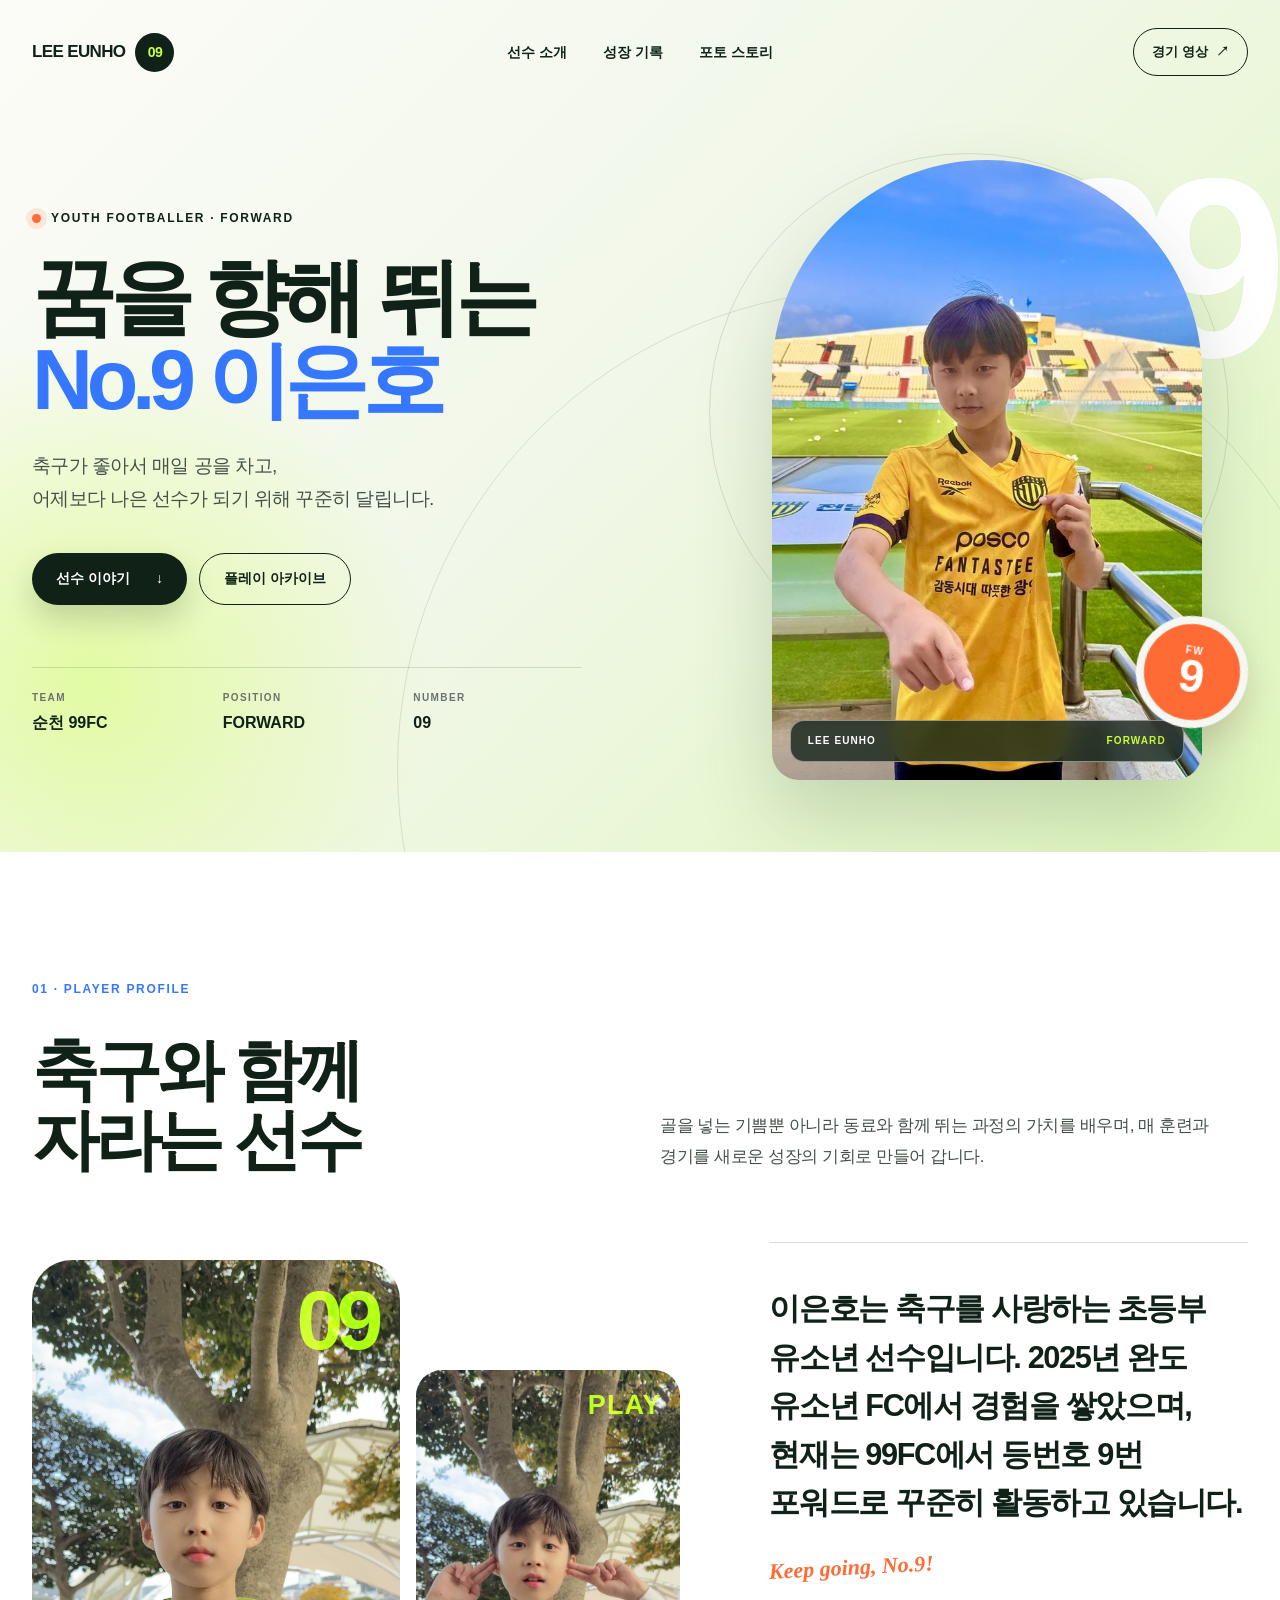
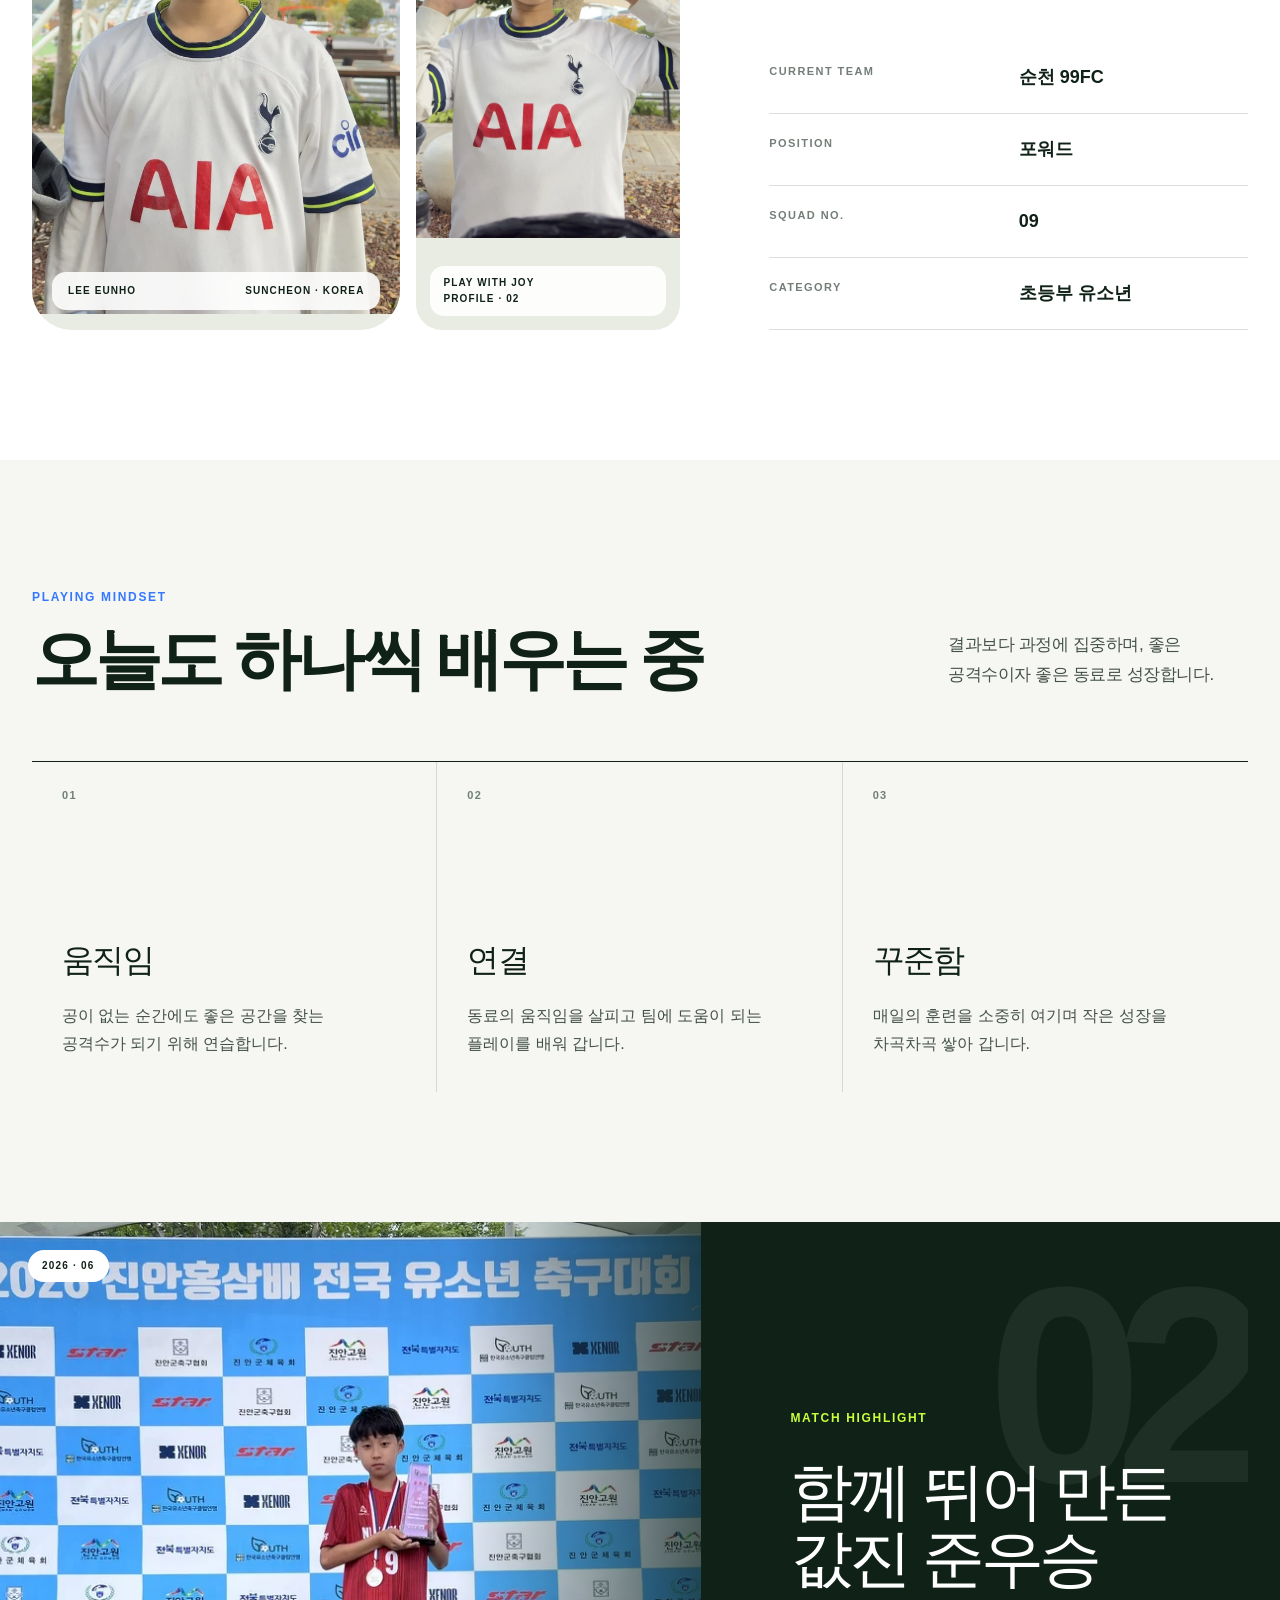
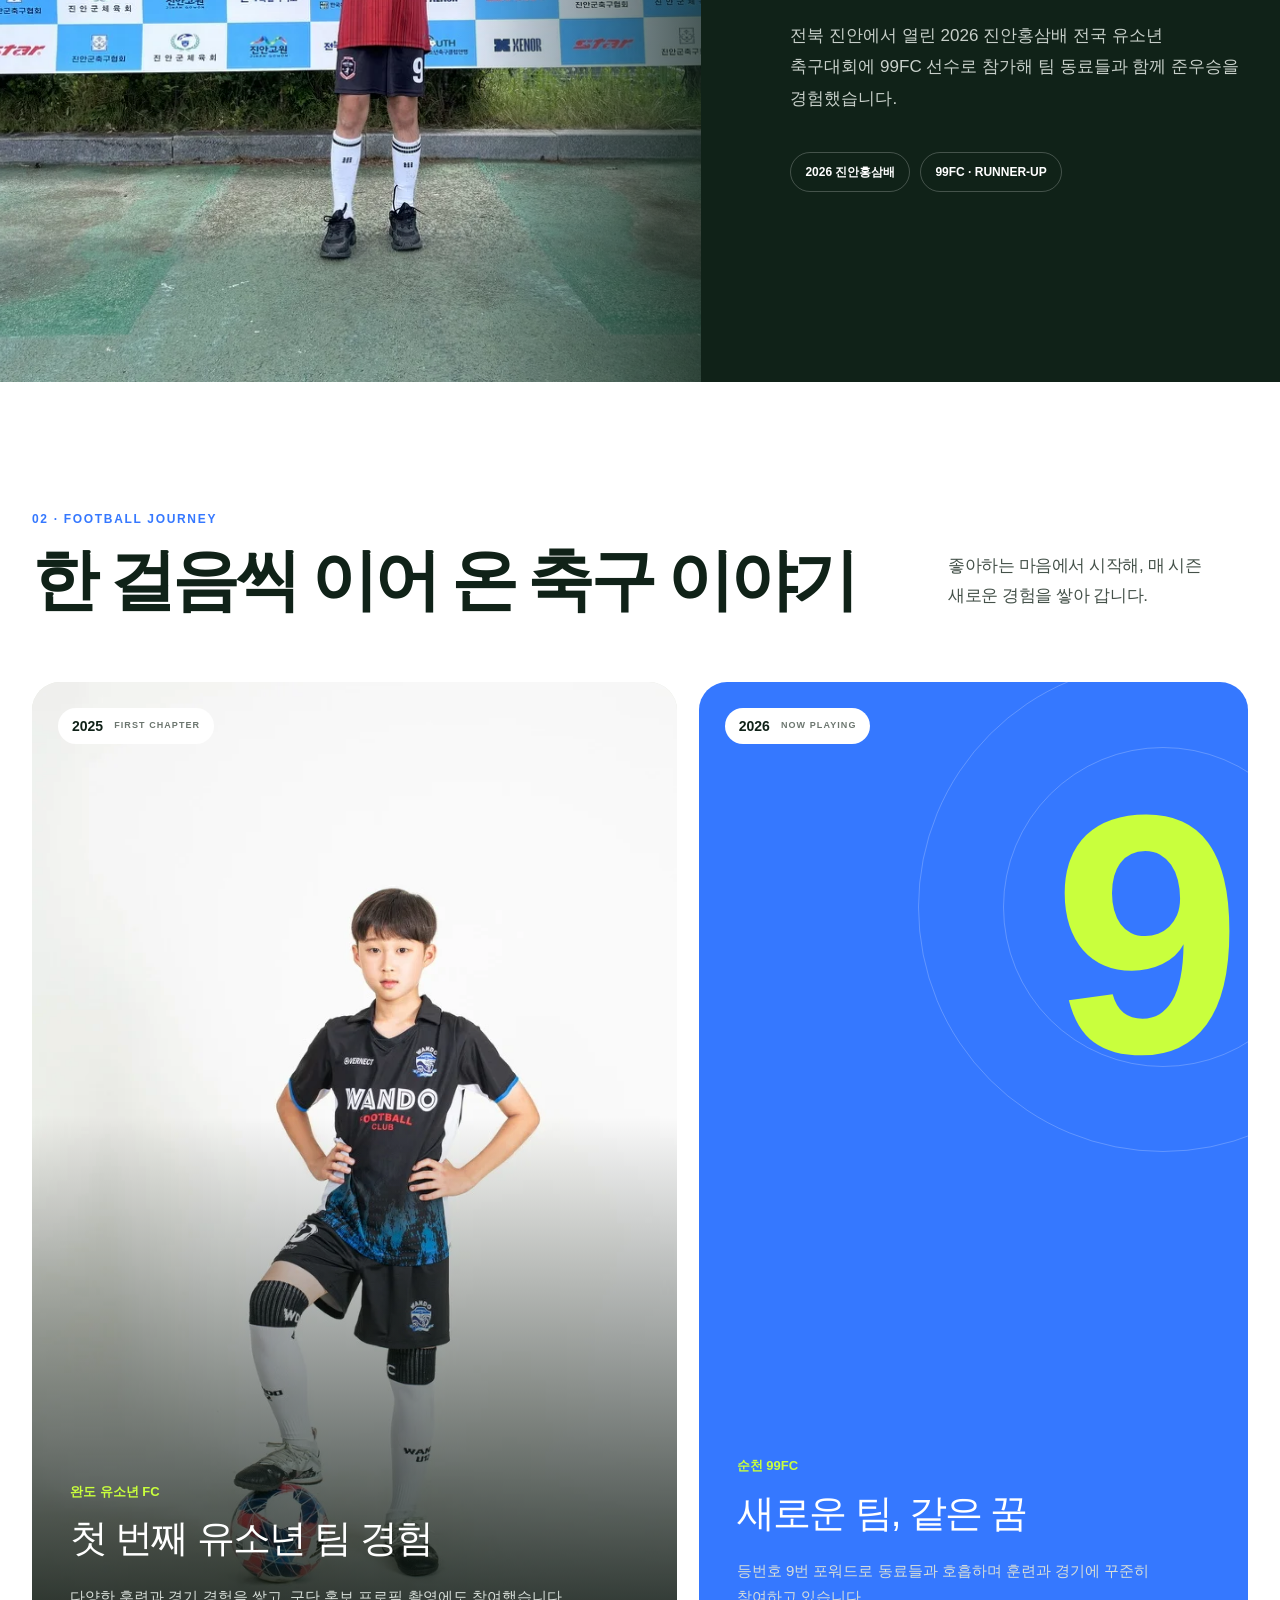
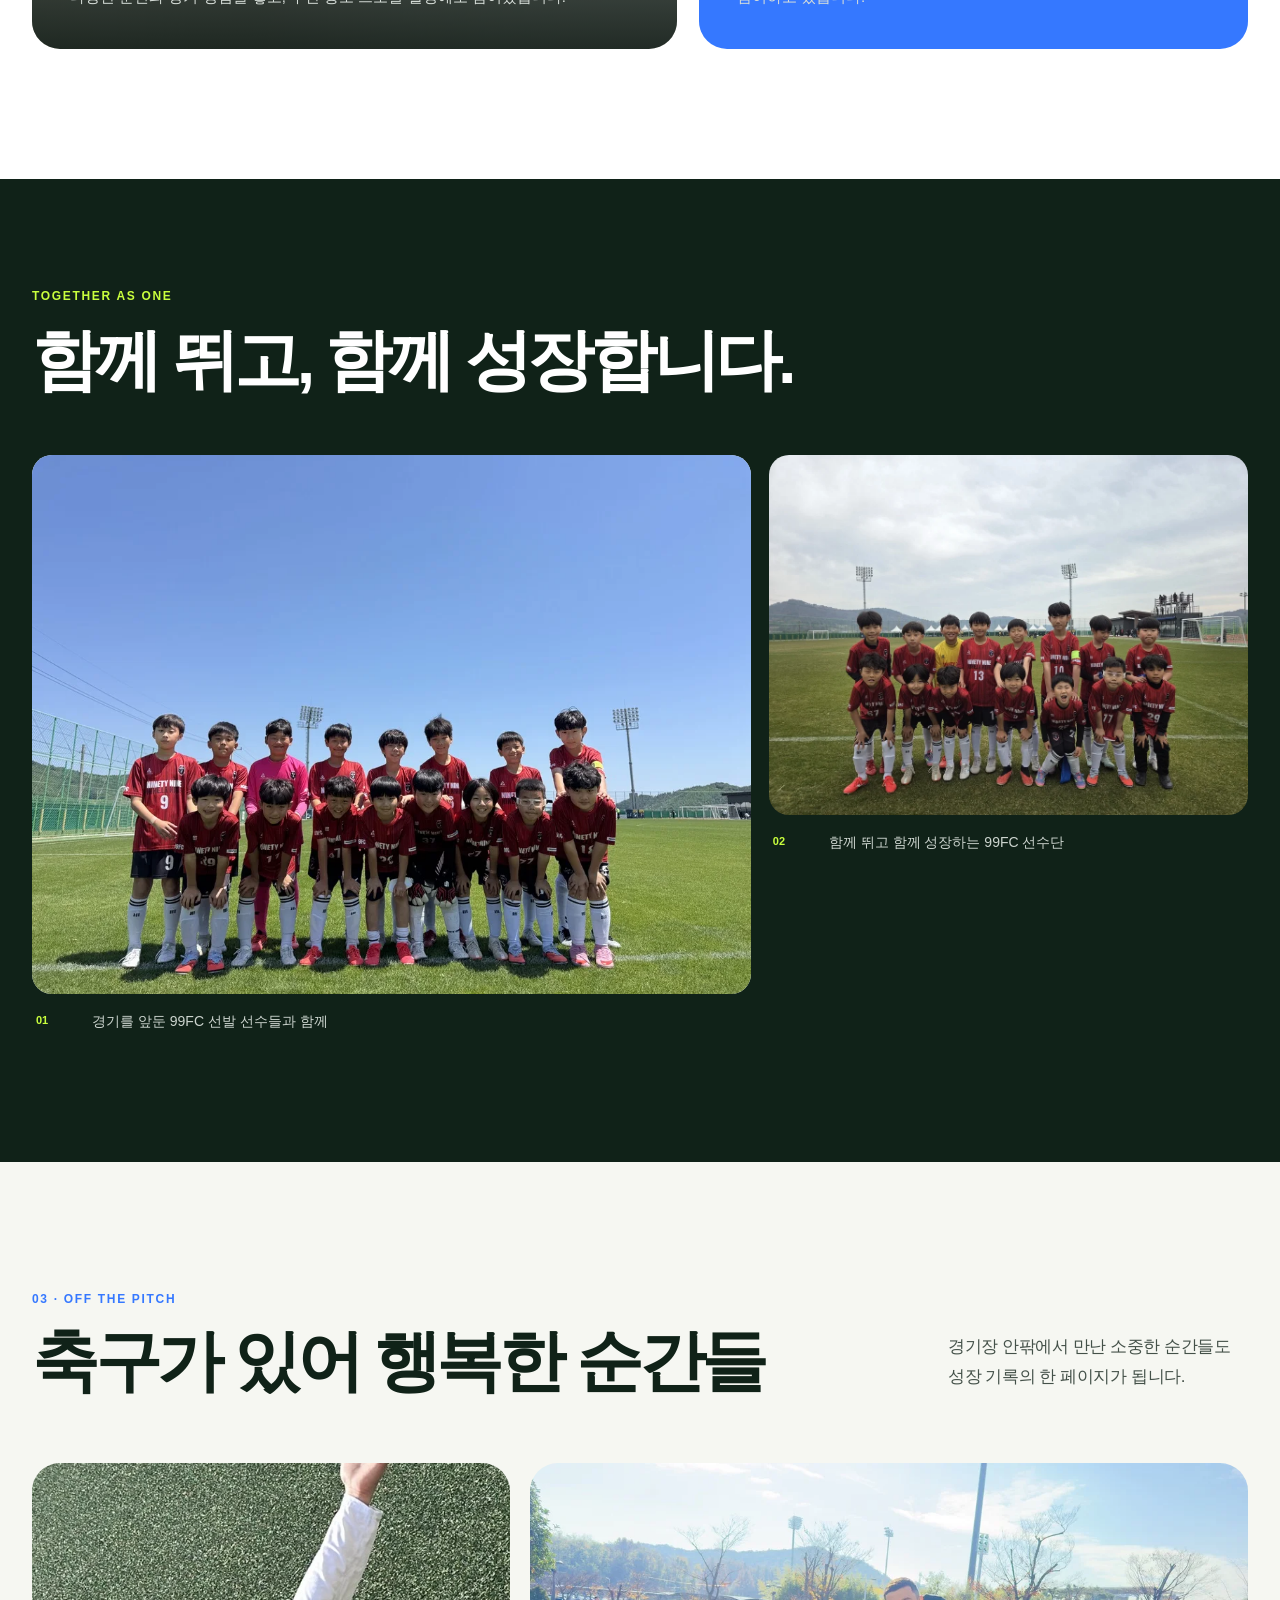
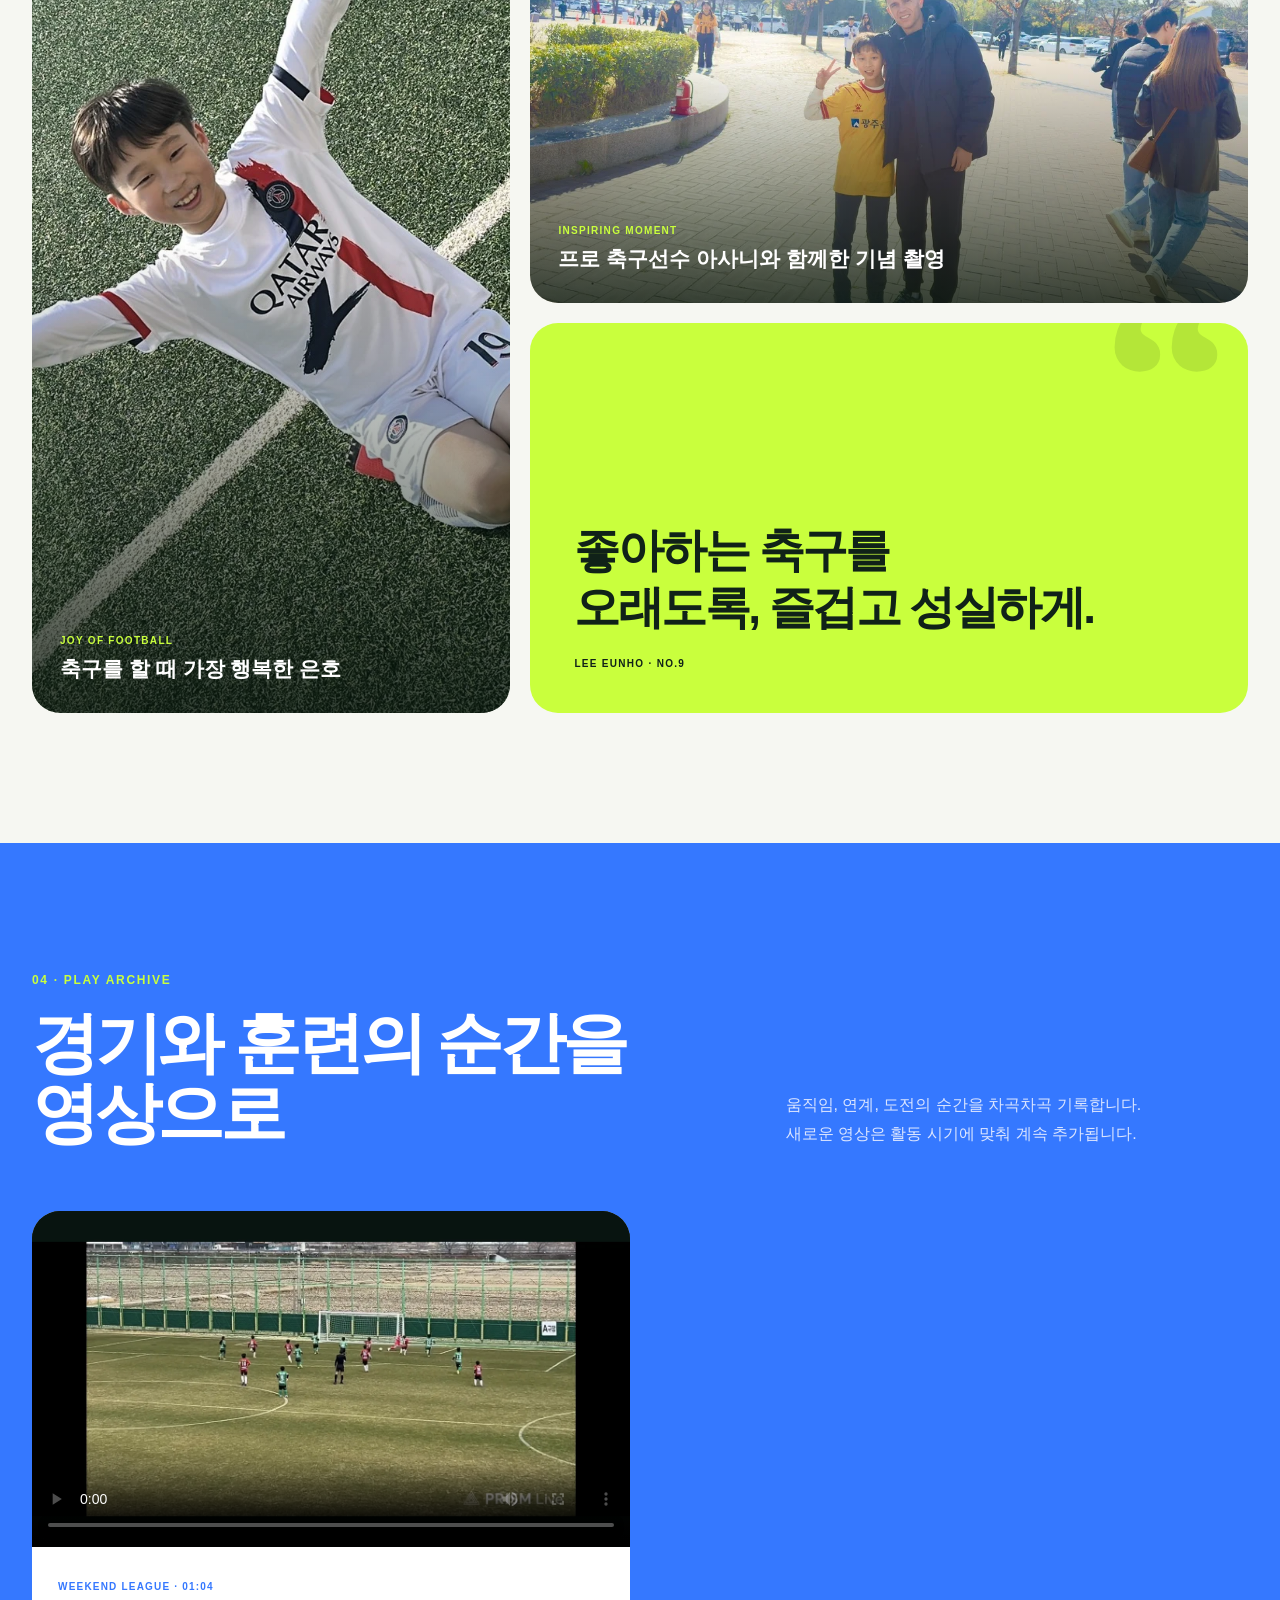
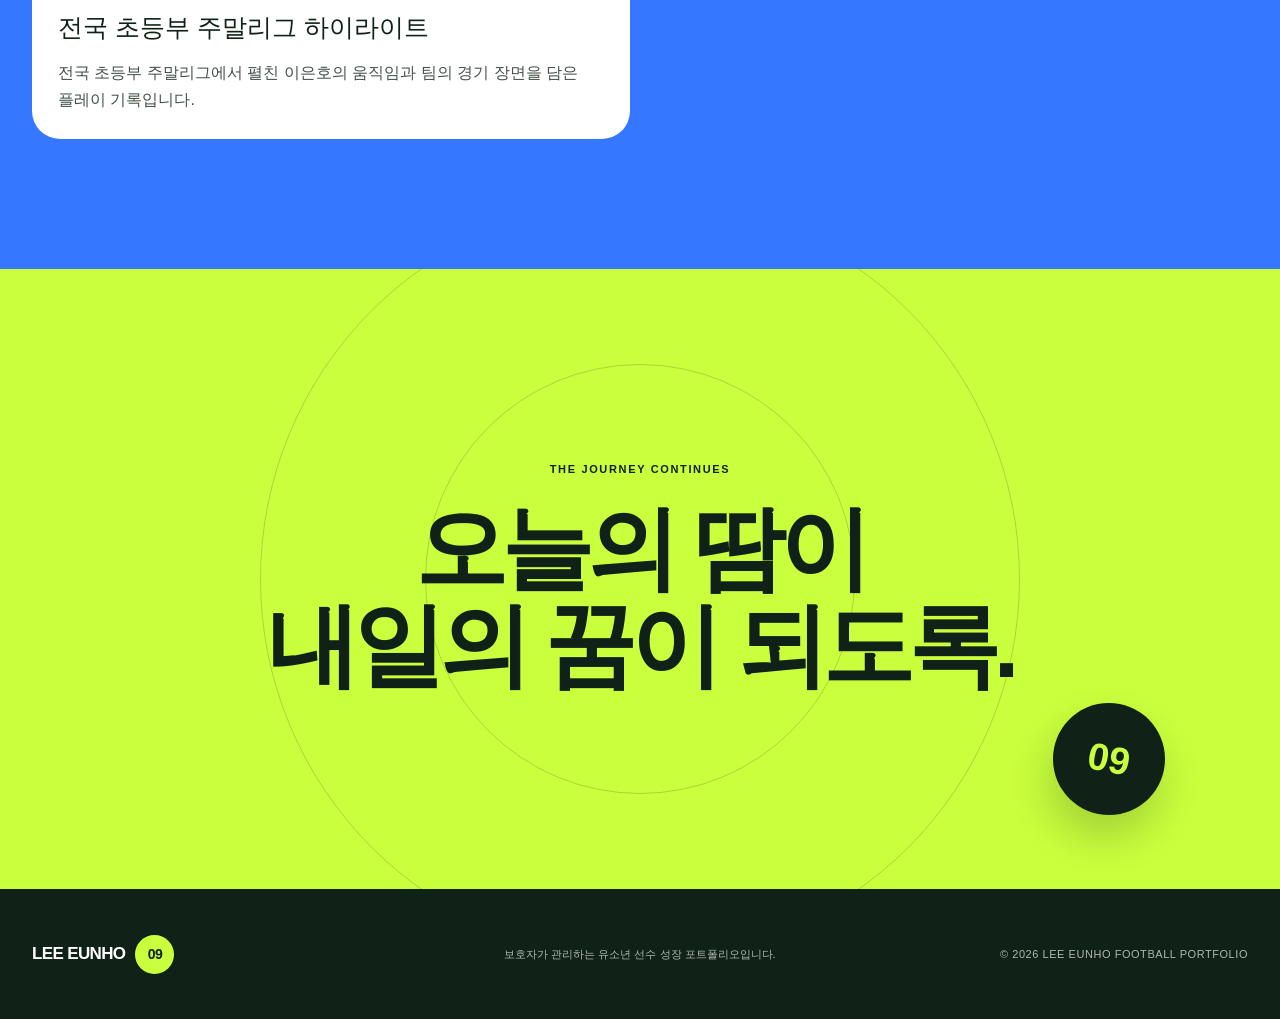
==== lee-eunho-football-portfolio/index.html @ ce03f2d9 "이은호 축구 포트폴리오 첫 공개 배포" ====
<!DOCTYPE html><html lang="ko"><head><meta charSet="utf-8"/><meta name="viewport" content="width=device-width, initial-scale=1"/><link rel="preload" href="/lee-eunho-football-portfolio/images/hero-stadium.webp" as="image" fetchPriority="high"/><link rel="stylesheet" href="/lee-eunho-football-portfolio/_next/static/chunks/0o68ph.t1qc-t.css" data-precedence="next"/><link rel="preload" as="script" fetchPriority="low" href="/lee-eunho-football-portfolio/_next/static/chunks/15xrurgzs99gv.js"/><script src="/lee-eunho-football-portfolio/_next/static/chunks/0gdae2tnzw3oi.js" async=""></script><script src="/lee-eunho-football-portfolio/_next/static/chunks/07lhk_q6pmm3r.js" async=""></script><script src="/lee-eunho-football-portfolio/_next/static/chunks/turbopack-148w5at_u42in.js" async=""></script><script src="/lee-eunho-football-portfolio/_next/static/chunks/0dbhjjzl8qfwv.js" async=""></script><title>이은호 | 꿈을 향해 뛰는 No.9</title><meta name="description" content="축구를 사랑하며 꾸준히 성장하는 유소년 공격수 이은호의 경기, 대회, 훈련 기록을 담은 포트폴리오입니다."/><link rel="canonical" href="https://eunhorang.github.io/lee-eunho-football-portfolio/"/><meta property="og:title" content="이은호 | 꿈을 향해 뛰는 No.9"/><meta property="og:description" content="순천 99FC 등번호 9번 포워드 이은호의 성장 기록"/><meta property="og:url" content="https://eunhorang.github.io/lee-eunho-football-portfolio/"/><meta property="og:site_name" content="이은호 Football Portfolio"/><meta property="og:locale" content="ko_KR"/><meta property="og:image" content="https://eunhorang.github.io/lee-eunho-football-portfolio/og.png"/><meta property="og:image:width" content="1200"/><meta property="og:image:height" content="630"/><meta property="og:image:alt" content="이은호 꿈을 향해 뛰는 No.9 축구 포트폴리오"/><meta property="og:type" content="website"/><meta name="twitter:card" content="summary_large_image"/><meta name="twitter:title" content="이은호 | 꿈을 향해 뛰는 No.9"/><meta name="twitter:description" content="순천 99FC 등번호 9번 포워드 이은호의 성장 기록"/><meta name="twitter:image" content="https://eunhorang.github.io/lee-eunho-football-portfolio/og.png"/><link rel="shortcut icon" href="https://eunhorang.github.io/lee-eunho-football-portfolio/favicon.png"/><link rel="icon" href="https://eunhorang.github.io/lee-eunho-football-portfolio/favicon.png"/><link rel="apple-touch-icon" href="https://eunhorang.github.io/lee-eunho-football-portfolio/favicon.png"/><script src="/lee-eunho-football-portfolio/_next/static/chunks/03~yq9q893hmn.js" noModule=""></script></head><body><div hidden=""><!--$--><!--/$--></div><main id="top"><a class="skip-link" href="#main-content">본문으로 바로가기</a><header class="site-header" aria-label="주요 메뉴"><a class="brand" href="#top" aria-label="이은호 포트폴리오 처음으로"><span class="brand-name">LEE EUNHO</span><span class="brand-number">09</span></a><nav class="desktop-nav" aria-label="페이지 내 이동"><a href="#profile">선수 소개</a><a href="#journey">성장 기록</a><a href="#moments">포토 스토리</a></nav><a class="header-cta" href="#videos">경기 영상 <span aria-hidden="true">↗</span></a></header><div id="main-content"><section class="hero" aria-labelledby="hero-title"><div class="hero-orbit hero-orbit-one" aria-hidden="true"></div><div class="hero-orbit hero-orbit-two" aria-hidden="true"></div><div class="hero-copy"><p class="eyebrow"><span class="eyebrow-dot" aria-hidden="true"></span>YOUTH FOOTBALLER · FORWARD</p><h1 id="hero-title">꿈을 향해 뛰는<span>No.9 이은호</span></h1><p class="hero-description">축구가 좋아서 매일 공을 차고,<br/>어제보다 나은 선수가 되기 위해 꾸준히 달립니다.</p><div class="hero-actions"><a class="button button-primary" href="#profile">선수 이야기 <span aria-hidden="true">↓</span></a><a class="button button-secondary" href="#videos">플레이 아카이브</a></div><dl class="hero-facts"><div><dt>TEAM</dt><dd>순천 99FC</dd></div><div><dt>POSITION</dt><dd>FORWARD</dd></div><div><dt>NUMBER</dt><dd>09</dd></div></dl></div><div class="hero-visual"><span class="hero-big-number" aria-hidden="true">09</span><div class="hero-image-shell"><img class="hero-image" src="/lee-eunho-football-portfolio/images/hero-stadium.webp" alt="전남드래곤즈 홈구장에서 노란 유니폼을 입고 포즈를 취한 이은호" width="621" height="978" fetchPriority="high"/><div class="hero-image-label"><span>LEE EUNHO</span><strong>FORWARD</strong></div></div><div class="hero-badge" aria-label="공격수 등번호 9번"><span>FW</span><strong>9</strong></div></div></section><section class="profile section" id="profile" aria-labelledby="profile-title"><div class="section-heading"><p class="section-kicker">01 · PLAYER PROFILE</p><h2 id="profile-title">축구와 함께<br/>자라는 선수</h2><p>골을 넣는 기쁨뿐 아니라 동료와 함께 뛰는 과정의 가치를 배우며, 매 훈련과 경기를 새로운 성장의 기회로 만들어 갑니다.</p></div><div class="profile-grid"><div class="profile-images" aria-label="이은호 선수 프로필 사진"><figure class="profile-portrait"><img src="/lee-eunho-football-portfolio/images/profile-main.webp" alt="흰색 축구 유니폼을 입고 정면을 바라보는 이은호의 상반신 프로필" width="666" height="1182" loading="lazy"/><figcaption><span>LEE EUNHO</span><span>SUNCHEON · KOREA</span></figcaption></figure><figure class="profile-portrait profile-portrait-secondary"><img src="/lee-eunho-football-portfolio/images/profile-playful.webp" alt="흰색 축구 유니폼을 입고 두 손으로 장난스러운 포즈를 취한 이은호" width="666" height="1182" loading="lazy"/><figcaption><span>PLAY WITH JOY</span><span>PROFILE · 02</span></figcaption></figure></div><div class="profile-details"><div class="profile-intro"><p class="large-copy">이은호는 축구를 사랑하는 초등부 유소년 선수입니다. 2025년 완도 유소년 FC에서 경험을 쌓았으며, 현재는 99FC에서 등번호 9번 포워드로 꾸준히 활동하고 있습니다.</p><p class="hand-note">Keep going, No.9!</p></div><dl class="fact-list"><div><dt>CURRENT TEAM</dt><dd>순천 99FC</dd></div><div><dt>POSITION</dt><dd>포워드</dd></div><div><dt>SQUAD NO.</dt><dd>09</dd></div><div><dt>CATEGORY</dt><dd>초등부 유소년</dd></div></dl></div></div></section><section class="growth section" aria-labelledby="growth-title"><div class="section-heading row-heading"><div><p class="section-kicker">PLAYING MINDSET</p><h2 id="growth-title">오늘도 하나씩 배우는 중</h2></div><p>결과보다 과정에 집중하며, 좋은 공격수이자 좋은 동료로 성장합니다.</p></div><div class="growth-grid"><article class="growth-card"><span>01</span><h3>움직임</h3><p>공이 없는 순간에도 좋은 공간을 찾는 공격수가 되기 위해 연습합니다.</p></article><article class="growth-card"><span>02</span><h3>연결</h3><p>동료의 움직임을 살피고 팀에 도움이 되는 플레이를 배워 갑니다.</p></article><article class="growth-card"><span>03</span><h3>꾸준함</h3><p>매일의 훈련을 소중히 여기며 작은 성장을 차곡차곡 쌓아 갑니다.</p></article></div></section><section class="achievement section" aria-labelledby="achievement-title"><div class="achievement-photo"><img src="/lee-eunho-football-portfolio/images/jinan-runner-up.webp" alt="2026 진안홍삼배 전국 유소년 축구대회 준우승 트로피와 메달을 든 99FC 9번 이은호" width="1024" height="768" loading="lazy"/><span class="photo-index">2026 · 06</span></div><div class="achievement-copy"><p class="section-kicker light">MATCH HIGHLIGHT</p><p class="achievement-medal" aria-hidden="true">02</p><h2 id="achievement-title">함께 뛰어 만든<br/>값진 준우승</h2><p>전북 진안에서 열린 2026 진안홍삼배 전국 유소년 축구대회에 99FC 선수로 참가해 팀 동료들과 함께 준우승을 경험했습니다.</p><div class="achievement-meta"><span>2026 진안홍삼배</span><span>99FC · RUNNER-UP</span></div></div></section><section class="journey section" id="journey" aria-labelledby="journey-title"><div class="section-heading row-heading"><div><p class="section-kicker">02 · FOOTBALL JOURNEY</p><h2 id="journey-title">한 걸음씩 이어 온 축구 이야기</h2></div><p>좋아하는 마음에서 시작해, 매 시즌 새로운 경험을 쌓아 갑니다.</p></div><div class="timeline"><article class="timeline-card timeline-card-image"><div class="timeline-year"><span>2025</span><small>FIRST CHAPTER</small></div><img src="/lee-eunho-football-portfolio/images/wando-profile.webp" alt="완도 유소년 FC 유니폼을 입고 축구공에 발을 올린 이은호의 2025년 홍보 프로필" width="724" height="1086" loading="lazy"/><div class="timeline-content"><p>완도 유소년 FC</p><h3>첫 번째 유소년 팀 경험</h3><span>다양한 훈련과 경기 경험을 쌓고, 구단 홍보 프로필 촬영에도 참여했습니다.</span></div></article><article class="timeline-card timeline-card-current"><div class="timeline-year"><span>2026</span><small>NOW PLAYING</small></div><div class="current-number" aria-hidden="true">9</div><div class="timeline-content"><p>순천 99FC</p><h3>새로운 팀, 같은 꿈</h3><span>등번호 9번 포워드로 동료들과 호흡하며 훈련과 경기에 꾸준히 참여하고 있습니다.</span></div></article></div></section><section class="team-story section" aria-labelledby="team-title"><div class="team-heading"><p class="section-kicker light">TOGETHER AS ONE</p><h2 id="team-title">함께 뛰고, 함께 성장합니다.</h2></div><div class="team-gallery"><figure class="team-photo team-photo-wide"><img src="/lee-eunho-football-portfolio/images/starting-eleven.webp" alt="99FC 경기 선발 선수들, 맨 왼쪽에 서 있는 9번 이은호" width="1024" height="768" loading="lazy"/><figcaption><span>01</span><p>경기를 앞둔 99FC 선발 선수들과 함께</p></figcaption></figure><figure class="team-photo"><img src="/lee-eunho-football-portfolio/images/team-99fc.webp" alt="경기장에서 함께 촬영한 순천 99FC 유소년 선수단" width="1024" height="768" loading="lazy"/><figcaption><span>02</span><p>함께 뛰고 함께 성장하는 99FC 선수단</p></figcaption></figure></div></section><section class="moments section" id="moments" aria-labelledby="moments-title"><div class="section-heading row-heading"><div><p class="section-kicker">03 · OFF THE PITCH</p><h2 id="moments-title">축구가 있어 행복한 순간들</h2></div><p>경기장 안팎에서 만난 소중한 순간들도 성장 기록의 한 페이지가 됩니다.</p></div><div class="moments-grid"><figure class="moment-card moment-happy"><img src="/lee-eunho-football-portfolio/images/happy-football.webp" alt="축구장에서 두 팔을 벌리고 환하게 웃는 이은호" width="718" height="1094" loading="lazy"/><figcaption><span>JOY OF FOOTBALL</span><strong>축구를 할 때 가장 행복한 은호</strong></figcaption></figure><figure class="moment-card moment-meeting"><img src="/lee-eunho-football-portfolio/images/with-asani.webp" alt="광주FC 유니폼을 입은 이은호가 아사니 선수와 함께 선 모습" width="1182" height="666" loading="lazy"/><figcaption><span>INSPIRING MOMENT</span><strong>프로 축구선수 아사니와 함께한 기념 촬영</strong></figcaption></figure><blockquote class="moment-quote"><span aria-hidden="true">“</span><p>좋아하는 축구를<br/>오래도록, 즐겁고 성실하게.</p><cite>LEE EUNHO · NO.9</cite></blockquote></div></section><section class="videos section" id="videos" aria-labelledby="videos-title"><div class="video-heading"><div><p class="section-kicker light">04 · PLAY ARCHIVE</p><h2 id="videos-title">경기와 훈련의 순간을 영상으로</h2></div><p>움직임, 연계, 도전의 순간을 차곡차곡 기록합니다.<br/>새로운 영상은 활동 시기에 맞춰 계속 추가됩니다.</p></div><div class="video-grid"><article class="video-card"><video class="video-player" controls="" playsInline="" preload="metadata" poster="/lee-eunho-football-portfolio/images/videos/weekend-league-highlights.webp" aria-label="전국 초등부 주말리그 하이라이트 영상"><source src="/lee-eunho-football-portfolio/videos/weekend-league-highlights.mp4" type="video/mp4"/>이 브라우저에서는 영상을 재생할 수 없습니다.</video><div class="video-card-copy"><span>WEEKEND LEAGUE · 01:04</span><h3>전국 초등부 주말리그 하이라이트</h3><p>전국 초등부 주말리그에서 펼친 이은호의 움직임과 팀의 경기 장면을 담은 플레이 기록입니다.</p></div></article></div></section><section class="closing" aria-label="포트폴리오 소개"><p>THE JOURNEY CONTINUES</p><h2>오늘의 땀이<br/>내일의 꿈이 되도록.</h2><div class="closing-ball" aria-hidden="true">09</div></section></div><footer class="site-footer"><a class="brand footer-brand" href="#top"><span class="brand-name">LEE EUNHO</span><span class="brand-number">09</span></a><p>보호자가 관리하는 유소년 선수 성장 포트폴리오입니다.</p><p>© <!-- -->2026<!-- --> LEE EUNHO FOOTBALL PORTFOLIO</p></footer></main><!--$--><!--/$--><script src="/lee-eunho-football-portfolio/_next/static/chunks/15xrurgzs99gv.js" id="_R_" async=""></script><script>(self.__next_f=self.__next_f||[]).push([0])</script><script>self.__next_f.push([1,"1:\"$Sreact.fragment\"\n2:I[39756,[\"/lee-eunho-football-portfolio/_next/static/chunks/0dbhjjzl8qfwv.js\"],\"default\"]\n3:I[37457,[\"/lee-eunho-football-portfolio/_next/static/chunks/0dbhjjzl8qfwv.js\"],\"default\"]\n10:I[68027,[\"/lee-eunho-football-portfolio/_next/static/chunks/0dbhjjzl8qfwv.js\"],\"default\",1]\n:HL[\"/lee-eunho-football-portfolio/_next/static/chunks/0o68ph.t1qc-t.css\",\"style\"]\n:HL[\"/lee-eunho-football-portfolio/images/hero-stadium.webp\",\"image\",{\"fetchPriority\":\"high\"}]\n"])</script><script>self.__next_f.push([1,"0:{\"P\":null,\"c\":[\"\",\"\"],\"q\":\"\",\"i\":false,\"f\":[[[\"\",{\"children\":[\"__PAGE__\",{}]},\"$undefined\",\"$undefined\",16],[[\"$\",\"$1\",\"c\",{\"children\":[[[\"$\",\"link\",\"0\",{\"rel\":\"stylesheet\",\"href\":\"/lee-eunho-football-portfolio/_next/static/chunks/0o68ph.t1qc-t.css\",\"precedence\":\"next\",\"crossOrigin\":\"$undefined\",\"nonce\":\"$undefined\"}],[\"$\",\"script\",\"script-0\",{\"src\":\"/lee-eunho-football-portfolio/_next/static/chunks/0dbhjjzl8qfwv.js\",\"async\":true,\"nonce\":\"$undefined\"}]],[\"$\",\"html\",null,{\"lang\":\"ko\",\"children\":[\"$\",\"body\",null,{\"children\":[\"$\",\"$L2\",null,{\"parallelRouterKey\":\"children\",\"error\":\"$undefined\",\"errorStyles\":\"$undefined\",\"errorScripts\":\"$undefined\",\"template\":[\"$\",\"$L3\",null,{}],\"templateStyles\":\"$undefined\",\"templateScripts\":\"$undefined\",\"notFound\":[[[\"$\",\"title\",null,{\"children\":\"404: This page could not be found.\"}],[\"$\",\"div\",null,{\"style\":{\"fontFamily\":\"system-ui,\\\"Segoe UI\\\",Roboto,Helvetica,Arial,sans-serif,\\\"Apple Color Emoji\\\",\\\"Segoe UI Emoji\\\"\",\"height\":\"100vh\",\"textAlign\":\"center\",\"display\":\"flex\",\"flexDirection\":\"column\",\"alignItems\":\"center\",\"justifyContent\":\"center\"},\"children\":[\"$\",\"div\",null,{\"children\":[[\"$\",\"style\",null,{\"dangerouslySetInnerHTML\":{\"__html\":\"body{color:#000;background:#fff;margin:0}.next-error-h1{border-right:1px solid rgba(0,0,0,.3)}@media (prefers-color-scheme:dark){body{color:#fff;background:#000}.next-error-h1{border-right:1px solid rgba(255,255,255,.3)}}\"}}],[\"$\",\"h1\",null,{\"className\":\"next-error-h1\",\"style\":{\"display\":\"inline-block\",\"margin\":\"0 20px 0 0\",\"padding\":\"0 23px 0 0\",\"fontSize\":24,\"fontWeight\":500,\"verticalAlign\":\"top\",\"lineHeight\":\"49px\"},\"children\":404}],[\"$\",\"div\",null,{\"style\":{\"display\":\"inline-block\"},\"children\":[\"$\",\"h2\",null,{\"style\":{\"fontSize\":14,\"fontWeight\":400,\"lineHeight\":\"49px\",\"margin\":0},\"children\":\"This page could not be found.\"}]}]]}]}]],[]],\"forbidden\":\"$undefined\",\"unauthorized\":\"$undefined\"}]}]}]]}],{\"children\":[[\"$\",\"$1\",\"c\",{\"children\":[[\"$\",\"main\",null,{\"id\":\"top\",\"children\":[[\"$\",\"a\",null,{\"className\":\"skip-link\",\"href\":\"#main-content\",\"children\":\"본문으로 바로가기\"}],[\"$\",\"header\",null,{\"className\":\"site-header\",\"aria-label\":\"주요 메뉴\",\"children\":[[\"$\",\"a\",null,{\"className\":\"brand\",\"href\":\"#top\",\"aria-label\":\"이은호 포트폴리오 처음으로\",\"children\":[[\"$\",\"span\",null,{\"className\":\"brand-name\",\"children\":\"LEE EUNHO\"}],[\"$\",\"span\",null,{\"className\":\"brand-number\",\"children\":\"09\"}]]}],[\"$\",\"nav\",null,{\"className\":\"desktop-nav\",\"aria-label\":\"페이지 내 이동\",\"children\":[[\"$\",\"a\",null,{\"href\":\"#profile\",\"children\":\"선수 소개\"}],[\"$\",\"a\",null,{\"href\":\"#journey\",\"children\":\"성장 기록\"}],[\"$\",\"a\",null,{\"href\":\"#moments\",\"children\":\"포토 스토리\"}]]}],[\"$\",\"a\",null,{\"className\":\"header-cta\",\"href\":\"#videos\",\"children\":[\"경기 영상 \",[\"$\",\"span\",null,{\"aria-hidden\":\"true\",\"children\":\"↗\"}]]}]]}],[\"$\",\"div\",null,{\"id\":\"main-content\",\"children\":[[\"$\",\"section\",null,{\"className\":\"hero\",\"aria-labelledby\":\"hero-title\",\"children\":[[\"$\",\"div\",null,{\"className\":\"hero-orbit hero-orbit-one\",\"aria-hidden\":\"true\"}],[\"$\",\"div\",null,{\"className\":\"hero-orbit hero-orbit-two\",\"aria-hidden\":\"true\"}],[\"$\",\"div\",null,{\"className\":\"hero-copy\",\"children\":[[\"$\",\"p\",null,{\"className\":\"eyebrow\",\"children\":[[\"$\",\"span\",null,{\"className\":\"eyebrow-dot\",\"aria-hidden\":\"true\"}],\"YOUTH FOOTBALLER · FORWARD\"]}],[\"$\",\"h1\",null,{\"id\":\"hero-title\",\"children\":[\"꿈을 향해 뛰는\",[\"$\",\"span\",null,{\"children\":\"No.9 이은호\"}]]}],[\"$\",\"p\",null,{\"className\":\"hero-description\",\"children\":[\"축구가 좋아서 매일 공을 차고,\",[\"$\",\"br\",null,{}],\"어제보다 나은 선수가 되기 위해 꾸준히 달립니다.\"]}],[\"$\",\"div\",null,{\"className\":\"hero-actions\",\"children\":[[\"$\",\"a\",null,{\"className\":\"button button-primary\",\"href\":\"#profile\",\"children\":[\"선수 이야기 \",[\"$\",\"span\",null,{\"aria-hidden\":\"true\",\"children\":\"↓\"}]]}],[\"$\",\"a\",null,{\"className\":\"button button-secondary\",\"href\":\"#videos\",\"children\":\"플레이 아카이브\"}]]}],[\"$\",\"dl\",null,{\"className\":\"hero-facts\",\"children\":[[\"$\",\"div\",null,{\"children\":[[\"$\",\"dt\",null,{\"children\":\"TEAM\"}],[\"$\",\"dd\",null,{\"children\":\"순천 99FC\"}]]}],[\"$\",\"div\",null,{\"children\":[[\"$\",\"dt\",null,{\"children\":\"POSITION\"}],[\"$\",\"dd\",null,{\"children\":\"FORWARD\"}]]}],[\"$\",\"div\",null,{\"children\":[[\"$\",\"dt\",null,{\"children\":\"NUMBER\"}],[\"$\",\"dd\",null,{\"children\":\"09\"}]]}]]}]]}],[\"$\",\"div\",null,{\"className\":\"hero-visual\",\"children\":[[\"$\",\"span\",null,{\"className\":\"hero-big-number\",\"aria-hidden\":\"true\",\"children\":\"09\"}],[\"$\",\"div\",null,{\"className\":\"hero-image-shell\",\"children\":[[\"$\",\"img\",null,{\"className\":\"hero-image\",\"src\":\"/lee-eunho-football-portfolio/images/hero-stadium.webp\",\"alt\":\"전남드래곤즈 홈구장에서 노란 유니폼을 입고 포즈를 취한 이은호\",\"width\":\"621\",\"height\":\"978\",\"fetchPriority\":\"high\"}],[\"$\",\"div\",null,{\"className\":\"hero-image-label\",\"children\":[[\"$\",\"span\",null,{\"children\":\"LEE EUNHO\"}],[\"$\",\"strong\",null,{\"children\":\"FORWARD\"}]]}]]}],[\"$\",\"div\",null,{\"className\":\"hero-badge\",\"aria-label\":\"공격수 등번호 9번\",\"children\":[[\"$\",\"span\",null,{\"children\":\"FW\"}],[\"$\",\"strong\",null,{\"children\":\"9\"}]]}]]}]]}],[\"$\",\"section\",null,{\"className\":\"profile section\",\"id\":\"profile\",\"aria-labelledby\":\"profile-title\",\"children\":[\"$L4\",\"$L5\"]}],\"$L6\",\"$L7\",\"$L8\",\"$L9\",\"$La\",\"$Lb\",\"$Lc\"]}],\"$Ld\"]}],null,\"$Le\"]}],{},null,false,null]},null,false,null],\"$Lf\",false]],\"m\":\"$undefined\",\"G\":[\"$10\",[\"$L11\"]],\"S\":true,\"h\":null,\"s\":\"$undefined\",\"l\":\"$undefined\",\"p\":\"$undefined\",\"d\":\"$undefined\",\"b\":\"wjFUUw707a6omnMTPTg4k\"}\n"])</script><script>self.__next_f.push([1,"12:I[97367,[\"/lee-eunho-football-portfolio/_next/static/chunks/0dbhjjzl8qfwv.js\"],\"OutletBoundary\"]\n13:\"$Sreact.suspense\"\n15:I[97367,[\"/lee-eunho-football-portfolio/_next/static/chunks/0dbhjjzl8qfwv.js\"],\"ViewportBoundary\"]\n17:I[97367,[\"/lee-eunho-football-portfolio/_next/static/chunks/0dbhjjzl8qfwv.js\"],\"MetadataBoundary\"]\n4:[\"$\",\"div\",null,{\"className\":\"section-heading\",\"children\":[[\"$\",\"p\",null,{\"className\":\"section-kicker\",\"children\":\"01 · PLAYER PROFILE\"}],[\"$\",\"h2\",null,{\"id\":\"profile-title\",\"children\":[\"축구와 함께\",[\"$\",\"br\",null,{}],\"자라는 선수\"]}],[\"$\",\"p\",null,{\"children\":\"골을 넣는 기쁨뿐 아니라 동료와 함께 뛰는 과정의 가치를 배우며, 매 훈련과 경기를 새로운 성장의 기회로 만들어 갑니다.\"}]]}]\n"])</script><script>self.__next_f.push([1,"5:[\"$\",\"div\",null,{\"className\":\"profile-grid\",\"children\":[[\"$\",\"div\",null,{\"className\":\"profile-images\",\"aria-label\":\"이은호 선수 프로필 사진\",\"children\":[[\"$\",\"figure\",null,{\"className\":\"profile-portrait\",\"children\":[[\"$\",\"img\",null,{\"src\":\"/lee-eunho-football-portfolio/images/profile-main.webp\",\"alt\":\"흰색 축구 유니폼을 입고 정면을 바라보는 이은호의 상반신 프로필\",\"width\":\"666\",\"height\":\"1182\",\"loading\":\"lazy\"}],[\"$\",\"figcaption\",null,{\"children\":[[\"$\",\"span\",null,{\"children\":\"LEE EUNHO\"}],[\"$\",\"span\",null,{\"children\":\"SUNCHEON · KOREA\"}]]}]]}],[\"$\",\"figure\",null,{\"className\":\"profile-portrait profile-portrait-secondary\",\"children\":[[\"$\",\"img\",null,{\"src\":\"/lee-eunho-football-portfolio/images/profile-playful.webp\",\"alt\":\"흰색 축구 유니폼을 입고 두 손으로 장난스러운 포즈를 취한 이은호\",\"width\":\"666\",\"height\":\"1182\",\"loading\":\"lazy\"}],[\"$\",\"figcaption\",null,{\"children\":[[\"$\",\"span\",null,{\"children\":\"PLAY WITH JOY\"}],[\"$\",\"span\",null,{\"children\":\"PROFILE · 02\"}]]}]]}]]}],[\"$\",\"div\",null,{\"className\":\"profile-details\",\"children\":[[\"$\",\"div\",null,{\"className\":\"profile-intro\",\"children\":[[\"$\",\"p\",null,{\"className\":\"large-copy\",\"children\":\"이은호는 축구를 사랑하는 초등부 유소년 선수입니다. 2025년 완도 유소년 FC에서 경험을 쌓았으며, 현재는 99FC에서 등번호 9번 포워드로 꾸준히 활동하고 있습니다.\"}],[\"$\",\"p\",null,{\"className\":\"hand-note\",\"children\":\"Keep going, No.9!\"}]]}],[\"$\",\"dl\",null,{\"className\":\"fact-list\",\"children\":[[\"$\",\"div\",\"CURRENT TEAM\",{\"children\":[[\"$\",\"dt\",null,{\"children\":\"CURRENT TEAM\"}],[\"$\",\"dd\",null,{\"children\":\"순천 99FC\"}]]}],[\"$\",\"div\",\"POSITION\",{\"children\":[[\"$\",\"dt\",null,{\"children\":\"POSITION\"}],[\"$\",\"dd\",null,{\"children\":\"포워드\"}]]}],[\"$\",\"div\",\"SQUAD NO.\",{\"children\":[[\"$\",\"dt\",null,{\"children\":\"SQUAD NO.\"}],[\"$\",\"dd\",null,{\"children\":\"09\"}]]}],[\"$\",\"div\",\"CATEGORY\",{\"children\":[[\"$\",\"dt\",null,{\"children\":\"CATEGORY\"}],[\"$\",\"dd\",null,{\"children\":\"초등부 유소년\"}]]}]]}]]}]]}]\n"])</script><script>self.__next_f.push([1,"6:[\"$\",\"section\",null,{\"className\":\"growth section\",\"aria-labelledby\":\"growth-title\",\"children\":[[\"$\",\"div\",null,{\"className\":\"section-heading row-heading\",\"children\":[[\"$\",\"div\",null,{\"children\":[[\"$\",\"p\",null,{\"className\":\"section-kicker\",\"children\":\"PLAYING MINDSET\"}],[\"$\",\"h2\",null,{\"id\":\"growth-title\",\"children\":\"오늘도 하나씩 배우는 중\"}]]}],[\"$\",\"p\",null,{\"children\":\"결과보다 과정에 집중하며, 좋은 공격수이자 좋은 동료로 성장합니다.\"}]]}],[\"$\",\"div\",null,{\"className\":\"growth-grid\",\"children\":[[\"$\",\"article\",\"01\",{\"className\":\"growth-card\",\"children\":[[\"$\",\"span\",null,{\"children\":\"01\"}],[\"$\",\"h3\",null,{\"children\":\"움직임\"}],[\"$\",\"p\",null,{\"children\":\"공이 없는 순간에도 좋은 공간을 찾는 공격수가 되기 위해 연습합니다.\"}]]}],[\"$\",\"article\",\"02\",{\"className\":\"growth-card\",\"children\":[[\"$\",\"span\",null,{\"children\":\"02\"}],[\"$\",\"h3\",null,{\"children\":\"연결\"}],[\"$\",\"p\",null,{\"children\":\"동료의 움직임을 살피고 팀에 도움이 되는 플레이를 배워 갑니다.\"}]]}],[\"$\",\"article\",\"03\",{\"className\":\"growth-card\",\"children\":[[\"$\",\"span\",null,{\"children\":\"03\"}],[\"$\",\"h3\",null,{\"children\":\"꾸준함\"}],[\"$\",\"p\",null,{\"children\":\"매일의 훈련을 소중히 여기며 작은 성장을 차곡차곡 쌓아 갑니다.\"}]]}]]}]]}]\n7:[\"$\",\"section\",null,{\"className\":\"achievement section\",\"aria-labelledby\":\"achievement-title\",\"children\":[[\"$\",\"div\",null,{\"className\":\"achievement-photo\",\"children\":[[\"$\",\"img\",null,{\"src\":\"/lee-eunho-football-portfolio/images/jinan-runner-up.webp\",\"alt\":\"2026 진안홍삼배 전국 유소년 축구대회 준우승 트로피와 메달을 든 99FC 9번 이은호\",\"width\":\"1024\",\"height\":\"768\",\"loading\":\"lazy\"}],[\"$\",\"span\",null,{\"className\":\"photo-index\",\"children\":\"2026 · 06\"}]]}],[\"$\",\"div\",null,{\"className\":\"achievement-copy\",\"children\":[[\"$\",\"p\",null,{\"className\":\"section-kicker light\",\"children\":\"MATCH HIGHLIGHT\"}],[\"$\",\"p\",null,{\"className\":\"achievement-medal\",\"aria-hidden\":\"true\",\"children\":\"02\"}],[\"$\",\"h2\",null,{\"id\":\"achievement-title\",\"children\":[\"함께 뛰어 만든\",[\"$\",\"br\",null,{}],\"값진 준우승\"]}],[\"$\",\"p\",null,{\"children\":\"전북 진안에서 열린 2026 진안홍삼배 전국 유소년 축구대회에 99FC 선수로 참가해 팀 동료들과 함께 준우승을 경험했습니다.\"}],[\"$\",\"div\",null,{\"className\":\"achievement-meta\",\"children\":[[\"$\",\"span\",null,{\"children\":\"2026 진안홍삼배\"}],[\"$\",\"span\",null,{\"children\":\"99FC · RUNNER-UP\"}]]}]]}]]}]\n"])</script><script>self.__next_f.push([1,"8:[\"$\",\"section\",null,{\"className\":\"journey section\",\"id\":\"journey\",\"aria-labelledby\":\"journey-title\",\"children\":[[\"$\",\"div\",null,{\"className\":\"section-heading row-heading\",\"children\":[[\"$\",\"div\",null,{\"children\":[[\"$\",\"p\",null,{\"className\":\"section-kicker\",\"children\":\"02 · FOOTBALL JOURNEY\"}],[\"$\",\"h2\",null,{\"id\":\"journey-title\",\"children\":\"한 걸음씩 이어 온 축구 이야기\"}]]}],[\"$\",\"p\",null,{\"children\":\"좋아하는 마음에서 시작해, 매 시즌 새로운 경험을 쌓아 갑니다.\"}]]}],[\"$\",\"div\",null,{\"className\":\"timeline\",\"children\":[[\"$\",\"article\",null,{\"className\":\"timeline-card timeline-card-image\",\"children\":[[\"$\",\"div\",null,{\"className\":\"timeline-year\",\"children\":[[\"$\",\"span\",null,{\"children\":\"2025\"}],[\"$\",\"small\",null,{\"children\":\"FIRST CHAPTER\"}]]}],[\"$\",\"img\",null,{\"src\":\"/lee-eunho-football-portfolio/images/wando-profile.webp\",\"alt\":\"완도 유소년 FC 유니폼을 입고 축구공에 발을 올린 이은호의 2025년 홍보 프로필\",\"width\":\"724\",\"height\":\"1086\",\"loading\":\"lazy\"}],[\"$\",\"div\",null,{\"className\":\"timeline-content\",\"children\":[[\"$\",\"p\",null,{\"children\":\"완도 유소년 FC\"}],[\"$\",\"h3\",null,{\"children\":\"첫 번째 유소년 팀 경험\"}],[\"$\",\"span\",null,{\"children\":\"다양한 훈련과 경기 경험을 쌓고, 구단 홍보 프로필 촬영에도 참여했습니다.\"}]]}]]}],[\"$\",\"article\",null,{\"className\":\"timeline-card timeline-card-current\",\"children\":[[\"$\",\"div\",null,{\"className\":\"timeline-year\",\"children\":[[\"$\",\"span\",null,{\"children\":\"2026\"}],[\"$\",\"small\",null,{\"children\":\"NOW PLAYING\"}]]}],[\"$\",\"div\",null,{\"className\":\"current-number\",\"aria-hidden\":\"true\",\"children\":\"9\"}],[\"$\",\"div\",null,{\"className\":\"timeline-content\",\"children\":[[\"$\",\"p\",null,{\"children\":\"순천 99FC\"}],[\"$\",\"h3\",null,{\"children\":\"새로운 팀, 같은 꿈\"}],[\"$\",\"span\",null,{\"children\":\"등번호 9번 포워드로 동료들과 호흡하며 훈련과 경기에 꾸준히 참여하고 있습니다.\"}]]}]]}]]}]]}]\n"])</script><script>self.__next_f.push([1,"9:[\"$\",\"section\",null,{\"className\":\"team-story section\",\"aria-labelledby\":\"team-title\",\"children\":[[\"$\",\"div\",null,{\"className\":\"team-heading\",\"children\":[[\"$\",\"p\",null,{\"className\":\"section-kicker light\",\"children\":\"TOGETHER AS ONE\"}],[\"$\",\"h2\",null,{\"id\":\"team-title\",\"children\":\"함께 뛰고, 함께 성장합니다.\"}]]}],[\"$\",\"div\",null,{\"className\":\"team-gallery\",\"children\":[[\"$\",\"figure\",null,{\"className\":\"team-photo team-photo-wide\",\"children\":[[\"$\",\"img\",null,{\"src\":\"/lee-eunho-football-portfolio/images/starting-eleven.webp\",\"alt\":\"99FC 경기 선발 선수들, 맨 왼쪽에 서 있는 9번 이은호\",\"width\":\"1024\",\"height\":\"768\",\"loading\":\"lazy\"}],[\"$\",\"figcaption\",null,{\"children\":[[\"$\",\"span\",null,{\"children\":\"01\"}],[\"$\",\"p\",null,{\"children\":\"경기를 앞둔 99FC 선발 선수들과 함께\"}]]}]]}],[\"$\",\"figure\",null,{\"className\":\"team-photo\",\"children\":[[\"$\",\"img\",null,{\"src\":\"/lee-eunho-football-portfolio/images/team-99fc.webp\",\"alt\":\"경기장에서 함께 촬영한 순천 99FC 유소년 선수단\",\"width\":\"1024\",\"height\":\"768\",\"loading\":\"lazy\"}],[\"$\",\"figcaption\",null,{\"children\":[[\"$\",\"span\",null,{\"children\":\"02\"}],[\"$\",\"p\",null,{\"children\":\"함께 뛰고 함께 성장하는 99FC 선수단\"}]]}]]}]]}]]}]\n"])</script><script>self.__next_f.push([1,"a:[\"$\",\"section\",null,{\"className\":\"moments section\",\"id\":\"moments\",\"aria-labelledby\":\"moments-title\",\"children\":[[\"$\",\"div\",null,{\"className\":\"section-heading row-heading\",\"children\":[[\"$\",\"div\",null,{\"children\":[[\"$\",\"p\",null,{\"className\":\"section-kicker\",\"children\":\"03 · OFF THE PITCH\"}],[\"$\",\"h2\",null,{\"id\":\"moments-title\",\"children\":\"축구가 있어 행복한 순간들\"}]]}],[\"$\",\"p\",null,{\"children\":\"경기장 안팎에서 만난 소중한 순간들도 성장 기록의 한 페이지가 됩니다.\"}]]}],[\"$\",\"div\",null,{\"className\":\"moments-grid\",\"children\":[[\"$\",\"figure\",null,{\"className\":\"moment-card moment-happy\",\"children\":[[\"$\",\"img\",null,{\"src\":\"/lee-eunho-football-portfolio/images/happy-football.webp\",\"alt\":\"축구장에서 두 팔을 벌리고 환하게 웃는 이은호\",\"width\":\"718\",\"height\":\"1094\",\"loading\":\"lazy\"}],[\"$\",\"figcaption\",null,{\"children\":[[\"$\",\"span\",null,{\"children\":\"JOY OF FOOTBALL\"}],[\"$\",\"strong\",null,{\"children\":\"축구를 할 때 가장 행복한 은호\"}]]}]]}],[\"$\",\"figure\",null,{\"className\":\"moment-card moment-meeting\",\"children\":[[\"$\",\"img\",null,{\"src\":\"/lee-eunho-football-portfolio/images/with-asani.webp\",\"alt\":\"광주FC 유니폼을 입은 이은호가 아사니 선수와 함께 선 모습\",\"width\":\"1182\",\"height\":\"666\",\"loading\":\"lazy\"}],[\"$\",\"figcaption\",null,{\"children\":[[\"$\",\"span\",null,{\"children\":\"INSPIRING MOMENT\"}],[\"$\",\"strong\",null,{\"children\":\"프로 축구선수 아사니와 함께한 기념 촬영\"}]]}]]}],[\"$\",\"blockquote\",null,{\"className\":\"moment-quote\",\"children\":[[\"$\",\"span\",null,{\"aria-hidden\":\"true\",\"children\":\"“\"}],[\"$\",\"p\",null,{\"children\":[\"좋아하는 축구를\",[\"$\",\"br\",null,{}],\"오래도록, 즐겁고 성실하게.\"]}],[\"$\",\"cite\",null,{\"children\":\"LEE EUNHO · NO.9\"}]]}]]}]]}]\n"])</script><script>self.__next_f.push([1,"b:[\"$\",\"section\",null,{\"className\":\"videos section\",\"id\":\"videos\",\"aria-labelledby\":\"videos-title\",\"children\":[[\"$\",\"div\",null,{\"className\":\"video-heading\",\"children\":[[\"$\",\"div\",null,{\"children\":[[\"$\",\"p\",null,{\"className\":\"section-kicker light\",\"children\":\"04 · PLAY ARCHIVE\"}],[\"$\",\"h2\",null,{\"id\":\"videos-title\",\"children\":\"경기와 훈련의 순간을 영상으로\"}]]}],[\"$\",\"p\",null,{\"children\":[\"움직임, 연계, 도전의 순간을 차곡차곡 기록합니다.\",[\"$\",\"br\",null,{}],\"새로운 영상은 활동 시기에 맞춰 계속 추가됩니다.\"]}]]}],[\"$\",\"div\",null,{\"className\":\"video-grid\",\"children\":[[\"$\",\"article\",\"weekend-league-highlights\",{\"className\":\"video-card\",\"children\":[[\"$\",\"video\",null,{\"className\":\"video-player\",\"controls\":true,\"playsInline\":true,\"preload\":\"metadata\",\"poster\":\"/lee-eunho-football-portfolio/images/videos/weekend-league-highlights.webp\",\"aria-label\":\"전국 초등부 주말리그 하이라이트 영상\",\"children\":[[\"$\",\"source\",null,{\"src\":\"/lee-eunho-football-portfolio/videos/weekend-league-highlights.mp4\",\"type\":\"video/mp4\"}],\"이 브라우저에서는 영상을 재생할 수 없습니다.\"]}],[\"$\",\"div\",null,{\"className\":\"video-card-copy\",\"children\":[[\"$\",\"span\",null,{\"children\":\"WEEKEND LEAGUE · 01:04\"}],[\"$\",\"h3\",null,{\"children\":\"전국 초등부 주말리그 하이라이트\"}],[\"$\",\"p\",null,{\"children\":\"전국 초등부 주말리그에서 펼친 이은호의 움직임과 팀의 경기 장면을 담은 플레이 기록입니다.\"}]]}]]}]]}]]}]\nc:[\"$\",\"section\",null,{\"className\":\"closing\",\"aria-label\":\"포트폴리오 소개\",\"children\":[[\"$\",\"p\",null,{\"children\":\"THE JOURNEY CONTINUES\"}],[\"$\",\"h2\",null,{\"children\":[\"오늘의 땀이\",[\"$\",\"br\",null,{}],\"내일의 꿈이 되도록.\"]}],[\"$\",\"div\",null,{\"className\":\"closing-ball\",\"aria-hidden\":\"true\",\"children\":\"09\"}]]}]\nd:[\"$\",\"footer\",null,{\"className\":\"site-footer\",\"children\":[[\"$\",\"a\",null,{\"className\":\"brand footer-brand\",\"href\":\"#top\",\"children\":[[\"$\",\"span\",null,{\"className\":\"brand-name\",\"children\":\"LEE EUNHO\"}],[\"$\",\"span\",null,{\"className\":\"brand-number\",\"children\":\"09\"}]]}],[\"$\",\"p\",null,{\"children\":\"보호자가 관리하는 유소년 선수 성장 포트폴리오입니다.\"}],[\"$\",\"p\",null,{\"children\":[\"© \",2026,\" LEE EUNHO FOOTBALL PORTFOLIO\"]}]]}]\ne:[\"$\",\"$L12\",null,{\"children\":[\"$\",\"$13\",null,{\"name\":\"Next.MetadataOutlet\",\"children\":\"$@14\"}]}]\nf:[\"$\",\"$1\",\"h\",{\"children\":[null,[\"$\",\"$L15\",null,{\"children\":\"$L16\"}],[\"$\",\"div\",null,{\"hidden\":true,\"children\":[\"$\",\"$L17\",null,{\"children\":[\"$\",\"$13\",null,{\"name\":\"Next.Metadata\",\"children\":\"$L18\"}]}]}],null]}]\n11:[\"$\",\"link\",\"0\",{\"rel\":\"stylesheet\",\"href\":\"/lee-eunho-football-portfolio/_next/static/chunks/0o68ph.t1qc-t.css\",\"precedence\":\"next\",\"crossOrigin\":\"$undefined\",\"nonce\":\"$undefined\"}]\n"])</script><script>self.__next_f.push([1,"16:[[\"$\",\"meta\",\"0\",{\"charSet\":\"utf-8\"}],[\"$\",\"meta\",\"1\",{\"name\":\"viewport\",\"content\":\"width=device-width, initial-scale=1\"}]]\n"])</script><script>self.__next_f.push([1,"19:I[27201,[\"/lee-eunho-football-portfolio/_next/static/chunks/0dbhjjzl8qfwv.js\"],\"IconMark\"]\n14:null\n"])</script><script>self.__next_f.push([1,"18:[[\"$\",\"title\",\"0\",{\"children\":\"이은호 | 꿈을 향해 뛰는 No.9\"}],[\"$\",\"meta\",\"1\",{\"name\":\"description\",\"content\":\"축구를 사랑하며 꾸준히 성장하는 유소년 공격수 이은호의 경기, 대회, 훈련 기록을 담은 포트폴리오입니다.\"}],[\"$\",\"link\",\"2\",{\"rel\":\"canonical\",\"href\":\"https://eunhorang.github.io/lee-eunho-football-portfolio/\"}],[\"$\",\"meta\",\"3\",{\"property\":\"og:title\",\"content\":\"이은호 | 꿈을 향해 뛰는 No.9\"}],[\"$\",\"meta\",\"4\",{\"property\":\"og:description\",\"content\":\"순천 99FC 등번호 9번 포워드 이은호의 성장 기록\"}],[\"$\",\"meta\",\"5\",{\"property\":\"og:url\",\"content\":\"https://eunhorang.github.io/lee-eunho-football-portfolio/\"}],[\"$\",\"meta\",\"6\",{\"property\":\"og:site_name\",\"content\":\"이은호 Football Portfolio\"}],[\"$\",\"meta\",\"7\",{\"property\":\"og:locale\",\"content\":\"ko_KR\"}],[\"$\",\"meta\",\"8\",{\"property\":\"og:image\",\"content\":\"https://eunhorang.github.io/lee-eunho-football-portfolio/og.png\"}],[\"$\",\"meta\",\"9\",{\"property\":\"og:image:width\",\"content\":\"1200\"}],[\"$\",\"meta\",\"10\",{\"property\":\"og:image:height\",\"content\":\"630\"}],[\"$\",\"meta\",\"11\",{\"property\":\"og:image:alt\",\"content\":\"이은호 꿈을 향해 뛰는 No.9 축구 포트폴리오\"}],[\"$\",\"meta\",\"12\",{\"property\":\"og:type\",\"content\":\"website\"}],[\"$\",\"meta\",\"13\",{\"name\":\"twitter:card\",\"content\":\"summary_large_image\"}],[\"$\",\"meta\",\"14\",{\"name\":\"twitter:title\",\"content\":\"이은호 | 꿈을 향해 뛰는 No.9\"}],[\"$\",\"meta\",\"15\",{\"name\":\"twitter:description\",\"content\":\"순천 99FC 등번호 9번 포워드 이은호의 성장 기록\"}],[\"$\",\"meta\",\"16\",{\"name\":\"twitter:image\",\"content\":\"https://eunhorang.github.io/lee-eunho-football-portfolio/og.png\"}],[\"$\",\"link\",\"17\",{\"rel\":\"shortcut icon\",\"href\":\"https://eunhorang.github.io/lee-eunho-football-portfolio/favicon.png\"}],[\"$\",\"link\",\"18\",{\"rel\":\"icon\",\"href\":\"https://eunhorang.github.io/lee-eunho-football-portfolio/favicon.png\"}],[\"$\",\"link\",\"19\",{\"rel\":\"apple-touch-icon\",\"href\":\"https://eunhorang.github.io/lee-eunho-football-portfolio/favicon.png\"}],[\"$\",\"$L19\",\"20\",{}]]\n"])</script></body></html>
---- lee-eunho-football-portfolio/_next/static/chunks/0o68ph.t1qc-t.css ----
@layer theme{:root,:host{--font-sans:ui-sans-serif, system-ui, sans-serif, "Apple Color Emoji", "Segoe UI Emoji", "Segoe UI Symbol", "Noto Color Emoji";--font-mono:ui-monospace, SFMono-Regular, Menlo, Monaco, Consolas, "Liberation Mono", "Courier New", monospace;--spacing:.25rem;--radius-md:.375rem;--radius-lg:.5rem;--radius-xl:.75rem;--default-font-family:var(--font-sans);--default-mono-font-family:var(--font-mono)}}@layer base{*,:after,:before,::backdrop{box-sizing:border-box;border:0 solid;margin:0;padding:0}::file-selector-button{box-sizing:border-box;border:0 solid;margin:0;padding:0}html,:host{-webkit-text-size-adjust:100%;tab-size:4;line-height:1.5;font-family:var(--default-font-family,ui-sans-serif, system-ui, sans-serif, "Apple Color Emoji", "Segoe UI Emoji", "Segoe UI Symbol", "Noto Color Emoji");font-feature-settings:var(--default-font-feature-settings,normal);font-variation-settings:var(--default-font-variation-settings,normal);-webkit-tap-highlight-color:transparent}hr{height:0;color:inherit;border-top-width:1px}abbr:where([title]){-webkit-text-decoration:underline dotted;text-decoration:underline dotted}h1,h2,h3,h4,h5,h6{font-size:inherit;font-weight:inherit}a{color:inherit;-webkit-text-decoration:inherit;-webkit-text-decoration:inherit;-webkit-text-decoration:inherit;-webkit-text-decoration:inherit;text-decoration:inherit}b,strong{font-weight:bolder}code,kbd,samp,pre{font-family:var(--default-mono-font-family,ui-monospace, SFMono-Regular, Menlo, Monaco, Consolas, "Liberation Mono", "Courier New", monospace);font-feature-settings:var(--default-mono-font-feature-settings,normal);font-variation-settings:var(--default-mono-font-variation-settings,normal);font-size:1em}small{font-size:80%}sub,sup{vertical-align:baseline;font-size:75%;line-height:0;position:relative}sub{bottom:-.25em}sup{top:-.5em}table{text-indent:0;border-color:inherit;border-collapse:collapse}:-moz-focusring{outline:auto}progress{vertical-align:baseline}summary{display:list-item}ol,ul,menu{list-style:none}img,svg,video,canvas,audio,iframe,embed,object{vertical-align:middle;display:block}img,video{max-width:100%;height:auto}button,input,select,optgroup,textarea{font:inherit;font-feature-settings:inherit;font-variation-settings:inherit;letter-spacing:inherit;color:inherit;opacity:1;background-color:#0000;border-radius:0}::file-selector-button{font:inherit;font-feature-settings:inherit;font-variation-settings:inherit;letter-spacing:inherit;color:inherit;opacity:1;background-color:#0000;border-radius:0}:where(select:is([multiple],[size])) optgroup{font-weight:bolder}:where(select:is([multiple],[size])) optgroup option{padding-inline-start:20px}::file-selector-button{margin-inline-end:4px}::placeholder{opacity:1}@supports (not ((-webkit-appearance:-apple-pay-button))) or (contain-intrinsic-size:1px){::placeholder{color:currentColor}@supports (color:color-mix(in lab, red, red)){::placeholder{color:color-mix(in oklab, currentcolor 50%, transparent)}}}textarea{resize:vertical}::-webkit-search-decoration{-webkit-appearance:none}::-webkit-date-and-time-value{min-height:1lh;text-align:inherit}::-webkit-datetime-edit{display:inline-flex}::-webkit-datetime-edit-fields-wrapper{padding:0}::-webkit-datetime-edit{padding-block:0}::-webkit-datetime-edit-year-field{padding-block:0}::-webkit-datetime-edit-month-field{padding-block:0}::-webkit-datetime-edit-day-field{padding-block:0}::-webkit-datetime-edit-hour-field{padding-block:0}::-webkit-datetime-edit-minute-field{padding-block:0}::-webkit-datetime-edit-second-field{padding-block:0}::-webkit-datetime-edit-millisecond-field{padding-block:0}::-webkit-datetime-edit-meridiem-field{padding-block:0}::-webkit-calendar-picker-indicator{line-height:1}:-moz-ui-invalid{box-shadow:none}button,input:where([type=button],[type=reset],[type=submit]){appearance:button}::file-selector-button{appearance:button}::-webkit-inner-spin-button{height:auto}::-webkit-outer-spin-button{height:auto}[hidden]:where(:not([hidden=until-found])){display:none!important}}@layer components;@layer utilities{.start{inset-inline-start:var(--spacing)}.table{display:table}}:root{--ink:#102218;--ink-soft:#445149;--paper:#f6f7f2;--white:#fff;--lime:#c9ff3d;--lime-soft:#eaffb4;--blue:#3578ff;--orange:#ff6b35;--line:#10221824;--radius-xl:40px;--radius-lg:28px;--radius-md:20px;--max-width:1320px}*{box-sizing:border-box}html{scroll-behavior:smooth;scroll-padding-top:104px}body{background:var(--paper);color:var(--ink);word-break:keep-all;overflow-wrap:break-word;text-rendering:optimizelegibility;margin:0;font-family:Pretendard Variable,Pretendard,SUIT Variable,SUIT,Apple SD Gothic Neo,Noto Sans KR,sans-serif}a{color:inherit;text-decoration:none}img{max-width:100%;display:block}button,a{-webkit-tap-highlight-color:transparent}.skip-link{z-index:1000;background:var(--ink);color:var(--white);border-radius:10px;padding:12px 18px;transition:transform .18s;position:fixed;top:12px;left:12px;transform:translateY(-150%)}.skip-link:focus{transform:translateY(0)}.site-header{z-index:50;width:min(calc(100% - 64px), var(--max-width));grid-template-columns:1fr auto 1fr;align-items:center;height:104px;display:grid;position:absolute;top:0;left:50%;transform:translate(-50%)}.brand{letter-spacing:-.04em;align-items:center;gap:10px;width:max-content;font-weight:900;display:inline-flex}.brand-name{font-size:17px}.brand-number{background:var(--ink);width:39px;height:39px;color:var(--lime);border-radius:50%;place-items:center;font:900 14px/1 Arial,sans-serif;display:grid}.desktop-nav{align-items:center;gap:36px;font-size:14px;font-weight:700;display:flex}.desktop-nav a,.header-cta{transition:opacity .18s,transform .18s}.desktop-nav a:hover,.header-cta:hover{opacity:.62}.header-cta{border:1px solid var(--ink);border-radius:999px;justify-self:end;align-items:center;gap:8px;padding:13px 18px;font-size:13px;font-weight:800;display:flex}.hero{min-height:820px;padding:130px max(32px, calc((100vw - var(--max-width)) / 2)) 72px;background:radial-gradient(circle at 7% 80%,#c9ff3d6b,#0000 25%),linear-gradient(135deg,#fbfcf7 0%,#f1f7e9 48%,#dff7bb 100%);grid-template-columns:minmax(0,1.03fr) minmax(420px,.97fr);align-items:center;gap:24px;display:grid;position:relative;overflow:hidden}.hero:after{content:"";border:1px solid #1022181c;border-radius:50%;width:75vw;height:75vw;position:absolute;bottom:-31vw;right:-6vw}.hero-orbit{z-index:0;pointer-events:none;border:1px solid #1022181f;border-radius:50%;position:absolute}.hero-orbit-one{width:520px;height:520px;top:18%;right:4%}.hero-orbit-two{width:360px;height:360px;top:24%;right:10%}.hero-copy{z-index:2;padding-top:36px;position:relative}.eyebrow,.section-kicker{letter-spacing:.14em;align-items:center;gap:10px;margin:0;font:800 12px/1.2 Arial,sans-serif;display:flex}.eyebrow-dot{background:var(--orange);border-radius:50%;width:9px;height:9px;box-shadow:0 0 0 6px #ff6b3524}.hero h1{letter-spacing:-.075em;max-width:760px;margin:30px 0 26px;font-size:clamp(56px,6.6vw,104px);font-weight:900;line-height:.99}.hero h1 span{color:var(--blue);display:block}.hero-description{color:var(--ink-soft);letter-spacing:-.03em;margin:0;font-size:clamp(17px,1.5vw,21px);line-height:1.72}.hero-actions{flex-wrap:wrap;gap:12px;margin-top:38px;display:flex}.button{border-radius:999px;justify-content:center;align-items:center;gap:26px;min-height:52px;padding:0 24px;font-size:14px;font-weight:800;transition:transform .18s,box-shadow .18s;display:inline-flex}.button:hover{transform:translateY(-2px)}.button:focus-visible,.desktop-nav a:focus-visible,.header-cta:focus-visible{outline:3px solid var(--blue);outline-offset:4px}.button-primary{background:var(--ink);color:var(--white);box-shadow:0 14px 30px #1022182e}.button-secondary{border:1px solid var(--ink)}.hero-facts{border-top:1px solid var(--line);grid-template-columns:repeat(3,minmax(0,1fr));gap:22px;max-width:550px;margin:62px 0 0;padding-top:25px;display:grid}.hero-facts div{min-width:0}.hero-facts dt{color:#69736c;letter-spacing:.14em;margin-bottom:8px;font:700 10px/1 Arial,sans-serif}.hero-facts dd{margin:0;font-size:16px;font-weight:850}.hero-visual{z-index:2;align-self:end;min-height:650px;position:relative}.hero-big-number{z-index:-1;color:var(--white);letter-spacing:-.11em;text-shadow:0 0 1px #1022181a;font:900 clamp(140px,20vw,300px)/.78 Arial,sans-serif;position:absolute;top:6%;right:-2%}.hero-image-shell{background:#ddecbf;border-radius:220px 220px 28px 28px;width:min(430px,78%);height:620px;position:absolute;bottom:0;right:8%;overflow:hidden;box-shadow:0 36px 80px #26442a33}.hero-image{object-fit:cover;object-position:50% 38%;width:100%;height:100%}.hero-image-label{-webkit-backdrop-filter:blur(12px);backdrop-filter:blur(12px);color:var(--white);letter-spacing:.11em;background:#102218c7;border:1px solid #ffffff73;border-radius:14px;justify-content:space-between;align-items:center;padding:15px 17px;font:700 10px/1 Arial,sans-serif;display:flex;position:absolute;bottom:18px;left:18px;right:18px}.hero-image-label strong{color:var(--lime)}.hero-badge{border:8px solid var(--paper);background:var(--orange);width:112px;height:112px;color:var(--white);text-align:center;border-radius:50%;place-content:center;display:grid;position:absolute;bottom:52px;right:0;transform:rotate(8deg);box-shadow:0 16px 34px #6d341c33}.hero-badge span{letter-spacing:.16em;font:800 10px/1 Arial,sans-serif}.hero-badge strong{font:900 46px/.9 Arial,sans-serif}.section{padding:130px max(32px, calc((100vw - var(--max-width)) / 2))}.section-heading{grid-template-columns:1fr 1fr;gap:40px;margin-bottom:66px;display:grid}.section-heading .section-kicker{color:var(--blue);grid-column:1/-1}.section-heading h2,.video-heading h2,.team-heading h2,.closing h2{letter-spacing:-.065em;margin:0;font-size:clamp(42px,5.2vw,76px);font-weight:900;line-height:1.05}.section-heading>p:last-child,.row-heading>p{max-width:560px;color:var(--ink-soft);letter-spacing:-.025em;margin:auto 0 4px;font-size:17px;line-height:1.8}.profile{background:var(--white)}.profile-grid{grid-template-columns:minmax(0,1.15fr) minmax(380px,.85fr);align-items:stretch;gap:clamp(48px,7vw,100px);display:grid}.profile-images{grid-template-columns:minmax(0,1.05fr) minmax(180px,.75fr);align-items:end;gap:16px;display:grid}.profile-portrait{border-radius:var(--radius-xl);background:#e9ece3;min-height:670px;margin:0;position:relative;overflow:hidden}.profile-portrait:before{content:"09";z-index:2;color:var(--lime);letter-spacing:-.08em;mix-blend-mode:hard-light;font:900 84px/1 Arial,sans-serif;position:absolute;top:18px;right:24px}.profile-portrait-secondary{border-radius:26px;min-height:560px}.profile-portrait-secondary:before{content:"PLAY";color:var(--lime);letter-spacing:.04em;text-shadow:0 2px 14px #1022183d;font-size:27px;top:22px;right:18px}.profile-portrait.profile-portrait-secondary img{object-position:50% 40%}.profile-portrait.profile-portrait-secondary figcaption{flex-direction:column;gap:6px;padding:12px 13px;bottom:14px;left:14px;right:14px}.profile-portrait img{object-fit:cover;object-position:50% 38%;width:100%;height:100%}.profile-portrait figcaption{-webkit-backdrop-filter:blur(10px);backdrop-filter:blur(10px);letter-spacing:.11em;background:#ffffffe0;border-radius:14px;justify-content:space-between;padding:14px 16px;font:800 10px/1 Arial,sans-serif;display:flex;position:absolute;bottom:20px;left:20px;right:20px}.profile-details{border-top:1px solid var(--line);flex-direction:column;justify-content:space-between;display:flex}.profile-intro{padding-top:42px}.large-copy{letter-spacing:-.045em;max-width:730px;margin:0;font-size:clamp(23px,2.4vw,34px);font-weight:650;line-height:1.58}.hand-note{color:var(--orange);transform-origin:0;margin:30px 0 0;font:italic 700 22px/1.3 Georgia,serif;transform:rotate(-3deg)}.fact-list{margin:56px 0 0}.fact-list div{border-bottom:1px solid var(--line);grid-template-columns:1fr 1fr;gap:20px;padding:22px 0;display:grid}.fact-list dt{color:#747e77;letter-spacing:.13em;font:700 11px/1.3 Arial,sans-serif}.fact-list dd{margin:0;font-size:18px;font-weight:850}.growth{background:var(--paper)}.row-heading{grid-template-columns:minmax(0,1.5fr) minmax(300px,.5fr);align-items:end}.row-heading .section-kicker{margin-bottom:20px}.growth-grid{border-top:1px solid var(--ink);grid-template-columns:repeat(3,1fr);display:grid}.growth-card{border-right:1px solid var(--line);flex-direction:column;min-height:330px;padding:28px 30px 34px;transition:background .22s,color .22s,transform .22s;display:flex}.growth-card:last-child{border-right:0}.growth-card:hover{background:var(--lime);transform:translateY(-8px)}.growth-card>span{color:#718076;letter-spacing:.12em;font:800 11px/1 Arial,sans-serif}.growth-card h3{letter-spacing:-.05em;margin:auto 0 18px;font-size:32px}.growth-card p{max-width:330px;color:var(--ink-soft);margin:0;font-size:16px;line-height:1.75}.achievement{background:var(--ink);min-height:760px;color:var(--white);grid-template-columns:1.1fr .9fr;padding-top:0;padding-bottom:0;display:grid}.achievement-photo{min-height:760px;margin-left:min(-32px, calc((var(--max-width) - 100vw) / 2));position:relative;overflow:hidden}.achievement-photo img{object-fit:cover;object-position:center;width:100%;height:100%}.achievement-photo:after{content:"";background:linear-gradient(90deg,#0000 65%,#102218b8);position:absolute;inset:0}.photo-index{z-index:2;background:var(--white);color:var(--ink);letter-spacing:.12em;border-radius:999px;padding:11px 14px;font:800 10px/1 Arial,sans-serif;position:absolute;top:28px;left:28px}.achievement-copy{flex-direction:column;justify-content:center;padding:80px 0 80px clamp(48px,7vw,104px);display:flex;position:relative;overflow:hidden}.section-kicker.light{color:var(--lime)}.achievement-medal{color:#ffffff0f;letter-spacing:-.1em;margin:0;font:900 280px/1 Arial,sans-serif;position:absolute;top:3%;right:1%}.achievement-copy h2{letter-spacing:-.065em;margin:32px 0 28px;font-size:clamp(43px,4.9vw,72px);line-height:1.07;position:relative}.achievement-copy>p:not(.section-kicker):not(.achievement-medal){color:#c8d0ca;max-width:510px;margin:0;font-size:17px;line-height:1.85;position:relative}.achievement-meta{flex-wrap:wrap;gap:10px;margin-top:38px;display:flex;position:relative}.achievement-meta span{border:1px solid #ffffff38;border-radius:999px;padding:10px 14px;font-size:12px;font-weight:700}.journey{background:var(--white)}.timeline{grid-template-columns:1.08fr .92fr;gap:22px;display:grid}.timeline-card{border-radius:var(--radius-lg);min-height:650px;position:relative;overflow:hidden}.timeline-card-image{background:#e6eae0}.timeline-card-image:after{content:"";background:linear-gradient(#0000,#05100ae0);position:absolute;inset:45% 0 0}.timeline-card img{object-fit:cover;object-position:center 42%;width:100%;height:100%}.timeline-year{z-index:3;background:var(--white);color:var(--ink);border-radius:999px;align-items:center;gap:11px;padding:11px 14px;display:flex;position:absolute;top:26px;left:26px}.timeline-year span{font:900 14px/1 Arial,sans-serif}.timeline-year small{color:#6c766f;letter-spacing:.12em;font:700 9px/1 Arial,sans-serif}.timeline-content{z-index:3;color:var(--white);position:absolute;bottom:40px;left:38px;right:38px}.timeline-content>p{color:var(--lime);margin:0 0 8px;font-size:13px;font-weight:800}.timeline-content h3{letter-spacing:-.045em;margin:0 0 17px;font-size:clamp(28px,3vw,42px)}.timeline-content>span{color:#d7ded9;max-width:530px;font-size:15px;line-height:1.7;display:block}.timeline-card-current{background:var(--blue)}.timeline-card-current:before,.timeline-card-current:after{content:"";border:1px solid #ffffff38;border-radius:50%;position:absolute}.timeline-card-current:before{width:490px;height:490px;top:-20px;right:-160px}.timeline-card-current:after{width:320px;height:320px;top:65px;right:-75px}.current-number{color:var(--lime);letter-spacing:-.1em;font:900 340px/1 Arial,sans-serif;position:absolute;top:82px;right:40px}.timeline-card-current .timeline-content p{color:var(--lime)}.team-story{background:var(--ink);color:var(--white);padding-top:110px}.team-heading{margin-bottom:60px}.team-heading .section-kicker{margin-bottom:22px}.team-gallery{grid-template-columns:1.2fr .8fr;gap:18px;display:grid}.team-photo{margin:0}.team-photo img{aspect-ratio:4/3;object-fit:cover;border-radius:var(--radius-md);width:100%}.team-photo-wide img{object-fit:contain;background:#dce9ef}.team-photo figcaption{color:#cdd5cf;grid-template-columns:42px 1fr;align-items:start;gap:14px;padding:17px 4px 0;font-size:14px;display:grid}.team-photo figcaption span{color:var(--lime);font:800 11px/1.7 Arial,sans-serif}.team-photo figcaption p{margin:0}.moments{background:var(--paper)}.moments-grid{grid-template-columns:.8fr 1.2fr;gap:20px;display:grid}.moment-card{border-radius:var(--radius-lg);min-height:520px;margin:0;position:relative;overflow:hidden}.moment-card img{object-fit:cover;width:100%;height:100%}.moment-happy{grid-row:span 2;min-height:850px}.moment-happy img{object-position:43% 46%}.moment-meeting{min-height:440px}.moment-meeting img{object-position:52% 50%}.moment-card:after{content:"";background:linear-gradient(#0000,#08160dcc);position:absolute;inset:45% 0 0}.moment-card figcaption{z-index:2;color:var(--white);flex-direction:column;gap:8px;display:flex;position:absolute;bottom:28px;left:28px;right:28px}.moment-card figcaption span{color:var(--lime);letter-spacing:.13em;font:800 10px/1 Arial,sans-serif}.moment-card figcaption strong{font-size:21px;line-height:1.45}.moment-quote{border-radius:var(--radius-lg);background:var(--lime);flex-direction:column;justify-content:flex-end;min-height:390px;margin:0;padding:44px;display:flex;position:relative;overflow:hidden}.moment-quote>span{color:#1022181c;font:900 260px/1 Georgia,serif;position:absolute;top:-75px;right:16px}.moment-quote p{letter-spacing:-.055em;margin:0;font-size:clamp(30px,3.6vw,52px);font-weight:900;line-height:1.22;position:relative}.moment-quote cite{letter-spacing:.13em;margin-top:24px;font:800 10px/1 Arial,sans-serif}.videos{background:var(--blue);color:var(--white)}.video-heading{grid-template-columns:1.2fr .8fr;align-items:end;gap:60px;margin-bottom:62px;display:grid}.video-heading .section-kicker{margin-bottom:22px}.video-heading>p{color:#dbe5ff;max-width:500px;margin:0;font-size:16px;line-height:1.8}.video-grid{grid-template-columns:repeat(2,1fr);gap:20px;display:grid}.video-card{border-radius:var(--radius-lg);background:var(--white);color:var(--ink);overflow:hidden}.video-player{aspect-ratio:16/9;object-fit:contain;background:#081510;border:0;width:100%;display:block}.empty-play{background:var(--lime);width:72px;height:72px;color:var(--ink);border-radius:50%;place-items:center;display:grid;position:absolute;top:50%;left:50%;transform:translate(-50%,-50%)}.video-card-copy{padding:26px}.video-card-copy span{color:var(--blue);letter-spacing:.12em;font:800 10px/1 Arial,sans-serif}.video-card-copy h3{margin:12px 0;font-size:25px}.video-card-copy p{color:var(--ink-soft);margin:0;line-height:1.7}.video-empty{border-radius:var(--radius-xl);background:#061d5047;border:1px solid #ffffff47;grid-template-columns:1.25fr .75fr;display:grid;overflow:hidden}.video-empty-screen{background-color:#173b88;background-image:linear-gradient(#ffffff14 1px,#0000 1px),linear-gradient(90deg,#ffffff14 1px,#0000 1px),none;background-position:0 0,0 0,0 0;background-repeat:repeat,repeat,repeat;background-size:64px 64px;background-attachment:scroll,scroll,scroll;background-origin:padding-box,padding-box,padding-box;background-clip:border-box,border-box,border-box;min-height:460px;position:relative;overflow:hidden}.video-empty-screen:before,.video-empty-screen:after{content:"";border:1px solid #ffffff47;border-radius:50%;position:absolute}.video-empty-screen:before{width:540px;height:540px;top:-42px;left:50%;transform:translate(-50%)}.video-empty-screen:after{width:260px;height:260px;top:98px;left:50%;transform:translate(-50%)}.video-count{letter-spacing:.12em;font:800 10px/1 Arial,sans-serif;position:absolute;top:24px;left:26px}.empty-play{z-index:2;width:90px;height:90px;font-size:22px}.empty-line{background:#fff3;height:3px;position:absolute;bottom:28px;left:30px;right:30px}.empty-line:before{content:"";background:var(--lime);width:9%;height:100%;display:block}.video-empty-copy{background:var(--white);color:var(--ink);flex-direction:column;justify-content:center;padding:46px;display:flex}.video-empty-copy>span{color:var(--blue);letter-spacing:.13em;font:800 10px/1 Arial,sans-serif}.video-empty-copy h3{letter-spacing:-.045em;margin:16px 0 18px;font-size:clamp(27px,3vw,40px);line-height:1.22}.video-empty-copy p{color:var(--ink-soft);margin:0;font-size:15px;line-height:1.8}.closing{background:var(--lime);text-align:center;flex-direction:column;justify-content:center;align-items:center;min-height:620px;padding:90px 32px;display:flex;position:relative;overflow:hidden}.closing:before,.closing:after{content:"";border:1px solid #1022182e;border-radius:50%;position:absolute}.closing:before{width:760px;height:760px}.closing:after{width:430px;height:430px}.closing>p,.closing h2{z-index:2;position:relative}.closing>p{letter-spacing:.15em;margin:0 0 26px;font:800 11px/1 Arial,sans-serif}.closing h2{font-size:clamp(50px,7.2vw,104px)}.closing-ball{z-index:3;background:var(--ink);width:112px;height:112px;color:var(--lime);border-radius:50%;place-items:center;font:900 38px/1 Arial,sans-serif;display:grid;position:absolute;bottom:12%;right:9%;transform:rotate(11deg);box-shadow:0 22px 40px #10221833}.site-footer{min-height:130px;padding:28px max(32px, calc((100vw - var(--max-width)) / 2));background:var(--ink);color:var(--white);grid-template-columns:1fr auto 1fr;align-items:center;gap:30px;display:grid}.site-footer p{color:#adb8b0;margin:0;font-size:11px;line-height:1.5}.site-footer p:last-child{letter-spacing:.05em;justify-self:end;font-family:Arial,sans-serif}.footer-brand .brand-number{background:var(--lime);color:var(--ink)}@media (max-width:1050px){.site-header{width:calc(100% - 40px)}.desktop-nav{display:none}.site-header{grid-template-columns:1fr 1fr}.hero{grid-template-columns:1fr .8fr;min-height:auto;padding-top:120px}.hero-visual{min-height:590px}.hero-image-shell{width:92%;height:550px;right:0}.hero-badge{right:-10px}.profile-grid{gap:52px}.profile-portrait{min-height:600px}.profile-portrait-secondary{min-height:500px}.achievement{grid-template-columns:1fr}.achievement-photo{min-height:610px;margin:0 -32px}.achievement-photo:after{background:linear-gradient(#0000 70%,#102218b3)}.achievement-copy{padding:80px 0 100px}.timeline-card{min-height:580px}.site-footer{grid-template-columns:1fr 1fr}.site-footer p:nth-child(2){display:none}}@media (max-width:780px){:root{--radius-xl:28px;--radius-lg:24px}html{scroll-padding-top:82px}.site-header{height:82px}.brand-name{font-size:14px}.brand-number{width:34px;height:34px}.header-cta{padding:11px 14px;font-size:12px}.hero{grid-template-columns:1fr;padding:112px 20px 58px}.hero-copy{padding-top:12px}.hero h1{margin-top:22px;font-size:clamp(52px,15vw,78px)}.hero-description{font-size:16px}.hero-actions{margin-top:28px}.button{flex:1;gap:12px;min-width:145px;padding:0 17px}.hero-facts{gap:12px;margin-top:40px}.hero-facts dd{font-size:13px}.hero-visual{min-height:610px;margin-top:4px}.hero-image-shell{width:min(410px,92vw);height:590px;right:50%;transform:translate(50%)}.hero-badge{width:92px;height:92px;bottom:42px;right:2px}.hero-badge strong{font-size:38px}.hero-big-number{font-size:210px;top:10%;right:0}.section{padding:90px 20px}.section-heading,.row-heading,.video-heading{grid-template-columns:1fr;gap:24px;margin-bottom:46px}.section-heading{display:grid}.section-heading h2,.video-heading h2,.team-heading h2{font-size:clamp(39px,11vw,56px)}.section-heading>p:last-child,.row-heading>p{font-size:16px}.profile-grid{grid-template-columns:1fr;gap:42px}.profile-images{grid-template-columns:minmax(0,1fr) minmax(0,.78fr);gap:12px}.profile-portrait{min-height:min(640px,128vw)}.profile-portrait-secondary{min-height:min(520px,105vw)}.large-copy{font-size:22px}.fact-list div{grid-template-columns:.9fr 1.1fr}.growth-grid{grid-template-columns:1fr}.growth-card{border-right:0;border-bottom:1px solid var(--line);min-height:250px}.growth-card h3{margin-top:auto}.achievement{padding-top:0;padding-bottom:0}.achievement-photo{min-height:75vw;margin:0 -20px}.achievement-copy{padding:70px 0 80px}.timeline,.team-gallery,.moments-grid,.video-grid,.video-empty{grid-template-columns:1fr}.timeline-card{min-height:570px}.timeline-card-image{min-height:680px}.current-number{font-size:290px;top:105px}.team-story{padding-top:86px}.team-gallery{gap:38px}.moment-happy{min-height:710px}.moment-meeting{min-height:300px}.moment-quote{min-height:340px;padding:32px}.video-empty-screen{min-height:300px}.video-empty-copy{padding:34px 28px 40px}.closing{min-height:540px}.closing h2{font-size:clamp(48px,13vw,72px)}.closing-ball{width:88px;height:88px;font-size:31px;bottom:7%;right:5%}.site-footer{grid-template-columns:1fr;gap:20px;min-height:150px;padding:34px 20px}.site-footer p:last-child{justify-self:start}}@media (prefers-reduced-motion:reduce){html{scroll-behavior:auto}*,:before,:after{transition-duration:.01ms!important;animation-duration:.01ms!important;animation-iteration-count:1!important}}
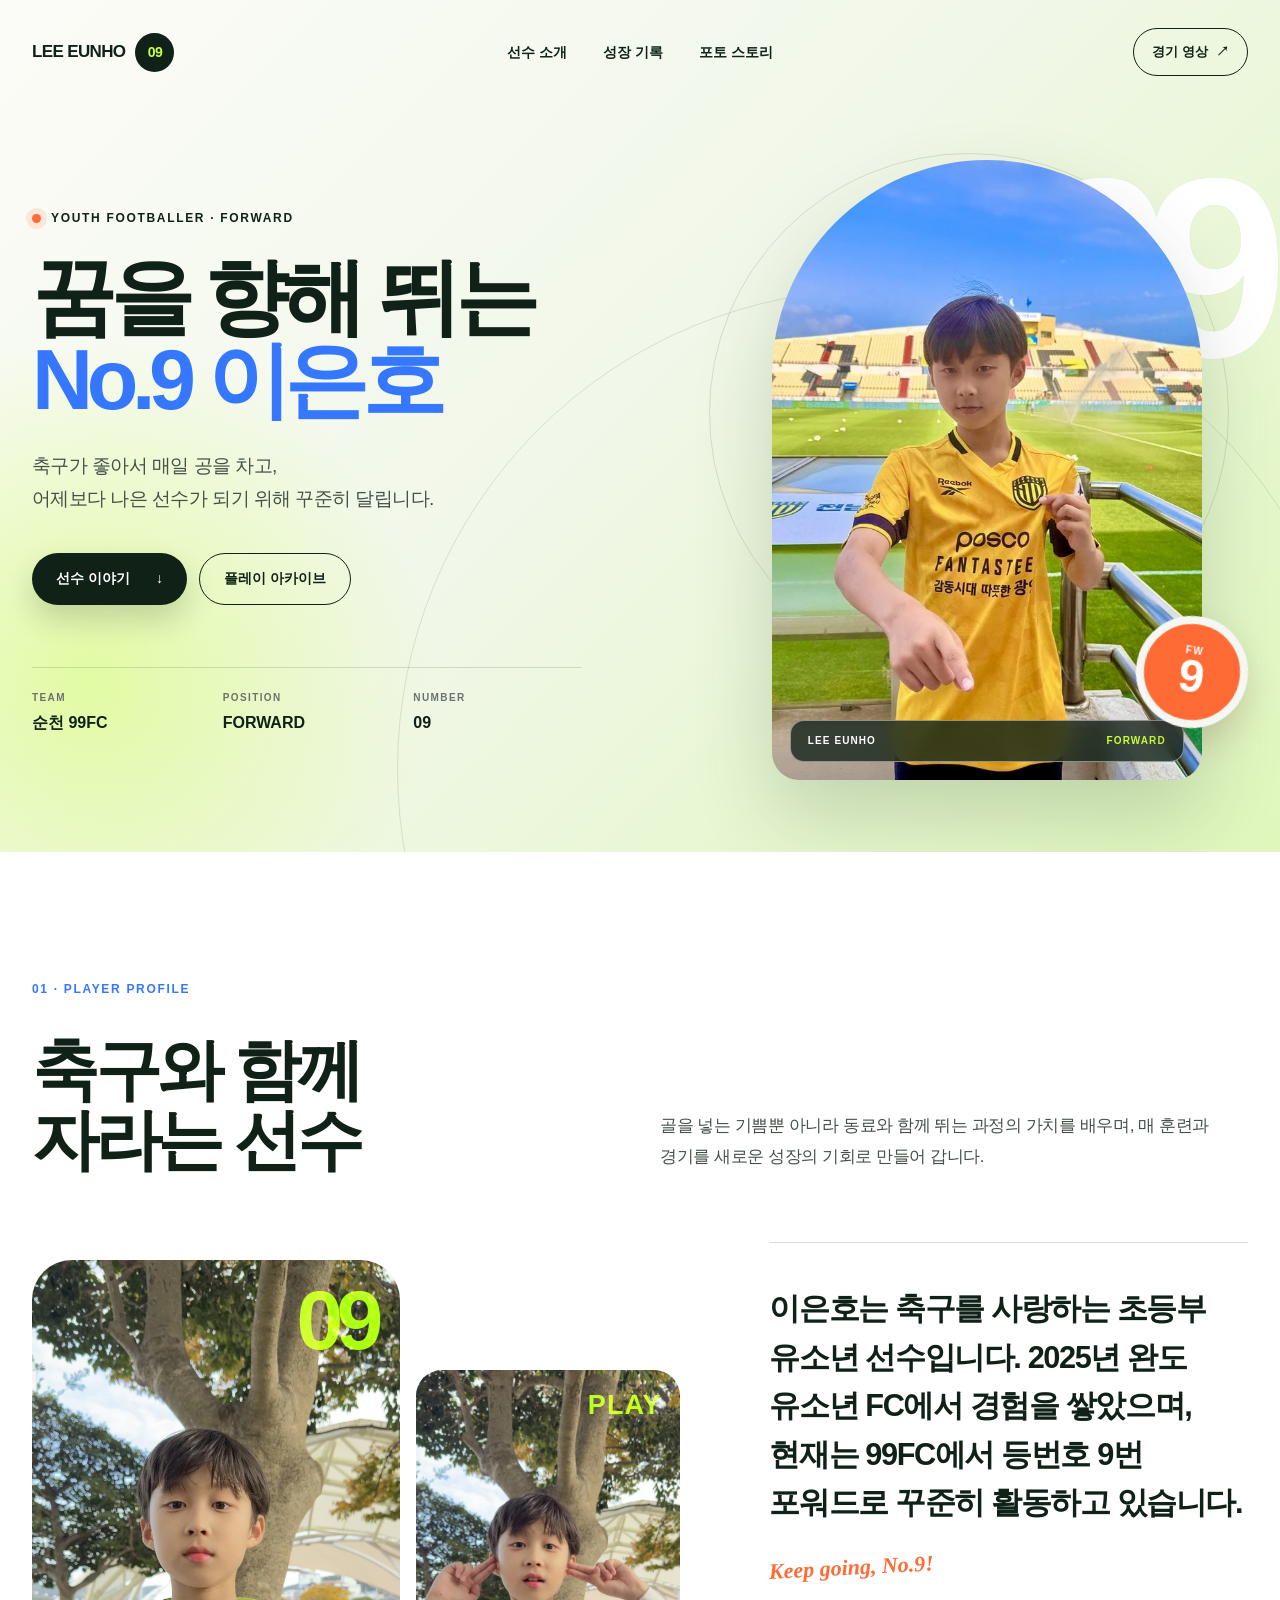
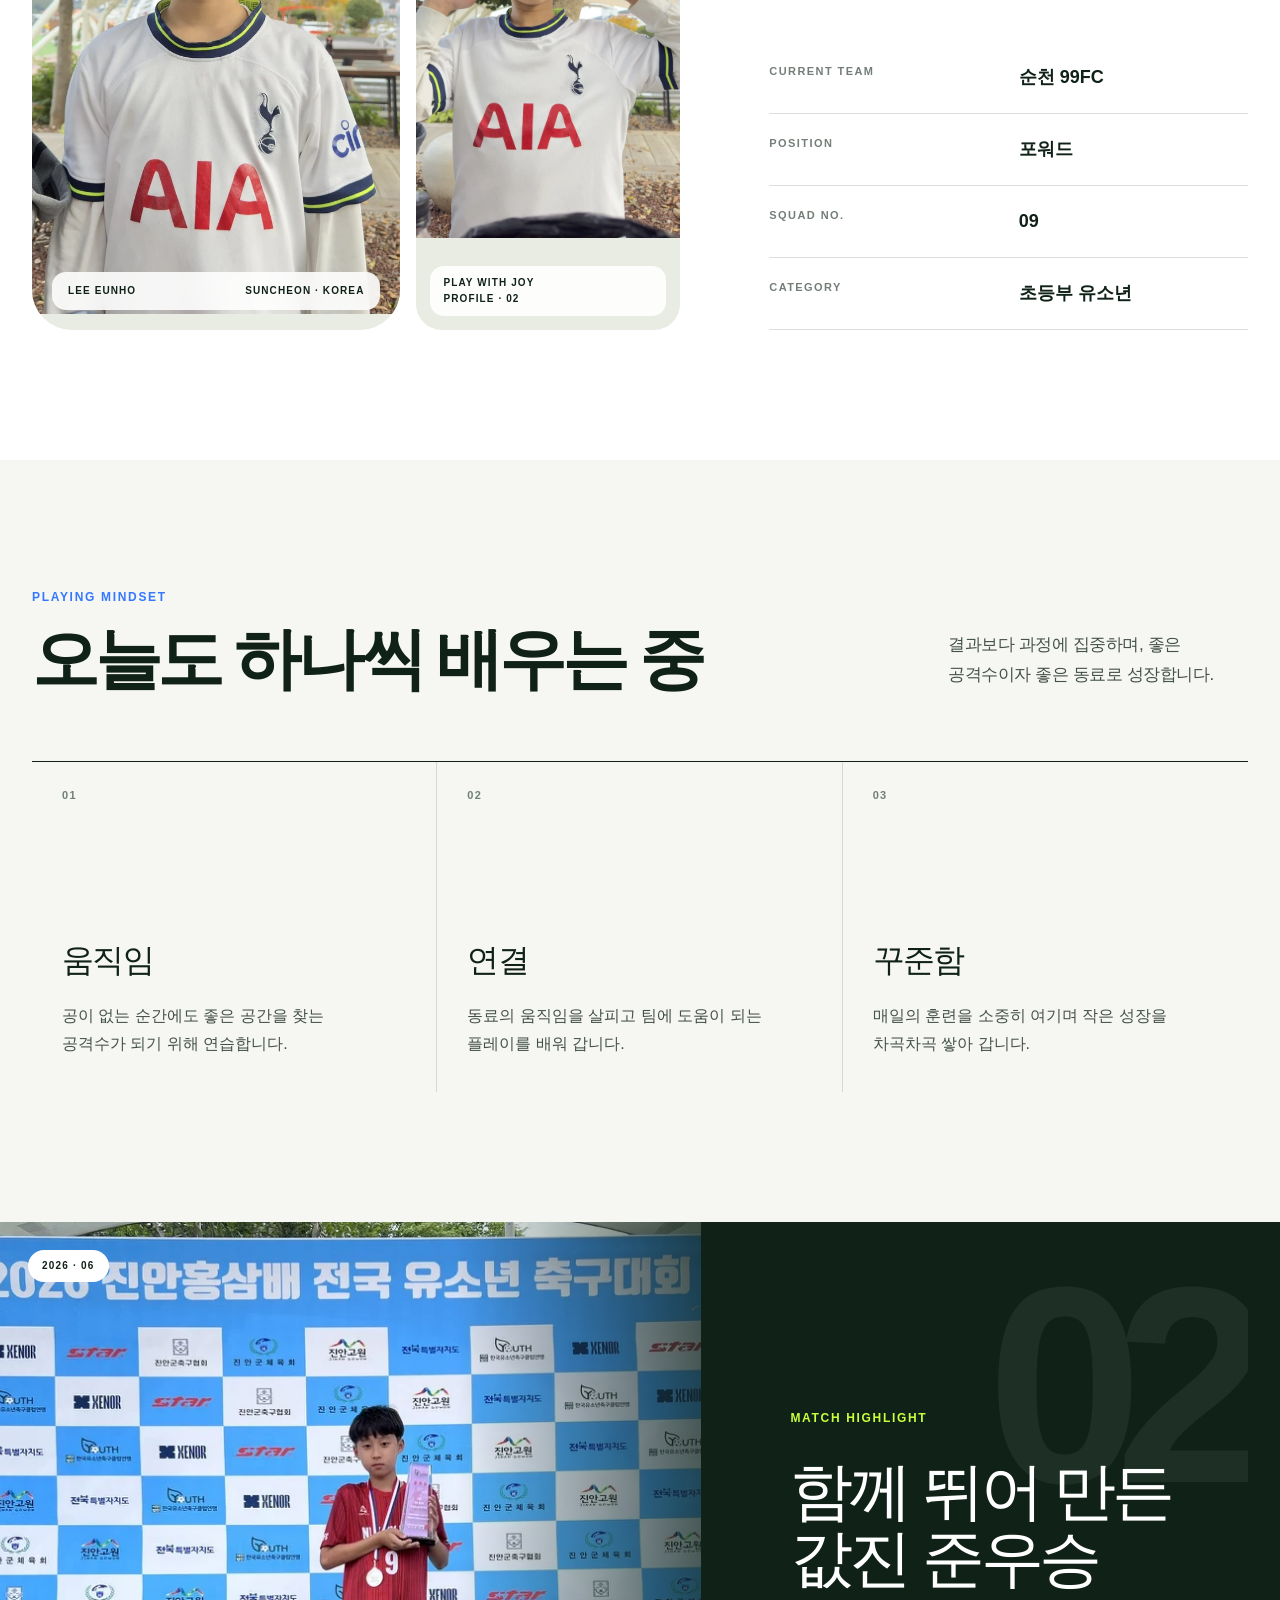
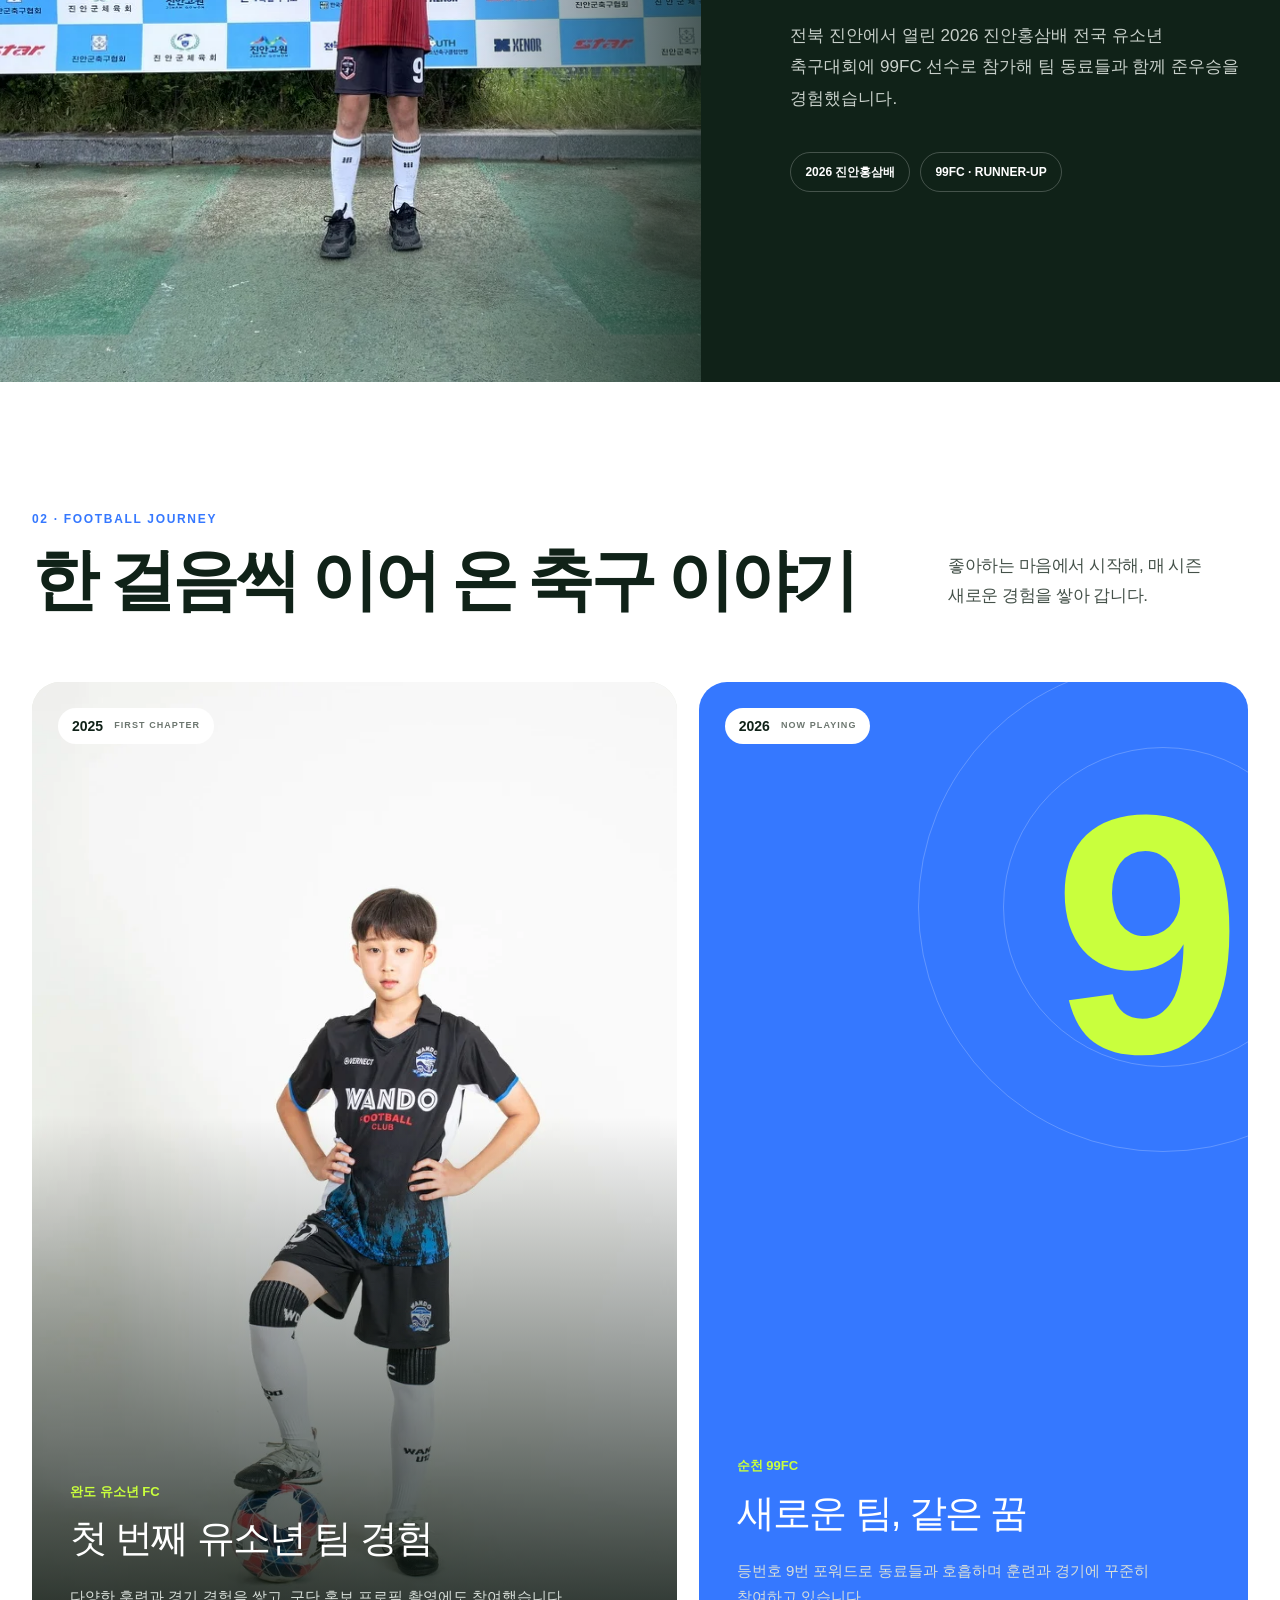
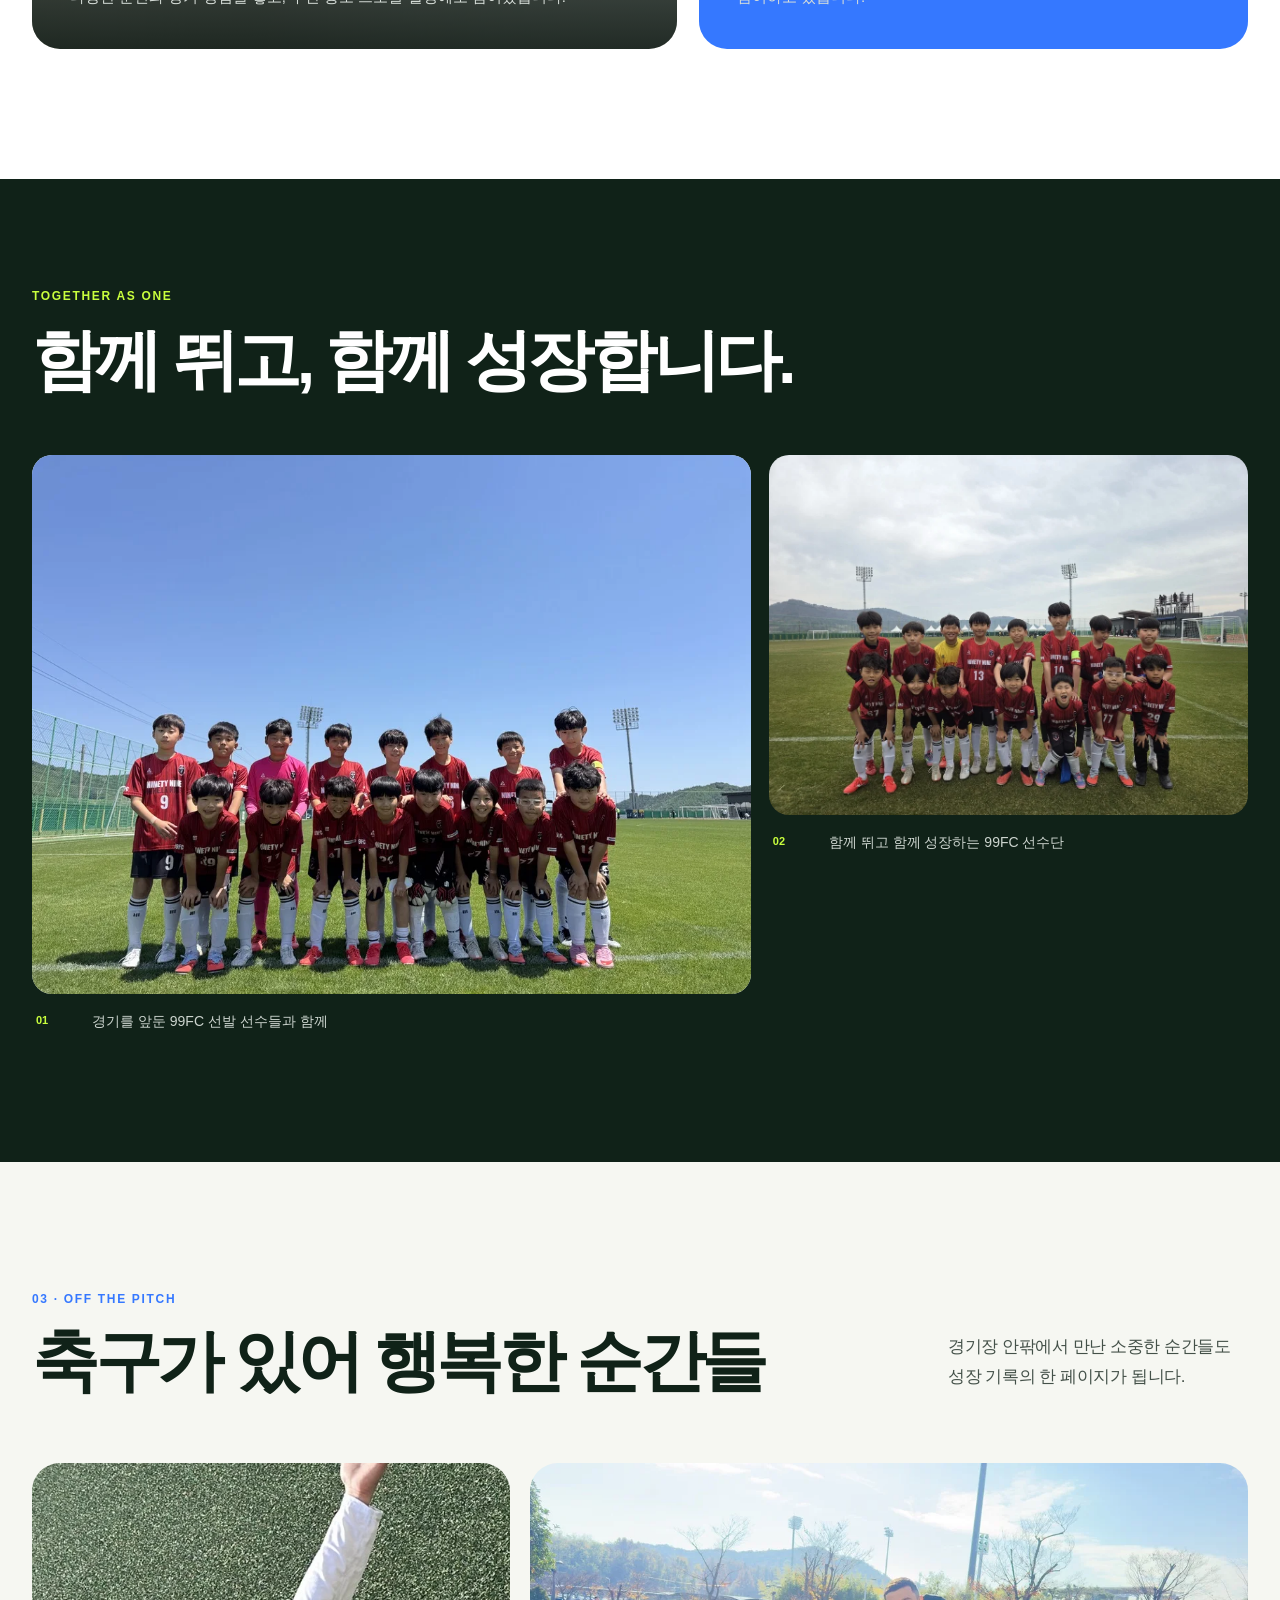
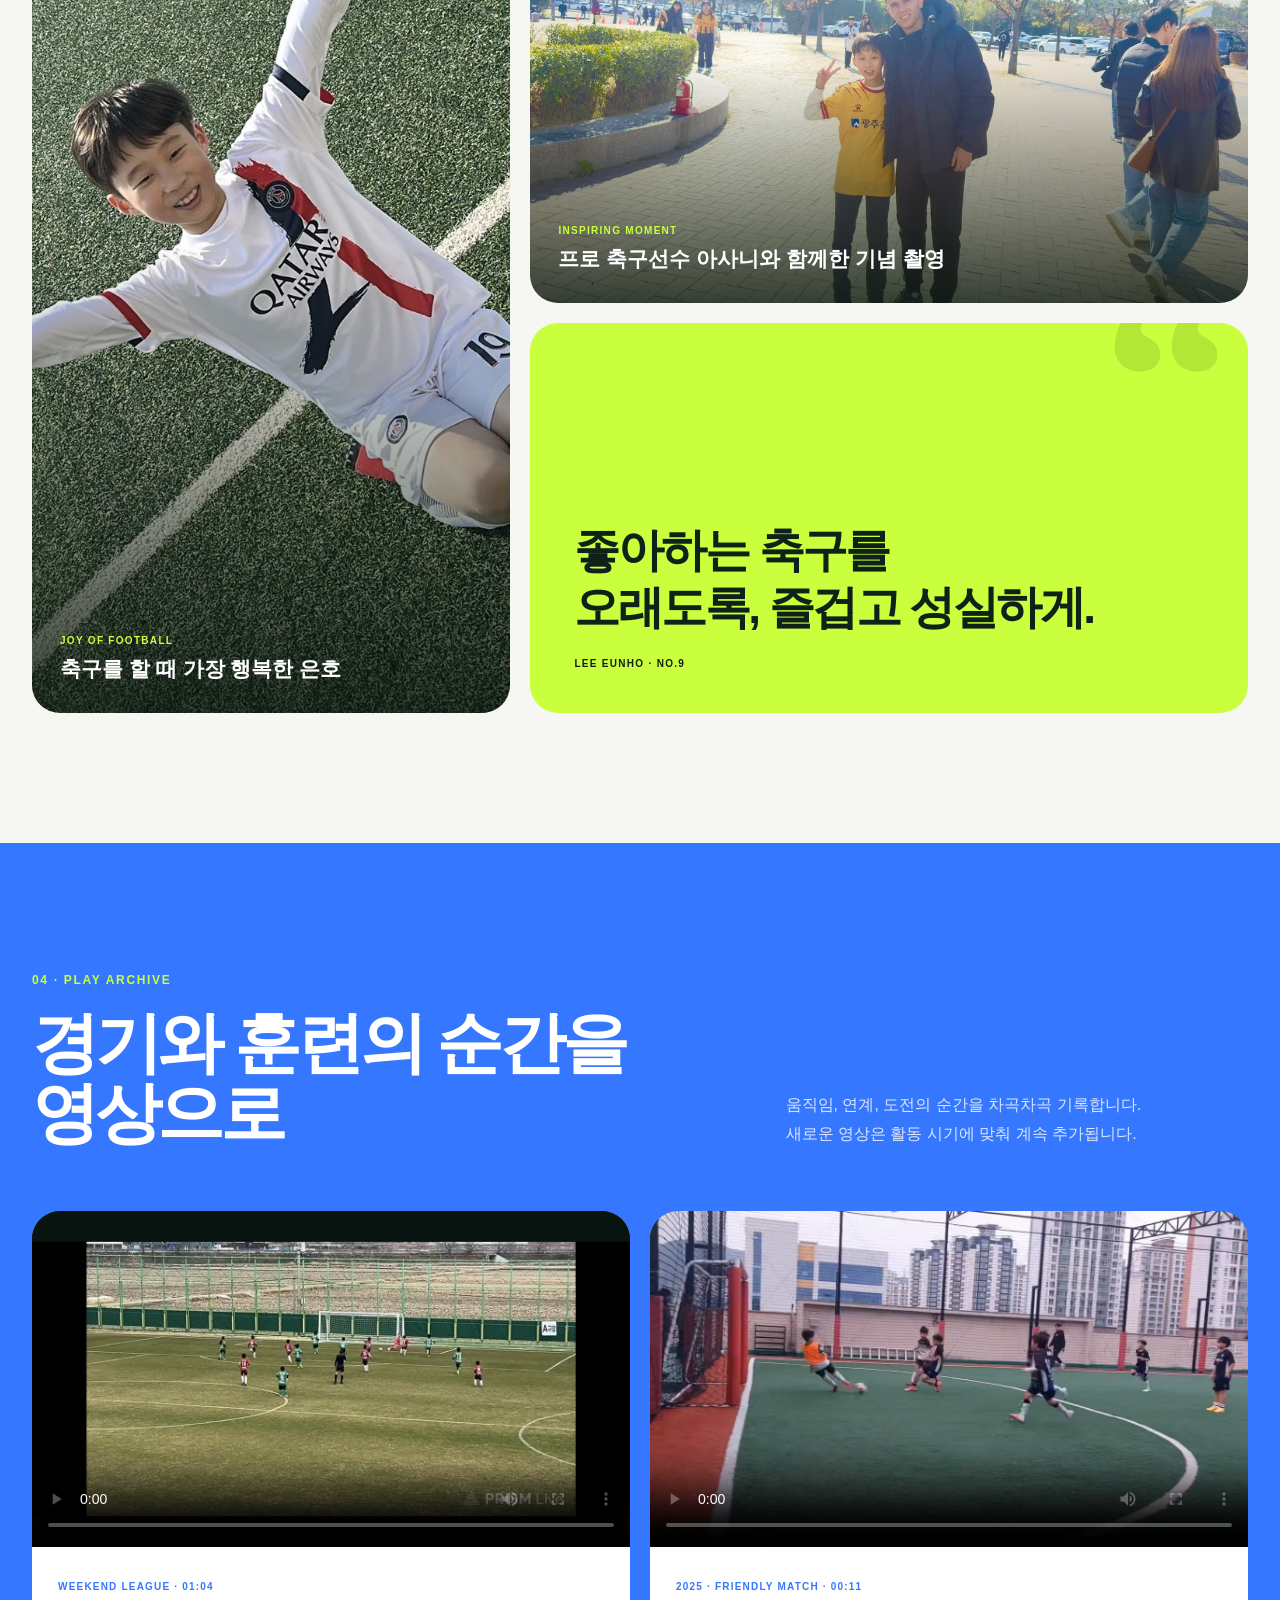
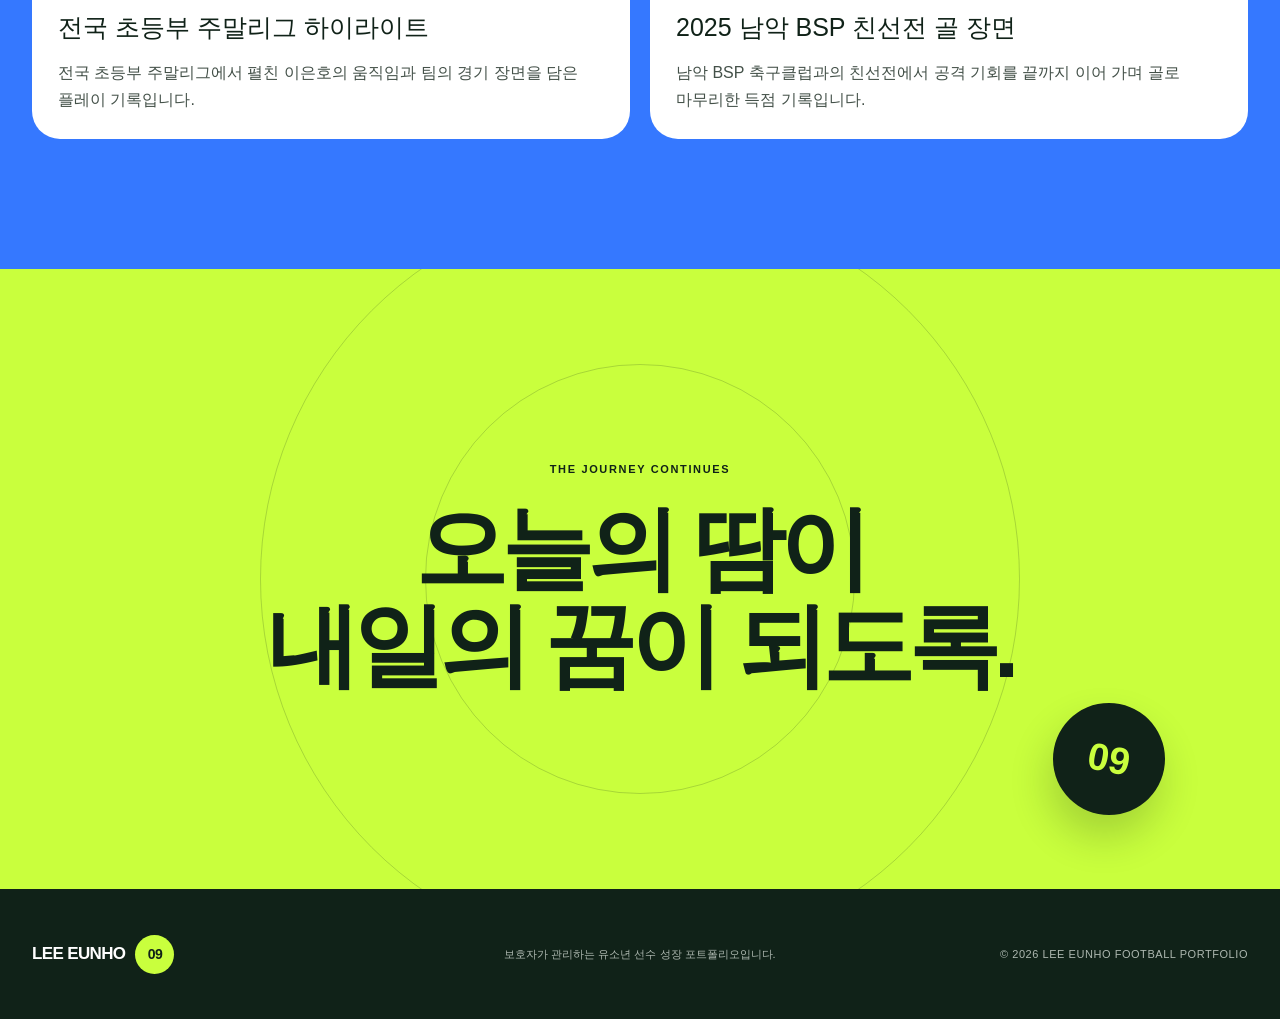
==== commit b11afec9: "2025 남악 BSP 친선전 골 영상 공개" ====
--- a/lee-eunho-football-portfolio/index.html
+++ b/lee-eunho-football-portfolio/index.html
@@ -1 +1 @@
-<!DOCTYPE html><html lang="ko"><head><meta charSet="utf-8"/><meta name="viewport" content="width=device-width, initial-scale=1"/><link rel="preload" href="/lee-eunho-football-portfolio/images/hero-stadium.webp" as="image" fetchPriority="high"/><link rel="stylesheet" href="/lee-eunho-football-portfolio/_next/static/chunks/0o68ph.t1qc-t.css" data-precedence="next"/><link rel="preload" as="script" fetchPriority="low" href="/lee-eunho-football-portfolio/_next/static/chunks/15xrurgzs99gv.js"/><script src="/lee-eunho-football-portfolio/_next/static/chunks/0gdae2tnzw3oi.js" async=""></script><script src="/lee-eunho-football-portfolio/_next/static/chunks/07lhk_q6pmm3r.js" async=""></script><script src="/lee-eunho-football-portfolio/_next/static/chunks/turbopack-148w5at_u42in.js" async=""></script><script src="/lee-eunho-football-portfolio/_next/static/chunks/0dbhjjzl8qfwv.js" async=""></script><title>이은호 | 꿈을 향해 뛰는 No.9</title><meta name="description" content="축구를 사랑하며 꾸준히 성장하는 유소년 공격수 이은호의 경기, 대회, 훈련 기록을 담은 포트폴리오입니다."/><link rel="canonical" href="https://eunhorang.github.io/lee-eunho-football-portfolio/"/><meta property="og:title" content="이은호 | 꿈을 향해 뛰는 No.9"/><meta property="og:description" content="순천 99FC 등번호 9번 포워드 이은호의 성장 기록"/><meta property="og:url" content="https://eunhorang.github.io/lee-eunho-football-portfolio/"/><meta property="og:site_name" content="이은호 Football Portfolio"/><meta property="og:locale" content="ko_KR"/><meta property="og:image" content="https://eunhorang.github.io/lee-eunho-football-portfolio/og.png"/><meta property="og:image:width" content="1200"/><meta property="og:image:height" content="630"/><meta property="og:image:alt" content="이은호 꿈을 향해 뛰는 No.9 축구 포트폴리오"/><meta property="og:type" content="website"/><meta name="twitter:card" content="summary_large_image"/><meta name="twitter:title" content="이은호 | 꿈을 향해 뛰는 No.9"/><meta name="twitter:description" content="순천 99FC 등번호 9번 포워드 이은호의 성장 기록"/><meta name="twitter:image" content="https://eunhorang.github.io/lee-eunho-football-portfolio/og.png"/><link rel="shortcut icon" href="https://eunhorang.github.io/lee-eunho-football-portfolio/favicon.png"/><link rel="icon" href="https://eunhorang.github.io/lee-eunho-football-portfolio/favicon.png"/><link rel="apple-touch-icon" href="https://eunhorang.github.io/lee-eunho-football-portfolio/favicon.png"/><script src="/lee-eunho-football-portfolio/_next/static/chunks/03~yq9q893hmn.js" noModule=""></script></head><body><div hidden=""><!--$--><!--/$--></div><main id="top"><a class="skip-link" href="#main-content">본문으로 바로가기</a><header class="site-header" aria-label="주요 메뉴"><a class="brand" href="#top" aria-label="이은호 포트폴리오 처음으로"><span class="brand-name">LEE EUNHO</span><span class="brand-number">09</span></a><nav class="desktop-nav" aria-label="페이지 내 이동"><a href="#profile">선수 소개</a><a href="#journey">성장 기록</a><a href="#moments">포토 스토리</a></nav><a class="header-cta" href="#videos">경기 영상 <span aria-hidden="true">↗</span></a></header><div id="main-content"><section class="hero" aria-labelledby="hero-title"><div class="hero-orbit hero-orbit-one" aria-hidden="true"></div><div class="hero-orbit hero-orbit-two" aria-hidden="true"></div><div class="hero-copy"><p class="eyebrow"><span class="eyebrow-dot" aria-hidden="true"></span>YOUTH FOOTBALLER · FORWARD</p><h1 id="hero-title">꿈을 향해 뛰는<span>No.9 이은호</span></h1><p class="hero-description">축구가 좋아서 매일 공을 차고,<br/>어제보다 나은 선수가 되기 위해 꾸준히 달립니다.</p><div class="hero-actions"><a class="button button-primary" href="#profile">선수 이야기 <span aria-hidden="true">↓</span></a><a class="button button-secondary" href="#videos">플레이 아카이브</a></div><dl class="hero-facts"><div><dt>TEAM</dt><dd>순천 99FC</dd></div><div><dt>POSITION</dt><dd>FORWARD</dd></div><div><dt>NUMBER</dt><dd>09</dd></div></dl></div><div class="hero-visual"><span class="hero-big-number" aria-hidden="true">09</span><div class="hero-image-shell"><img class="hero-image" src="/lee-eunho-football-portfolio/images/hero-stadium.webp" alt="전남드래곤즈 홈구장에서 노란 유니폼을 입고 포즈를 취한 이은호" width="621" height="978" fetchPriority="high"/><div class="hero-image-label"><span>LEE EUNHO</span><strong>FORWARD</strong></div></div><div class="hero-badge" aria-label="공격수 등번호 9번"><span>FW</span><strong>9</strong></div></div></section><section class="profile section" id="profile" aria-labelledby="profile-title"><div class="section-heading"><p class="section-kicker">01 · PLAYER PROFILE</p><h2 id="profile-title">축구와 함께<br/>자라는 선수</h2><p>골을 넣는 기쁨뿐 아니라 동료와 함께 뛰는 과정의 가치를 배우며, 매 훈련과 경기를 새로운 성장의 기회로 만들어 갑니다.</p></div><div class="profile-grid"><div class="profile-images" aria-label="이은호 선수 프로필 사진"><figure class="profile-portrait"><img src="/lee-eunho-football-portfolio/images/profile-main.webp" alt="흰색 축구 유니폼을 입고 정면을 바라보는 이은호의 상반신 프로필" width="666" height="1182" loading="lazy"/><figcaption><span>LEE EUNHO</span><span>SUNCHEON · KOREA</span></figcaption></figure><figure class="profile-portrait profile-portrait-secondary"><img src="/lee-eunho-football-portfolio/images/profile-playful.webp" alt="흰색 축구 유니폼을 입고 두 손으로 장난스러운 포즈를 취한 이은호" width="666" height="1182" loading="lazy"/><figcaption><span>PLAY WITH JOY</span><span>PROFILE · 02</span></figcaption></figure></div><div class="profile-details"><div class="profile-intro"><p class="large-copy">이은호는 축구를 사랑하는 초등부 유소년 선수입니다. 2025년 완도 유소년 FC에서 경험을 쌓았으며, 현재는 99FC에서 등번호 9번 포워드로 꾸준히 활동하고 있습니다.</p><p class="hand-note">Keep going, No.9!</p></div><dl class="fact-list"><div><dt>CURRENT TEAM</dt><dd>순천 99FC</dd></div><div><dt>POSITION</dt><dd>포워드</dd></div><div><dt>SQUAD NO.</dt><dd>09</dd></div><div><dt>CATEGORY</dt><dd>초등부 유소년</dd></div></dl></div></div></section><section class="growth section" aria-labelledby="growth-title"><div class="section-heading row-heading"><div><p class="section-kicker">PLAYING MINDSET</p><h2 id="growth-title">오늘도 하나씩 배우는 중</h2></div><p>결과보다 과정에 집중하며, 좋은 공격수이자 좋은 동료로 성장합니다.</p></div><div class="growth-grid"><article class="growth-card"><span>01</span><h3>움직임</h3><p>공이 없는 순간에도 좋은 공간을 찾는 공격수가 되기 위해 연습합니다.</p></article><article class="growth-card"><span>02</span><h3>연결</h3><p>동료의 움직임을 살피고 팀에 도움이 되는 플레이를 배워 갑니다.</p></article><article class="growth-card"><span>03</span><h3>꾸준함</h3><p>매일의 훈련을 소중히 여기며 작은 성장을 차곡차곡 쌓아 갑니다.</p></article></div></section><section class="achievement section" aria-labelledby="achievement-title"><div class="achievement-photo"><img src="/lee-eunho-football-portfolio/images/jinan-runner-up.webp" alt="2026 진안홍삼배 전국 유소년 축구대회 준우승 트로피와 메달을 든 99FC 9번 이은호" width="1024" height="768" loading="lazy"/><span class="photo-index">2026 · 06</span></div><div class="achievement-copy"><p class="section-kicker light">MATCH HIGHLIGHT</p><p class="achievement-medal" aria-hidden="true">02</p><h2 id="achievement-title">함께 뛰어 만든<br/>값진 준우승</h2><p>전북 진안에서 열린 2026 진안홍삼배 전국 유소년 축구대회에 99FC 선수로 참가해 팀 동료들과 함께 준우승을 경험했습니다.</p><div class="achievement-meta"><span>2026 진안홍삼배</span><span>99FC · RUNNER-UP</span></div></div></section><section class="journey section" id="journey" aria-labelledby="journey-title"><div class="section-heading row-heading"><div><p class="section-kicker">02 · FOOTBALL JOURNEY</p><h2 id="journey-title">한 걸음씩 이어 온 축구 이야기</h2></div><p>좋아하는 마음에서 시작해, 매 시즌 새로운 경험을 쌓아 갑니다.</p></div><div class="timeline"><article class="timeline-card timeline-card-image"><div class="timeline-year"><span>2025</span><small>FIRST CHAPTER</small></div><img src="/lee-eunho-football-portfolio/images/wando-profile.webp" alt="완도 유소년 FC 유니폼을 입고 축구공에 발을 올린 이은호의 2025년 홍보 프로필" width="724" height="1086" loading="lazy"/><div class="timeline-content"><p>완도 유소년 FC</p><h3>첫 번째 유소년 팀 경험</h3><span>다양한 훈련과 경기 경험을 쌓고, 구단 홍보 프로필 촬영에도 참여했습니다.</span></div></article><article class="timeline-card timeline-card-current"><div class="timeline-year"><span>2026</span><small>NOW PLAYING</small></div><div class="current-number" aria-hidden="true">9</div><div class="timeline-content"><p>순천 99FC</p><h3>새로운 팀, 같은 꿈</h3><span>등번호 9번 포워드로 동료들과 호흡하며 훈련과 경기에 꾸준히 참여하고 있습니다.</span></div></article></div></section><section class="team-story section" aria-labelledby="team-title"><div class="team-heading"><p class="section-kicker light">TOGETHER AS ONE</p><h2 id="team-title">함께 뛰고, 함께 성장합니다.</h2></div><div class="team-gallery"><figure class="team-photo team-photo-wide"><img src="/lee-eunho-football-portfolio/images/starting-eleven.webp" alt="99FC 경기 선발 선수들, 맨 왼쪽에 서 있는 9번 이은호" width="1024" height="768" loading="lazy"/><figcaption><span>01</span><p>경기를 앞둔 99FC 선발 선수들과 함께</p></figcaption></figure><figure class="team-photo"><img src="/lee-eunho-football-portfolio/images/team-99fc.webp" alt="경기장에서 함께 촬영한 순천 99FC 유소년 선수단" width="1024" height="768" loading="lazy"/><figcaption><span>02</span><p>함께 뛰고 함께 성장하는 99FC 선수단</p></figcaption></figure></div></section><section class="moments section" id="moments" aria-labelledby="moments-title"><div class="section-heading row-heading"><div><p class="section-kicker">03 · OFF THE PITCH</p><h2 id="moments-title">축구가 있어 행복한 순간들</h2></div><p>경기장 안팎에서 만난 소중한 순간들도 성장 기록의 한 페이지가 됩니다.</p></div><div class="moments-grid"><figure class="moment-card moment-happy"><img src="/lee-eunho-football-portfolio/images/happy-football.webp" alt="축구장에서 두 팔을 벌리고 환하게 웃는 이은호" width="718" height="1094" loading="lazy"/><figcaption><span>JOY OF FOOTBALL</span><strong>축구를 할 때 가장 행복한 은호</strong></figcaption></figure><figure class="moment-card moment-meeting"><img src="/lee-eunho-football-portfolio/images/with-asani.webp" alt="광주FC 유니폼을 입은 이은호가 아사니 선수와 함께 선 모습" width="1182" height="666" loading="lazy"/><figcaption><span>INSPIRING MOMENT</span><strong>프로 축구선수 아사니와 함께한 기념 촬영</strong></figcaption></figure><blockquote class="moment-quote"><span aria-hidden="true">“</span><p>좋아하는 축구를<br/>오래도록, 즐겁고 성실하게.</p><cite>LEE EUNHO · NO.9</cite></blockquote></div></section><section class="videos section" id="videos" aria-labelledby="videos-title"><div class="video-heading"><div><p class="section-kicker light">04 · PLAY ARCHIVE</p><h2 id="videos-title">경기와 훈련의 순간을 영상으로</h2></div><p>움직임, 연계, 도전의 순간을 차곡차곡 기록합니다.<br/>새로운 영상은 활동 시기에 맞춰 계속 추가됩니다.</p></div><div class="video-grid"><article class="video-card"><video class="video-player" controls="" playsInline="" preload="metadata" poster="/lee-eunho-football-portfolio/images/videos/weekend-league-highlights.webp" aria-label="전국 초등부 주말리그 하이라이트 영상"><source src="/lee-eunho-football-portfolio/videos/weekend-league-highlights.mp4" type="video/mp4"/>이 브라우저에서는 영상을 재생할 수 없습니다.</video><div class="video-card-copy"><span>WEEKEND LEAGUE · 01:04</span><h3>전국 초등부 주말리그 하이라이트</h3><p>전국 초등부 주말리그에서 펼친 이은호의 움직임과 팀의 경기 장면을 담은 플레이 기록입니다.</p></div></article></div></section><section class="closing" aria-label="포트폴리오 소개"><p>THE JOURNEY CONTINUES</p><h2>오늘의 땀이<br/>내일의 꿈이 되도록.</h2><div class="closing-ball" aria-hidden="true">09</div></section></div><footer class="site-footer"><a class="brand footer-brand" href="#top"><span class="brand-name">LEE EUNHO</span><span class="brand-number">09</span></a><p>보호자가 관리하는 유소년 선수 성장 포트폴리오입니다.</p><p>© <!-- -->2026<!-- --> LEE EUNHO FOOTBALL PORTFOLIO</p></footer></main><!--$--><!--/$--><script src="/lee-eunho-football-portfolio/_next/static/chunks/15xrurgzs99gv.js" id="_R_" async=""></script><script>(self.__next_f=self.__next_f||[]).push([0])</script><script>self.__next_f.push([1,"1:\"$Sreact.fragment\"\n2:I[39756,[\"/lee-eunho-football-portfolio/_next/static/chunks/0dbhjjzl8qfwv.js\"],\"default\"]\n3:I[37457,[\"/lee-eunho-football-portfolio/_next/static/chunks/0dbhjjzl8qfwv.js\"],\"default\"]\n10:I[68027,[\"/lee-eunho-football-portfolio/_next/static/chunks/0dbhjjzl8qfwv.js\"],\"default\",1]\n:HL[\"/lee-eunho-football-portfolio/_next/static/chunks/0o68ph.t1qc-t.css\",\"style\"]\n:HL[\"/lee-eunho-football-portfolio/images/hero-stadium.webp\",\"image\",{\"fetchPriority\":\"high\"}]\n"])</script><script>self.__next_f.push([1,"0:{\"P\":null,\"c\":[\"\",\"\"],\"q\":\"\",\"i\":false,\"f\":[[[\"\",{\"children\":[\"__PAGE__\",{}]},\"$undefined\",\"$undefined\",16],[[\"$\",\"$1\",\"c\",{\"children\":[[[\"$\",\"link\",\"0\",{\"rel\":\"stylesheet\",\"href\":\"/lee-eunho-football-portfolio/_next/static/chunks/0o68ph.t1qc-t.css\",\"precedence\":\"next\",\"crossOrigin\":\"$undefined\",\"nonce\":\"$undefined\"}],[\"$\",\"script\",\"script-0\",{\"src\":\"/lee-eunho-football-portfolio/_next/static/chunks/0dbhjjzl8qfwv.js\",\"async\":true,\"nonce\":\"$undefined\"}]],[\"$\",\"html\",null,{\"lang\":\"ko\",\"children\":[\"$\",\"body\",null,{\"children\":[\"$\",\"$L2\",null,{\"parallelRouterKey\":\"children\",\"error\":\"$undefined\",\"errorStyles\":\"$undefined\",\"errorScripts\":\"$undefined\",\"template\":[\"$\",\"$L3\",null,{}],\"templateStyles\":\"$undefined\",\"templateScripts\":\"$undefined\",\"notFound\":[[[\"$\",\"title\",null,{\"children\":\"404: This page could not be found.\"}],[\"$\",\"div\",null,{\"style\":{\"fontFamily\":\"system-ui,\\\"Segoe UI\\\",Roboto,Helvetica,Arial,sans-serif,\\\"Apple Color Emoji\\\",\\\"Segoe UI Emoji\\\"\",\"height\":\"100vh\",\"textAlign\":\"center\",\"display\":\"flex\",\"flexDirection\":\"column\",\"alignItems\":\"center\",\"justifyContent\":\"center\"},\"children\":[\"$\",\"div\",null,{\"children\":[[\"$\",\"style\",null,{\"dangerouslySetInnerHTML\":{\"__html\":\"body{color:#000;background:#fff;margin:0}.next-error-h1{border-right:1px solid rgba(0,0,0,.3)}@media (prefers-color-scheme:dark){body{color:#fff;background:#000}.next-error-h1{border-right:1px solid rgba(255,255,255,.3)}}\"}}],[\"$\",\"h1\",null,{\"className\":\"next-error-h1\",\"style\":{\"display\":\"inline-block\",\"margin\":\"0 20px 0 0\",\"padding\":\"0 23px 0 0\",\"fontSize\":24,\"fontWeight\":500,\"verticalAlign\":\"top\",\"lineHeight\":\"49px\"},\"children\":404}],[\"$\",\"div\",null,{\"style\":{\"display\":\"inline-block\"},\"children\":[\"$\",\"h2\",null,{\"style\":{\"fontSize\":14,\"fontWeight\":400,\"lineHeight\":\"49px\",\"margin\":0},\"children\":\"This page could not be found.\"}]}]]}]}]],[]],\"forbidden\":\"$undefined\",\"unauthorized\":\"$undefined\"}]}]}]]}],{\"children\":[[\"$\",\"$1\",\"c\",{\"children\":[[\"$\",\"main\",null,{\"id\":\"top\",\"children\":[[\"$\",\"a\",null,{\"className\":\"skip-link\",\"href\":\"#main-content\",\"children\":\"본문으로 바로가기\"}],[\"$\",\"header\",null,{\"className\":\"site-header\",\"aria-label\":\"주요 메뉴\",\"children\":[[\"$\",\"a\",null,{\"className\":\"brand\",\"href\":\"#top\",\"aria-label\":\"이은호 포트폴리오 처음으로\",\"children\":[[\"$\",\"span\",null,{\"className\":\"brand-name\",\"children\":\"LEE EUNHO\"}],[\"$\",\"span\",null,{\"className\":\"brand-number\",\"children\":\"09\"}]]}],[\"$\",\"nav\",null,{\"className\":\"desktop-nav\",\"aria-label\":\"페이지 내 이동\",\"children\":[[\"$\",\"a\",null,{\"href\":\"#profile\",\"children\":\"선수 소개\"}],[\"$\",\"a\",null,{\"href\":\"#journey\",\"children\":\"성장 기록\"}],[\"$\",\"a\",null,{\"href\":\"#moments\",\"children\":\"포토 스토리\"}]]}],[\"$\",\"a\",null,{\"className\":\"header-cta\",\"href\":\"#videos\",\"children\":[\"경기 영상 \",[\"$\",\"span\",null,{\"aria-hidden\":\"true\",\"children\":\"↗\"}]]}]]}],[\"$\",\"div\",null,{\"id\":\"main-content\",\"children\":[[\"$\",\"section\",null,{\"className\":\"hero\",\"aria-labelledby\":\"hero-title\",\"children\":[[\"$\",\"div\",null,{\"className\":\"hero-orbit hero-orbit-one\",\"aria-hidden\":\"true\"}],[\"$\",\"div\",null,{\"className\":\"hero-orbit hero-orbit-two\",\"aria-hidden\":\"true\"}],[\"$\",\"div\",null,{\"className\":\"hero-copy\",\"children\":[[\"$\",\"p\",null,{\"className\":\"eyebrow\",\"children\":[[\"$\",\"span\",null,{\"className\":\"eyebrow-dot\",\"aria-hidden\":\"true\"}],\"YOUTH FOOTBALLER · FORWARD\"]}],[\"$\",\"h1\",null,{\"id\":\"hero-title\",\"children\":[\"꿈을 향해 뛰는\",[\"$\",\"span\",null,{\"children\":\"No.9 이은호\"}]]}],[\"$\",\"p\",null,{\"className\":\"hero-description\",\"children\":[\"축구가 좋아서 매일 공을 차고,\",[\"$\",\"br\",null,{}],\"어제보다 나은 선수가 되기 위해 꾸준히 달립니다.\"]}],[\"$\",\"div\",null,{\"className\":\"hero-actions\",\"children\":[[\"$\",\"a\",null,{\"className\":\"button button-primary\",\"href\":\"#profile\",\"children\":[\"선수 이야기 \",[\"$\",\"span\",null,{\"aria-hidden\":\"true\",\"children\":\"↓\"}]]}],[\"$\",\"a\",null,{\"className\":\"button button-secondary\",\"href\":\"#videos\",\"children\":\"플레이 아카이브\"}]]}],[\"$\",\"dl\",null,{\"className\":\"hero-facts\",\"children\":[[\"$\",\"div\",null,{\"children\":[[\"$\",\"dt\",null,{\"children\":\"TEAM\"}],[\"$\",\"dd\",null,{\"children\":\"순천 99FC\"}]]}],[\"$\",\"div\",null,{\"children\":[[\"$\",\"dt\",null,{\"children\":\"POSITION\"}],[\"$\",\"dd\",null,{\"children\":\"FORWARD\"}]]}],[\"$\",\"div\",null,{\"children\":[[\"$\",\"dt\",null,{\"children\":\"NUMBER\"}],[\"$\",\"dd\",null,{\"children\":\"09\"}]]}]]}]]}],[\"$\",\"div\",null,{\"className\":\"hero-visual\",\"children\":[[\"$\",\"span\",null,{\"className\":\"hero-big-number\",\"aria-hidden\":\"true\",\"children\":\"09\"}],[\"$\",\"div\",null,{\"className\":\"hero-image-shell\",\"children\":[[\"$\",\"img\",null,{\"className\":\"hero-image\",\"src\":\"/lee-eunho-football-portfolio/images/hero-stadium.webp\",\"alt\":\"전남드래곤즈 홈구장에서 노란 유니폼을 입고 포즈를 취한 이은호\",\"width\":\"621\",\"height\":\"978\",\"fetchPriority\":\"high\"}],[\"$\",\"div\",null,{\"className\":\"hero-image-label\",\"children\":[[\"$\",\"span\",null,{\"children\":\"LEE EUNHO\"}],[\"$\",\"strong\",null,{\"children\":\"FORWARD\"}]]}]]}],[\"$\",\"div\",null,{\"className\":\"hero-badge\",\"aria-label\":\"공격수 등번호 9번\",\"children\":[[\"$\",\"span\",null,{\"children\":\"FW\"}],[\"$\",\"strong\",null,{\"children\":\"9\"}]]}]]}]]}],[\"$\",\"section\",null,{\"className\":\"profile section\",\"id\":\"profile\",\"aria-labelledby\":\"profile-title\",\"children\":[\"$L4\",\"$L5\"]}],\"$L6\",\"$L7\",\"$L8\",\"$L9\",\"$La\",\"$Lb\",\"$Lc\"]}],\"$Ld\"]}],null,\"$Le\"]}],{},null,false,null]},null,false,null],\"$Lf\",false]],\"m\":\"$undefined\",\"G\":[\"$10\",[\"$L11\"]],\"S\":true,\"h\":null,\"s\":\"$undefined\",\"l\":\"$undefined\",\"p\":\"$undefined\",\"d\":\"$undefined\",\"b\":\"wjFUUw707a6omnMTPTg4k\"}\n"])</script><script>self.__next_f.push([1,"12:I[97367,[\"/lee-eunho-football-portfolio/_next/static/chunks/0dbhjjzl8qfwv.js\"],\"OutletBoundary\"]\n13:\"$Sreact.suspense\"\n15:I[97367,[\"/lee-eunho-football-portfolio/_next/static/chunks/0dbhjjzl8qfwv.js\"],\"ViewportBoundary\"]\n17:I[97367,[\"/lee-eunho-football-portfolio/_next/static/chunks/0dbhjjzl8qfwv.js\"],\"MetadataBoundary\"]\n4:[\"$\",\"div\",null,{\"className\":\"section-heading\",\"children\":[[\"$\",\"p\",null,{\"className\":\"section-kicker\",\"children\":\"01 · PLAYER PROFILE\"}],[\"$\",\"h2\",null,{\"id\":\"profile-title\",\"children\":[\"축구와 함께\",[\"$\",\"br\",null,{}],\"자라는 선수\"]}],[\"$\",\"p\",null,{\"children\":\"골을 넣는 기쁨뿐 아니라 동료와 함께 뛰는 과정의 가치를 배우며, 매 훈련과 경기를 새로운 성장의 기회로 만들어 갑니다.\"}]]}]\n"])</script><script>self.__next_f.push([1,"5:[\"$\",\"div\",null,{\"className\":\"profile-grid\",\"children\":[[\"$\",\"div\",null,{\"className\":\"profile-images\",\"aria-label\":\"이은호 선수 프로필 사진\",\"children\":[[\"$\",\"figure\",null,{\"className\":\"profile-portrait\",\"children\":[[\"$\",\"img\",null,{\"src\":\"/lee-eunho-football-portfolio/images/profile-main.webp\",\"alt\":\"흰색 축구 유니폼을 입고 정면을 바라보는 이은호의 상반신 프로필\",\"width\":\"666\",\"height\":\"1182\",\"loading\":\"lazy\"}],[\"$\",\"figcaption\",null,{\"children\":[[\"$\",\"span\",null,{\"children\":\"LEE EUNHO\"}],[\"$\",\"span\",null,{\"children\":\"SUNCHEON · KOREA\"}]]}]]}],[\"$\",\"figure\",null,{\"className\":\"profile-portrait profile-portrait-secondary\",\"children\":[[\"$\",\"img\",null,{\"src\":\"/lee-eunho-football-portfolio/images/profile-playful.webp\",\"alt\":\"흰색 축구 유니폼을 입고 두 손으로 장난스러운 포즈를 취한 이은호\",\"width\":\"666\",\"height\":\"1182\",\"loading\":\"lazy\"}],[\"$\",\"figcaption\",null,{\"children\":[[\"$\",\"span\",null,{\"children\":\"PLAY WITH JOY\"}],[\"$\",\"span\",null,{\"children\":\"PROFILE · 02\"}]]}]]}]]}],[\"$\",\"div\",null,{\"className\":\"profile-details\",\"children\":[[\"$\",\"div\",null,{\"className\":\"profile-intro\",\"children\":[[\"$\",\"p\",null,{\"className\":\"large-copy\",\"children\":\"이은호는 축구를 사랑하는 초등부 유소년 선수입니다. 2025년 완도 유소년 FC에서 경험을 쌓았으며, 현재는 99FC에서 등번호 9번 포워드로 꾸준히 활동하고 있습니다.\"}],[\"$\",\"p\",null,{\"className\":\"hand-note\",\"children\":\"Keep going, No.9!\"}]]}],[\"$\",\"dl\",null,{\"className\":\"fact-list\",\"children\":[[\"$\",\"div\",\"CURRENT TEAM\",{\"children\":[[\"$\",\"dt\",null,{\"children\":\"CURRENT TEAM\"}],[\"$\",\"dd\",null,{\"children\":\"순천 99FC\"}]]}],[\"$\",\"div\",\"POSITION\",{\"children\":[[\"$\",\"dt\",null,{\"children\":\"POSITION\"}],[\"$\",\"dd\",null,{\"children\":\"포워드\"}]]}],[\"$\",\"div\",\"SQUAD NO.\",{\"children\":[[\"$\",\"dt\",null,{\"children\":\"SQUAD NO.\"}],[\"$\",\"dd\",null,{\"children\":\"09\"}]]}],[\"$\",\"div\",\"CATEGORY\",{\"children\":[[\"$\",\"dt\",null,{\"children\":\"CATEGORY\"}],[\"$\",\"dd\",null,{\"children\":\"초등부 유소년\"}]]}]]}]]}]]}]\n"])</script><script>self.__next_f.push([1,"6:[\"$\",\"section\",null,{\"className\":\"growth section\",\"aria-labelledby\":\"growth-title\",\"children\":[[\"$\",\"div\",null,{\"className\":\"section-heading row-heading\",\"children\":[[\"$\",\"div\",null,{\"children\":[[\"$\",\"p\",null,{\"className\":\"section-kicker\",\"children\":\"PLAYING MINDSET\"}],[\"$\",\"h2\",null,{\"id\":\"growth-title\",\"children\":\"오늘도 하나씩 배우는 중\"}]]}],[\"$\",\"p\",null,{\"children\":\"결과보다 과정에 집중하며, 좋은 공격수이자 좋은 동료로 성장합니다.\"}]]}],[\"$\",\"div\",null,{\"className\":\"growth-grid\",\"children\":[[\"$\",\"article\",\"01\",{\"className\":\"growth-card\",\"children\":[[\"$\",\"span\",null,{\"children\":\"01\"}],[\"$\",\"h3\",null,{\"children\":\"움직임\"}],[\"$\",\"p\",null,{\"children\":\"공이 없는 순간에도 좋은 공간을 찾는 공격수가 되기 위해 연습합니다.\"}]]}],[\"$\",\"article\",\"02\",{\"className\":\"growth-card\",\"children\":[[\"$\",\"span\",null,{\"children\":\"02\"}],[\"$\",\"h3\",null,{\"children\":\"연결\"}],[\"$\",\"p\",null,{\"children\":\"동료의 움직임을 살피고 팀에 도움이 되는 플레이를 배워 갑니다.\"}]]}],[\"$\",\"article\",\"03\",{\"className\":\"growth-card\",\"children\":[[\"$\",\"span\",null,{\"children\":\"03\"}],[\"$\",\"h3\",null,{\"children\":\"꾸준함\"}],[\"$\",\"p\",null,{\"children\":\"매일의 훈련을 소중히 여기며 작은 성장을 차곡차곡 쌓아 갑니다.\"}]]}]]}]]}]\n7:[\"$\",\"section\",null,{\"className\":\"achievement section\",\"aria-labelledby\":\"achievement-title\",\"children\":[[\"$\",\"div\",null,{\"className\":\"achievement-photo\",\"children\":[[\"$\",\"img\",null,{\"src\":\"/lee-eunho-football-portfolio/images/jinan-runner-up.webp\",\"alt\":\"2026 진안홍삼배 전국 유소년 축구대회 준우승 트로피와 메달을 든 99FC 9번 이은호\",\"width\":\"1024\",\"height\":\"768\",\"loading\":\"lazy\"}],[\"$\",\"span\",null,{\"className\":\"photo-index\",\"children\":\"2026 · 06\"}]]}],[\"$\",\"div\",null,{\"className\":\"achievement-copy\",\"children\":[[\"$\",\"p\",null,{\"className\":\"section-kicker light\",\"children\":\"MATCH HIGHLIGHT\"}],[\"$\",\"p\",null,{\"className\":\"achievement-medal\",\"aria-hidden\":\"true\",\"children\":\"02\"}],[\"$\",\"h2\",null,{\"id\":\"achievement-title\",\"children\":[\"함께 뛰어 만든\",[\"$\",\"br\",null,{}],\"값진 준우승\"]}],[\"$\",\"p\",null,{\"children\":\"전북 진안에서 열린 2026 진안홍삼배 전국 유소년 축구대회에 99FC 선수로 참가해 팀 동료들과 함께 준우승을 경험했습니다.\"}],[\"$\",\"div\",null,{\"className\":\"achievement-meta\",\"children\":[[\"$\",\"span\",null,{\"children\":\"2026 진안홍삼배\"}],[\"$\",\"span\",null,{\"children\":\"99FC · RUNNER-UP\"}]]}]]}]]}]\n"])</script><script>self.__next_f.push([1,"8:[\"$\",\"section\",null,{\"className\":\"journey section\",\"id\":\"journey\",\"aria-labelledby\":\"journey-title\",\"children\":[[\"$\",\"div\",null,{\"className\":\"section-heading row-heading\",\"children\":[[\"$\",\"div\",null,{\"children\":[[\"$\",\"p\",null,{\"className\":\"section-kicker\",\"children\":\"02 · FOOTBALL JOURNEY\"}],[\"$\",\"h2\",null,{\"id\":\"journey-title\",\"children\":\"한 걸음씩 이어 온 축구 이야기\"}]]}],[\"$\",\"p\",null,{\"children\":\"좋아하는 마음에서 시작해, 매 시즌 새로운 경험을 쌓아 갑니다.\"}]]}],[\"$\",\"div\",null,{\"className\":\"timeline\",\"children\":[[\"$\",\"article\",null,{\"className\":\"timeline-card timeline-card-image\",\"children\":[[\"$\",\"div\",null,{\"className\":\"timeline-year\",\"children\":[[\"$\",\"span\",null,{\"children\":\"2025\"}],[\"$\",\"small\",null,{\"children\":\"FIRST CHAPTER\"}]]}],[\"$\",\"img\",null,{\"src\":\"/lee-eunho-football-portfolio/images/wando-profile.webp\",\"alt\":\"완도 유소년 FC 유니폼을 입고 축구공에 발을 올린 이은호의 2025년 홍보 프로필\",\"width\":\"724\",\"height\":\"1086\",\"loading\":\"lazy\"}],[\"$\",\"div\",null,{\"className\":\"timeline-content\",\"children\":[[\"$\",\"p\",null,{\"children\":\"완도 유소년 FC\"}],[\"$\",\"h3\",null,{\"children\":\"첫 번째 유소년 팀 경험\"}],[\"$\",\"span\",null,{\"children\":\"다양한 훈련과 경기 경험을 쌓고, 구단 홍보 프로필 촬영에도 참여했습니다.\"}]]}]]}],[\"$\",\"article\",null,{\"className\":\"timeline-card timeline-card-current\",\"children\":[[\"$\",\"div\",null,{\"className\":\"timeline-year\",\"children\":[[\"$\",\"span\",null,{\"children\":\"2026\"}],[\"$\",\"small\",null,{\"children\":\"NOW PLAYING\"}]]}],[\"$\",\"div\",null,{\"className\":\"current-number\",\"aria-hidden\":\"true\",\"children\":\"9\"}],[\"$\",\"div\",null,{\"className\":\"timeline-content\",\"children\":[[\"$\",\"p\",null,{\"children\":\"순천 99FC\"}],[\"$\",\"h3\",null,{\"children\":\"새로운 팀, 같은 꿈\"}],[\"$\",\"span\",null,{\"children\":\"등번호 9번 포워드로 동료들과 호흡하며 훈련과 경기에 꾸준히 참여하고 있습니다.\"}]]}]]}]]}]]}]\n"])</script><script>self.__next_f.push([1,"9:[\"$\",\"section\",null,{\"className\":\"team-story section\",\"aria-labelledby\":\"team-title\",\"children\":[[\"$\",\"div\",null,{\"className\":\"team-heading\",\"children\":[[\"$\",\"p\",null,{\"className\":\"section-kicker light\",\"children\":\"TOGETHER AS ONE\"}],[\"$\",\"h2\",null,{\"id\":\"team-title\",\"children\":\"함께 뛰고, 함께 성장합니다.\"}]]}],[\"$\",\"div\",null,{\"className\":\"team-gallery\",\"children\":[[\"$\",\"figure\",null,{\"className\":\"team-photo team-photo-wide\",\"children\":[[\"$\",\"img\",null,{\"src\":\"/lee-eunho-football-portfolio/images/starting-eleven.webp\",\"alt\":\"99FC 경기 선발 선수들, 맨 왼쪽에 서 있는 9번 이은호\",\"width\":\"1024\",\"height\":\"768\",\"loading\":\"lazy\"}],[\"$\",\"figcaption\",null,{\"children\":[[\"$\",\"span\",null,{\"children\":\"01\"}],[\"$\",\"p\",null,{\"children\":\"경기를 앞둔 99FC 선발 선수들과 함께\"}]]}]]}],[\"$\",\"figure\",null,{\"className\":\"team-photo\",\"children\":[[\"$\",\"img\",null,{\"src\":\"/lee-eunho-football-portfolio/images/team-99fc.webp\",\"alt\":\"경기장에서 함께 촬영한 순천 99FC 유소년 선수단\",\"width\":\"1024\",\"height\":\"768\",\"loading\":\"lazy\"}],[\"$\",\"figcaption\",null,{\"children\":[[\"$\",\"span\",null,{\"children\":\"02\"}],[\"$\",\"p\",null,{\"children\":\"함께 뛰고 함께 성장하는 99FC 선수단\"}]]}]]}]]}]]}]\n"])</script><script>self.__next_f.push([1,"a:[\"$\",\"section\",null,{\"className\":\"moments section\",\"id\":\"moments\",\"aria-labelledby\":\"moments-title\",\"children\":[[\"$\",\"div\",null,{\"className\":\"section-heading row-heading\",\"children\":[[\"$\",\"div\",null,{\"children\":[[\"$\",\"p\",null,{\"className\":\"section-kicker\",\"children\":\"03 · OFF THE PITCH\"}],[\"$\",\"h2\",null,{\"id\":\"moments-title\",\"children\":\"축구가 있어 행복한 순간들\"}]]}],[\"$\",\"p\",null,{\"children\":\"경기장 안팎에서 만난 소중한 순간들도 성장 기록의 한 페이지가 됩니다.\"}]]}],[\"$\",\"div\",null,{\"className\":\"moments-grid\",\"children\":[[\"$\",\"figure\",null,{\"className\":\"moment-card moment-happy\",\"children\":[[\"$\",\"img\",null,{\"src\":\"/lee-eunho-football-portfolio/images/happy-football.webp\",\"alt\":\"축구장에서 두 팔을 벌리고 환하게 웃는 이은호\",\"width\":\"718\",\"height\":\"1094\",\"loading\":\"lazy\"}],[\"$\",\"figcaption\",null,{\"children\":[[\"$\",\"span\",null,{\"children\":\"JOY OF FOOTBALL\"}],[\"$\",\"strong\",null,{\"children\":\"축구를 할 때 가장 행복한 은호\"}]]}]]}],[\"$\",\"figure\",null,{\"className\":\"moment-card moment-meeting\",\"children\":[[\"$\",\"img\",null,{\"src\":\"/lee-eunho-football-portfolio/images/with-asani.webp\",\"alt\":\"광주FC 유니폼을 입은 이은호가 아사니 선수와 함께 선 모습\",\"width\":\"1182\",\"height\":\"666\",\"loading\":\"lazy\"}],[\"$\",\"figcaption\",null,{\"children\":[[\"$\",\"span\",null,{\"children\":\"INSPIRING MOMENT\"}],[\"$\",\"strong\",null,{\"children\":\"프로 축구선수 아사니와 함께한 기념 촬영\"}]]}]]}],[\"$\",\"blockquote\",null,{\"className\":\"moment-quote\",\"children\":[[\"$\",\"span\",null,{\"aria-hidden\":\"true\",\"children\":\"“\"}],[\"$\",\"p\",null,{\"children\":[\"좋아하는 축구를\",[\"$\",\"br\",null,{}],\"오래도록, 즐겁고 성실하게.\"]}],[\"$\",\"cite\",null,{\"children\":\"LEE EUNHO · NO.9\"}]]}]]}]]}]\n"])</script><script>self.__next_f.push([1,"b:[\"$\",\"section\",null,{\"className\":\"videos section\",\"id\":\"videos\",\"aria-labelledby\":\"videos-title\",\"children\":[[\"$\",\"div\",null,{\"className\":\"video-heading\",\"children\":[[\"$\",\"div\",null,{\"children\":[[\"$\",\"p\",null,{\"className\":\"section-kicker light\",\"children\":\"04 · PLAY ARCHIVE\"}],[\"$\",\"h2\",null,{\"id\":\"videos-title\",\"children\":\"경기와 훈련의 순간을 영상으로\"}]]}],[\"$\",\"p\",null,{\"children\":[\"움직임, 연계, 도전의 순간을 차곡차곡 기록합니다.\",[\"$\",\"br\",null,{}],\"새로운 영상은 활동 시기에 맞춰 계속 추가됩니다.\"]}]]}],[\"$\",\"div\",null,{\"className\":\"video-grid\",\"children\":[[\"$\",\"article\",\"weekend-league-highlights\",{\"className\":\"video-card\",\"children\":[[\"$\",\"video\",null,{\"className\":\"video-player\",\"controls\":true,\"playsInline\":true,\"preload\":\"metadata\",\"poster\":\"/lee-eunho-football-portfolio/images/videos/weekend-league-highlights.webp\",\"aria-label\":\"전국 초등부 주말리그 하이라이트 영상\",\"children\":[[\"$\",\"source\",null,{\"src\":\"/lee-eunho-football-portfolio/videos/weekend-league-highlights.mp4\",\"type\":\"video/mp4\"}],\"이 브라우저에서는 영상을 재생할 수 없습니다.\"]}],[\"$\",\"div\",null,{\"className\":\"video-card-copy\",\"children\":[[\"$\",\"span\",null,{\"children\":\"WEEKEND LEAGUE · 01:04\"}],[\"$\",\"h3\",null,{\"children\":\"전국 초등부 주말리그 하이라이트\"}],[\"$\",\"p\",null,{\"children\":\"전국 초등부 주말리그에서 펼친 이은호의 움직임과 팀의 경기 장면을 담은 플레이 기록입니다.\"}]]}]]}]]}]]}]\nc:[\"$\",\"section\",null,{\"className\":\"closing\",\"aria-label\":\"포트폴리오 소개\",\"children\":[[\"$\",\"p\",null,{\"children\":\"THE JOURNEY CONTINUES\"}],[\"$\",\"h2\",null,{\"children\":[\"오늘의 땀이\",[\"$\",\"br\",null,{}],\"내일의 꿈이 되도록.\"]}],[\"$\",\"div\",null,{\"className\":\"closing-ball\",\"aria-hidden\":\"true\",\"children\":\"09\"}]]}]\nd:[\"$\",\"footer\",null,{\"className\":\"site-footer\",\"children\":[[\"$\",\"a\",null,{\"className\":\"brand footer-brand\",\"href\":\"#top\",\"children\":[[\"$\",\"span\",null,{\"className\":\"brand-name\",\"children\":\"LEE EUNHO\"}],[\"$\",\"span\",null,{\"className\":\"brand-number\",\"children\":\"09\"}]]}],[\"$\",\"p\",null,{\"children\":\"보호자가 관리하는 유소년 선수 성장 포트폴리오입니다.\"}],[\"$\",\"p\",null,{\"children\":[\"© \",2026,\" LEE EUNHO FOOTBALL PORTFOLIO\"]}]]}]\ne:[\"$\",\"$L12\",null,{\"children\":[\"$\",\"$13\",null,{\"name\":\"Next.MetadataOutlet\",\"children\":\"$@14\"}]}]\nf:[\"$\",\"$1\",\"h\",{\"children\":[null,[\"$\",\"$L15\",null,{\"children\":\"$L16\"}],[\"$\",\"div\",null,{\"hidden\":true,\"children\":[\"$\",\"$L17\",null,{\"children\":[\"$\",\"$13\",null,{\"name\":\"Next.Metadata\",\"children\":\"$L18\"}]}]}],null]}]\n11:[\"$\",\"link\",\"0\",{\"rel\":\"stylesheet\",\"href\":\"/lee-eunho-football-portfolio/_next/static/chunks/0o68ph.t1qc-t.css\",\"precedence\":\"next\",\"crossOrigin\":\"$undefined\",\"nonce\":\"$undefined\"}]\n"])</script><script>self.__next_f.push([1,"16:[[\"$\",\"meta\",\"0\",{\"charSet\":\"utf-8\"}],[\"$\",\"meta\",\"1\",{\"name\":\"viewport\",\"content\":\"width=device-width, initial-scale=1\"}]]\n"])</script><script>self.__next_f.push([1,"19:I[27201,[\"/lee-eunho-football-portfolio/_next/static/chunks/0dbhjjzl8qfwv.js\"],\"IconMark\"]\n14:null\n"])</script><script>self.__next_f.push([1,"18:[[\"$\",\"title\",\"0\",{\"children\":\"이은호 | 꿈을 향해 뛰는 No.9\"}],[\"$\",\"meta\",\"1\",{\"name\":\"description\",\"content\":\"축구를 사랑하며 꾸준히 성장하는 유소년 공격수 이은호의 경기, 대회, 훈련 기록을 담은 포트폴리오입니다.\"}],[\"$\",\"link\",\"2\",{\"rel\":\"canonical\",\"href\":\"https://eunhorang.github.io/lee-eunho-football-portfolio/\"}],[\"$\",\"meta\",\"3\",{\"property\":\"og:title\",\"content\":\"이은호 | 꿈을 향해 뛰는 No.9\"}],[\"$\",\"meta\",\"4\",{\"property\":\"og:description\",\"content\":\"순천 99FC 등번호 9번 포워드 이은호의 성장 기록\"}],[\"$\",\"meta\",\"5\",{\"property\":\"og:url\",\"content\":\"https://eunhorang.github.io/lee-eunho-football-portfolio/\"}],[\"$\",\"meta\",\"6\",{\"property\":\"og:site_name\",\"content\":\"이은호 Football Portfolio\"}],[\"$\",\"meta\",\"7\",{\"property\":\"og:locale\",\"content\":\"ko_KR\"}],[\"$\",\"meta\",\"8\",{\"property\":\"og:image\",\"content\":\"https://eunhorang.github.io/lee-eunho-football-portfolio/og.png\"}],[\"$\",\"meta\",\"9\",{\"property\":\"og:image:width\",\"content\":\"1200\"}],[\"$\",\"meta\",\"10\",{\"property\":\"og:image:height\",\"content\":\"630\"}],[\"$\",\"meta\",\"11\",{\"property\":\"og:image:alt\",\"content\":\"이은호 꿈을 향해 뛰는 No.9 축구 포트폴리오\"}],[\"$\",\"meta\",\"12\",{\"property\":\"og:type\",\"content\":\"website\"}],[\"$\",\"meta\",\"13\",{\"name\":\"twitter:card\",\"content\":\"summary_large_image\"}],[\"$\",\"meta\",\"14\",{\"name\":\"twitter:title\",\"content\":\"이은호 | 꿈을 향해 뛰는 No.9\"}],[\"$\",\"meta\",\"15\",{\"name\":\"twitter:description\",\"content\":\"순천 99FC 등번호 9번 포워드 이은호의 성장 기록\"}],[\"$\",\"meta\",\"16\",{\"name\":\"twitter:image\",\"content\":\"https://eunhorang.github.io/lee-eunho-football-portfolio/og.png\"}],[\"$\",\"link\",\"17\",{\"rel\":\"shortcut icon\",\"href\":\"https://eunhorang.github.io/lee-eunho-football-portfolio/favicon.png\"}],[\"$\",\"link\",\"18\",{\"rel\":\"icon\",\"href\":\"https://eunhorang.github.io/lee-eunho-football-portfolio/favicon.png\"}],[\"$\",\"link\",\"19\",{\"rel\":\"apple-touch-icon\",\"href\":\"https://eunhorang.github.io/lee-eunho-football-portfolio/favicon.png\"}],[\"$\",\"$L19\",\"20\",{}]]\n"])</script></body></html>+<!DOCTYPE html><html lang="ko"><head><meta charSet="utf-8"/><meta name="viewport" content="width=device-width, initial-scale=1"/><link rel="preload" href="/lee-eunho-football-portfolio/images/hero-stadium.webp" as="image" fetchPriority="high"/><link rel="stylesheet" href="/lee-eunho-football-portfolio/_next/static/chunks/0o68ph.t1qc-t.css" data-precedence="next"/><link rel="preload" as="script" fetchPriority="low" href="/lee-eunho-football-portfolio/_next/static/chunks/15xrurgzs99gv.js"/><script src="/lee-eunho-football-portfolio/_next/static/chunks/0gdae2tnzw3oi.js" async=""></script><script src="/lee-eunho-football-portfolio/_next/static/chunks/07lhk_q6pmm3r.js" async=""></script><script src="/lee-eunho-football-portfolio/_next/static/chunks/turbopack-148w5at_u42in.js" async=""></script><script src="/lee-eunho-football-portfolio/_next/static/chunks/0dbhjjzl8qfwv.js" async=""></script><title>이은호 | 꿈을 향해 뛰는 No.9</title><meta name="description" content="축구를 사랑하며 꾸준히 성장하는 유소년 공격수 이은호의 경기, 대회, 훈련 기록을 담은 포트폴리오입니다."/><link rel="canonical" href="https://eunhorang.github.io/lee-eunho-football-portfolio/"/><meta property="og:title" content="이은호 | 꿈을 향해 뛰는 No.9"/><meta property="og:description" content="순천 99FC 등번호 9번 포워드 이은호의 성장 기록"/><meta property="og:url" content="https://eunhorang.github.io/lee-eunho-football-portfolio/"/><meta property="og:site_name" content="이은호 Football Portfolio"/><meta property="og:locale" content="ko_KR"/><meta property="og:image" content="https://eunhorang.github.io/lee-eunho-football-portfolio/og.png"/><meta property="og:image:width" content="1200"/><meta property="og:image:height" content="630"/><meta property="og:image:alt" content="이은호 꿈을 향해 뛰는 No.9 축구 포트폴리오"/><meta property="og:type" content="website"/><meta name="twitter:card" content="summary_large_image"/><meta name="twitter:title" content="이은호 | 꿈을 향해 뛰는 No.9"/><meta name="twitter:description" content="순천 99FC 등번호 9번 포워드 이은호의 성장 기록"/><meta name="twitter:image" content="https://eunhorang.github.io/lee-eunho-football-portfolio/og.png"/><link rel="shortcut icon" href="https://eunhorang.github.io/lee-eunho-football-portfolio/favicon.png"/><link rel="icon" href="https://eunhorang.github.io/lee-eunho-football-portfolio/favicon.png"/><link rel="apple-touch-icon" href="https://eunhorang.github.io/lee-eunho-football-portfolio/favicon.png"/><script src="/lee-eunho-football-portfolio/_next/static/chunks/03~yq9q893hmn.js" noModule=""></script></head><body><div hidden=""><!--$--><!--/$--></div><main id="top"><a class="skip-link" href="#main-content">본문으로 바로가기</a><header class="site-header" aria-label="주요 메뉴"><a class="brand" href="#top" aria-label="이은호 포트폴리오 처음으로"><span class="brand-name">LEE EUNHO</span><span class="brand-number">09</span></a><nav class="desktop-nav" aria-label="페이지 내 이동"><a href="#profile">선수 소개</a><a href="#journey">성장 기록</a><a href="#moments">포토 스토리</a></nav><a class="header-cta" href="#videos">경기 영상 <span aria-hidden="true">↗</span></a></header><div id="main-content"><section class="hero" aria-labelledby="hero-title"><div class="hero-orbit hero-orbit-one" aria-hidden="true"></div><div class="hero-orbit hero-orbit-two" aria-hidden="true"></div><div class="hero-copy"><p class="eyebrow"><span class="eyebrow-dot" aria-hidden="true"></span>YOUTH FOOTBALLER · FORWARD</p><h1 id="hero-title">꿈을 향해 뛰는<span>No.9 이은호</span></h1><p class="hero-description">축구가 좋아서 매일 공을 차고,<br/>어제보다 나은 선수가 되기 위해 꾸준히 달립니다.</p><div class="hero-actions"><a class="button button-primary" href="#profile">선수 이야기 <span aria-hidden="true">↓</span></a><a class="button button-secondary" href="#videos">플레이 아카이브</a></div><dl class="hero-facts"><div><dt>TEAM</dt><dd>순천 99FC</dd></div><div><dt>POSITION</dt><dd>FORWARD</dd></div><div><dt>NUMBER</dt><dd>09</dd></div></dl></div><div class="hero-visual"><span class="hero-big-number" aria-hidden="true">09</span><div class="hero-image-shell"><img class="hero-image" src="/lee-eunho-football-portfolio/images/hero-stadium.webp" alt="전남드래곤즈 홈구장에서 노란 유니폼을 입고 포즈를 취한 이은호" width="621" height="978" fetchPriority="high"/><div class="hero-image-label"><span>LEE EUNHO</span><strong>FORWARD</strong></div></div><div class="hero-badge" aria-label="공격수 등번호 9번"><span>FW</span><strong>9</strong></div></div></section><section class="profile section" id="profile" aria-labelledby="profile-title"><div class="section-heading"><p class="section-kicker">01 · PLAYER PROFILE</p><h2 id="profile-title">축구와 함께<br/>자라는 선수</h2><p>골을 넣는 기쁨뿐 아니라 동료와 함께 뛰는 과정의 가치를 배우며, 매 훈련과 경기를 새로운 성장의 기회로 만들어 갑니다.</p></div><div class="profile-grid"><div class="profile-images" aria-label="이은호 선수 프로필 사진"><figure class="profile-portrait"><img src="/lee-eunho-football-portfolio/images/profile-main.webp" alt="흰색 축구 유니폼을 입고 정면을 바라보는 이은호의 상반신 프로필" width="666" height="1182" loading="lazy"/><figcaption><span>LEE EUNHO</span><span>SUNCHEON · KOREA</span></figcaption></figure><figure class="profile-portrait profile-portrait-secondary"><img src="/lee-eunho-football-portfolio/images/profile-playful.webp" alt="흰색 축구 유니폼을 입고 두 손으로 장난스러운 포즈를 취한 이은호" width="666" height="1182" loading="lazy"/><figcaption><span>PLAY WITH JOY</span><span>PROFILE · 02</span></figcaption></figure></div><div class="profile-details"><div class="profile-intro"><p class="large-copy">이은호는 축구를 사랑하는 초등부 유소년 선수입니다. 2025년 완도 유소년 FC에서 경험을 쌓았으며, 현재는 99FC에서 등번호 9번 포워드로 꾸준히 활동하고 있습니다.</p><p class="hand-note">Keep going, No.9!</p></div><dl class="fact-list"><div><dt>CURRENT TEAM</dt><dd>순천 99FC</dd></div><div><dt>POSITION</dt><dd>포워드</dd></div><div><dt>SQUAD NO.</dt><dd>09</dd></div><div><dt>CATEGORY</dt><dd>초등부 유소년</dd></div></dl></div></div></section><section class="growth section" aria-labelledby="growth-title"><div class="section-heading row-heading"><div><p class="section-kicker">PLAYING MINDSET</p><h2 id="growth-title">오늘도 하나씩 배우는 중</h2></div><p>결과보다 과정에 집중하며, 좋은 공격수이자 좋은 동료로 성장합니다.</p></div><div class="growth-grid"><article class="growth-card"><span>01</span><h3>움직임</h3><p>공이 없는 순간에도 좋은 공간을 찾는 공격수가 되기 위해 연습합니다.</p></article><article class="growth-card"><span>02</span><h3>연결</h3><p>동료의 움직임을 살피고 팀에 도움이 되는 플레이를 배워 갑니다.</p></article><article class="growth-card"><span>03</span><h3>꾸준함</h3><p>매일의 훈련을 소중히 여기며 작은 성장을 차곡차곡 쌓아 갑니다.</p></article></div></section><section class="achievement section" aria-labelledby="achievement-title"><div class="achievement-photo"><img src="/lee-eunho-football-portfolio/images/jinan-runner-up.webp" alt="2026 진안홍삼배 전국 유소년 축구대회 준우승 트로피와 메달을 든 99FC 9번 이은호" width="1024" height="768" loading="lazy"/><span class="photo-index">2026 · 06</span></div><div class="achievement-copy"><p class="section-kicker light">MATCH HIGHLIGHT</p><p class="achievement-medal" aria-hidden="true">02</p><h2 id="achievement-title">함께 뛰어 만든<br/>값진 준우승</h2><p>전북 진안에서 열린 2026 진안홍삼배 전국 유소년 축구대회에 99FC 선수로 참가해 팀 동료들과 함께 준우승을 경험했습니다.</p><div class="achievement-meta"><span>2026 진안홍삼배</span><span>99FC · RUNNER-UP</span></div></div></section><section class="journey section" id="journey" aria-labelledby="journey-title"><div class="section-heading row-heading"><div><p class="section-kicker">02 · FOOTBALL JOURNEY</p><h2 id="journey-title">한 걸음씩 이어 온 축구 이야기</h2></div><p>좋아하는 마음에서 시작해, 매 시즌 새로운 경험을 쌓아 갑니다.</p></div><div class="timeline"><article class="timeline-card timeline-card-image"><div class="timeline-year"><span>2025</span><small>FIRST CHAPTER</small></div><img src="/lee-eunho-football-portfolio/images/wando-profile.webp" alt="완도 유소년 FC 유니폼을 입고 축구공에 발을 올린 이은호의 2025년 홍보 프로필" width="724" height="1086" loading="lazy"/><div class="timeline-content"><p>완도 유소년 FC</p><h3>첫 번째 유소년 팀 경험</h3><span>다양한 훈련과 경기 경험을 쌓고, 구단 홍보 프로필 촬영에도 참여했습니다.</span></div></article><article class="timeline-card timeline-card-current"><div class="timeline-year"><span>2026</span><small>NOW PLAYING</small></div><div class="current-number" aria-hidden="true">9</div><div class="timeline-content"><p>순천 99FC</p><h3>새로운 팀, 같은 꿈</h3><span>등번호 9번 포워드로 동료들과 호흡하며 훈련과 경기에 꾸준히 참여하고 있습니다.</span></div></article></div></section><section class="team-story section" aria-labelledby="team-title"><div class="team-heading"><p class="section-kicker light">TOGETHER AS ONE</p><h2 id="team-title">함께 뛰고, 함께 성장합니다.</h2></div><div class="team-gallery"><figure class="team-photo team-photo-wide"><img src="/lee-eunho-football-portfolio/images/starting-eleven.webp" alt="99FC 경기 선발 선수들, 맨 왼쪽에 서 있는 9번 이은호" width="1024" height="768" loading="lazy"/><figcaption><span>01</span><p>경기를 앞둔 99FC 선발 선수들과 함께</p></figcaption></figure><figure class="team-photo"><img src="/lee-eunho-football-portfolio/images/team-99fc.webp" alt="경기장에서 함께 촬영한 순천 99FC 유소년 선수단" width="1024" height="768" loading="lazy"/><figcaption><span>02</span><p>함께 뛰고 함께 성장하는 99FC 선수단</p></figcaption></figure></div></section><section class="moments section" id="moments" aria-labelledby="moments-title"><div class="section-heading row-heading"><div><p class="section-kicker">03 · OFF THE PITCH</p><h2 id="moments-title">축구가 있어 행복한 순간들</h2></div><p>경기장 안팎에서 만난 소중한 순간들도 성장 기록의 한 페이지가 됩니다.</p></div><div class="moments-grid"><figure class="moment-card moment-happy"><img src="/lee-eunho-football-portfolio/images/happy-football.webp" alt="축구장에서 두 팔을 벌리고 환하게 웃는 이은호" width="718" height="1094" loading="lazy"/><figcaption><span>JOY OF FOOTBALL</span><strong>축구를 할 때 가장 행복한 은호</strong></figcaption></figure><figure class="moment-card moment-meeting"><img src="/lee-eunho-football-portfolio/images/with-asani.webp" alt="광주FC 유니폼을 입은 이은호가 아사니 선수와 함께 선 모습" width="1182" height="666" loading="lazy"/><figcaption><span>INSPIRING MOMENT</span><strong>프로 축구선수 아사니와 함께한 기념 촬영</strong></figcaption></figure><blockquote class="moment-quote"><span aria-hidden="true">“</span><p>좋아하는 축구를<br/>오래도록, 즐겁고 성실하게.</p><cite>LEE EUNHO · NO.9</cite></blockquote></div></section><section class="videos section" id="videos" aria-labelledby="videos-title"><div class="video-heading"><div><p class="section-kicker light">04 · PLAY ARCHIVE</p><h2 id="videos-title">경기와 훈련의 순간을 영상으로</h2></div><p>움직임, 연계, 도전의 순간을 차곡차곡 기록합니다.<br/>새로운 영상은 활동 시기에 맞춰 계속 추가됩니다.</p></div><div class="video-grid"><article class="video-card"><video class="video-player" controls="" playsInline="" preload="metadata" poster="/lee-eunho-football-portfolio/images/videos/weekend-league-highlights.webp" aria-label="전국 초등부 주말리그 하이라이트 영상"><source src="/lee-eunho-football-portfolio/videos/weekend-league-highlights.mp4" type="video/mp4"/>이 브라우저에서는 영상을 재생할 수 없습니다.</video><div class="video-card-copy"><span>WEEKEND LEAGUE · 01:04</span><h3>전국 초등부 주말리그 하이라이트</h3><p>전국 초등부 주말리그에서 펼친 이은호의 움직임과 팀의 경기 장면을 담은 플레이 기록입니다.</p></div></article><article class="video-card"><video class="video-player" controls="" playsInline="" preload="metadata" poster="/lee-eunho-football-portfolio/images/videos/namaak-bsp-friendly-goal-2025.webp" aria-label="2025 남악 BSP 친선전 골 장면 영상"><source src="/lee-eunho-football-portfolio/videos/namaak-bsp-friendly-goal-2025.mp4" type="video/mp4"/>이 브라우저에서는 영상을 재생할 수 없습니다.</video><div class="video-card-copy"><span>2025 · FRIENDLY MATCH · 00:11</span><h3>2025 남악 BSP 친선전 골 장면</h3><p>남악 BSP 축구클럽과의 친선전에서 공격 기회를 끝까지 이어 가며 골로 마무리한 득점 기록입니다.</p></div></article></div></section><section class="closing" aria-label="포트폴리오 소개"><p>THE JOURNEY CONTINUES</p><h2>오늘의 땀이<br/>내일의 꿈이 되도록.</h2><div class="closing-ball" aria-hidden="true">09</div></section></div><footer class="site-footer"><a class="brand footer-brand" href="#top"><span class="brand-name">LEE EUNHO</span><span class="brand-number">09</span></a><p>보호자가 관리하는 유소년 선수 성장 포트폴리오입니다.</p><p>© <!-- -->2026<!-- --> LEE EUNHO FOOTBALL PORTFOLIO</p></footer></main><!--$--><!--/$--><script src="/lee-eunho-football-portfolio/_next/static/chunks/15xrurgzs99gv.js" id="_R_" async=""></script><script>(self.__next_f=self.__next_f||[]).push([0])</script><script>self.__next_f.push([1,"1:\"$Sreact.fragment\"\n2:I[39756,[\"/lee-eunho-football-portfolio/_next/static/chunks/0dbhjjzl8qfwv.js\"],\"default\"]\n3:I[37457,[\"/lee-eunho-football-portfolio/_next/static/chunks/0dbhjjzl8qfwv.js\"],\"default\"]\n10:I[68027,[\"/lee-eunho-football-portfolio/_next/static/chunks/0dbhjjzl8qfwv.js\"],\"default\",1]\n:HL[\"/lee-eunho-football-portfolio/_next/static/chunks/0o68ph.t1qc-t.css\",\"style\"]\n:HL[\"/lee-eunho-football-portfolio/images/hero-stadium.webp\",\"image\",{\"fetchPriority\":\"high\"}]\n"])</script><script>self.__next_f.push([1,"0:{\"P\":null,\"c\":[\"\",\"\"],\"q\":\"\",\"i\":false,\"f\":[[[\"\",{\"children\":[\"__PAGE__\",{}]},\"$undefined\",\"$undefined\",16],[[\"$\",\"$1\",\"c\",{\"children\":[[[\"$\",\"link\",\"0\",{\"rel\":\"stylesheet\",\"href\":\"/lee-eunho-football-portfolio/_next/static/chunks/0o68ph.t1qc-t.css\",\"precedence\":\"next\",\"crossOrigin\":\"$undefined\",\"nonce\":\"$undefined\"}],[\"$\",\"script\",\"script-0\",{\"src\":\"/lee-eunho-football-portfolio/_next/static/chunks/0dbhjjzl8qfwv.js\",\"async\":true,\"nonce\":\"$undefined\"}]],[\"$\",\"html\",null,{\"lang\":\"ko\",\"children\":[\"$\",\"body\",null,{\"children\":[\"$\",\"$L2\",null,{\"parallelRouterKey\":\"children\",\"error\":\"$undefined\",\"errorStyles\":\"$undefined\",\"errorScripts\":\"$undefined\",\"template\":[\"$\",\"$L3\",null,{}],\"templateStyles\":\"$undefined\",\"templateScripts\":\"$undefined\",\"notFound\":[[[\"$\",\"title\",null,{\"children\":\"404: This page could not be found.\"}],[\"$\",\"div\",null,{\"style\":{\"fontFamily\":\"system-ui,\\\"Segoe UI\\\",Roboto,Helvetica,Arial,sans-serif,\\\"Apple Color Emoji\\\",\\\"Segoe UI Emoji\\\"\",\"height\":\"100vh\",\"textAlign\":\"center\",\"display\":\"flex\",\"flexDirection\":\"column\",\"alignItems\":\"center\",\"justifyContent\":\"center\"},\"children\":[\"$\",\"div\",null,{\"children\":[[\"$\",\"style\",null,{\"dangerouslySetInnerHTML\":{\"__html\":\"body{color:#000;background:#fff;margin:0}.next-error-h1{border-right:1px solid rgba(0,0,0,.3)}@media (prefers-color-scheme:dark){body{color:#fff;background:#000}.next-error-h1{border-right:1px solid rgba(255,255,255,.3)}}\"}}],[\"$\",\"h1\",null,{\"className\":\"next-error-h1\",\"style\":{\"display\":\"inline-block\",\"margin\":\"0 20px 0 0\",\"padding\":\"0 23px 0 0\",\"fontSize\":24,\"fontWeight\":500,\"verticalAlign\":\"top\",\"lineHeight\":\"49px\"},\"children\":404}],[\"$\",\"div\",null,{\"style\":{\"display\":\"inline-block\"},\"children\":[\"$\",\"h2\",null,{\"style\":{\"fontSize\":14,\"fontWeight\":400,\"lineHeight\":\"49px\",\"margin\":0},\"children\":\"This page could not be found.\"}]}]]}]}]],[]],\"forbidden\":\"$undefined\",\"unauthorized\":\"$undefined\"}]}]}]]}],{\"children\":[[\"$\",\"$1\",\"c\",{\"children\":[[\"$\",\"main\",null,{\"id\":\"top\",\"children\":[[\"$\",\"a\",null,{\"className\":\"skip-link\",\"href\":\"#main-content\",\"children\":\"본문으로 바로가기\"}],[\"$\",\"header\",null,{\"className\":\"site-header\",\"aria-label\":\"주요 메뉴\",\"children\":[[\"$\",\"a\",null,{\"className\":\"brand\",\"href\":\"#top\",\"aria-label\":\"이은호 포트폴리오 처음으로\",\"children\":[[\"$\",\"span\",null,{\"className\":\"brand-name\",\"children\":\"LEE EUNHO\"}],[\"$\",\"span\",null,{\"className\":\"brand-number\",\"children\":\"09\"}]]}],[\"$\",\"nav\",null,{\"className\":\"desktop-nav\",\"aria-label\":\"페이지 내 이동\",\"children\":[[\"$\",\"a\",null,{\"href\":\"#profile\",\"children\":\"선수 소개\"}],[\"$\",\"a\",null,{\"href\":\"#journey\",\"children\":\"성장 기록\"}],[\"$\",\"a\",null,{\"href\":\"#moments\",\"children\":\"포토 스토리\"}]]}],[\"$\",\"a\",null,{\"className\":\"header-cta\",\"href\":\"#videos\",\"children\":[\"경기 영상 \",[\"$\",\"span\",null,{\"aria-hidden\":\"true\",\"children\":\"↗\"}]]}]]}],[\"$\",\"div\",null,{\"id\":\"main-content\",\"children\":[[\"$\",\"section\",null,{\"className\":\"hero\",\"aria-labelledby\":\"hero-title\",\"children\":[[\"$\",\"div\",null,{\"className\":\"hero-orbit hero-orbit-one\",\"aria-hidden\":\"true\"}],[\"$\",\"div\",null,{\"className\":\"hero-orbit hero-orbit-two\",\"aria-hidden\":\"true\"}],[\"$\",\"div\",null,{\"className\":\"hero-copy\",\"children\":[[\"$\",\"p\",null,{\"className\":\"eyebrow\",\"children\":[[\"$\",\"span\",null,{\"className\":\"eyebrow-dot\",\"aria-hidden\":\"true\"}],\"YOUTH FOOTBALLER · FORWARD\"]}],[\"$\",\"h1\",null,{\"id\":\"hero-title\",\"children\":[\"꿈을 향해 뛰는\",[\"$\",\"span\",null,{\"children\":\"No.9 이은호\"}]]}],[\"$\",\"p\",null,{\"className\":\"hero-description\",\"children\":[\"축구가 좋아서 매일 공을 차고,\",[\"$\",\"br\",null,{}],\"어제보다 나은 선수가 되기 위해 꾸준히 달립니다.\"]}],[\"$\",\"div\",null,{\"className\":\"hero-actions\",\"children\":[[\"$\",\"a\",null,{\"className\":\"button button-primary\",\"href\":\"#profile\",\"children\":[\"선수 이야기 \",[\"$\",\"span\",null,{\"aria-hidden\":\"true\",\"children\":\"↓\"}]]}],[\"$\",\"a\",null,{\"className\":\"button button-secondary\",\"href\":\"#videos\",\"children\":\"플레이 아카이브\"}]]}],[\"$\",\"dl\",null,{\"className\":\"hero-facts\",\"children\":[[\"$\",\"div\",null,{\"children\":[[\"$\",\"dt\",null,{\"children\":\"TEAM\"}],[\"$\",\"dd\",null,{\"children\":\"순천 99FC\"}]]}],[\"$\",\"div\",null,{\"children\":[[\"$\",\"dt\",null,{\"children\":\"POSITION\"}],[\"$\",\"dd\",null,{\"children\":\"FORWARD\"}]]}],[\"$\",\"div\",null,{\"children\":[[\"$\",\"dt\",null,{\"children\":\"NUMBER\"}],[\"$\",\"dd\",null,{\"children\":\"09\"}]]}]]}]]}],[\"$\",\"div\",null,{\"className\":\"hero-visual\",\"children\":[[\"$\",\"span\",null,{\"className\":\"hero-big-number\",\"aria-hidden\":\"true\",\"children\":\"09\"}],[\"$\",\"div\",null,{\"className\":\"hero-image-shell\",\"children\":[[\"$\",\"img\",null,{\"className\":\"hero-image\",\"src\":\"/lee-eunho-football-portfolio/images/hero-stadium.webp\",\"alt\":\"전남드래곤즈 홈구장에서 노란 유니폼을 입고 포즈를 취한 이은호\",\"width\":\"621\",\"height\":\"978\",\"fetchPriority\":\"high\"}],[\"$\",\"div\",null,{\"className\":\"hero-image-label\",\"children\":[[\"$\",\"span\",null,{\"children\":\"LEE EUNHO\"}],[\"$\",\"strong\",null,{\"children\":\"FORWARD\"}]]}]]}],[\"$\",\"div\",null,{\"className\":\"hero-badge\",\"aria-label\":\"공격수 등번호 9번\",\"children\":[[\"$\",\"span\",null,{\"children\":\"FW\"}],[\"$\",\"strong\",null,{\"children\":\"9\"}]]}]]}]]}],[\"$\",\"section\",null,{\"className\":\"profile section\",\"id\":\"profile\",\"aria-labelledby\":\"profile-title\",\"children\":[\"$L4\",\"$L5\"]}],\"$L6\",\"$L7\",\"$L8\",\"$L9\",\"$La\",\"$Lb\",\"$Lc\"]}],\"$Ld\"]}],null,\"$Le\"]}],{},null,false,null]},null,false,null],\"$Lf\",false]],\"m\":\"$undefined\",\"G\":[\"$10\",[\"$L11\"]],\"S\":true,\"h\":null,\"s\":\"$undefined\",\"l\":\"$undefined\",\"p\":\"$undefined\",\"d\":\"$undefined\",\"b\":\"01a9PThVY0uFNDGB3zOVd\"}\n"])</script><script>self.__next_f.push([1,"12:I[97367,[\"/lee-eunho-football-portfolio/_next/static/chunks/0dbhjjzl8qfwv.js\"],\"OutletBoundary\"]\n13:\"$Sreact.suspense\"\n15:I[97367,[\"/lee-eunho-football-portfolio/_next/static/chunks/0dbhjjzl8qfwv.js\"],\"ViewportBoundary\"]\n17:I[97367,[\"/lee-eunho-football-portfolio/_next/static/chunks/0dbhjjzl8qfwv.js\"],\"MetadataBoundary\"]\n4:[\"$\",\"div\",null,{\"className\":\"section-heading\",\"children\":[[\"$\",\"p\",null,{\"className\":\"section-kicker\",\"children\":\"01 · PLAYER PROFILE\"}],[\"$\",\"h2\",null,{\"id\":\"profile-title\",\"children\":[\"축구와 함께\",[\"$\",\"br\",null,{}],\"자라는 선수\"]}],[\"$\",\"p\",null,{\"children\":\"골을 넣는 기쁨뿐 아니라 동료와 함께 뛰는 과정의 가치를 배우며, 매 훈련과 경기를 새로운 성장의 기회로 만들어 갑니다.\"}]]}]\n"])</script><script>self.__next_f.push([1,"5:[\"$\",\"div\",null,{\"className\":\"profile-grid\",\"children\":[[\"$\",\"div\",null,{\"className\":\"profile-images\",\"aria-label\":\"이은호 선수 프로필 사진\",\"children\":[[\"$\",\"figure\",null,{\"className\":\"profile-portrait\",\"children\":[[\"$\",\"img\",null,{\"src\":\"/lee-eunho-football-portfolio/images/profile-main.webp\",\"alt\":\"흰색 축구 유니폼을 입고 정면을 바라보는 이은호의 상반신 프로필\",\"width\":\"666\",\"height\":\"1182\",\"loading\":\"lazy\"}],[\"$\",\"figcaption\",null,{\"children\":[[\"$\",\"span\",null,{\"children\":\"LEE EUNHO\"}],[\"$\",\"span\",null,{\"children\":\"SUNCHEON · KOREA\"}]]}]]}],[\"$\",\"figure\",null,{\"className\":\"profile-portrait profile-portrait-secondary\",\"children\":[[\"$\",\"img\",null,{\"src\":\"/lee-eunho-football-portfolio/images/profile-playful.webp\",\"alt\":\"흰색 축구 유니폼을 입고 두 손으로 장난스러운 포즈를 취한 이은호\",\"width\":\"666\",\"height\":\"1182\",\"loading\":\"lazy\"}],[\"$\",\"figcaption\",null,{\"children\":[[\"$\",\"span\",null,{\"children\":\"PLAY WITH JOY\"}],[\"$\",\"span\",null,{\"children\":\"PROFILE · 02\"}]]}]]}]]}],[\"$\",\"div\",null,{\"className\":\"profile-details\",\"children\":[[\"$\",\"div\",null,{\"className\":\"profile-intro\",\"children\":[[\"$\",\"p\",null,{\"className\":\"large-copy\",\"children\":\"이은호는 축구를 사랑하는 초등부 유소년 선수입니다. 2025년 완도 유소년 FC에서 경험을 쌓았으며, 현재는 99FC에서 등번호 9번 포워드로 꾸준히 활동하고 있습니다.\"}],[\"$\",\"p\",null,{\"className\":\"hand-note\",\"children\":\"Keep going, No.9!\"}]]}],[\"$\",\"dl\",null,{\"className\":\"fact-list\",\"children\":[[\"$\",\"div\",\"CURRENT TEAM\",{\"children\":[[\"$\",\"dt\",null,{\"children\":\"CURRENT TEAM\"}],[\"$\",\"dd\",null,{\"children\":\"순천 99FC\"}]]}],[\"$\",\"div\",\"POSITION\",{\"children\":[[\"$\",\"dt\",null,{\"children\":\"POSITION\"}],[\"$\",\"dd\",null,{\"children\":\"포워드\"}]]}],[\"$\",\"div\",\"SQUAD NO.\",{\"children\":[[\"$\",\"dt\",null,{\"children\":\"SQUAD NO.\"}],[\"$\",\"dd\",null,{\"children\":\"09\"}]]}],[\"$\",\"div\",\"CATEGORY\",{\"children\":[[\"$\",\"dt\",null,{\"children\":\"CATEGORY\"}],[\"$\",\"dd\",null,{\"children\":\"초등부 유소년\"}]]}]]}]]}]]}]\n"])</script><script>self.__next_f.push([1,"6:[\"$\",\"section\",null,{\"className\":\"growth section\",\"aria-labelledby\":\"growth-title\",\"children\":[[\"$\",\"div\",null,{\"className\":\"section-heading row-heading\",\"children\":[[\"$\",\"div\",null,{\"children\":[[\"$\",\"p\",null,{\"className\":\"section-kicker\",\"children\":\"PLAYING MINDSET\"}],[\"$\",\"h2\",null,{\"id\":\"growth-title\",\"children\":\"오늘도 하나씩 배우는 중\"}]]}],[\"$\",\"p\",null,{\"children\":\"결과보다 과정에 집중하며, 좋은 공격수이자 좋은 동료로 성장합니다.\"}]]}],[\"$\",\"div\",null,{\"className\":\"growth-grid\",\"children\":[[\"$\",\"article\",\"01\",{\"className\":\"growth-card\",\"children\":[[\"$\",\"span\",null,{\"children\":\"01\"}],[\"$\",\"h3\",null,{\"children\":\"움직임\"}],[\"$\",\"p\",null,{\"children\":\"공이 없는 순간에도 좋은 공간을 찾는 공격수가 되기 위해 연습합니다.\"}]]}],[\"$\",\"article\",\"02\",{\"className\":\"growth-card\",\"children\":[[\"$\",\"span\",null,{\"children\":\"02\"}],[\"$\",\"h3\",null,{\"children\":\"연결\"}],[\"$\",\"p\",null,{\"children\":\"동료의 움직임을 살피고 팀에 도움이 되는 플레이를 배워 갑니다.\"}]]}],[\"$\",\"article\",\"03\",{\"className\":\"growth-card\",\"children\":[[\"$\",\"span\",null,{\"children\":\"03\"}],[\"$\",\"h3\",null,{\"children\":\"꾸준함\"}],[\"$\",\"p\",null,{\"children\":\"매일의 훈련을 소중히 여기며 작은 성장을 차곡차곡 쌓아 갑니다.\"}]]}]]}]]}]\n7:[\"$\",\"section\",null,{\"className\":\"achievement section\",\"aria-labelledby\":\"achievement-title\",\"children\":[[\"$\",\"div\",null,{\"className\":\"achievement-photo\",\"children\":[[\"$\",\"img\",null,{\"src\":\"/lee-eunho-football-portfolio/images/jinan-runner-up.webp\",\"alt\":\"2026 진안홍삼배 전국 유소년 축구대회 준우승 트로피와 메달을 든 99FC 9번 이은호\",\"width\":\"1024\",\"height\":\"768\",\"loading\":\"lazy\"}],[\"$\",\"span\",null,{\"className\":\"photo-index\",\"children\":\"2026 · 06\"}]]}],[\"$\",\"div\",null,{\"className\":\"achievement-copy\",\"children\":[[\"$\",\"p\",null,{\"className\":\"section-kicker light\",\"children\":\"MATCH HIGHLIGHT\"}],[\"$\",\"p\",null,{\"className\":\"achievement-medal\",\"aria-hidden\":\"true\",\"children\":\"02\"}],[\"$\",\"h2\",null,{\"id\":\"achievement-title\",\"children\":[\"함께 뛰어 만든\",[\"$\",\"br\",null,{}],\"값진 준우승\"]}],[\"$\",\"p\",null,{\"children\":\"전북 진안에서 열린 2026 진안홍삼배 전국 유소년 축구대회에 99FC 선수로 참가해 팀 동료들과 함께 준우승을 경험했습니다.\"}],[\"$\",\"div\",null,{\"className\":\"achievement-meta\",\"children\":[[\"$\",\"span\",null,{\"children\":\"2026 진안홍삼배\"}],[\"$\",\"span\",null,{\"children\":\"99FC · RUNNER-UP\"}]]}]]}]]}]\n"])</script><script>self.__next_f.push([1,"8:[\"$\",\"section\",null,{\"className\":\"journey section\",\"id\":\"journey\",\"aria-labelledby\":\"journey-title\",\"children\":[[\"$\",\"div\",null,{\"className\":\"section-heading row-heading\",\"children\":[[\"$\",\"div\",null,{\"children\":[[\"$\",\"p\",null,{\"className\":\"section-kicker\",\"children\":\"02 · FOOTBALL JOURNEY\"}],[\"$\",\"h2\",null,{\"id\":\"journey-title\",\"children\":\"한 걸음씩 이어 온 축구 이야기\"}]]}],[\"$\",\"p\",null,{\"children\":\"좋아하는 마음에서 시작해, 매 시즌 새로운 경험을 쌓아 갑니다.\"}]]}],[\"$\",\"div\",null,{\"className\":\"timeline\",\"children\":[[\"$\",\"article\",null,{\"className\":\"timeline-card timeline-card-image\",\"children\":[[\"$\",\"div\",null,{\"className\":\"timeline-year\",\"children\":[[\"$\",\"span\",null,{\"children\":\"2025\"}],[\"$\",\"small\",null,{\"children\":\"FIRST CHAPTER\"}]]}],[\"$\",\"img\",null,{\"src\":\"/lee-eunho-football-portfolio/images/wando-profile.webp\",\"alt\":\"완도 유소년 FC 유니폼을 입고 축구공에 발을 올린 이은호의 2025년 홍보 프로필\",\"width\":\"724\",\"height\":\"1086\",\"loading\":\"lazy\"}],[\"$\",\"div\",null,{\"className\":\"timeline-content\",\"children\":[[\"$\",\"p\",null,{\"children\":\"완도 유소년 FC\"}],[\"$\",\"h3\",null,{\"children\":\"첫 번째 유소년 팀 경험\"}],[\"$\",\"span\",null,{\"children\":\"다양한 훈련과 경기 경험을 쌓고, 구단 홍보 프로필 촬영에도 참여했습니다.\"}]]}]]}],[\"$\",\"article\",null,{\"className\":\"timeline-card timeline-card-current\",\"children\":[[\"$\",\"div\",null,{\"className\":\"timeline-year\",\"children\":[[\"$\",\"span\",null,{\"children\":\"2026\"}],[\"$\",\"small\",null,{\"children\":\"NOW PLAYING\"}]]}],[\"$\",\"div\",null,{\"className\":\"current-number\",\"aria-hidden\":\"true\",\"children\":\"9\"}],[\"$\",\"div\",null,{\"className\":\"timeline-content\",\"children\":[[\"$\",\"p\",null,{\"children\":\"순천 99FC\"}],[\"$\",\"h3\",null,{\"children\":\"새로운 팀, 같은 꿈\"}],[\"$\",\"span\",null,{\"children\":\"등번호 9번 포워드로 동료들과 호흡하며 훈련과 경기에 꾸준히 참여하고 있습니다.\"}]]}]]}]]}]]}]\n"])</script><script>self.__next_f.push([1,"9:[\"$\",\"section\",null,{\"className\":\"team-story section\",\"aria-labelledby\":\"team-title\",\"children\":[[\"$\",\"div\",null,{\"className\":\"team-heading\",\"children\":[[\"$\",\"p\",null,{\"className\":\"section-kicker light\",\"children\":\"TOGETHER AS ONE\"}],[\"$\",\"h2\",null,{\"id\":\"team-title\",\"children\":\"함께 뛰고, 함께 성장합니다.\"}]]}],[\"$\",\"div\",null,{\"className\":\"team-gallery\",\"children\":[[\"$\",\"figure\",null,{\"className\":\"team-photo team-photo-wide\",\"children\":[[\"$\",\"img\",null,{\"src\":\"/lee-eunho-football-portfolio/images/starting-eleven.webp\",\"alt\":\"99FC 경기 선발 선수들, 맨 왼쪽에 서 있는 9번 이은호\",\"width\":\"1024\",\"height\":\"768\",\"loading\":\"lazy\"}],[\"$\",\"figcaption\",null,{\"children\":[[\"$\",\"span\",null,{\"children\":\"01\"}],[\"$\",\"p\",null,{\"children\":\"경기를 앞둔 99FC 선발 선수들과 함께\"}]]}]]}],[\"$\",\"figure\",null,{\"className\":\"team-photo\",\"children\":[[\"$\",\"img\",null,{\"src\":\"/lee-eunho-football-portfolio/images/team-99fc.webp\",\"alt\":\"경기장에서 함께 촬영한 순천 99FC 유소년 선수단\",\"width\":\"1024\",\"height\":\"768\",\"loading\":\"lazy\"}],[\"$\",\"figcaption\",null,{\"children\":[[\"$\",\"span\",null,{\"children\":\"02\"}],[\"$\",\"p\",null,{\"children\":\"함께 뛰고 함께 성장하는 99FC 선수단\"}]]}]]}]]}]]}]\n"])</script><script>self.__next_f.push([1,"a:[\"$\",\"section\",null,{\"className\":\"moments section\",\"id\":\"moments\",\"aria-labelledby\":\"moments-title\",\"children\":[[\"$\",\"div\",null,{\"className\":\"section-heading row-heading\",\"children\":[[\"$\",\"div\",null,{\"children\":[[\"$\",\"p\",null,{\"className\":\"section-kicker\",\"children\":\"03 · OFF THE PITCH\"}],[\"$\",\"h2\",null,{\"id\":\"moments-title\",\"children\":\"축구가 있어 행복한 순간들\"}]]}],[\"$\",\"p\",null,{\"children\":\"경기장 안팎에서 만난 소중한 순간들도 성장 기록의 한 페이지가 됩니다.\"}]]}],[\"$\",\"div\",null,{\"className\":\"moments-grid\",\"children\":[[\"$\",\"figure\",null,{\"className\":\"moment-card moment-happy\",\"children\":[[\"$\",\"img\",null,{\"src\":\"/lee-eunho-football-portfolio/images/happy-football.webp\",\"alt\":\"축구장에서 두 팔을 벌리고 환하게 웃는 이은호\",\"width\":\"718\",\"height\":\"1094\",\"loading\":\"lazy\"}],[\"$\",\"figcaption\",null,{\"children\":[[\"$\",\"span\",null,{\"children\":\"JOY OF FOOTBALL\"}],[\"$\",\"strong\",null,{\"children\":\"축구를 할 때 가장 행복한 은호\"}]]}]]}],[\"$\",\"figure\",null,{\"className\":\"moment-card moment-meeting\",\"children\":[[\"$\",\"img\",null,{\"src\":\"/lee-eunho-football-portfolio/images/with-asani.webp\",\"alt\":\"광주FC 유니폼을 입은 이은호가 아사니 선수와 함께 선 모습\",\"width\":\"1182\",\"height\":\"666\",\"loading\":\"lazy\"}],[\"$\",\"figcaption\",null,{\"children\":[[\"$\",\"span\",null,{\"children\":\"INSPIRING MOMENT\"}],[\"$\",\"strong\",null,{\"children\":\"프로 축구선수 아사니와 함께한 기념 촬영\"}]]}]]}],[\"$\",\"blockquote\",null,{\"className\":\"moment-quote\",\"children\":[[\"$\",\"span\",null,{\"aria-hidden\":\"true\",\"children\":\"“\"}],[\"$\",\"p\",null,{\"children\":[\"좋아하는 축구를\",[\"$\",\"br\",null,{}],\"오래도록, 즐겁고 성실하게.\"]}],[\"$\",\"cite\",null,{\"children\":\"LEE EUNHO · NO.9\"}]]}]]}]]}]\n"])</script><script>self.__next_f.push([1,"b:[\"$\",\"section\",null,{\"className\":\"videos section\",\"id\":\"videos\",\"aria-labelledby\":\"videos-title\",\"children\":[[\"$\",\"div\",null,{\"className\":\"video-heading\",\"children\":[[\"$\",\"div\",null,{\"children\":[[\"$\",\"p\",null,{\"className\":\"section-kicker light\",\"children\":\"04 · PLAY ARCHIVE\"}],[\"$\",\"h2\",null,{\"id\":\"videos-title\",\"children\":\"경기와 훈련의 순간을 영상으로\"}]]}],[\"$\",\"p\",null,{\"children\":[\"움직임, 연계, 도전의 순간을 차곡차곡 기록합니다.\",[\"$\",\"br\",null,{}],\"새로운 영상은 활동 시기에 맞춰 계속 추가됩니다.\"]}]]}],[\"$\",\"div\",null,{\"className\":\"video-grid\",\"children\":[[\"$\",\"article\",\"weekend-league-highlights\",{\"className\":\"video-card\",\"children\":[[\"$\",\"video\",null,{\"className\":\"video-player\",\"controls\":true,\"playsInline\":true,\"preload\":\"metadata\",\"poster\":\"/lee-eunho-football-portfolio/images/videos/weekend-league-highlights.webp\",\"aria-label\":\"전국 초등부 주말리그 하이라이트 영상\",\"children\":[[\"$\",\"source\",null,{\"src\":\"/lee-eunho-football-portfolio/videos/weekend-league-highlights.mp4\",\"type\":\"video/mp4\"}],\"이 브라우저에서는 영상을 재생할 수 없습니다.\"]}],[\"$\",\"div\",null,{\"className\":\"video-card-copy\",\"children\":[[\"$\",\"span\",null,{\"children\":\"WEEKEND LEAGUE · 01:04\"}],[\"$\",\"h3\",null,{\"children\":\"전국 초등부 주말리그 하이라이트\"}],[\"$\",\"p\",null,{\"children\":\"전국 초등부 주말리그에서 펼친 이은호의 움직임과 팀의 경기 장면을 담은 플레이 기록입니다.\"}]]}]]}],[\"$\",\"article\",\"namaak-bsp-friendly-goal-2025\",{\"className\":\"video-card\",\"children\":[[\"$\",\"video\",null,{\"className\":\"video-player\",\"controls\":true,\"playsInline\":true,\"preload\":\"metadata\",\"poster\":\"/lee-eunho-football-portfolio/images/videos/namaak-bsp-friendly-goal-2025.webp\",\"aria-label\":\"2025 남악 BSP 친선전 골 장면 영상\",\"children\":[[\"$\",\"source\",null,{\"src\":\"/lee-eunho-football-portfolio/videos/namaak-bsp-friendly-goal-2025.mp4\",\"type\":\"video/mp4\"}],\"이 브라우저에서는 영상을 재생할 수 없습니다.\"]}],[\"$\",\"div\",null,{\"className\":\"video-card-copy\",\"children\":[[\"$\",\"span\",null,{\"children\":\"2025 · FRIENDLY MATCH · 00:11\"}],[\"$\",\"h3\",null,{\"children\":\"2025 남악 BSP 친선전 골 장면\"}],[\"$\",\"p\",null,{\"children\":\"남악 BSP 축구클럽과의 친선전에서 공격 기회를 끝까지 이어 가며 골로 마무리한 득점 기록입니다.\"}]]}]]}]]}]]}]\n"])</script><script>self.__next_f.push([1,"c:[\"$\",\"section\",null,{\"className\":\"closing\",\"aria-label\":\"포트폴리오 소개\",\"children\":[[\"$\",\"p\",null,{\"children\":\"THE JOURNEY CONTINUES\"}],[\"$\",\"h2\",null,{\"children\":[\"오늘의 땀이\",[\"$\",\"br\",null,{}],\"내일의 꿈이 되도록.\"]}],[\"$\",\"div\",null,{\"className\":\"closing-ball\",\"aria-hidden\":\"true\",\"children\":\"09\"}]]}]\nd:[\"$\",\"footer\",null,{\"className\":\"site-footer\",\"children\":[[\"$\",\"a\",null,{\"className\":\"brand footer-brand\",\"href\":\"#top\",\"children\":[[\"$\",\"span\",null,{\"className\":\"brand-name\",\"children\":\"LEE EUNHO\"}],[\"$\",\"span\",null,{\"className\":\"brand-number\",\"children\":\"09\"}]]}],[\"$\",\"p\",null,{\"children\":\"보호자가 관리하는 유소년 선수 성장 포트폴리오입니다.\"}],[\"$\",\"p\",null,{\"children\":[\"© \",2026,\" LEE EUNHO FOOTBALL PORTFOLIO\"]}]]}]\ne:[\"$\",\"$L12\",null,{\"children\":[\"$\",\"$13\",null,{\"name\":\"Next.MetadataOutlet\",\"children\":\"$@14\"}]}]\nf:[\"$\",\"$1\",\"h\",{\"children\":[null,[\"$\",\"$L15\",null,{\"children\":\"$L16\"}],[\"$\",\"div\",null,{\"hidden\":true,\"children\":[\"$\",\"$L17\",null,{\"children\":[\"$\",\"$13\",null,{\"name\":\"Next.Metadata\",\"children\":\"$L18\"}]}]}],null]}]\n11:[\"$\",\"link\",\"0\",{\"rel\":\"stylesheet\",\"href\":\"/lee-eunho-football-portfolio/_next/static/chunks/0o68ph.t1qc-t.css\",\"precedence\":\"next\",\"crossOrigin\":\"$undefined\",\"nonce\":\"$undefined\"}]\n"])</script><script>self.__next_f.push([1,"16:[[\"$\",\"meta\",\"0\",{\"charSet\":\"utf-8\"}],[\"$\",\"meta\",\"1\",{\"name\":\"viewport\",\"content\":\"width=device-width, initial-scale=1\"}]]\n"])</script><script>self.__next_f.push([1,"19:I[27201,[\"/lee-eunho-football-portfolio/_next/static/chunks/0dbhjjzl8qfwv.js\"],\"IconMark\"]\n14:null\n"])</script><script>self.__next_f.push([1,"18:[[\"$\",\"title\",\"0\",{\"children\":\"이은호 | 꿈을 향해 뛰는 No.9\"}],[\"$\",\"meta\",\"1\",{\"name\":\"description\",\"content\":\"축구를 사랑하며 꾸준히 성장하는 유소년 공격수 이은호의 경기, 대회, 훈련 기록을 담은 포트폴리오입니다.\"}],[\"$\",\"link\",\"2\",{\"rel\":\"canonical\",\"href\":\"https://eunhorang.github.io/lee-eunho-football-portfolio/\"}],[\"$\",\"meta\",\"3\",{\"property\":\"og:title\",\"content\":\"이은호 | 꿈을 향해 뛰는 No.9\"}],[\"$\",\"meta\",\"4\",{\"property\":\"og:description\",\"content\":\"순천 99FC 등번호 9번 포워드 이은호의 성장 기록\"}],[\"$\",\"meta\",\"5\",{\"property\":\"og:url\",\"content\":\"https://eunhorang.github.io/lee-eunho-football-portfolio/\"}],[\"$\",\"meta\",\"6\",{\"property\":\"og:site_name\",\"content\":\"이은호 Football Portfolio\"}],[\"$\",\"meta\",\"7\",{\"property\":\"og:locale\",\"content\":\"ko_KR\"}],[\"$\",\"meta\",\"8\",{\"property\":\"og:image\",\"content\":\"https://eunhorang.github.io/lee-eunho-football-portfolio/og.png\"}],[\"$\",\"meta\",\"9\",{\"property\":\"og:image:width\",\"content\":\"1200\"}],[\"$\",\"meta\",\"10\",{\"property\":\"og:image:height\",\"content\":\"630\"}],[\"$\",\"meta\",\"11\",{\"property\":\"og:image:alt\",\"content\":\"이은호 꿈을 향해 뛰는 No.9 축구 포트폴리오\"}],[\"$\",\"meta\",\"12\",{\"property\":\"og:type\",\"content\":\"website\"}],[\"$\",\"meta\",\"13\",{\"name\":\"twitter:card\",\"content\":\"summary_large_image\"}],[\"$\",\"meta\",\"14\",{\"name\":\"twitter:title\",\"content\":\"이은호 | 꿈을 향해 뛰는 No.9\"}],[\"$\",\"meta\",\"15\",{\"name\":\"twitter:description\",\"content\":\"순천 99FC 등번호 9번 포워드 이은호의 성장 기록\"}],[\"$\",\"meta\",\"16\",{\"name\":\"twitter:image\",\"content\":\"https://eunhorang.github.io/lee-eunho-football-portfolio/og.png\"}],[\"$\",\"link\",\"17\",{\"rel\":\"shortcut icon\",\"href\":\"https://eunhorang.github.io/lee-eunho-football-portfolio/favicon.png\"}],[\"$\",\"link\",\"18\",{\"rel\":\"icon\",\"href\":\"https://eunhorang.github.io/lee-eunho-football-portfolio/favicon.png\"}],[\"$\",\"link\",\"19\",{\"rel\":\"apple-touch-icon\",\"href\":\"https://eunhorang.github.io/lee-eunho-football-portfolio/favicon.png\"}],[\"$\",\"$L19\",\"20\",{}]]\n"])</script></body></html>
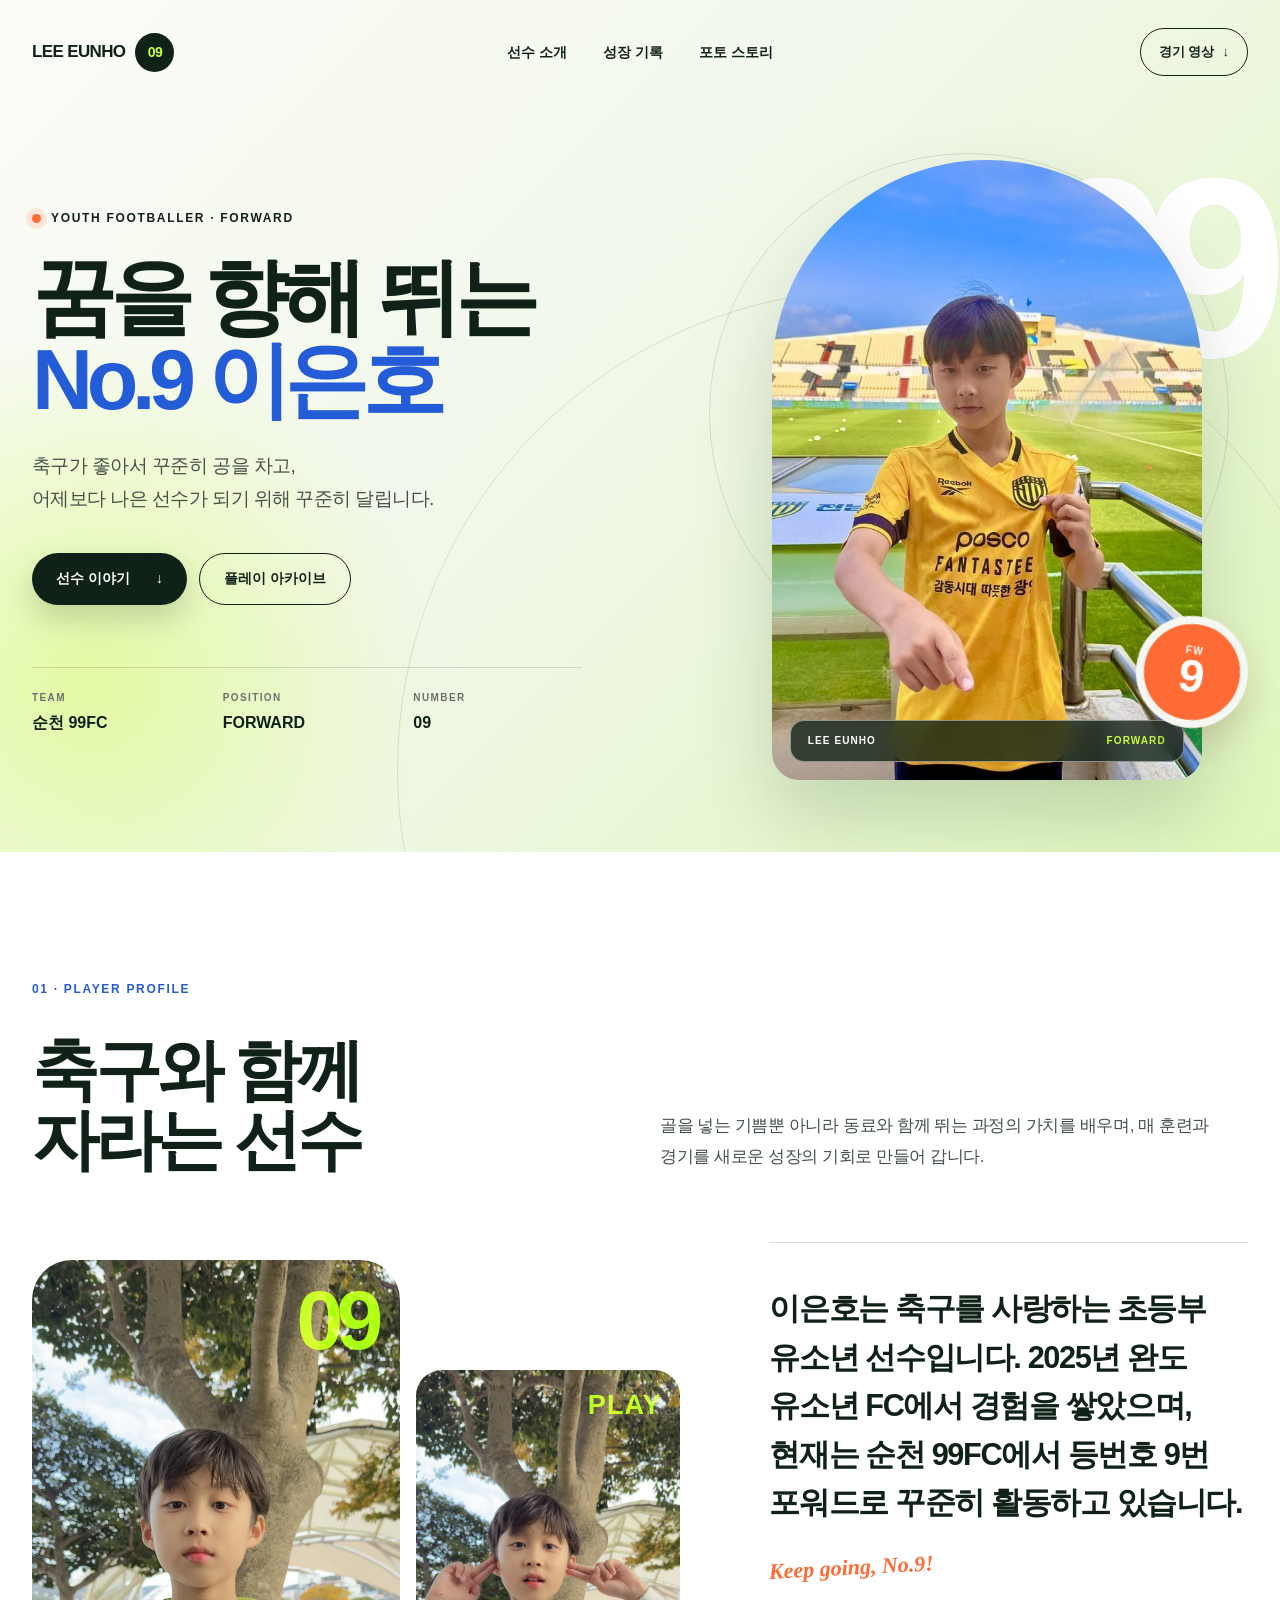
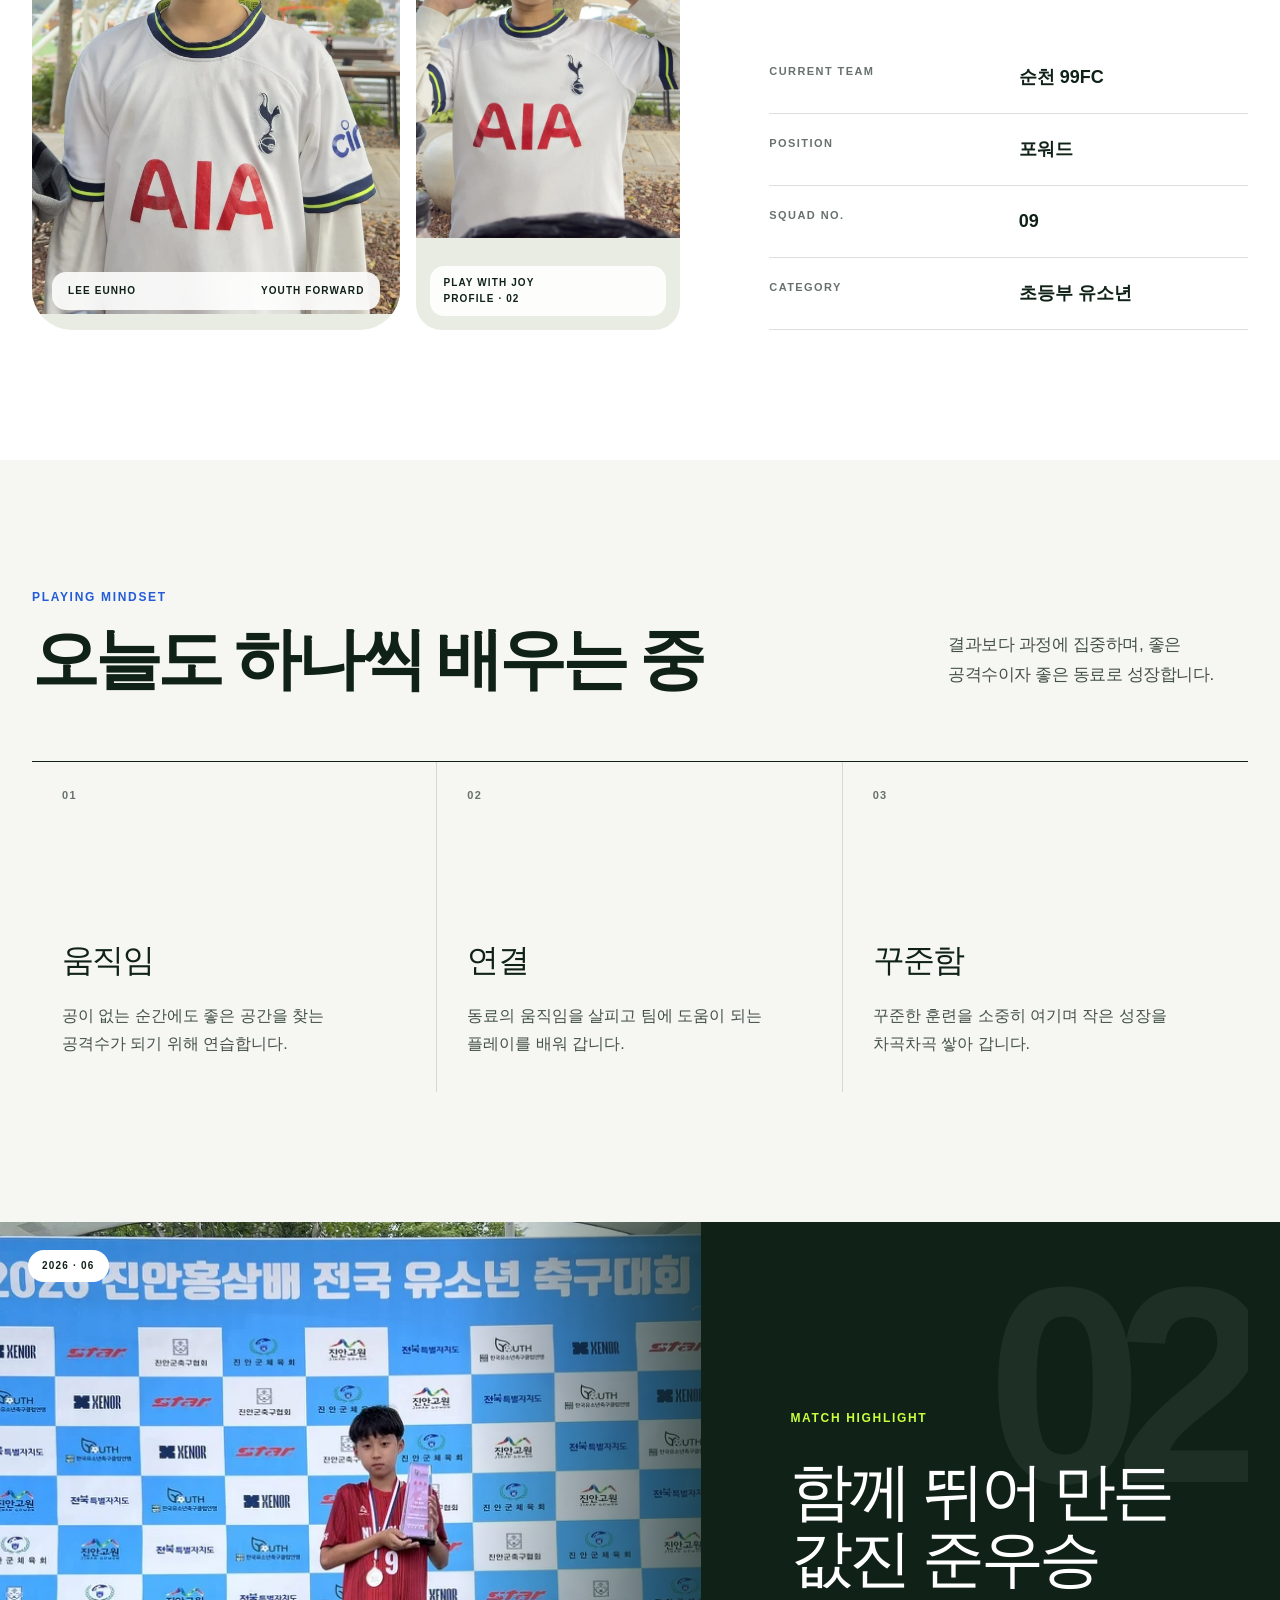
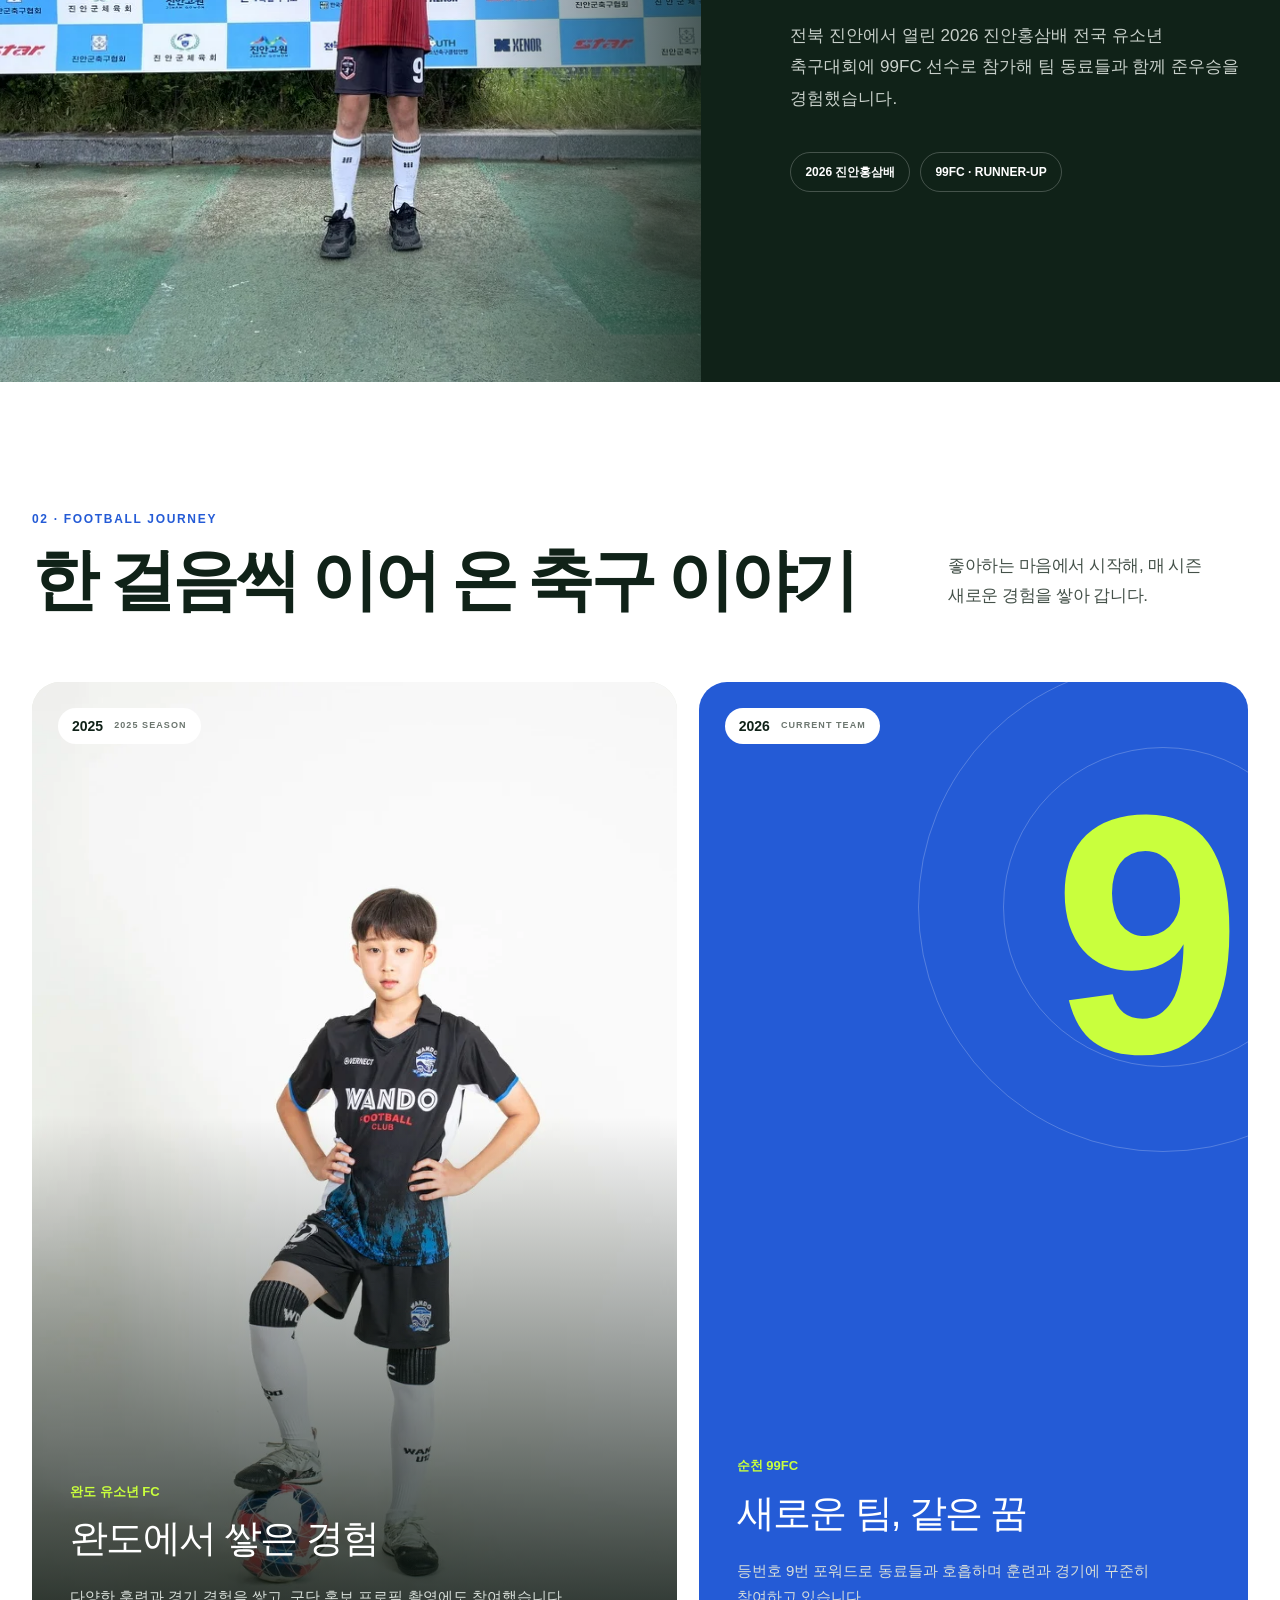
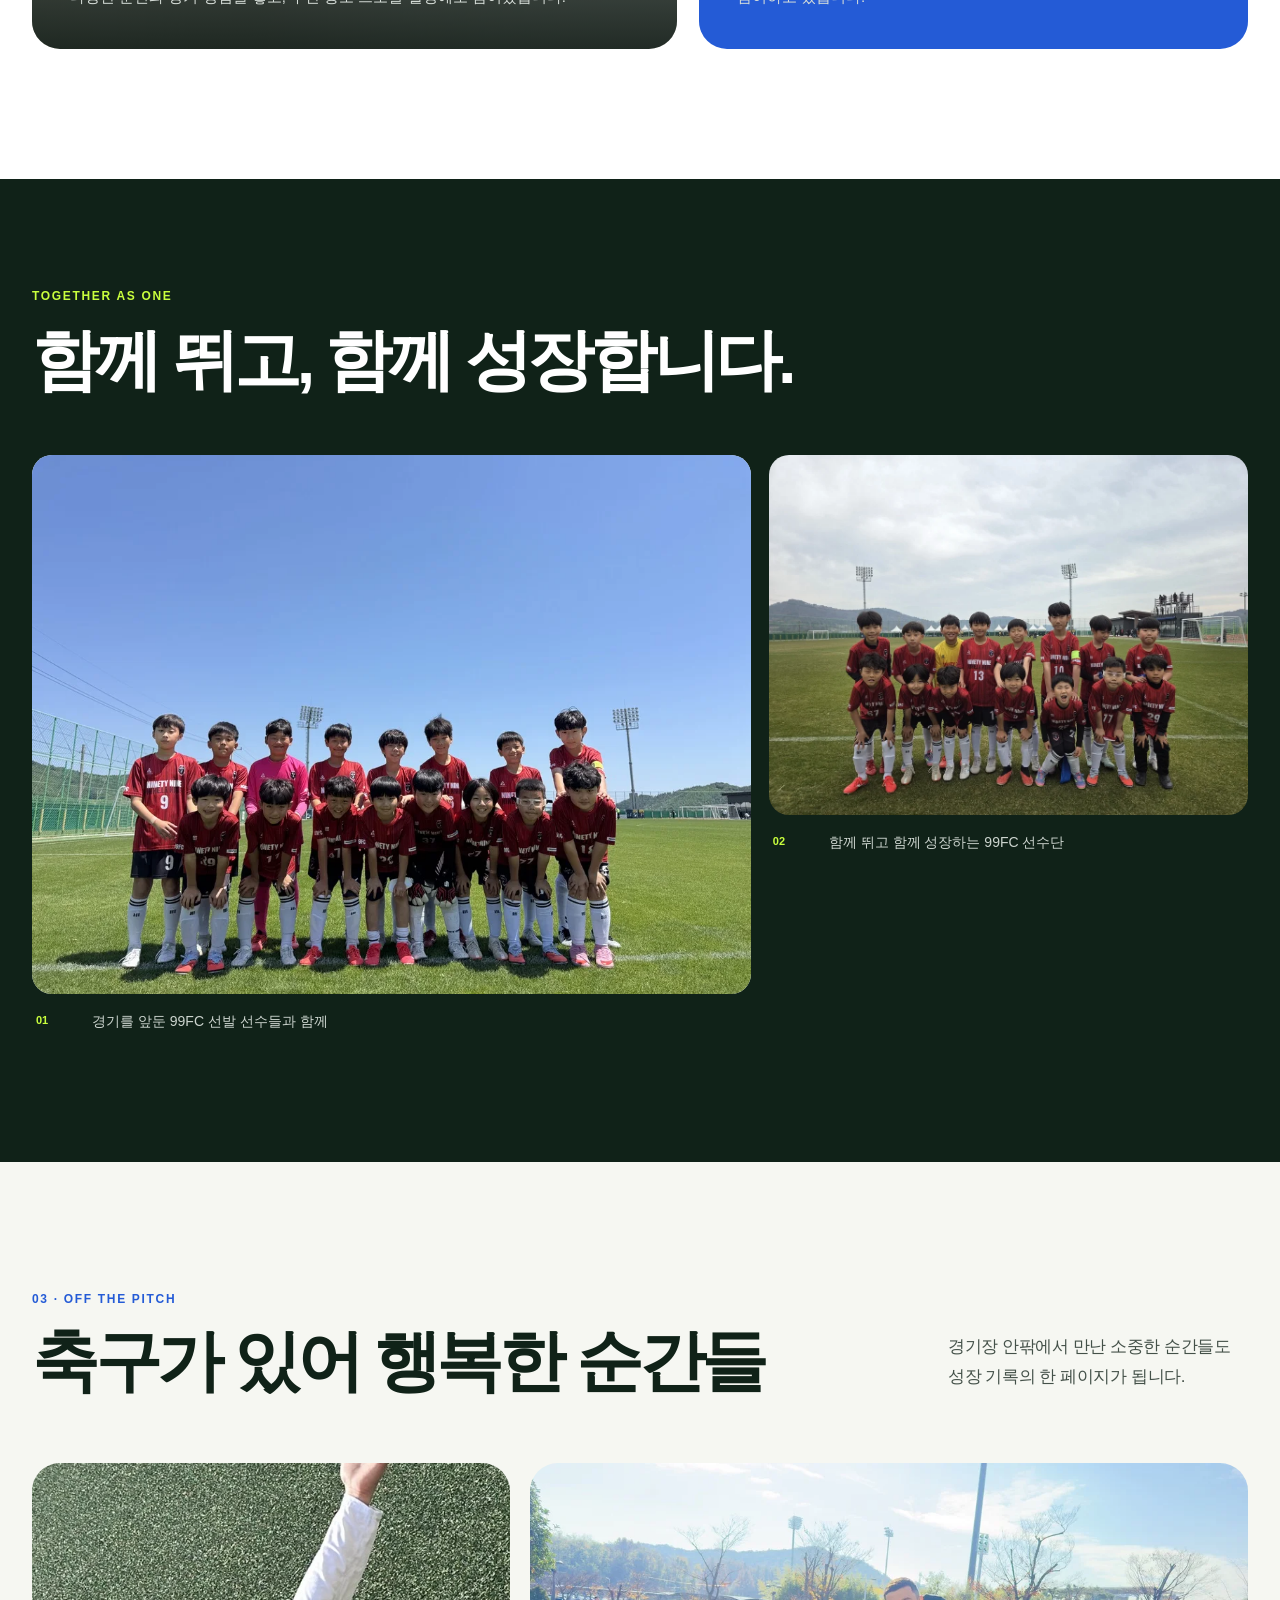
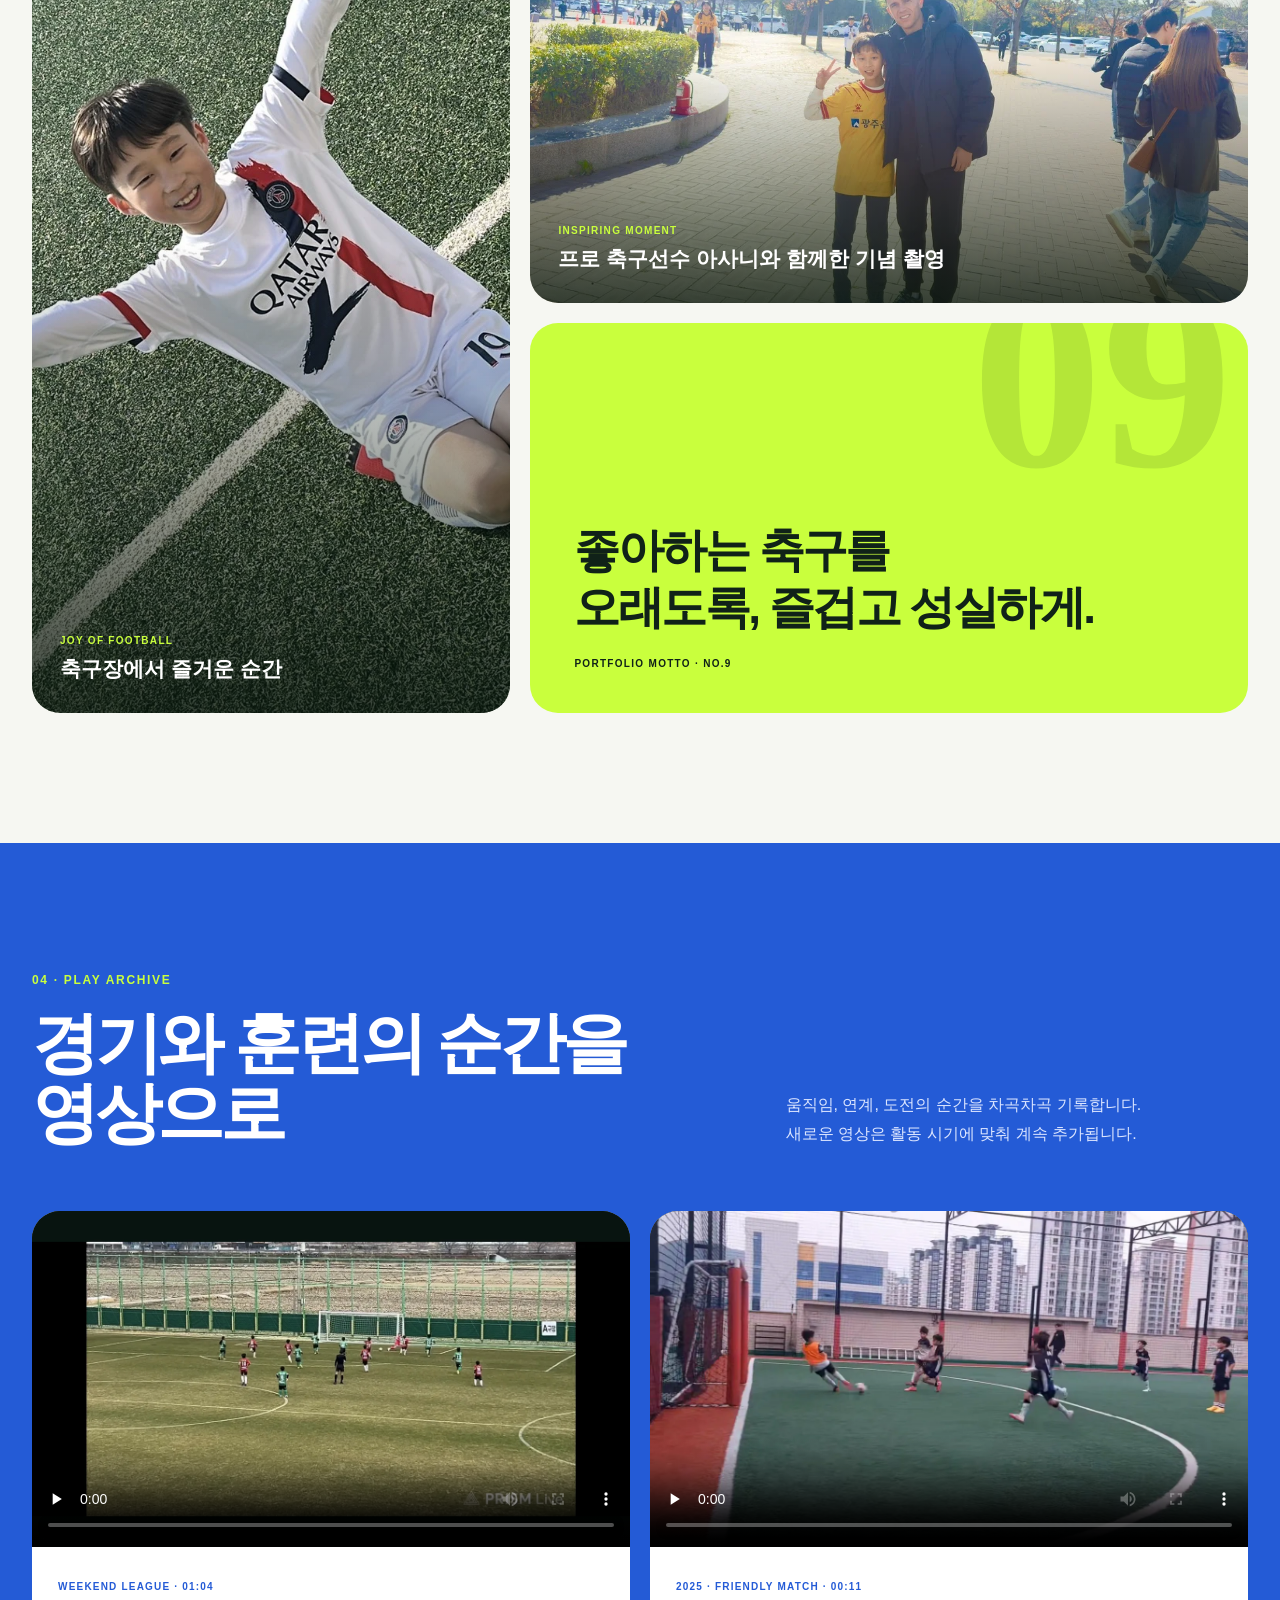
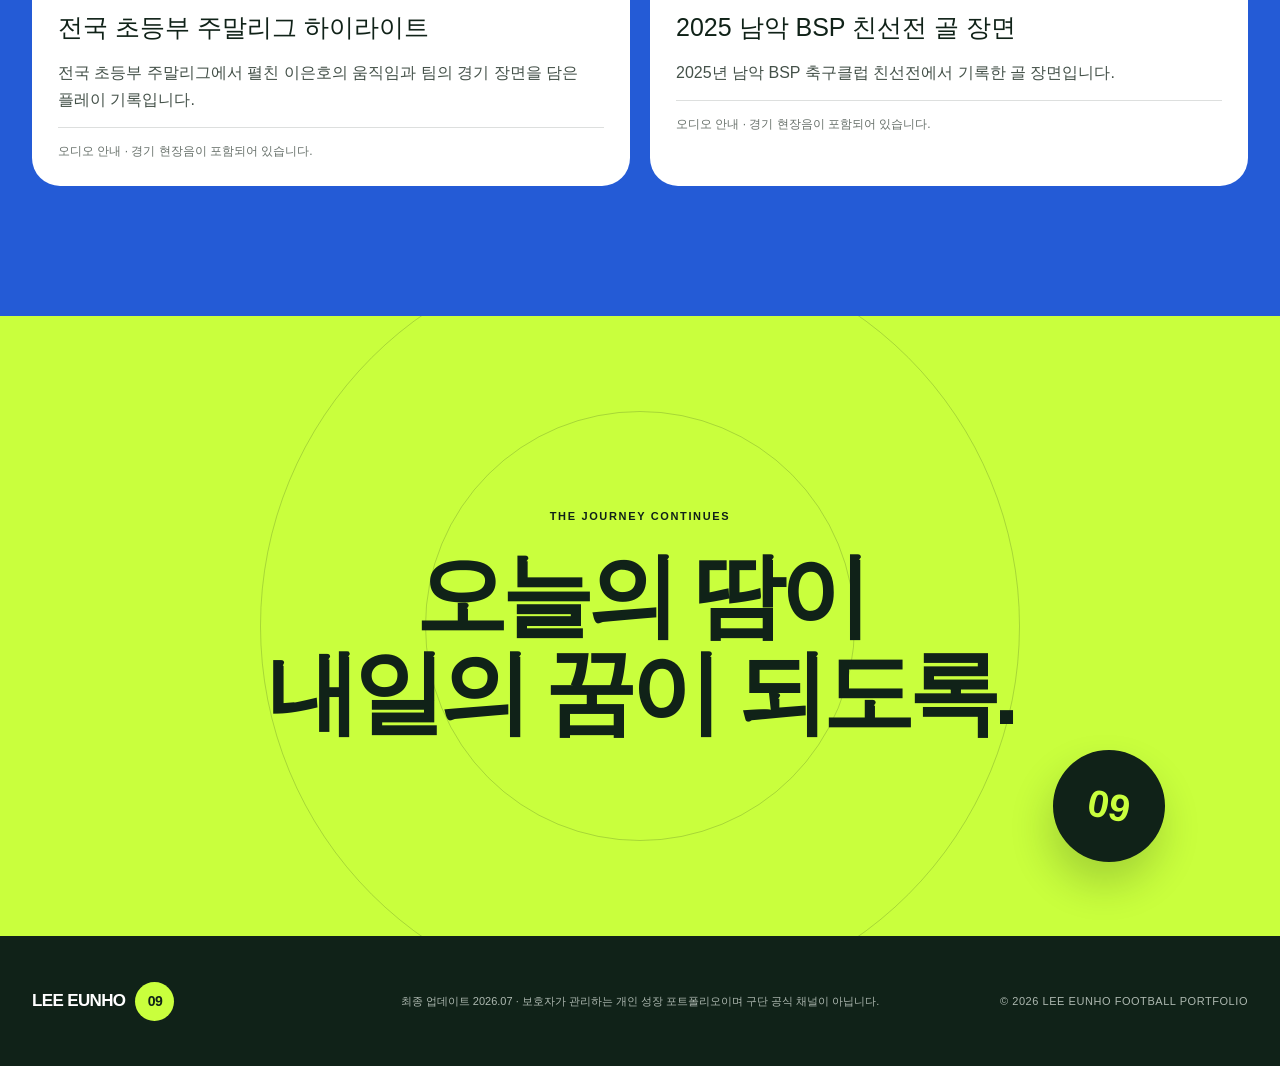
==== commit 2f7d1352: "포트폴리오 접근성과 배포 품질 개선" ====
--- a/lee-eunho-football-portfolio/index.html
+++ b/lee-eunho-football-portfolio/index.html
@@ -1 +1 @@
-<!DOCTYPE html><html lang="ko"><head><meta charSet="utf-8"/><meta name="viewport" content="width=device-width, initial-scale=1"/><link rel="preload" href="/lee-eunho-football-portfolio/images/hero-stadium.webp" as="image" fetchPriority="high"/><link rel="stylesheet" href="/lee-eunho-football-portfolio/_next/static/chunks/0o68ph.t1qc-t.css" data-precedence="next"/><link rel="preload" as="script" fetchPriority="low" href="/lee-eunho-football-portfolio/_next/static/chunks/15xrurgzs99gv.js"/><script src="/lee-eunho-football-portfolio/_next/static/chunks/0gdae2tnzw3oi.js" async=""></script><script src="/lee-eunho-football-portfolio/_next/static/chunks/07lhk_q6pmm3r.js" async=""></script><script src="/lee-eunho-football-portfolio/_next/static/chunks/turbopack-148w5at_u42in.js" async=""></script><script src="/lee-eunho-football-portfolio/_next/static/chunks/0dbhjjzl8qfwv.js" async=""></script><title>이은호 | 꿈을 향해 뛰는 No.9</title><meta name="description" content="축구를 사랑하며 꾸준히 성장하는 유소년 공격수 이은호의 경기, 대회, 훈련 기록을 담은 포트폴리오입니다."/><link rel="canonical" href="https://eunhorang.github.io/lee-eunho-football-portfolio/"/><meta property="og:title" content="이은호 | 꿈을 향해 뛰는 No.9"/><meta property="og:description" content="순천 99FC 등번호 9번 포워드 이은호의 성장 기록"/><meta property="og:url" content="https://eunhorang.github.io/lee-eunho-football-portfolio/"/><meta property="og:site_name" content="이은호 Football Portfolio"/><meta property="og:locale" content="ko_KR"/><meta property="og:image" content="https://eunhorang.github.io/lee-eunho-football-portfolio/og.png"/><meta property="og:image:width" content="1200"/><meta property="og:image:height" content="630"/><meta property="og:image:alt" content="이은호 꿈을 향해 뛰는 No.9 축구 포트폴리오"/><meta property="og:type" content="website"/><meta name="twitter:card" content="summary_large_image"/><meta name="twitter:title" content="이은호 | 꿈을 향해 뛰는 No.9"/><meta name="twitter:description" content="순천 99FC 등번호 9번 포워드 이은호의 성장 기록"/><meta name="twitter:image" content="https://eunhorang.github.io/lee-eunho-football-portfolio/og.png"/><link rel="shortcut icon" href="https://eunhorang.github.io/lee-eunho-football-portfolio/favicon.png"/><link rel="icon" href="https://eunhorang.github.io/lee-eunho-football-portfolio/favicon.png"/><link rel="apple-touch-icon" href="https://eunhorang.github.io/lee-eunho-football-portfolio/favicon.png"/><script src="/lee-eunho-football-portfolio/_next/static/chunks/03~yq9q893hmn.js" noModule=""></script></head><body><div hidden=""><!--$--><!--/$--></div><main id="top"><a class="skip-link" href="#main-content">본문으로 바로가기</a><header class="site-header" aria-label="주요 메뉴"><a class="brand" href="#top" aria-label="이은호 포트폴리오 처음으로"><span class="brand-name">LEE EUNHO</span><span class="brand-number">09</span></a><nav class="desktop-nav" aria-label="페이지 내 이동"><a href="#profile">선수 소개</a><a href="#journey">성장 기록</a><a href="#moments">포토 스토리</a></nav><a class="header-cta" href="#videos">경기 영상 <span aria-hidden="true">↗</span></a></header><div id="main-content"><section class="hero" aria-labelledby="hero-title"><div class="hero-orbit hero-orbit-one" aria-hidden="true"></div><div class="hero-orbit hero-orbit-two" aria-hidden="true"></div><div class="hero-copy"><p class="eyebrow"><span class="eyebrow-dot" aria-hidden="true"></span>YOUTH FOOTBALLER · FORWARD</p><h1 id="hero-title">꿈을 향해 뛰는<span>No.9 이은호</span></h1><p class="hero-description">축구가 좋아서 매일 공을 차고,<br/>어제보다 나은 선수가 되기 위해 꾸준히 달립니다.</p><div class="hero-actions"><a class="button button-primary" href="#profile">선수 이야기 <span aria-hidden="true">↓</span></a><a class="button button-secondary" href="#videos">플레이 아카이브</a></div><dl class="hero-facts"><div><dt>TEAM</dt><dd>순천 99FC</dd></div><div><dt>POSITION</dt><dd>FORWARD</dd></div><div><dt>NUMBER</dt><dd>09</dd></div></dl></div><div class="hero-visual"><span class="hero-big-number" aria-hidden="true">09</span><div class="hero-image-shell"><img class="hero-image" src="/lee-eunho-football-portfolio/images/hero-stadium.webp" alt="전남드래곤즈 홈구장에서 노란 유니폼을 입고 포즈를 취한 이은호" width="621" height="978" fetchPriority="high"/><div class="hero-image-label"><span>LEE EUNHO</span><strong>FORWARD</strong></div></div><div class="hero-badge" aria-label="공격수 등번호 9번"><span>FW</span><strong>9</strong></div></div></section><section class="profile section" id="profile" aria-labelledby="profile-title"><div class="section-heading"><p class="section-kicker">01 · PLAYER PROFILE</p><h2 id="profile-title">축구와 함께<br/>자라는 선수</h2><p>골을 넣는 기쁨뿐 아니라 동료와 함께 뛰는 과정의 가치를 배우며, 매 훈련과 경기를 새로운 성장의 기회로 만들어 갑니다.</p></div><div class="profile-grid"><div class="profile-images" aria-label="이은호 선수 프로필 사진"><figure class="profile-portrait"><img src="/lee-eunho-football-portfolio/images/profile-main.webp" alt="흰색 축구 유니폼을 입고 정면을 바라보는 이은호의 상반신 프로필" width="666" height="1182" loading="lazy"/><figcaption><span>LEE EUNHO</span><span>SUNCHEON · KOREA</span></figcaption></figure><figure class="profile-portrait profile-portrait-secondary"><img src="/lee-eunho-football-portfolio/images/profile-playful.webp" alt="흰색 축구 유니폼을 입고 두 손으로 장난스러운 포즈를 취한 이은호" width="666" height="1182" loading="lazy"/><figcaption><span>PLAY WITH JOY</span><span>PROFILE · 02</span></figcaption></figure></div><div class="profile-details"><div class="profile-intro"><p class="large-copy">이은호는 축구를 사랑하는 초등부 유소년 선수입니다. 2025년 완도 유소년 FC에서 경험을 쌓았으며, 현재는 99FC에서 등번호 9번 포워드로 꾸준히 활동하고 있습니다.</p><p class="hand-note">Keep going, No.9!</p></div><dl class="fact-list"><div><dt>CURRENT TEAM</dt><dd>순천 99FC</dd></div><div><dt>POSITION</dt><dd>포워드</dd></div><div><dt>SQUAD NO.</dt><dd>09</dd></div><div><dt>CATEGORY</dt><dd>초등부 유소년</dd></div></dl></div></div></section><section class="growth section" aria-labelledby="growth-title"><div class="section-heading row-heading"><div><p class="section-kicker">PLAYING MINDSET</p><h2 id="growth-title">오늘도 하나씩 배우는 중</h2></div><p>결과보다 과정에 집중하며, 좋은 공격수이자 좋은 동료로 성장합니다.</p></div><div class="growth-grid"><article class="growth-card"><span>01</span><h3>움직임</h3><p>공이 없는 순간에도 좋은 공간을 찾는 공격수가 되기 위해 연습합니다.</p></article><article class="growth-card"><span>02</span><h3>연결</h3><p>동료의 움직임을 살피고 팀에 도움이 되는 플레이를 배워 갑니다.</p></article><article class="growth-card"><span>03</span><h3>꾸준함</h3><p>매일의 훈련을 소중히 여기며 작은 성장을 차곡차곡 쌓아 갑니다.</p></article></div></section><section class="achievement section" aria-labelledby="achievement-title"><div class="achievement-photo"><img src="/lee-eunho-football-portfolio/images/jinan-runner-up.webp" alt="2026 진안홍삼배 전국 유소년 축구대회 준우승 트로피와 메달을 든 99FC 9번 이은호" width="1024" height="768" loading="lazy"/><span class="photo-index">2026 · 06</span></div><div class="achievement-copy"><p class="section-kicker light">MATCH HIGHLIGHT</p><p class="achievement-medal" aria-hidden="true">02</p><h2 id="achievement-title">함께 뛰어 만든<br/>값진 준우승</h2><p>전북 진안에서 열린 2026 진안홍삼배 전국 유소년 축구대회에 99FC 선수로 참가해 팀 동료들과 함께 준우승을 경험했습니다.</p><div class="achievement-meta"><span>2026 진안홍삼배</span><span>99FC · RUNNER-UP</span></div></div></section><section class="journey section" id="journey" aria-labelledby="journey-title"><div class="section-heading row-heading"><div><p class="section-kicker">02 · FOOTBALL JOURNEY</p><h2 id="journey-title">한 걸음씩 이어 온 축구 이야기</h2></div><p>좋아하는 마음에서 시작해, 매 시즌 새로운 경험을 쌓아 갑니다.</p></div><div class="timeline"><article class="timeline-card timeline-card-image"><div class="timeline-year"><span>2025</span><small>FIRST CHAPTER</small></div><img src="/lee-eunho-football-portfolio/images/wando-profile.webp" alt="완도 유소년 FC 유니폼을 입고 축구공에 발을 올린 이은호의 2025년 홍보 프로필" width="724" height="1086" loading="lazy"/><div class="timeline-content"><p>완도 유소년 FC</p><h3>첫 번째 유소년 팀 경험</h3><span>다양한 훈련과 경기 경험을 쌓고, 구단 홍보 프로필 촬영에도 참여했습니다.</span></div></article><article class="timeline-card timeline-card-current"><div class="timeline-year"><span>2026</span><small>NOW PLAYING</small></div><div class="current-number" aria-hidden="true">9</div><div class="timeline-content"><p>순천 99FC</p><h3>새로운 팀, 같은 꿈</h3><span>등번호 9번 포워드로 동료들과 호흡하며 훈련과 경기에 꾸준히 참여하고 있습니다.</span></div></article></div></section><section class="team-story section" aria-labelledby="team-title"><div class="team-heading"><p class="section-kicker light">TOGETHER AS ONE</p><h2 id="team-title">함께 뛰고, 함께 성장합니다.</h2></div><div class="team-gallery"><figure class="team-photo team-photo-wide"><img src="/lee-eunho-football-portfolio/images/starting-eleven.webp" alt="99FC 경기 선발 선수들, 맨 왼쪽에 서 있는 9번 이은호" width="1024" height="768" loading="lazy"/><figcaption><span>01</span><p>경기를 앞둔 99FC 선발 선수들과 함께</p></figcaption></figure><figure class="team-photo"><img src="/lee-eunho-football-portfolio/images/team-99fc.webp" alt="경기장에서 함께 촬영한 순천 99FC 유소년 선수단" width="1024" height="768" loading="lazy"/><figcaption><span>02</span><p>함께 뛰고 함께 성장하는 99FC 선수단</p></figcaption></figure></div></section><section class="moments section" id="moments" aria-labelledby="moments-title"><div class="section-heading row-heading"><div><p class="section-kicker">03 · OFF THE PITCH</p><h2 id="moments-title">축구가 있어 행복한 순간들</h2></div><p>경기장 안팎에서 만난 소중한 순간들도 성장 기록의 한 페이지가 됩니다.</p></div><div class="moments-grid"><figure class="moment-card moment-happy"><img src="/lee-eunho-football-portfolio/images/happy-football.webp" alt="축구장에서 두 팔을 벌리고 환하게 웃는 이은호" width="718" height="1094" loading="lazy"/><figcaption><span>JOY OF FOOTBALL</span><strong>축구를 할 때 가장 행복한 은호</strong></figcaption></figure><figure class="moment-card moment-meeting"><img src="/lee-eunho-football-portfolio/images/with-asani.webp" alt="광주FC 유니폼을 입은 이은호가 아사니 선수와 함께 선 모습" width="1182" height="666" loading="lazy"/><figcaption><span>INSPIRING MOMENT</span><strong>프로 축구선수 아사니와 함께한 기념 촬영</strong></figcaption></figure><blockquote class="moment-quote"><span aria-hidden="true">“</span><p>좋아하는 축구를<br/>오래도록, 즐겁고 성실하게.</p><cite>LEE EUNHO · NO.9</cite></blockquote></div></section><section class="videos section" id="videos" aria-labelledby="videos-title"><div class="video-heading"><div><p class="section-kicker light">04 · PLAY ARCHIVE</p><h2 id="videos-title">경기와 훈련의 순간을 영상으로</h2></div><p>움직임, 연계, 도전의 순간을 차곡차곡 기록합니다.<br/>새로운 영상은 활동 시기에 맞춰 계속 추가됩니다.</p></div><div class="video-grid"><article class="video-card"><video class="video-player" controls="" playsInline="" preload="metadata" poster="/lee-eunho-football-portfolio/images/videos/weekend-league-highlights.webp" aria-label="전국 초등부 주말리그 하이라이트 영상"><source src="/lee-eunho-football-portfolio/videos/weekend-league-highlights.mp4" type="video/mp4"/>이 브라우저에서는 영상을 재생할 수 없습니다.</video><div class="video-card-copy"><span>WEEKEND LEAGUE · 01:04</span><h3>전국 초등부 주말리그 하이라이트</h3><p>전국 초등부 주말리그에서 펼친 이은호의 움직임과 팀의 경기 장면을 담은 플레이 기록입니다.</p></div></article><article class="video-card"><video class="video-player" controls="" playsInline="" preload="metadata" poster="/lee-eunho-football-portfolio/images/videos/namaak-bsp-friendly-goal-2025.webp" aria-label="2025 남악 BSP 친선전 골 장면 영상"><source src="/lee-eunho-football-portfolio/videos/namaak-bsp-friendly-goal-2025.mp4" type="video/mp4"/>이 브라우저에서는 영상을 재생할 수 없습니다.</video><div class="video-card-copy"><span>2025 · FRIENDLY MATCH · 00:11</span><h3>2025 남악 BSP 친선전 골 장면</h3><p>남악 BSP 축구클럽과의 친선전에서 공격 기회를 끝까지 이어 가며 골로 마무리한 득점 기록입니다.</p></div></article></div></section><section class="closing" aria-label="포트폴리오 소개"><p>THE JOURNEY CONTINUES</p><h2>오늘의 땀이<br/>내일의 꿈이 되도록.</h2><div class="closing-ball" aria-hidden="true">09</div></section></div><footer class="site-footer"><a class="brand footer-brand" href="#top"><span class="brand-name">LEE EUNHO</span><span class="brand-number">09</span></a><p>보호자가 관리하는 유소년 선수 성장 포트폴리오입니다.</p><p>© <!-- -->2026<!-- --> LEE EUNHO FOOTBALL PORTFOLIO</p></footer></main><!--$--><!--/$--><script src="/lee-eunho-football-portfolio/_next/static/chunks/15xrurgzs99gv.js" id="_R_" async=""></script><script>(self.__next_f=self.__next_f||[]).push([0])</script><script>self.__next_f.push([1,"1:\"$Sreact.fragment\"\n2:I[39756,[\"/lee-eunho-football-portfolio/_next/static/chunks/0dbhjjzl8qfwv.js\"],\"default\"]\n3:I[37457,[\"/lee-eunho-football-portfolio/_next/static/chunks/0dbhjjzl8qfwv.js\"],\"default\"]\n10:I[68027,[\"/lee-eunho-football-portfolio/_next/static/chunks/0dbhjjzl8qfwv.js\"],\"default\",1]\n:HL[\"/lee-eunho-football-portfolio/_next/static/chunks/0o68ph.t1qc-t.css\",\"style\"]\n:HL[\"/lee-eunho-football-portfolio/images/hero-stadium.webp\",\"image\",{\"fetchPriority\":\"high\"}]\n"])</script><script>self.__next_f.push([1,"0:{\"P\":null,\"c\":[\"\",\"\"],\"q\":\"\",\"i\":false,\"f\":[[[\"\",{\"children\":[\"__PAGE__\",{}]},\"$undefined\",\"$undefined\",16],[[\"$\",\"$1\",\"c\",{\"children\":[[[\"$\",\"link\",\"0\",{\"rel\":\"stylesheet\",\"href\":\"/lee-eunho-football-portfolio/_next/static/chunks/0o68ph.t1qc-t.css\",\"precedence\":\"next\",\"crossOrigin\":\"$undefined\",\"nonce\":\"$undefined\"}],[\"$\",\"script\",\"script-0\",{\"src\":\"/lee-eunho-football-portfolio/_next/static/chunks/0dbhjjzl8qfwv.js\",\"async\":true,\"nonce\":\"$undefined\"}]],[\"$\",\"html\",null,{\"lang\":\"ko\",\"children\":[\"$\",\"body\",null,{\"children\":[\"$\",\"$L2\",null,{\"parallelRouterKey\":\"children\",\"error\":\"$undefined\",\"errorStyles\":\"$undefined\",\"errorScripts\":\"$undefined\",\"template\":[\"$\",\"$L3\",null,{}],\"templateStyles\":\"$undefined\",\"templateScripts\":\"$undefined\",\"notFound\":[[[\"$\",\"title\",null,{\"children\":\"404: This page could not be found.\"}],[\"$\",\"div\",null,{\"style\":{\"fontFamily\":\"system-ui,\\\"Segoe UI\\\",Roboto,Helvetica,Arial,sans-serif,\\\"Apple Color Emoji\\\",\\\"Segoe UI Emoji\\\"\",\"height\":\"100vh\",\"textAlign\":\"center\",\"display\":\"flex\",\"flexDirection\":\"column\",\"alignItems\":\"center\",\"justifyContent\":\"center\"},\"children\":[\"$\",\"div\",null,{\"children\":[[\"$\",\"style\",null,{\"dangerouslySetInnerHTML\":{\"__html\":\"body{color:#000;background:#fff;margin:0}.next-error-h1{border-right:1px solid rgba(0,0,0,.3)}@media (prefers-color-scheme:dark){body{color:#fff;background:#000}.next-error-h1{border-right:1px solid rgba(255,255,255,.3)}}\"}}],[\"$\",\"h1\",null,{\"className\":\"next-error-h1\",\"style\":{\"display\":\"inline-block\",\"margin\":\"0 20px 0 0\",\"padding\":\"0 23px 0 0\",\"fontSize\":24,\"fontWeight\":500,\"verticalAlign\":\"top\",\"lineHeight\":\"49px\"},\"children\":404}],[\"$\",\"div\",null,{\"style\":{\"display\":\"inline-block\"},\"children\":[\"$\",\"h2\",null,{\"style\":{\"fontSize\":14,\"fontWeight\":400,\"lineHeight\":\"49px\",\"margin\":0},\"children\":\"This page could not be found.\"}]}]]}]}]],[]],\"forbidden\":\"$undefined\",\"unauthorized\":\"$undefined\"}]}]}]]}],{\"children\":[[\"$\",\"$1\",\"c\",{\"children\":[[\"$\",\"main\",null,{\"id\":\"top\",\"children\":[[\"$\",\"a\",null,{\"className\":\"skip-link\",\"href\":\"#main-content\",\"children\":\"본문으로 바로가기\"}],[\"$\",\"header\",null,{\"className\":\"site-header\",\"aria-label\":\"주요 메뉴\",\"children\":[[\"$\",\"a\",null,{\"className\":\"brand\",\"href\":\"#top\",\"aria-label\":\"이은호 포트폴리오 처음으로\",\"children\":[[\"$\",\"span\",null,{\"className\":\"brand-name\",\"children\":\"LEE EUNHO\"}],[\"$\",\"span\",null,{\"className\":\"brand-number\",\"children\":\"09\"}]]}],[\"$\",\"nav\",null,{\"className\":\"desktop-nav\",\"aria-label\":\"페이지 내 이동\",\"children\":[[\"$\",\"a\",null,{\"href\":\"#profile\",\"children\":\"선수 소개\"}],[\"$\",\"a\",null,{\"href\":\"#journey\",\"children\":\"성장 기록\"}],[\"$\",\"a\",null,{\"href\":\"#moments\",\"children\":\"포토 스토리\"}]]}],[\"$\",\"a\",null,{\"className\":\"header-cta\",\"href\":\"#videos\",\"children\":[\"경기 영상 \",[\"$\",\"span\",null,{\"aria-hidden\":\"true\",\"children\":\"↗\"}]]}]]}],[\"$\",\"div\",null,{\"id\":\"main-content\",\"children\":[[\"$\",\"section\",null,{\"className\":\"hero\",\"aria-labelledby\":\"hero-title\",\"children\":[[\"$\",\"div\",null,{\"className\":\"hero-orbit hero-orbit-one\",\"aria-hidden\":\"true\"}],[\"$\",\"div\",null,{\"className\":\"hero-orbit hero-orbit-two\",\"aria-hidden\":\"true\"}],[\"$\",\"div\",null,{\"className\":\"hero-copy\",\"children\":[[\"$\",\"p\",null,{\"className\":\"eyebrow\",\"children\":[[\"$\",\"span\",null,{\"className\":\"eyebrow-dot\",\"aria-hidden\":\"true\"}],\"YOUTH FOOTBALLER · FORWARD\"]}],[\"$\",\"h1\",null,{\"id\":\"hero-title\",\"children\":[\"꿈을 향해 뛰는\",[\"$\",\"span\",null,{\"children\":\"No.9 이은호\"}]]}],[\"$\",\"p\",null,{\"className\":\"hero-description\",\"children\":[\"축구가 좋아서 매일 공을 차고,\",[\"$\",\"br\",null,{}],\"어제보다 나은 선수가 되기 위해 꾸준히 달립니다.\"]}],[\"$\",\"div\",null,{\"className\":\"hero-actions\",\"children\":[[\"$\",\"a\",null,{\"className\":\"button button-primary\",\"href\":\"#profile\",\"children\":[\"선수 이야기 \",[\"$\",\"span\",null,{\"aria-hidden\":\"true\",\"children\":\"↓\"}]]}],[\"$\",\"a\",null,{\"className\":\"button button-secondary\",\"href\":\"#videos\",\"children\":\"플레이 아카이브\"}]]}],[\"$\",\"dl\",null,{\"className\":\"hero-facts\",\"children\":[[\"$\",\"div\",null,{\"children\":[[\"$\",\"dt\",null,{\"children\":\"TEAM\"}],[\"$\",\"dd\",null,{\"children\":\"순천 99FC\"}]]}],[\"$\",\"div\",null,{\"children\":[[\"$\",\"dt\",null,{\"children\":\"POSITION\"}],[\"$\",\"dd\",null,{\"children\":\"FORWARD\"}]]}],[\"$\",\"div\",null,{\"children\":[[\"$\",\"dt\",null,{\"children\":\"NUMBER\"}],[\"$\",\"dd\",null,{\"children\":\"09\"}]]}]]}]]}],[\"$\",\"div\",null,{\"className\":\"hero-visual\",\"children\":[[\"$\",\"span\",null,{\"className\":\"hero-big-number\",\"aria-hidden\":\"true\",\"children\":\"09\"}],[\"$\",\"div\",null,{\"className\":\"hero-image-shell\",\"children\":[[\"$\",\"img\",null,{\"className\":\"hero-image\",\"src\":\"/lee-eunho-football-portfolio/images/hero-stadium.webp\",\"alt\":\"전남드래곤즈 홈구장에서 노란 유니폼을 입고 포즈를 취한 이은호\",\"width\":\"621\",\"height\":\"978\",\"fetchPriority\":\"high\"}],[\"$\",\"div\",null,{\"className\":\"hero-image-label\",\"children\":[[\"$\",\"span\",null,{\"children\":\"LEE EUNHO\"}],[\"$\",\"strong\",null,{\"children\":\"FORWARD\"}]]}]]}],[\"$\",\"div\",null,{\"className\":\"hero-badge\",\"aria-label\":\"공격수 등번호 9번\",\"children\":[[\"$\",\"span\",null,{\"children\":\"FW\"}],[\"$\",\"strong\",null,{\"children\":\"9\"}]]}]]}]]}],[\"$\",\"section\",null,{\"className\":\"profile section\",\"id\":\"profile\",\"aria-labelledby\":\"profile-title\",\"children\":[\"$L4\",\"$L5\"]}],\"$L6\",\"$L7\",\"$L8\",\"$L9\",\"$La\",\"$Lb\",\"$Lc\"]}],\"$Ld\"]}],null,\"$Le\"]}],{},null,false,null]},null,false,null],\"$Lf\",false]],\"m\":\"$undefined\",\"G\":[\"$10\",[\"$L11\"]],\"S\":true,\"h\":null,\"s\":\"$undefined\",\"l\":\"$undefined\",\"p\":\"$undefined\",\"d\":\"$undefined\",\"b\":\"01a9PThVY0uFNDGB3zOVd\"}\n"])</script><script>self.__next_f.push([1,"12:I[97367,[\"/lee-eunho-football-portfolio/_next/static/chunks/0dbhjjzl8qfwv.js\"],\"OutletBoundary\"]\n13:\"$Sreact.suspense\"\n15:I[97367,[\"/lee-eunho-football-portfolio/_next/static/chunks/0dbhjjzl8qfwv.js\"],\"ViewportBoundary\"]\n17:I[97367,[\"/lee-eunho-football-portfolio/_next/static/chunks/0dbhjjzl8qfwv.js\"],\"MetadataBoundary\"]\n4:[\"$\",\"div\",null,{\"className\":\"section-heading\",\"children\":[[\"$\",\"p\",null,{\"className\":\"section-kicker\",\"children\":\"01 · PLAYER PROFILE\"}],[\"$\",\"h2\",null,{\"id\":\"profile-title\",\"children\":[\"축구와 함께\",[\"$\",\"br\",null,{}],\"자라는 선수\"]}],[\"$\",\"p\",null,{\"children\":\"골을 넣는 기쁨뿐 아니라 동료와 함께 뛰는 과정의 가치를 배우며, 매 훈련과 경기를 새로운 성장의 기회로 만들어 갑니다.\"}]]}]\n"])</script><script>self.__next_f.push([1,"5:[\"$\",\"div\",null,{\"className\":\"profile-grid\",\"children\":[[\"$\",\"div\",null,{\"className\":\"profile-images\",\"aria-label\":\"이은호 선수 프로필 사진\",\"children\":[[\"$\",\"figure\",null,{\"className\":\"profile-portrait\",\"children\":[[\"$\",\"img\",null,{\"src\":\"/lee-eunho-football-portfolio/images/profile-main.webp\",\"alt\":\"흰색 축구 유니폼을 입고 정면을 바라보는 이은호의 상반신 프로필\",\"width\":\"666\",\"height\":\"1182\",\"loading\":\"lazy\"}],[\"$\",\"figcaption\",null,{\"children\":[[\"$\",\"span\",null,{\"children\":\"LEE EUNHO\"}],[\"$\",\"span\",null,{\"children\":\"SUNCHEON · KOREA\"}]]}]]}],[\"$\",\"figure\",null,{\"className\":\"profile-portrait profile-portrait-secondary\",\"children\":[[\"$\",\"img\",null,{\"src\":\"/lee-eunho-football-portfolio/images/profile-playful.webp\",\"alt\":\"흰색 축구 유니폼을 입고 두 손으로 장난스러운 포즈를 취한 이은호\",\"width\":\"666\",\"height\":\"1182\",\"loading\":\"lazy\"}],[\"$\",\"figcaption\",null,{\"children\":[[\"$\",\"span\",null,{\"children\":\"PLAY WITH JOY\"}],[\"$\",\"span\",null,{\"children\":\"PROFILE · 02\"}]]}]]}]]}],[\"$\",\"div\",null,{\"className\":\"profile-details\",\"children\":[[\"$\",\"div\",null,{\"className\":\"profile-intro\",\"children\":[[\"$\",\"p\",null,{\"className\":\"large-copy\",\"children\":\"이은호는 축구를 사랑하는 초등부 유소년 선수입니다. 2025년 완도 유소년 FC에서 경험을 쌓았으며, 현재는 99FC에서 등번호 9번 포워드로 꾸준히 활동하고 있습니다.\"}],[\"$\",\"p\",null,{\"className\":\"hand-note\",\"children\":\"Keep going, No.9!\"}]]}],[\"$\",\"dl\",null,{\"className\":\"fact-list\",\"children\":[[\"$\",\"div\",\"CURRENT TEAM\",{\"children\":[[\"$\",\"dt\",null,{\"children\":\"CURRENT TEAM\"}],[\"$\",\"dd\",null,{\"children\":\"순천 99FC\"}]]}],[\"$\",\"div\",\"POSITION\",{\"children\":[[\"$\",\"dt\",null,{\"children\":\"POSITION\"}],[\"$\",\"dd\",null,{\"children\":\"포워드\"}]]}],[\"$\",\"div\",\"SQUAD NO.\",{\"children\":[[\"$\",\"dt\",null,{\"children\":\"SQUAD NO.\"}],[\"$\",\"dd\",null,{\"children\":\"09\"}]]}],[\"$\",\"div\",\"CATEGORY\",{\"children\":[[\"$\",\"dt\",null,{\"children\":\"CATEGORY\"}],[\"$\",\"dd\",null,{\"children\":\"초등부 유소년\"}]]}]]}]]}]]}]\n"])</script><script>self.__next_f.push([1,"6:[\"$\",\"section\",null,{\"className\":\"growth section\",\"aria-labelledby\":\"growth-title\",\"children\":[[\"$\",\"div\",null,{\"className\":\"section-heading row-heading\",\"children\":[[\"$\",\"div\",null,{\"children\":[[\"$\",\"p\",null,{\"className\":\"section-kicker\",\"children\":\"PLAYING MINDSET\"}],[\"$\",\"h2\",null,{\"id\":\"growth-title\",\"children\":\"오늘도 하나씩 배우는 중\"}]]}],[\"$\",\"p\",null,{\"children\":\"결과보다 과정에 집중하며, 좋은 공격수이자 좋은 동료로 성장합니다.\"}]]}],[\"$\",\"div\",null,{\"className\":\"growth-grid\",\"children\":[[\"$\",\"article\",\"01\",{\"className\":\"growth-card\",\"children\":[[\"$\",\"span\",null,{\"children\":\"01\"}],[\"$\",\"h3\",null,{\"children\":\"움직임\"}],[\"$\",\"p\",null,{\"children\":\"공이 없는 순간에도 좋은 공간을 찾는 공격수가 되기 위해 연습합니다.\"}]]}],[\"$\",\"article\",\"02\",{\"className\":\"growth-card\",\"children\":[[\"$\",\"span\",null,{\"children\":\"02\"}],[\"$\",\"h3\",null,{\"children\":\"연결\"}],[\"$\",\"p\",null,{\"children\":\"동료의 움직임을 살피고 팀에 도움이 되는 플레이를 배워 갑니다.\"}]]}],[\"$\",\"article\",\"03\",{\"className\":\"growth-card\",\"children\":[[\"$\",\"span\",null,{\"children\":\"03\"}],[\"$\",\"h3\",null,{\"children\":\"꾸준함\"}],[\"$\",\"p\",null,{\"children\":\"매일의 훈련을 소중히 여기며 작은 성장을 차곡차곡 쌓아 갑니다.\"}]]}]]}]]}]\n7:[\"$\",\"section\",null,{\"className\":\"achievement section\",\"aria-labelledby\":\"achievement-title\",\"children\":[[\"$\",\"div\",null,{\"className\":\"achievement-photo\",\"children\":[[\"$\",\"img\",null,{\"src\":\"/lee-eunho-football-portfolio/images/jinan-runner-up.webp\",\"alt\":\"2026 진안홍삼배 전국 유소년 축구대회 준우승 트로피와 메달을 든 99FC 9번 이은호\",\"width\":\"1024\",\"height\":\"768\",\"loading\":\"lazy\"}],[\"$\",\"span\",null,{\"className\":\"photo-index\",\"children\":\"2026 · 06\"}]]}],[\"$\",\"div\",null,{\"className\":\"achievement-copy\",\"children\":[[\"$\",\"p\",null,{\"className\":\"section-kicker light\",\"children\":\"MATCH HIGHLIGHT\"}],[\"$\",\"p\",null,{\"className\":\"achievement-medal\",\"aria-hidden\":\"true\",\"children\":\"02\"}],[\"$\",\"h2\",null,{\"id\":\"achievement-title\",\"children\":[\"함께 뛰어 만든\",[\"$\",\"br\",null,{}],\"값진 준우승\"]}],[\"$\",\"p\",null,{\"children\":\"전북 진안에서 열린 2026 진안홍삼배 전국 유소년 축구대회에 99FC 선수로 참가해 팀 동료들과 함께 준우승을 경험했습니다.\"}],[\"$\",\"div\",null,{\"className\":\"achievement-meta\",\"children\":[[\"$\",\"span\",null,{\"children\":\"2026 진안홍삼배\"}],[\"$\",\"span\",null,{\"children\":\"99FC · RUNNER-UP\"}]]}]]}]]}]\n"])</script><script>self.__next_f.push([1,"8:[\"$\",\"section\",null,{\"className\":\"journey section\",\"id\":\"journey\",\"aria-labelledby\":\"journey-title\",\"children\":[[\"$\",\"div\",null,{\"className\":\"section-heading row-heading\",\"children\":[[\"$\",\"div\",null,{\"children\":[[\"$\",\"p\",null,{\"className\":\"section-kicker\",\"children\":\"02 · FOOTBALL JOURNEY\"}],[\"$\",\"h2\",null,{\"id\":\"journey-title\",\"children\":\"한 걸음씩 이어 온 축구 이야기\"}]]}],[\"$\",\"p\",null,{\"children\":\"좋아하는 마음에서 시작해, 매 시즌 새로운 경험을 쌓아 갑니다.\"}]]}],[\"$\",\"div\",null,{\"className\":\"timeline\",\"children\":[[\"$\",\"article\",null,{\"className\":\"timeline-card timeline-card-image\",\"children\":[[\"$\",\"div\",null,{\"className\":\"timeline-year\",\"children\":[[\"$\",\"span\",null,{\"children\":\"2025\"}],[\"$\",\"small\",null,{\"children\":\"FIRST CHAPTER\"}]]}],[\"$\",\"img\",null,{\"src\":\"/lee-eunho-football-portfolio/images/wando-profile.webp\",\"alt\":\"완도 유소년 FC 유니폼을 입고 축구공에 발을 올린 이은호의 2025년 홍보 프로필\",\"width\":\"724\",\"height\":\"1086\",\"loading\":\"lazy\"}],[\"$\",\"div\",null,{\"className\":\"timeline-content\",\"children\":[[\"$\",\"p\",null,{\"children\":\"완도 유소년 FC\"}],[\"$\",\"h3\",null,{\"children\":\"첫 번째 유소년 팀 경험\"}],[\"$\",\"span\",null,{\"children\":\"다양한 훈련과 경기 경험을 쌓고, 구단 홍보 프로필 촬영에도 참여했습니다.\"}]]}]]}],[\"$\",\"article\",null,{\"className\":\"timeline-card timeline-card-current\",\"children\":[[\"$\",\"div\",null,{\"className\":\"timeline-year\",\"children\":[[\"$\",\"span\",null,{\"children\":\"2026\"}],[\"$\",\"small\",null,{\"children\":\"NOW PLAYING\"}]]}],[\"$\",\"div\",null,{\"className\":\"current-number\",\"aria-hidden\":\"true\",\"children\":\"9\"}],[\"$\",\"div\",null,{\"className\":\"timeline-content\",\"children\":[[\"$\",\"p\",null,{\"children\":\"순천 99FC\"}],[\"$\",\"h3\",null,{\"children\":\"새로운 팀, 같은 꿈\"}],[\"$\",\"span\",null,{\"children\":\"등번호 9번 포워드로 동료들과 호흡하며 훈련과 경기에 꾸준히 참여하고 있습니다.\"}]]}]]}]]}]]}]\n"])</script><script>self.__next_f.push([1,"9:[\"$\",\"section\",null,{\"className\":\"team-story section\",\"aria-labelledby\":\"team-title\",\"children\":[[\"$\",\"div\",null,{\"className\":\"team-heading\",\"children\":[[\"$\",\"p\",null,{\"className\":\"section-kicker light\",\"children\":\"TOGETHER AS ONE\"}],[\"$\",\"h2\",null,{\"id\":\"team-title\",\"children\":\"함께 뛰고, 함께 성장합니다.\"}]]}],[\"$\",\"div\",null,{\"className\":\"team-gallery\",\"children\":[[\"$\",\"figure\",null,{\"className\":\"team-photo team-photo-wide\",\"children\":[[\"$\",\"img\",null,{\"src\":\"/lee-eunho-football-portfolio/images/starting-eleven.webp\",\"alt\":\"99FC 경기 선발 선수들, 맨 왼쪽에 서 있는 9번 이은호\",\"width\":\"1024\",\"height\":\"768\",\"loading\":\"lazy\"}],[\"$\",\"figcaption\",null,{\"children\":[[\"$\",\"span\",null,{\"children\":\"01\"}],[\"$\",\"p\",null,{\"children\":\"경기를 앞둔 99FC 선발 선수들과 함께\"}]]}]]}],[\"$\",\"figure\",null,{\"className\":\"team-photo\",\"children\":[[\"$\",\"img\",null,{\"src\":\"/lee-eunho-football-portfolio/images/team-99fc.webp\",\"alt\":\"경기장에서 함께 촬영한 순천 99FC 유소년 선수단\",\"width\":\"1024\",\"height\":\"768\",\"loading\":\"lazy\"}],[\"$\",\"figcaption\",null,{\"children\":[[\"$\",\"span\",null,{\"children\":\"02\"}],[\"$\",\"p\",null,{\"children\":\"함께 뛰고 함께 성장하는 99FC 선수단\"}]]}]]}]]}]]}]\n"])</script><script>self.__next_f.push([1,"a:[\"$\",\"section\",null,{\"className\":\"moments section\",\"id\":\"moments\",\"aria-labelledby\":\"moments-title\",\"children\":[[\"$\",\"div\",null,{\"className\":\"section-heading row-heading\",\"children\":[[\"$\",\"div\",null,{\"children\":[[\"$\",\"p\",null,{\"className\":\"section-kicker\",\"children\":\"03 · OFF THE PITCH\"}],[\"$\",\"h2\",null,{\"id\":\"moments-title\",\"children\":\"축구가 있어 행복한 순간들\"}]]}],[\"$\",\"p\",null,{\"children\":\"경기장 안팎에서 만난 소중한 순간들도 성장 기록의 한 페이지가 됩니다.\"}]]}],[\"$\",\"div\",null,{\"className\":\"moments-grid\",\"children\":[[\"$\",\"figure\",null,{\"className\":\"moment-card moment-happy\",\"children\":[[\"$\",\"img\",null,{\"src\":\"/lee-eunho-football-portfolio/images/happy-football.webp\",\"alt\":\"축구장에서 두 팔을 벌리고 환하게 웃는 이은호\",\"width\":\"718\",\"height\":\"1094\",\"loading\":\"lazy\"}],[\"$\",\"figcaption\",null,{\"children\":[[\"$\",\"span\",null,{\"children\":\"JOY OF FOOTBALL\"}],[\"$\",\"strong\",null,{\"children\":\"축구를 할 때 가장 행복한 은호\"}]]}]]}],[\"$\",\"figure\",null,{\"className\":\"moment-card moment-meeting\",\"children\":[[\"$\",\"img\",null,{\"src\":\"/lee-eunho-football-portfolio/images/with-asani.webp\",\"alt\":\"광주FC 유니폼을 입은 이은호가 아사니 선수와 함께 선 모습\",\"width\":\"1182\",\"height\":\"666\",\"loading\":\"lazy\"}],[\"$\",\"figcaption\",null,{\"children\":[[\"$\",\"span\",null,{\"children\":\"INSPIRING MOMENT\"}],[\"$\",\"strong\",null,{\"children\":\"프로 축구선수 아사니와 함께한 기념 촬영\"}]]}]]}],[\"$\",\"blockquote\",null,{\"className\":\"moment-quote\",\"children\":[[\"$\",\"span\",null,{\"aria-hidden\":\"true\",\"children\":\"“\"}],[\"$\",\"p\",null,{\"children\":[\"좋아하는 축구를\",[\"$\",\"br\",null,{}],\"오래도록, 즐겁고 성실하게.\"]}],[\"$\",\"cite\",null,{\"children\":\"LEE EUNHO · NO.9\"}]]}]]}]]}]\n"])</script><script>self.__next_f.push([1,"b:[\"$\",\"section\",null,{\"className\":\"videos section\",\"id\":\"videos\",\"aria-labelledby\":\"videos-title\",\"children\":[[\"$\",\"div\",null,{\"className\":\"video-heading\",\"children\":[[\"$\",\"div\",null,{\"children\":[[\"$\",\"p\",null,{\"className\":\"section-kicker light\",\"children\":\"04 · PLAY ARCHIVE\"}],[\"$\",\"h2\",null,{\"id\":\"videos-title\",\"children\":\"경기와 훈련의 순간을 영상으로\"}]]}],[\"$\",\"p\",null,{\"children\":[\"움직임, 연계, 도전의 순간을 차곡차곡 기록합니다.\",[\"$\",\"br\",null,{}],\"새로운 영상은 활동 시기에 맞춰 계속 추가됩니다.\"]}]]}],[\"$\",\"div\",null,{\"className\":\"video-grid\",\"children\":[[\"$\",\"article\",\"weekend-league-highlights\",{\"className\":\"video-card\",\"children\":[[\"$\",\"video\",null,{\"className\":\"video-player\",\"controls\":true,\"playsInline\":true,\"preload\":\"metadata\",\"poster\":\"/lee-eunho-football-portfolio/images/videos/weekend-league-highlights.webp\",\"aria-label\":\"전국 초등부 주말리그 하이라이트 영상\",\"children\":[[\"$\",\"source\",null,{\"src\":\"/lee-eunho-football-portfolio/videos/weekend-league-highlights.mp4\",\"type\":\"video/mp4\"}],\"이 브라우저에서는 영상을 재생할 수 없습니다.\"]}],[\"$\",\"div\",null,{\"className\":\"video-card-copy\",\"children\":[[\"$\",\"span\",null,{\"children\":\"WEEKEND LEAGUE · 01:04\"}],[\"$\",\"h3\",null,{\"children\":\"전국 초등부 주말리그 하이라이트\"}],[\"$\",\"p\",null,{\"children\":\"전국 초등부 주말리그에서 펼친 이은호의 움직임과 팀의 경기 장면을 담은 플레이 기록입니다.\"}]]}]]}],[\"$\",\"article\",\"namaak-bsp-friendly-goal-2025\",{\"className\":\"video-card\",\"children\":[[\"$\",\"video\",null,{\"className\":\"video-player\",\"controls\":true,\"playsInline\":true,\"preload\":\"metadata\",\"poster\":\"/lee-eunho-football-portfolio/images/videos/namaak-bsp-friendly-goal-2025.webp\",\"aria-label\":\"2025 남악 BSP 친선전 골 장면 영상\",\"children\":[[\"$\",\"source\",null,{\"src\":\"/lee-eunho-football-portfolio/videos/namaak-bsp-friendly-goal-2025.mp4\",\"type\":\"video/mp4\"}],\"이 브라우저에서는 영상을 재생할 수 없습니다.\"]}],[\"$\",\"div\",null,{\"className\":\"video-card-copy\",\"children\":[[\"$\",\"span\",null,{\"children\":\"2025 · FRIENDLY MATCH · 00:11\"}],[\"$\",\"h3\",null,{\"children\":\"2025 남악 BSP 친선전 골 장면\"}],[\"$\",\"p\",null,{\"children\":\"남악 BSP 축구클럽과의 친선전에서 공격 기회를 끝까지 이어 가며 골로 마무리한 득점 기록입니다.\"}]]}]]}]]}]]}]\n"])</script><script>self.__next_f.push([1,"c:[\"$\",\"section\",null,{\"className\":\"closing\",\"aria-label\":\"포트폴리오 소개\",\"children\":[[\"$\",\"p\",null,{\"children\":\"THE JOURNEY CONTINUES\"}],[\"$\",\"h2\",null,{\"children\":[\"오늘의 땀이\",[\"$\",\"br\",null,{}],\"내일의 꿈이 되도록.\"]}],[\"$\",\"div\",null,{\"className\":\"closing-ball\",\"aria-hidden\":\"true\",\"children\":\"09\"}]]}]\nd:[\"$\",\"footer\",null,{\"className\":\"site-footer\",\"children\":[[\"$\",\"a\",null,{\"className\":\"brand footer-brand\",\"href\":\"#top\",\"children\":[[\"$\",\"span\",null,{\"className\":\"brand-name\",\"children\":\"LEE EUNHO\"}],[\"$\",\"span\",null,{\"className\":\"brand-number\",\"children\":\"09\"}]]}],[\"$\",\"p\",null,{\"children\":\"보호자가 관리하는 유소년 선수 성장 포트폴리오입니다.\"}],[\"$\",\"p\",null,{\"children\":[\"© \",2026,\" LEE EUNHO FOOTBALL PORTFOLIO\"]}]]}]\ne:[\"$\",\"$L12\",null,{\"children\":[\"$\",\"$13\",null,{\"name\":\"Next.MetadataOutlet\",\"children\":\"$@14\"}]}]\nf:[\"$\",\"$1\",\"h\",{\"children\":[null,[\"$\",\"$L15\",null,{\"children\":\"$L16\"}],[\"$\",\"div\",null,{\"hidden\":true,\"children\":[\"$\",\"$L17\",null,{\"children\":[\"$\",\"$13\",null,{\"name\":\"Next.Metadata\",\"children\":\"$L18\"}]}]}],null]}]\n11:[\"$\",\"link\",\"0\",{\"rel\":\"stylesheet\",\"href\":\"/lee-eunho-football-portfolio/_next/static/chunks/0o68ph.t1qc-t.css\",\"precedence\":\"next\",\"crossOrigin\":\"$undefined\",\"nonce\":\"$undefined\"}]\n"])</script><script>self.__next_f.push([1,"16:[[\"$\",\"meta\",\"0\",{\"charSet\":\"utf-8\"}],[\"$\",\"meta\",\"1\",{\"name\":\"viewport\",\"content\":\"width=device-width, initial-scale=1\"}]]\n"])</script><script>self.__next_f.push([1,"19:I[27201,[\"/lee-eunho-football-portfolio/_next/static/chunks/0dbhjjzl8qfwv.js\"],\"IconMark\"]\n14:null\n"])</script><script>self.__next_f.push([1,"18:[[\"$\",\"title\",\"0\",{\"children\":\"이은호 | 꿈을 향해 뛰는 No.9\"}],[\"$\",\"meta\",\"1\",{\"name\":\"description\",\"content\":\"축구를 사랑하며 꾸준히 성장하는 유소년 공격수 이은호의 경기, 대회, 훈련 기록을 담은 포트폴리오입니다.\"}],[\"$\",\"link\",\"2\",{\"rel\":\"canonical\",\"href\":\"https://eunhorang.github.io/lee-eunho-football-portfolio/\"}],[\"$\",\"meta\",\"3\",{\"property\":\"og:title\",\"content\":\"이은호 | 꿈을 향해 뛰는 No.9\"}],[\"$\",\"meta\",\"4\",{\"property\":\"og:description\",\"content\":\"순천 99FC 등번호 9번 포워드 이은호의 성장 기록\"}],[\"$\",\"meta\",\"5\",{\"property\":\"og:url\",\"content\":\"https://eunhorang.github.io/lee-eunho-football-portfolio/\"}],[\"$\",\"meta\",\"6\",{\"property\":\"og:site_name\",\"content\":\"이은호 Football Portfolio\"}],[\"$\",\"meta\",\"7\",{\"property\":\"og:locale\",\"content\":\"ko_KR\"}],[\"$\",\"meta\",\"8\",{\"property\":\"og:image\",\"content\":\"https://eunhorang.github.io/lee-eunho-football-portfolio/og.png\"}],[\"$\",\"meta\",\"9\",{\"property\":\"og:image:width\",\"content\":\"1200\"}],[\"$\",\"meta\",\"10\",{\"property\":\"og:image:height\",\"content\":\"630\"}],[\"$\",\"meta\",\"11\",{\"property\":\"og:image:alt\",\"content\":\"이은호 꿈을 향해 뛰는 No.9 축구 포트폴리오\"}],[\"$\",\"meta\",\"12\",{\"property\":\"og:type\",\"content\":\"website\"}],[\"$\",\"meta\",\"13\",{\"name\":\"twitter:card\",\"content\":\"summary_large_image\"}],[\"$\",\"meta\",\"14\",{\"name\":\"twitter:title\",\"content\":\"이은호 | 꿈을 향해 뛰는 No.9\"}],[\"$\",\"meta\",\"15\",{\"name\":\"twitter:description\",\"content\":\"순천 99FC 등번호 9번 포워드 이은호의 성장 기록\"}],[\"$\",\"meta\",\"16\",{\"name\":\"twitter:image\",\"content\":\"https://eunhorang.github.io/lee-eunho-football-portfolio/og.png\"}],[\"$\",\"link\",\"17\",{\"rel\":\"shortcut icon\",\"href\":\"https://eunhorang.github.io/lee-eunho-football-portfolio/favicon.png\"}],[\"$\",\"link\",\"18\",{\"rel\":\"icon\",\"href\":\"https://eunhorang.github.io/lee-eunho-football-portfolio/favicon.png\"}],[\"$\",\"link\",\"19\",{\"rel\":\"apple-touch-icon\",\"href\":\"https://eunhorang.github.io/lee-eunho-football-portfolio/favicon.png\"}],[\"$\",\"$L19\",\"20\",{}]]\n"])</script></body></html>+<!DOCTYPE html><html lang="ko"><head><meta charSet="utf-8"/><meta name="viewport" content="width=device-width, initial-scale=1"/><link rel="preload" href="/lee-eunho-football-portfolio/images/hero-stadium.webp" as="image" fetchPriority="high"/><link rel="stylesheet" href="/lee-eunho-football-portfolio/_next/static/chunks/0.q-bi77re6b..css" data-precedence="next"/><link rel="preload" as="script" fetchPriority="low" href="/lee-eunho-football-portfolio/_next/static/chunks/15xrurgzs99gv.js"/><script src="/lee-eunho-football-portfolio/_next/static/chunks/0gdae2tnzw3oi.js" async=""></script><script src="/lee-eunho-football-portfolio/_next/static/chunks/07lhk_q6pmm3r.js" async=""></script><script src="/lee-eunho-football-portfolio/_next/static/chunks/turbopack-148w5at_u42in.js" async=""></script><script src="/lee-eunho-football-portfolio/_next/static/chunks/0dbhjjzl8qfwv.js" async=""></script><title>이은호 | 꿈을 향해 뛰는 No.9</title><meta name="description" content="축구를 사랑하며 꾸준히 성장하는 유소년 공격수 이은호의 경기, 대회, 훈련 기록을 담은 포트폴리오입니다."/><link rel="canonical" href="https://eunhorang.github.io/lee-eunho-football-portfolio/"/><meta property="og:title" content="이은호 | 꿈을 향해 뛰는 No.9"/><meta property="og:description" content="순천 99FC 등번호 9번 포워드 이은호의 성장 기록"/><meta property="og:url" content="https://eunhorang.github.io/lee-eunho-football-portfolio/"/><meta property="og:site_name" content="이은호 Football Portfolio"/><meta property="og:locale" content="ko_KR"/><meta property="og:image" content="https://eunhorang.github.io/lee-eunho-football-portfolio/og.png"/><meta property="og:image:width" content="1200"/><meta property="og:image:height" content="630"/><meta property="og:image:alt" content="이은호 꿈을 향해 뛰는 No.9 축구 포트폴리오"/><meta property="og:type" content="website"/><meta name="twitter:card" content="summary_large_image"/><meta name="twitter:title" content="이은호 | 꿈을 향해 뛰는 No.9"/><meta name="twitter:description" content="순천 99FC 등번호 9번 포워드 이은호의 성장 기록"/><meta name="twitter:image" content="https://eunhorang.github.io/lee-eunho-football-portfolio/og.png"/><link rel="shortcut icon" href="https://eunhorang.github.io/lee-eunho-football-portfolio/favicon.png"/><link rel="icon" href="https://eunhorang.github.io/lee-eunho-football-portfolio/favicon.png"/><link rel="apple-touch-icon" href="https://eunhorang.github.io/lee-eunho-football-portfolio/favicon.png"/><script src="/lee-eunho-football-portfolio/_next/static/chunks/03~yq9q893hmn.js" noModule=""></script></head><body><div hidden=""><!--$--><!--/$--></div><a class="skip-link" href="#main-content">본문으로 바로가기</a><header class="site-header" id="top" aria-label="주요 메뉴"><a class="brand" href="#top" aria-label="이은호 포트폴리오 처음으로"><span class="brand-name">LEE EUNHO</span><span class="brand-number">09</span></a><nav class="desktop-nav" aria-label="페이지 내 이동"><a href="#profile">선수 소개</a><a href="#journey">성장 기록</a><a href="#moments">포토 스토리</a></nav><a class="header-cta" href="#videos">경기 영상 <span aria-hidden="true">↓</span></a><nav class="mobile-nav" aria-label="모바일 페이지 내 이동"><a href="#profile">선수 소개</a><a href="#journey">성장 기록</a><a href="#moments">포토 스토리</a><a href="#videos">경기 영상</a></nav></header><main id="main-content" tabindex="-1"><section class="hero" aria-labelledby="hero-title"><div class="hero-orbit hero-orbit-one" aria-hidden="true"></div><div class="hero-orbit hero-orbit-two" aria-hidden="true"></div><div class="hero-copy"><p class="eyebrow"><span class="eyebrow-dot" aria-hidden="true"></span>YOUTH FOOTBALLER · FORWARD</p><h1 id="hero-title">꿈을 향해 뛰는<span>No.9 이은호</span></h1><p class="hero-description">축구가 좋아서 꾸준히 공을 차고,<br/>어제보다 나은 선수가 되기 위해 꾸준히 달립니다.</p><div class="hero-actions"><a class="button button-primary" href="#profile">선수 이야기 <span aria-hidden="true">↓</span></a><a class="button button-secondary" href="#videos">플레이 아카이브</a></div><dl class="hero-facts"><div><dt>TEAM</dt><dd>순천 99FC</dd></div><div><dt>POSITION</dt><dd>FORWARD</dd></div><div><dt>NUMBER</dt><dd>09</dd></div></dl></div><div class="hero-visual"><span class="hero-big-number" aria-hidden="true">09</span><div class="hero-image-shell"><img class="hero-image" src="/lee-eunho-football-portfolio/images/hero-stadium.webp" alt="전남드래곤즈 경기를 관람하며 홈구장에서 기념 촬영한 이은호" width="621" height="978" fetchPriority="high"/><div class="hero-image-label"><span>LEE EUNHO</span><strong>FORWARD</strong></div></div><div class="hero-badge" aria-label="공격수 등번호 9번"><span>FW</span><strong>9</strong></div></div></section><section class="profile section" id="profile" aria-labelledby="profile-title"><div class="section-heading"><p class="section-kicker">01 · PLAYER PROFILE</p><h2 id="profile-title">축구와 함께<br/>자라는 선수</h2><p>골을 넣는 기쁨뿐 아니라 동료와 함께 뛰는 과정의 가치를 배우며, 매 훈련과 경기를 새로운 성장의 기회로 만들어 갑니다.</p></div><div class="profile-grid"><div class="profile-images" aria-label="이은호 선수 프로필 사진"><figure class="profile-portrait"><img src="/lee-eunho-football-portfolio/images/profile-main.webp" alt="흰색 축구 유니폼을 입고 정면을 바라보는 이은호의 상반신 프로필" width="666" height="1182" loading="lazy"/><figcaption><span>LEE EUNHO</span><span>YOUTH FORWARD</span></figcaption></figure><figure class="profile-portrait profile-portrait-secondary"><img src="/lee-eunho-football-portfolio/images/profile-playful.webp" alt="흰색 축구 유니폼을 입고 두 손으로 장난스러운 포즈를 취한 이은호" width="666" height="1182" loading="lazy"/><figcaption><span>PLAY WITH JOY</span><span>PROFILE · 02</span></figcaption></figure></div><div class="profile-details"><div class="profile-intro"><p class="large-copy">이은호는 축구를 사랑하는 초등부 유소년 선수입니다. 2025년 완도 유소년 FC에서 경험을 쌓았으며, 현재는 순천 99FC에서 등번호 9번 포워드로 꾸준히 활동하고 있습니다.</p><p class="hand-note">Keep going, No.9!</p></div><dl class="fact-list"><div><dt>CURRENT TEAM</dt><dd>순천 99FC</dd></div><div><dt>POSITION</dt><dd>포워드</dd></div><div><dt>SQUAD NO.</dt><dd>09</dd></div><div><dt>CATEGORY</dt><dd>초등부 유소년</dd></div></dl></div></div></section><section class="growth section" aria-labelledby="growth-title"><div class="section-heading row-heading"><div><p class="section-kicker">PLAYING MINDSET</p><h2 id="growth-title">오늘도 하나씩 배우는 중</h2></div><p>결과보다 과정에 집중하며, 좋은 공격수이자 좋은 동료로 성장합니다.</p></div><div class="growth-grid"><article class="growth-card"><span>01</span><h3>움직임</h3><p>공이 없는 순간에도 좋은 공간을 찾는 공격수가 되기 위해 연습합니다.</p></article><article class="growth-card"><span>02</span><h3>연결</h3><p>동료의 움직임을 살피고 팀에 도움이 되는 플레이를 배워 갑니다.</p></article><article class="growth-card"><span>03</span><h3>꾸준함</h3><p>꾸준한 훈련을 소중히 여기며 작은 성장을 차곡차곡 쌓아 갑니다.</p></article></div></section><section class="achievement section" aria-labelledby="achievement-title"><div class="achievement-photo"><img src="/lee-eunho-football-portfolio/images/jinan-runner-up.webp" alt="2026 진안홍삼배 전국 유소년 축구대회 준우승 트로피와 메달을 든 99FC 9번 이은호" width="1024" height="768" loading="lazy"/><span class="photo-index">2026 · 06</span></div><div class="achievement-copy"><p class="section-kicker light">MATCH HIGHLIGHT</p><p class="achievement-medal" aria-hidden="true">02</p><h2 id="achievement-title">함께 뛰어 만든<br/>값진 준우승</h2><p>전북 진안에서 열린 2026 진안홍삼배 전국 유소년 축구대회에 99FC 선수로 참가해 팀 동료들과 함께 준우승을 경험했습니다.</p><div class="achievement-meta"><span>2026 진안홍삼배</span><span>99FC · RUNNER-UP</span></div></div></section><section class="journey section" id="journey" aria-labelledby="journey-title"><div class="section-heading row-heading"><div><p class="section-kicker">02 · FOOTBALL JOURNEY</p><h2 id="journey-title">한 걸음씩 이어 온 축구 이야기</h2></div><p>좋아하는 마음에서 시작해, 매 시즌 새로운 경험을 쌓아 갑니다.</p></div><div class="timeline"><article class="timeline-card timeline-card-image"><div class="timeline-year"><span>2025</span><small>2025 SEASON</small></div><img src="/lee-eunho-football-portfolio/images/wando-profile.webp" alt="완도 유소년 FC 유니폼을 입고 축구공에 발을 올린 이은호의 2025년 홍보 프로필" width="724" height="1086" loading="lazy"/><div class="timeline-content"><p>완도 유소년 FC</p><h3>완도에서 쌓은 경험</h3><span>다양한 훈련과 경기 경험을 쌓고, 구단 홍보 프로필 촬영에도 참여했습니다.</span></div></article><article class="timeline-card timeline-card-current"><div class="timeline-year"><span>2026</span><small>CURRENT TEAM</small></div><div class="current-number" aria-hidden="true">9</div><div class="timeline-content"><p>순천 99FC</p><h3>새로운 팀, 같은 꿈</h3><span>등번호 9번 포워드로 동료들과 호흡하며 훈련과 경기에 꾸준히 참여하고 있습니다.</span></div></article></div></section><section class="team-story section" aria-labelledby="team-title"><div class="team-heading"><p class="section-kicker light">TOGETHER AS ONE</p><h2 id="team-title">함께 뛰고, 함께 성장합니다.</h2></div><div class="team-gallery"><figure class="team-photo team-photo-wide"><img src="/lee-eunho-football-portfolio/images/starting-eleven.webp" alt="99FC 경기 선발 선수들, 맨 왼쪽에 서 있는 9번 이은호" width="1024" height="768" loading="lazy"/><figcaption><span>01</span><p>경기를 앞둔 99FC 선발 선수들과 함께</p></figcaption></figure><figure class="team-photo"><img src="/lee-eunho-football-portfolio/images/team-99fc.webp" alt="경기장에서 함께 촬영한 순천 99FC 유소년 선수단" width="1024" height="768" loading="lazy"/><figcaption><span>02</span><p>함께 뛰고 함께 성장하는 99FC 선수단</p></figcaption></figure></div></section><section class="moments section" id="moments" aria-labelledby="moments-title"><div class="section-heading row-heading"><div><p class="section-kicker">03 · OFF THE PITCH</p><h2 id="moments-title">축구가 있어 행복한 순간들</h2></div><p>경기장 안팎에서 만난 소중한 순간들도 성장 기록의 한 페이지가 됩니다.</p></div><div class="moments-grid"><figure class="moment-card moment-happy"><img src="/lee-eunho-football-portfolio/images/happy-football.webp" alt="축구장에서 두 팔을 벌리고 환하게 웃는 이은호" width="718" height="1094" loading="lazy"/><figcaption><span>JOY OF FOOTBALL</span><strong>축구장에서 즐거운 순간</strong></figcaption></figure><figure class="moment-card moment-meeting"><img src="/lee-eunho-football-portfolio/images/with-asani.webp" alt="광주FC 유니폼을 입은 이은호가 아사니 선수와 함께 선 모습" width="1182" height="666" loading="lazy"/><figcaption><span>INSPIRING MOMENT</span><strong>프로 축구선수 아사니와 함께한 기념 촬영</strong></figcaption></figure><div class="moment-quote" aria-label="포트폴리오 다짐"><span aria-hidden="true">09</span><p>좋아하는 축구를<br/>오래도록, 즐겁고 성실하게.</p><small>PORTFOLIO MOTTO · NO.9</small></div></div></section><section class="videos section" id="videos" aria-labelledby="videos-title"><div class="video-heading"><div><p class="section-kicker light">04 · PLAY ARCHIVE</p><h2 id="videos-title">경기와 훈련의 순간을 영상으로</h2></div><p>움직임, 연계, 도전의 순간을 차곡차곡 기록합니다.<br/>새로운 영상은 활동 시기에 맞춰 계속 추가됩니다.</p></div><div class="video-grid"><article class="video-card"><video class="video-player" controls="" playsInline="" preload="none" poster="/lee-eunho-football-portfolio/images/videos/weekend-league-highlights.webp" aria-label="전국 초등부 주말리그 하이라이트 영상" aria-describedby="weekend-league-highlights-description weekend-league-highlights-audio-note"><source src="/lee-eunho-football-portfolio/videos/weekend-league-highlights.mp4" type="video/mp4"/>이 브라우저에서는 영상을 재생할 수 없습니다.<!-- --> <a href="/lee-eunho-football-portfolio/videos/weekend-league-highlights.mp4">영상 파일 열기</a></video><div class="video-card-copy"><span>WEEKEND LEAGUE · 01:04</span><h3>전국 초등부 주말리그 하이라이트</h3><p id="weekend-league-highlights-description">전국 초등부 주말리그에서 펼친 이은호의 움직임과 팀의 경기 장면을 담은 플레이 기록입니다.</p><p class="video-audio-note" id="weekend-league-highlights-audio-note">오디오 안내 · <!-- -->경기 현장음이 포함되어 있습니다.</p></div></article><article class="video-card"><video class="video-player" controls="" playsInline="" preload="none" poster="/lee-eunho-football-portfolio/images/videos/namaak-bsp-friendly-goal-2025.webp" aria-label="2025 남악 BSP 친선전 골 장면 영상" aria-describedby="namaak-bsp-friendly-goal-2025-description namaak-bsp-friendly-goal-2025-audio-note"><source src="/lee-eunho-football-portfolio/videos/namaak-bsp-friendly-goal-2025.mp4" type="video/mp4"/>이 브라우저에서는 영상을 재생할 수 없습니다.<!-- --> <a href="/lee-eunho-football-portfolio/videos/namaak-bsp-friendly-goal-2025.mp4">영상 파일 열기</a></video><div class="video-card-copy"><span>2025 · FRIENDLY MATCH · 00:11</span><h3>2025 남악 BSP 친선전 골 장면</h3><p id="namaak-bsp-friendly-goal-2025-description">2025년 남악 BSP 축구클럽 친선전에서 기록한 골 장면입니다.</p><p class="video-audio-note" id="namaak-bsp-friendly-goal-2025-audio-note">오디오 안내 · <!-- -->경기 현장음이 포함되어 있습니다.</p></div></article></div></section><section class="closing" aria-label="포트폴리오 소개"><p>THE JOURNEY CONTINUES</p><h2>오늘의 땀이<br/>내일의 꿈이 되도록.</h2><div class="closing-ball" aria-hidden="true">09</div></section></main><footer class="site-footer"><a class="brand footer-brand" href="#top"><span class="brand-name">LEE EUNHO</span><span class="brand-number">09</span></a><p class="footer-note">최종 업데이트 <!-- -->2026.07<!-- --> · 보호자가 관리하는 개인 성장 포트폴리오이며 구단 공식 채널이 아닙니다.</p><p class="footer-copyright">© <!-- -->2026<!-- --> LEE EUNHO FOOTBALL PORTFOLIO</p></footer><!--$--><!--/$--><script src="/lee-eunho-football-portfolio/_next/static/chunks/15xrurgzs99gv.js" id="_R_" async=""></script><script>(self.__next_f=self.__next_f||[]).push([0])</script><script>self.__next_f.push([1,"1:\"$Sreact.fragment\"\n2:I[39756,[\"/lee-eunho-football-portfolio/_next/static/chunks/0dbhjjzl8qfwv.js\"],\"default\"]\n3:I[37457,[\"/lee-eunho-football-portfolio/_next/static/chunks/0dbhjjzl8qfwv.js\"],\"default\"]\n11:I[68027,[\"/lee-eunho-football-portfolio/_next/static/chunks/0dbhjjzl8qfwv.js\"],\"default\",1]\n:HL[\"/lee-eunho-football-portfolio/_next/static/chunks/0.q-bi77re6b..css\",\"style\"]\n:HL[\"/lee-eunho-football-portfolio/images/hero-stadium.webp\",\"image\",{\"fetchPriority\":\"high\"}]\n"])</script><script>self.__next_f.push([1,"0:{\"P\":null,\"c\":[\"\",\"\"],\"q\":\"\",\"i\":false,\"f\":[[[\"\",{\"children\":[\"__PAGE__\",{}]},\"$undefined\",\"$undefined\",16],[[\"$\",\"$1\",\"c\",{\"children\":[[[\"$\",\"link\",\"0\",{\"rel\":\"stylesheet\",\"href\":\"/lee-eunho-football-portfolio/_next/static/chunks/0.q-bi77re6b..css\",\"precedence\":\"next\",\"crossOrigin\":\"$undefined\",\"nonce\":\"$undefined\"}],[\"$\",\"script\",\"script-0\",{\"src\":\"/lee-eunho-football-portfolio/_next/static/chunks/0dbhjjzl8qfwv.js\",\"async\":true,\"nonce\":\"$undefined\"}]],[\"$\",\"html\",null,{\"lang\":\"ko\",\"children\":[\"$\",\"body\",null,{\"children\":[\"$\",\"$L2\",null,{\"parallelRouterKey\":\"children\",\"error\":\"$undefined\",\"errorStyles\":\"$undefined\",\"errorScripts\":\"$undefined\",\"template\":[\"$\",\"$L3\",null,{}],\"templateStyles\":\"$undefined\",\"templateScripts\":\"$undefined\",\"notFound\":[[[\"$\",\"title\",null,{\"children\":\"404: This page could not be found.\"}],[\"$\",\"div\",null,{\"style\":{\"fontFamily\":\"system-ui,\\\"Segoe UI\\\",Roboto,Helvetica,Arial,sans-serif,\\\"Apple Color Emoji\\\",\\\"Segoe UI Emoji\\\"\",\"height\":\"100vh\",\"textAlign\":\"center\",\"display\":\"flex\",\"flexDirection\":\"column\",\"alignItems\":\"center\",\"justifyContent\":\"center\"},\"children\":[\"$\",\"div\",null,{\"children\":[[\"$\",\"style\",null,{\"dangerouslySetInnerHTML\":{\"__html\":\"body{color:#000;background:#fff;margin:0}.next-error-h1{border-right:1px solid rgba(0,0,0,.3)}@media (prefers-color-scheme:dark){body{color:#fff;background:#000}.next-error-h1{border-right:1px solid rgba(255,255,255,.3)}}\"}}],[\"$\",\"h1\",null,{\"className\":\"next-error-h1\",\"style\":{\"display\":\"inline-block\",\"margin\":\"0 20px 0 0\",\"padding\":\"0 23px 0 0\",\"fontSize\":24,\"fontWeight\":500,\"verticalAlign\":\"top\",\"lineHeight\":\"49px\"},\"children\":404}],[\"$\",\"div\",null,{\"style\":{\"display\":\"inline-block\"},\"children\":[\"$\",\"h2\",null,{\"style\":{\"fontSize\":14,\"fontWeight\":400,\"lineHeight\":\"49px\",\"margin\":0},\"children\":\"This page could not be found.\"}]}]]}]}]],[]],\"forbidden\":\"$undefined\",\"unauthorized\":\"$undefined\"}]}]}]]}],{\"children\":[[\"$\",\"$1\",\"c\",{\"children\":[[[\"$\",\"a\",null,{\"className\":\"skip-link\",\"href\":\"#main-content\",\"children\":\"본문으로 바로가기\"}],[\"$\",\"header\",null,{\"className\":\"site-header\",\"id\":\"top\",\"aria-label\":\"주요 메뉴\",\"children\":[[\"$\",\"a\",null,{\"className\":\"brand\",\"href\":\"#top\",\"aria-label\":\"이은호 포트폴리오 처음으로\",\"children\":[[\"$\",\"span\",null,{\"className\":\"brand-name\",\"children\":\"LEE EUNHO\"}],[\"$\",\"span\",null,{\"className\":\"brand-number\",\"children\":\"09\"}]]}],[\"$\",\"nav\",null,{\"className\":\"desktop-nav\",\"aria-label\":\"페이지 내 이동\",\"children\":[[\"$\",\"a\",null,{\"href\":\"#profile\",\"children\":\"선수 소개\"}],[\"$\",\"a\",null,{\"href\":\"#journey\",\"children\":\"성장 기록\"}],[\"$\",\"a\",null,{\"href\":\"#moments\",\"children\":\"포토 스토리\"}]]}],[\"$\",\"a\",null,{\"className\":\"header-cta\",\"href\":\"#videos\",\"children\":[\"경기 영상 \",[\"$\",\"span\",null,{\"aria-hidden\":\"true\",\"children\":\"↓\"}]]}],[\"$\",\"nav\",null,{\"className\":\"mobile-nav\",\"aria-label\":\"모바일 페이지 내 이동\",\"children\":[[\"$\",\"a\",null,{\"href\":\"#profile\",\"children\":\"선수 소개\"}],[\"$\",\"a\",null,{\"href\":\"#journey\",\"children\":\"성장 기록\"}],[\"$\",\"a\",null,{\"href\":\"#moments\",\"children\":\"포토 스토리\"}],[\"$\",\"a\",null,{\"href\":\"#videos\",\"children\":\"경기 영상\"}]]}]]}],[\"$\",\"main\",null,{\"id\":\"main-content\",\"tabIndex\":-1,\"children\":[[\"$\",\"section\",null,{\"className\":\"hero\",\"aria-labelledby\":\"hero-title\",\"children\":[[\"$\",\"div\",null,{\"className\":\"hero-orbit hero-orbit-one\",\"aria-hidden\":\"true\"}],[\"$\",\"div\",null,{\"className\":\"hero-orbit hero-orbit-two\",\"aria-hidden\":\"true\"}],[\"$\",\"div\",null,{\"className\":\"hero-copy\",\"children\":[[\"$\",\"p\",null,{\"className\":\"eyebrow\",\"children\":[[\"$\",\"span\",null,{\"className\":\"eyebrow-dot\",\"aria-hidden\":\"true\"}],\"YOUTH FOOTBALLER · FORWARD\"]}],[\"$\",\"h1\",null,{\"id\":\"hero-title\",\"children\":[\"꿈을 향해 뛰는\",[\"$\",\"span\",null,{\"children\":\"No.9 이은호\"}]]}],[\"$\",\"p\",null,{\"className\":\"hero-description\",\"children\":[\"축구가 좋아서 꾸준히 공을 차고,\",[\"$\",\"br\",null,{}],\"어제보다 나은 선수가 되기 위해 꾸준히 달립니다.\"]}],[\"$\",\"div\",null,{\"className\":\"hero-actions\",\"children\":[[\"$\",\"a\",null,{\"className\":\"button button-primary\",\"href\":\"#profile\",\"children\":[\"선수 이야기 \",[\"$\",\"span\",null,{\"aria-hidden\":\"true\",\"children\":\"↓\"}]]}],[\"$\",\"a\",null,{\"className\":\"button button-secondary\",\"href\":\"#videos\",\"children\":\"플레이 아카이브\"}]]}],[\"$\",\"dl\",null,{\"className\":\"hero-facts\",\"children\":[[\"$\",\"div\",null,{\"children\":[[\"$\",\"dt\",null,{\"children\":\"TEAM\"}],[\"$\",\"dd\",null,{\"children\":\"순천 99FC\"}]]}],[\"$\",\"div\",null,{\"children\":[[\"$\",\"dt\",null,{\"children\":\"POSITION\"}],[\"$\",\"dd\",null,{\"children\":\"FORWARD\"}]]}],[\"$\",\"div\",null,{\"children\":[[\"$\",\"dt\",null,{\"children\":\"NUMBER\"}],[\"$\",\"dd\",null,{\"children\":\"09\"}]]}]]}]]}],[\"$\",\"div\",null,{\"className\":\"hero-visual\",\"children\":[[\"$\",\"span\",null,{\"className\":\"hero-big-number\",\"aria-hidden\":\"true\",\"children\":\"09\"}],[\"$\",\"div\",null,{\"className\":\"hero-image-shell\",\"children\":[[\"$\",\"img\",null,{\"className\":\"hero-image\",\"src\":\"/lee-eunho-football-portfolio/images/hero-stadium.webp\",\"alt\":\"전남드래곤즈 경기를 관람하며 홈구장에서 기념 촬영한 이은호\",\"width\":\"621\",\"height\":\"978\",\"fetchPriority\":\"high\"}],[\"$\",\"div\",null,{\"className\":\"hero-image-label\",\"children\":[[\"$\",\"span\",null,{\"children\":\"LEE EUNHO\"}],\"$L4\"]}]]}],\"$L5\"]}]]}],\"$L6\",\"$L7\",\"$L8\",\"$L9\",\"$La\",\"$Lb\",\"$Lc\",\"$Ld\"]}],\"$Le\"],null,\"$Lf\"]}],{},null,false,null]},null,false,null],\"$L10\",false]],\"m\":\"$undefined\",\"G\":[\"$11\",[\"$L12\"]],\"S\":true,\"h\":null,\"s\":\"$undefined\",\"l\":\"$undefined\",\"p\":\"$undefined\",\"d\":\"$undefined\",\"b\":\"Sj0ffsGzVAjkq6KfPALcy\"}\n"])</script><script>self.__next_f.push([1,"13:I[97367,[\"/lee-eunho-football-portfolio/_next/static/chunks/0dbhjjzl8qfwv.js\"],\"OutletBoundary\"]\n14:\"$Sreact.suspense\"\n16:I[97367,[\"/lee-eunho-football-portfolio/_next/static/chunks/0dbhjjzl8qfwv.js\"],\"ViewportBoundary\"]\n18:I[97367,[\"/lee-eunho-football-portfolio/_next/static/chunks/0dbhjjzl8qfwv.js\"],\"MetadataBoundary\"]\n4:[\"$\",\"strong\",null,{\"children\":\"FORWARD\"}]\n5:[\"$\",\"div\",null,{\"className\":\"hero-badge\",\"aria-label\":\"공격수 등번호 9번\",\"children\":[[\"$\",\"span\",null,{\"children\":\"FW\"}],[\"$\",\"strong\",null,{\"children\":\"9\"}]]}]\n"])</script><script>self.__next_f.push([1,"6:[\"$\",\"section\",null,{\"className\":\"profile section\",\"id\":\"profile\",\"aria-labelledby\":\"profile-title\",\"children\":[[\"$\",\"div\",null,{\"className\":\"section-heading\",\"children\":[[\"$\",\"p\",null,{\"className\":\"section-kicker\",\"children\":\"01 · PLAYER PROFILE\"}],[\"$\",\"h2\",null,{\"id\":\"profile-title\",\"children\":[\"축구와 함께\",[\"$\",\"br\",null,{}],\"자라는 선수\"]}],[\"$\",\"p\",null,{\"children\":\"골을 넣는 기쁨뿐 아니라 동료와 함께 뛰는 과정의 가치를 배우며, 매 훈련과 경기를 새로운 성장의 기회로 만들어 갑니다.\"}]]}],[\"$\",\"div\",null,{\"className\":\"profile-grid\",\"children\":[[\"$\",\"div\",null,{\"className\":\"profile-images\",\"aria-label\":\"이은호 선수 프로필 사진\",\"children\":[[\"$\",\"figure\",null,{\"className\":\"profile-portrait\",\"children\":[[\"$\",\"img\",null,{\"src\":\"/lee-eunho-football-portfolio/images/profile-main.webp\",\"alt\":\"흰색 축구 유니폼을 입고 정면을 바라보는 이은호의 상반신 프로필\",\"width\":\"666\",\"height\":\"1182\",\"loading\":\"lazy\"}],[\"$\",\"figcaption\",null,{\"children\":[[\"$\",\"span\",null,{\"children\":\"LEE EUNHO\"}],[\"$\",\"span\",null,{\"children\":\"YOUTH FORWARD\"}]]}]]}],[\"$\",\"figure\",null,{\"className\":\"profile-portrait profile-portrait-secondary\",\"children\":[[\"$\",\"img\",null,{\"src\":\"/lee-eunho-football-portfolio/images/profile-playful.webp\",\"alt\":\"흰색 축구 유니폼을 입고 두 손으로 장난스러운 포즈를 취한 이은호\",\"width\":\"666\",\"height\":\"1182\",\"loading\":\"lazy\"}],[\"$\",\"figcaption\",null,{\"children\":[[\"$\",\"span\",null,{\"children\":\"PLAY WITH JOY\"}],[\"$\",\"span\",null,{\"children\":\"PROFILE · 02\"}]]}]]}]]}],[\"$\",\"div\",null,{\"className\":\"profile-details\",\"children\":[[\"$\",\"div\",null,{\"className\":\"profile-intro\",\"children\":[[\"$\",\"p\",null,{\"className\":\"large-copy\",\"children\":\"이은호는 축구를 사랑하는 초등부 유소년 선수입니다. 2025년 완도 유소년 FC에서 경험을 쌓았으며, 현재는 순천 99FC에서 등번호 9번 포워드로 꾸준히 활동하고 있습니다.\"}],[\"$\",\"p\",null,{\"className\":\"hand-note\",\"children\":\"Keep going, No.9!\"}]]}],[\"$\",\"dl\",null,{\"className\":\"fact-list\",\"children\":[[\"$\",\"div\",\"CURRENT TEAM\",{\"children\":[[\"$\",\"dt\",null,{\"children\":\"CURRENT TEAM\"}],[\"$\",\"dd\",null,{\"children\":\"순천 99FC\"}]]}],[\"$\",\"div\",\"POSITION\",{\"children\":[[\"$\",\"dt\",null,{\"children\":\"POSITION\"}],[\"$\",\"dd\",null,{\"children\":\"포워드\"}]]}],[\"$\",\"div\",\"SQUAD NO.\",{\"children\":[[\"$\",\"dt\",null,{\"children\":\"SQUAD NO.\"}],[\"$\",\"dd\",null,{\"children\":\"09\"}]]}],[\"$\",\"div\",\"CATEGORY\",{\"children\":[[\"$\",\"dt\",null,{\"children\":\"CATEGORY\"}],[\"$\",\"dd\",null,{\"children\":\"초등부 유소년\"}]]}]]}]]}]]}]]}]\n"])</script><script>self.__next_f.push([1,"7:[\"$\",\"section\",null,{\"className\":\"growth section\",\"aria-labelledby\":\"growth-title\",\"children\":[[\"$\",\"div\",null,{\"className\":\"section-heading row-heading\",\"children\":[[\"$\",\"div\",null,{\"children\":[[\"$\",\"p\",null,{\"className\":\"section-kicker\",\"children\":\"PLAYING MINDSET\"}],[\"$\",\"h2\",null,{\"id\":\"growth-title\",\"children\":\"오늘도 하나씩 배우는 중\"}]]}],[\"$\",\"p\",null,{\"children\":\"결과보다 과정에 집중하며, 좋은 공격수이자 좋은 동료로 성장합니다.\"}]]}],[\"$\",\"div\",null,{\"className\":\"growth-grid\",\"children\":[[\"$\",\"article\",\"01\",{\"className\":\"growth-card\",\"children\":[[\"$\",\"span\",null,{\"children\":\"01\"}],[\"$\",\"h3\",null,{\"children\":\"움직임\"}],[\"$\",\"p\",null,{\"children\":\"공이 없는 순간에도 좋은 공간을 찾는 공격수가 되기 위해 연습합니다.\"}]]}],[\"$\",\"article\",\"02\",{\"className\":\"growth-card\",\"children\":[[\"$\",\"span\",null,{\"children\":\"02\"}],[\"$\",\"h3\",null,{\"children\":\"연결\"}],[\"$\",\"p\",null,{\"children\":\"동료의 움직임을 살피고 팀에 도움이 되는 플레이를 배워 갑니다.\"}]]}],[\"$\",\"article\",\"03\",{\"className\":\"growth-card\",\"children\":[[\"$\",\"span\",null,{\"children\":\"03\"}],[\"$\",\"h3\",null,{\"children\":\"꾸준함\"}],[\"$\",\"p\",null,{\"children\":\"꾸준한 훈련을 소중히 여기며 작은 성장을 차곡차곡 쌓아 갑니다.\"}]]}]]}]]}]\n8:[\"$\",\"section\",null,{\"className\":\"achievement section\",\"aria-labelledby\":\"achievement-title\",\"children\":[[\"$\",\"div\",null,{\"className\":\"achievement-photo\",\"children\":[[\"$\",\"img\",null,{\"src\":\"/lee-eunho-football-portfolio/images/jinan-runner-up.webp\",\"alt\":\"2026 진안홍삼배 전국 유소년 축구대회 준우승 트로피와 메달을 든 99FC 9번 이은호\",\"width\":\"1024\",\"height\":\"768\",\"loading\":\"lazy\"}],[\"$\",\"span\",null,{\"className\":\"photo-index\",\"children\":\"2026 · 06\"}]]}],[\"$\",\"div\",null,{\"className\":\"achievement-copy\",\"children\":[[\"$\",\"p\",null,{\"className\":\"section-kicker light\",\"children\":\"MATCH HIGHLIGHT\"}],[\"$\",\"p\",null,{\"className\":\"achievement-medal\",\"aria-hidden\":\"true\",\"children\":\"02\"}],[\"$\",\"h2\",null,{\"id\":\"achievement-title\",\"children\":[\"함께 뛰어 만든\",[\"$\",\"br\",null,{}],\"값진 준우승\"]}],[\"$\",\"p\",null,{\"children\":\"전북 진안에서 열린 2026 진안홍삼배 전국 유소년 축구대회에 99FC 선수로 참가해 팀 동료들과 함께 준우승을 경험했습니다.\"}],[\"$\",\"div\",null,{\"className\":\"achievement-meta\",\"children\":[[\"$\",\"span\",null,{\"children\":\"2026 진안홍삼배\"}],[\"$\",\"span\",null,{\"children\":\"99FC · RUNNER-UP\"}]]}]]}]]}]\n"])</script><script>self.__next_f.push([1,"9:[\"$\",\"section\",null,{\"className\":\"journey section\",\"id\":\"journey\",\"aria-labelledby\":\"journey-title\",\"children\":[[\"$\",\"div\",null,{\"className\":\"section-heading row-heading\",\"children\":[[\"$\",\"div\",null,{\"children\":[[\"$\",\"p\",null,{\"className\":\"section-kicker\",\"children\":\"02 · FOOTBALL JOURNEY\"}],[\"$\",\"h2\",null,{\"id\":\"journey-title\",\"children\":\"한 걸음씩 이어 온 축구 이야기\"}]]}],[\"$\",\"p\",null,{\"children\":\"좋아하는 마음에서 시작해, 매 시즌 새로운 경험을 쌓아 갑니다.\"}]]}],[\"$\",\"div\",null,{\"className\":\"timeline\",\"children\":[[\"$\",\"article\",null,{\"className\":\"timeline-card timeline-card-image\",\"children\":[[\"$\",\"div\",null,{\"className\":\"timeline-year\",\"children\":[[\"$\",\"span\",null,{\"children\":\"2025\"}],[\"$\",\"small\",null,{\"children\":\"2025 SEASON\"}]]}],[\"$\",\"img\",null,{\"src\":\"/lee-eunho-football-portfolio/images/wando-profile.webp\",\"alt\":\"완도 유소년 FC 유니폼을 입고 축구공에 발을 올린 이은호의 2025년 홍보 프로필\",\"width\":\"724\",\"height\":\"1086\",\"loading\":\"lazy\"}],[\"$\",\"div\",null,{\"className\":\"timeline-content\",\"children\":[[\"$\",\"p\",null,{\"children\":\"완도 유소년 FC\"}],[\"$\",\"h3\",null,{\"children\":\"완도에서 쌓은 경험\"}],[\"$\",\"span\",null,{\"children\":\"다양한 훈련과 경기 경험을 쌓고, 구단 홍보 프로필 촬영에도 참여했습니다.\"}]]}]]}],[\"$\",\"article\",null,{\"className\":\"timeline-card timeline-card-current\",\"children\":[[\"$\",\"div\",null,{\"className\":\"timeline-year\",\"children\":[[\"$\",\"span\",null,{\"children\":\"2026\"}],[\"$\",\"small\",null,{\"children\":\"CURRENT TEAM\"}]]}],[\"$\",\"div\",null,{\"className\":\"current-number\",\"aria-hidden\":\"true\",\"children\":\"9\"}],[\"$\",\"div\",null,{\"className\":\"timeline-content\",\"children\":[[\"$\",\"p\",null,{\"children\":\"순천 99FC\"}],[\"$\",\"h3\",null,{\"children\":\"새로운 팀, 같은 꿈\"}],[\"$\",\"span\",null,{\"children\":\"등번호 9번 포워드로 동료들과 호흡하며 훈련과 경기에 꾸준히 참여하고 있습니다.\"}]]}]]}]]}]]}]\n"])</script><script>self.__next_f.push([1,"a:[\"$\",\"section\",null,{\"className\":\"team-story section\",\"aria-labelledby\":\"team-title\",\"children\":[[\"$\",\"div\",null,{\"className\":\"team-heading\",\"children\":[[\"$\",\"p\",null,{\"className\":\"section-kicker light\",\"children\":\"TOGETHER AS ONE\"}],[\"$\",\"h2\",null,{\"id\":\"team-title\",\"children\":\"함께 뛰고, 함께 성장합니다.\"}]]}],[\"$\",\"div\",null,{\"className\":\"team-gallery\",\"children\":[[\"$\",\"figure\",null,{\"className\":\"team-photo team-photo-wide\",\"children\":[[\"$\",\"img\",null,{\"src\":\"/lee-eunho-football-portfolio/images/starting-eleven.webp\",\"alt\":\"99FC 경기 선발 선수들, 맨 왼쪽에 서 있는 9번 이은호\",\"width\":\"1024\",\"height\":\"768\",\"loading\":\"lazy\"}],[\"$\",\"figcaption\",null,{\"children\":[[\"$\",\"span\",null,{\"children\":\"01\"}],[\"$\",\"p\",null,{\"children\":\"경기를 앞둔 99FC 선발 선수들과 함께\"}]]}]]}],[\"$\",\"figure\",null,{\"className\":\"team-photo\",\"children\":[[\"$\",\"img\",null,{\"src\":\"/lee-eunho-football-portfolio/images/team-99fc.webp\",\"alt\":\"경기장에서 함께 촬영한 순천 99FC 유소년 선수단\",\"width\":\"1024\",\"height\":\"768\",\"loading\":\"lazy\"}],[\"$\",\"figcaption\",null,{\"children\":[[\"$\",\"span\",null,{\"children\":\"02\"}],[\"$\",\"p\",null,{\"children\":\"함께 뛰고 함께 성장하는 99FC 선수단\"}]]}]]}]]}]]}]\n"])</script><script>self.__next_f.push([1,"b:[\"$\",\"section\",null,{\"className\":\"moments section\",\"id\":\"moments\",\"aria-labelledby\":\"moments-title\",\"children\":[[\"$\",\"div\",null,{\"className\":\"section-heading row-heading\",\"children\":[[\"$\",\"div\",null,{\"children\":[[\"$\",\"p\",null,{\"className\":\"section-kicker\",\"children\":\"03 · OFF THE PITCH\"}],[\"$\",\"h2\",null,{\"id\":\"moments-title\",\"children\":\"축구가 있어 행복한 순간들\"}]]}],[\"$\",\"p\",null,{\"children\":\"경기장 안팎에서 만난 소중한 순간들도 성장 기록의 한 페이지가 됩니다.\"}]]}],[\"$\",\"div\",null,{\"className\":\"moments-grid\",\"children\":[[\"$\",\"figure\",null,{\"className\":\"moment-card moment-happy\",\"children\":[[\"$\",\"img\",null,{\"src\":\"/lee-eunho-football-portfolio/images/happy-football.webp\",\"alt\":\"축구장에서 두 팔을 벌리고 환하게 웃는 이은호\",\"width\":\"718\",\"height\":\"1094\",\"loading\":\"lazy\"}],[\"$\",\"figcaption\",null,{\"children\":[[\"$\",\"span\",null,{\"children\":\"JOY OF FOOTBALL\"}],[\"$\",\"strong\",null,{\"children\":\"축구장에서 즐거운 순간\"}]]}]]}],[\"$\",\"figure\",null,{\"className\":\"moment-card moment-meeting\",\"children\":[[\"$\",\"img\",null,{\"src\":\"/lee-eunho-football-portfolio/images/with-asani.webp\",\"alt\":\"광주FC 유니폼을 입은 이은호가 아사니 선수와 함께 선 모습\",\"width\":\"1182\",\"height\":\"666\",\"loading\":\"lazy\"}],[\"$\",\"figcaption\",null,{\"children\":[[\"$\",\"span\",null,{\"children\":\"INSPIRING MOMENT\"}],[\"$\",\"strong\",null,{\"children\":\"프로 축구선수 아사니와 함께한 기념 촬영\"}]]}]]}],[\"$\",\"div\",null,{\"className\":\"moment-quote\",\"aria-label\":\"포트폴리오 다짐\",\"children\":[[\"$\",\"span\",null,{\"aria-hidden\":\"true\",\"children\":\"09\"}],[\"$\",\"p\",null,{\"children\":[\"좋아하는 축구를\",[\"$\",\"br\",null,{}],\"오래도록, 즐겁고 성실하게.\"]}],[\"$\",\"small\",null,{\"children\":\"PORTFOLIO MOTTO · NO.9\"}]]}]]}]]}]\n"])</script><script>self.__next_f.push([1,"c:[\"$\",\"section\",null,{\"className\":\"videos section\",\"id\":\"videos\",\"aria-labelledby\":\"videos-title\",\"children\":[[\"$\",\"div\",null,{\"className\":\"video-heading\",\"children\":[[\"$\",\"div\",null,{\"children\":[[\"$\",\"p\",null,{\"className\":\"section-kicker light\",\"children\":\"04 · PLAY ARCHIVE\"}],[\"$\",\"h2\",null,{\"id\":\"videos-title\",\"children\":\"경기와 훈련의 순간을 영상으로\"}]]}],[\"$\",\"p\",null,{\"children\":[\"움직임, 연계, 도전의 순간을 차곡차곡 기록합니다.\",[\"$\",\"br\",null,{}],\"새로운 영상은 활동 시기에 맞춰 계속 추가됩니다.\"]}]]}],[\"$\",\"div\",null,{\"className\":\"video-grid\",\"children\":[[\"$\",\"article\",\"weekend-league-highlights\",{\"className\":\"video-card\",\"children\":[[\"$\",\"video\",null,{\"className\":\"video-player\",\"controls\":true,\"playsInline\":true,\"preload\":\"none\",\"poster\":\"/lee-eunho-football-portfolio/images/videos/weekend-league-highlights.webp\",\"aria-label\":\"전국 초등부 주말리그 하이라이트 영상\",\"aria-describedby\":\"weekend-league-highlights-description weekend-league-highlights-audio-note\",\"children\":[[\"$\",\"source\",null,{\"src\":\"/lee-eunho-football-portfolio/videos/weekend-league-highlights.mp4\",\"type\":\"video/mp4\"}],\"이 브라우저에서는 영상을 재생할 수 없습니다.\",\" \",[\"$\",\"a\",null,{\"href\":\"/lee-eunho-football-portfolio/videos/weekend-league-highlights.mp4\",\"children\":\"영상 파일 열기\"}]]}],[\"$\",\"div\",null,{\"className\":\"video-card-copy\",\"children\":[[\"$\",\"span\",null,{\"children\":\"WEEKEND LEAGUE · 01:04\"}],[\"$\",\"h3\",null,{\"children\":\"전국 초등부 주말리그 하이라이트\"}],[\"$\",\"p\",null,{\"id\":\"weekend-league-highlights-description\",\"children\":\"전국 초등부 주말리그에서 펼친 이은호의 움직임과 팀의 경기 장면을 담은 플레이 기록입니다.\"}],[\"$\",\"p\",null,{\"className\":\"video-audio-note\",\"id\":\"weekend-league-highlights-audio-note\",\"children\":[\"오디오 안내 · \",\"경기 현장음이 포함되어 있습니다.\"]}]]}]]}],[\"$\",\"article\",\"namaak-bsp-friendly-goal-2025\",{\"className\":\"video-card\",\"children\":[[\"$\",\"video\",null,{\"className\":\"video-player\",\"controls\":true,\"playsInline\":true,\"preload\":\"none\",\"poster\":\"/lee-eunho-football-portfolio/images/videos/namaak-bsp-friendly-goal-2025.webp\",\"aria-label\":\"2025 남악 BSP 친선전 골 장면 영상\",\"aria-describedby\":\"namaak-bsp-friendly-goal-2025-description namaak-bsp-friendly-goal-2025-audio-note\",\"children\":[[\"$\",\"source\",null,{\"src\":\"/lee-eunho-football-portfolio/videos/namaak-bsp-friendly-goal-2025.mp4\",\"type\":\"video/mp4\"}],\"이 브라우저에서는 영상을 재생할 수 없습니다.\",\" \",[\"$\",\"a\",null,{\"href\":\"/lee-eunho-football-portfolio/videos/namaak-bsp-friendly-goal-2025.mp4\",\"children\":\"영상 파일 열기\"}]]}],[\"$\",\"div\",null,{\"className\":\"video-card-copy\",\"children\":[[\"$\",\"span\",null,{\"children\":\"2025 · FRIENDLY MATCH · 00:11\"}],[\"$\",\"h3\",null,{\"children\":\"2025 남악 BSP 친선전 골 장면\"}],[\"$\",\"p\",null,{\"id\":\"namaak-bsp-friendly-goal-2025-description\",\"children\":\"2025년 남악 BSP 축구클럽 친선전에서 기록한 골 장면입니다.\"}],[\"$\",\"p\",null,{\"className\":\"video-audio-note\",\"id\":\"namaak-bsp-friendly-goal-2025-audio-note\",\"children\":[\"오디오 안내 · \",\"경기 현장음이 포함되어 있습니다.\"]}]]}]]}]]}]]}]\n"])</script><script>self.__next_f.push([1,"d:[\"$\",\"section\",null,{\"className\":\"closing\",\"aria-label\":\"포트폴리오 소개\",\"children\":[[\"$\",\"p\",null,{\"children\":\"THE JOURNEY CONTINUES\"}],[\"$\",\"h2\",null,{\"children\":[\"오늘의 땀이\",[\"$\",\"br\",null,{}],\"내일의 꿈이 되도록.\"]}],[\"$\",\"div\",null,{\"className\":\"closing-ball\",\"aria-hidden\":\"true\",\"children\":\"09\"}]]}]\ne:[\"$\",\"footer\",null,{\"className\":\"site-footer\",\"children\":[[\"$\",\"a\",null,{\"className\":\"brand footer-brand\",\"href\":\"#top\",\"children\":[[\"$\",\"span\",null,{\"className\":\"brand-name\",\"children\":\"LEE EUNHO\"}],[\"$\",\"span\",null,{\"className\":\"brand-number\",\"children\":\"09\"}]]}],[\"$\",\"p\",null,{\"className\":\"footer-note\",\"children\":[\"최종 업데이트 \",\"2026.07\",\" · 보호자가 관리하는 개인 성장 포트폴리오이며 구단 공식 채널이 아닙니다.\"]}],[\"$\",\"p\",null,{\"className\":\"footer-copyright\",\"children\":[\"© \",2026,\" LEE EUNHO FOOTBALL PORTFOLIO\"]}]]}]\nf:[\"$\",\"$L13\",null,{\"children\":[\"$\",\"$14\",null,{\"name\":\"Next.MetadataOutlet\",\"children\":\"$@15\"}]}]\n10:[\"$\",\"$1\",\"h\",{\"children\":[null,[\"$\",\"$L16\",null,{\"children\":\"$L17\"}],[\"$\",\"div\",null,{\"hidden\":true,\"children\":[\"$\",\"$L18\",null,{\"children\":[\"$\",\"$14\",null,{\"name\":\"Next.Metadata\",\"children\":\"$L19\"}]}]}],null]}]\n12:[\"$\",\"link\",\"0\",{\"rel\":\"stylesheet\",\"href\":\"/lee-eunho-football-portfolio/_next/static/chunks/0.q-bi77re6b..css\",\"precedence\":\"next\",\"crossOrigin\":\"$undefined\",\"nonce\":\"$undefined\"}]\n"])</script><script>self.__next_f.push([1,"17:[[\"$\",\"meta\",\"0\",{\"charSet\":\"utf-8\"}],[\"$\",\"meta\",\"1\",{\"name\":\"viewport\",\"content\":\"width=device-width, initial-scale=1\"}]]\n"])</script><script>self.__next_f.push([1,"1a:I[27201,[\"/lee-eunho-football-portfolio/_next/static/chunks/0dbhjjzl8qfwv.js\"],\"IconMark\"]\n15:null\n"])</script><script>self.__next_f.push([1,"19:[[\"$\",\"title\",\"0\",{\"children\":\"이은호 | 꿈을 향해 뛰는 No.9\"}],[\"$\",\"meta\",\"1\",{\"name\":\"description\",\"content\":\"축구를 사랑하며 꾸준히 성장하는 유소년 공격수 이은호의 경기, 대회, 훈련 기록을 담은 포트폴리오입니다.\"}],[\"$\",\"link\",\"2\",{\"rel\":\"canonical\",\"href\":\"https://eunhorang.github.io/lee-eunho-football-portfolio/\"}],[\"$\",\"meta\",\"3\",{\"property\":\"og:title\",\"content\":\"이은호 | 꿈을 향해 뛰는 No.9\"}],[\"$\",\"meta\",\"4\",{\"property\":\"og:description\",\"content\":\"순천 99FC 등번호 9번 포워드 이은호의 성장 기록\"}],[\"$\",\"meta\",\"5\",{\"property\":\"og:url\",\"content\":\"https://eunhorang.github.io/lee-eunho-football-portfolio/\"}],[\"$\",\"meta\",\"6\",{\"property\":\"og:site_name\",\"content\":\"이은호 Football Portfolio\"}],[\"$\",\"meta\",\"7\",{\"property\":\"og:locale\",\"content\":\"ko_KR\"}],[\"$\",\"meta\",\"8\",{\"property\":\"og:image\",\"content\":\"https://eunhorang.github.io/lee-eunho-football-portfolio/og.png\"}],[\"$\",\"meta\",\"9\",{\"property\":\"og:image:width\",\"content\":\"1200\"}],[\"$\",\"meta\",\"10\",{\"property\":\"og:image:height\",\"content\":\"630\"}],[\"$\",\"meta\",\"11\",{\"property\":\"og:image:alt\",\"content\":\"이은호 꿈을 향해 뛰는 No.9 축구 포트폴리오\"}],[\"$\",\"meta\",\"12\",{\"property\":\"og:type\",\"content\":\"website\"}],[\"$\",\"meta\",\"13\",{\"name\":\"twitter:card\",\"content\":\"summary_large_image\"}],[\"$\",\"meta\",\"14\",{\"name\":\"twitter:title\",\"content\":\"이은호 | 꿈을 향해 뛰는 No.9\"}],[\"$\",\"meta\",\"15\",{\"name\":\"twitter:description\",\"content\":\"순천 99FC 등번호 9번 포워드 이은호의 성장 기록\"}],[\"$\",\"meta\",\"16\",{\"name\":\"twitter:image\",\"content\":\"https://eunhorang.github.io/lee-eunho-football-portfolio/og.png\"}],[\"$\",\"link\",\"17\",{\"rel\":\"shortcut icon\",\"href\":\"https://eunhorang.github.io/lee-eunho-football-portfolio/favicon.png\"}],[\"$\",\"link\",\"18\",{\"rel\":\"icon\",\"href\":\"https://eunhorang.github.io/lee-eunho-football-portfolio/favicon.png\"}],[\"$\",\"link\",\"19\",{\"rel\":\"apple-touch-icon\",\"href\":\"https://eunhorang.github.io/lee-eunho-football-portfolio/favicon.png\"}],[\"$\",\"$L1a\",\"20\",{}]]\n"])</script></body></html>
--- a/lee-eunho-football-portfolio/_next/static/chunks/0.q-bi77re6b..css
+++ b/lee-eunho-football-portfolio/_next/static/chunks/0.q-bi77re6b..css
@@ -0,0 +1 @@
+@layer theme{:root,:host{--font-sans:ui-sans-serif, system-ui, sans-serif, "Apple Color Emoji", "Segoe UI Emoji", "Segoe UI Symbol", "Noto Color Emoji";--font-mono:ui-monospace, SFMono-Regular, Menlo, Monaco, Consolas, "Liberation Mono", "Courier New", monospace;--spacing:.25rem;--radius-md:.375rem;--radius-lg:.5rem;--radius-xl:.75rem;--default-font-family:var(--font-sans);--default-mono-font-family:var(--font-mono)}}@layer base{*,:after,:before,::backdrop{box-sizing:border-box;border:0 solid;margin:0;padding:0}::file-selector-button{box-sizing:border-box;border:0 solid;margin:0;padding:0}html,:host{-webkit-text-size-adjust:100%;tab-size:4;line-height:1.5;font-family:var(--default-font-family,ui-sans-serif, system-ui, sans-serif, "Apple Color Emoji", "Segoe UI Emoji", "Segoe UI Symbol", "Noto Color Emoji");font-feature-settings:var(--default-font-feature-settings,normal);font-variation-settings:var(--default-font-variation-settings,normal);-webkit-tap-highlight-color:transparent}hr{height:0;color:inherit;border-top-width:1px}abbr:where([title]){-webkit-text-decoration:underline dotted;text-decoration:underline dotted}h1,h2,h3,h4,h5,h6{font-size:inherit;font-weight:inherit}a{color:inherit;-webkit-text-decoration:inherit;-webkit-text-decoration:inherit;-webkit-text-decoration:inherit;-webkit-text-decoration:inherit;text-decoration:inherit}b,strong{font-weight:bolder}code,kbd,samp,pre{font-family:var(--default-mono-font-family,ui-monospace, SFMono-Regular, Menlo, Monaco, Consolas, "Liberation Mono", "Courier New", monospace);font-feature-settings:var(--default-mono-font-feature-settings,normal);font-variation-settings:var(--default-mono-font-variation-settings,normal);font-size:1em}small{font-size:80%}sub,sup{vertical-align:baseline;font-size:75%;line-height:0;position:relative}sub{bottom:-.25em}sup{top:-.5em}table{text-indent:0;border-color:inherit;border-collapse:collapse}:-moz-focusring{outline:auto}progress{vertical-align:baseline}summary{display:list-item}ol,ul,menu{list-style:none}img,svg,video,canvas,audio,iframe,embed,object{vertical-align:middle;display:block}img,video{max-width:100%;height:auto}button,input,select,optgroup,textarea{font:inherit;font-feature-settings:inherit;font-variation-settings:inherit;letter-spacing:inherit;color:inherit;opacity:1;background-color:#0000;border-radius:0}::file-selector-button{font:inherit;font-feature-settings:inherit;font-variation-settings:inherit;letter-spacing:inherit;color:inherit;opacity:1;background-color:#0000;border-radius:0}:where(select:is([multiple],[size])) optgroup{font-weight:bolder}:where(select:is([multiple],[size])) optgroup option{padding-inline-start:20px}::file-selector-button{margin-inline-end:4px}::placeholder{opacity:1}@supports (not ((-webkit-appearance:-apple-pay-button))) or (contain-intrinsic-size:1px){::placeholder{color:currentColor}@supports (color:color-mix(in lab, red, red)){::placeholder{color:color-mix(in oklab, currentcolor 50%, transparent)}}}textarea{resize:vertical}::-webkit-search-decoration{-webkit-appearance:none}::-webkit-date-and-time-value{min-height:1lh;text-align:inherit}::-webkit-datetime-edit{display:inline-flex}::-webkit-datetime-edit-fields-wrapper{padding:0}::-webkit-datetime-edit{padding-block:0}::-webkit-datetime-edit-year-field{padding-block:0}::-webkit-datetime-edit-month-field{padding-block:0}::-webkit-datetime-edit-day-field{padding-block:0}::-webkit-datetime-edit-hour-field{padding-block:0}::-webkit-datetime-edit-minute-field{padding-block:0}::-webkit-datetime-edit-second-field{padding-block:0}::-webkit-datetime-edit-millisecond-field{padding-block:0}::-webkit-datetime-edit-meridiem-field{padding-block:0}::-webkit-calendar-picker-indicator{line-height:1}:-moz-ui-invalid{box-shadow:none}button,input:where([type=button],[type=reset],[type=submit]){appearance:button}::file-selector-button{appearance:button}::-webkit-inner-spin-button{height:auto}::-webkit-outer-spin-button{height:auto}[hidden]:where(:not([hidden=until-found])){display:none!important}}@layer components;@layer utilities{.static{position:static}.start{inset-inline-start:var(--spacing)}.table{display:table}}:root{--ink:#102218;--ink-soft:#445149;--paper:#f6f7f2;--white:#fff;--lime:#c9ff3d;--lime-soft:#eaffb4;--blue:#245bd6;--orange:#ff6b35;--line:#10221824;--radius-xl:40px;--radius-lg:28px;--radius-md:20px;--max-width:1320px}*{box-sizing:border-box}html{scroll-behavior:smooth;scroll-padding-top:104px}body{background:var(--paper);color:var(--ink);word-break:keep-all;overflow-wrap:break-word;text-rendering:optimizelegibility;margin:0;font-family:Pretendard Variable,Pretendard,SUIT Variable,SUIT,Apple SD Gothic Neo,Noto Sans KR,sans-serif}a{color:inherit;text-decoration:none}img{max-width:100%;display:block}button,a{-webkit-tap-highlight-color:#245bd638}a:focus-visible{outline:3px solid var(--orange);outline-offset:4px}#main-content:focus{outline:none}.skip-link{z-index:1000;background:var(--ink);color:var(--white);border-radius:10px;padding:12px 18px;transition:transform .18s;position:fixed;top:12px;left:12px;transform:translateY(-150%)}.skip-link:focus{transform:translateY(0)}.site-header{z-index:50;width:min(calc(100% - 64px), var(--max-width));grid-template-columns:1fr auto 1fr;align-items:center;height:104px;display:grid;position:absolute;top:0;left:50%;transform:translate(-50%)}.brand{letter-spacing:-.04em;align-items:center;gap:10px;width:max-content;font-weight:900;display:inline-flex}.brand-name{font-size:17px}.brand-number{background:var(--ink);width:39px;height:39px;color:var(--lime);border-radius:50%;place-items:center;font:900 14px/1 Arial,sans-serif;display:grid}.desktop-nav{align-items:center;gap:36px;font-size:14px;font-weight:700;display:flex}.mobile-nav{display:none}.desktop-nav a,.header-cta{transition:opacity .18s,transform .18s}.desktop-nav a:hover,.header-cta:hover{opacity:.62}.header-cta{border:1px solid var(--ink);border-radius:999px;justify-self:end;align-items:center;gap:8px;padding:13px 18px;font-size:13px;font-weight:800;display:flex}.hero{min-height:820px;padding:130px max(32px, calc((100vw - var(--max-width)) / 2)) 72px;background:radial-gradient(circle at 7% 80%,#c9ff3d6b,#0000 25%),linear-gradient(135deg,#fbfcf7 0%,#f1f7e9 48%,#dff7bb 100%);grid-template-columns:minmax(0,1.03fr) minmax(420px,.97fr);align-items:center;gap:24px;display:grid;position:relative;overflow:hidden}.hero:after{content:"";border:1px solid #1022181c;border-radius:50%;width:75vw;height:75vw;position:absolute;bottom:-31vw;right:-6vw}.hero-orbit{z-index:0;pointer-events:none;border:1px solid #1022181f;border-radius:50%;position:absolute}.hero-orbit-one{width:520px;height:520px;top:18%;right:4%}.hero-orbit-two{width:360px;height:360px;top:24%;right:10%}.hero-copy{z-index:2;padding-top:36px;position:relative}.eyebrow,.section-kicker{letter-spacing:.14em;align-items:center;gap:10px;margin:0;font:800 12px/1.2 Arial,sans-serif;display:flex}.eyebrow-dot{background:var(--orange);border-radius:50%;width:9px;height:9px;box-shadow:0 0 0 6px #ff6b3524}.hero h1{letter-spacing:-.075em;max-width:760px;margin:30px 0 26px;font-size:clamp(56px,6.6vw,104px);font-weight:900;line-height:.99}.hero h1 span{color:var(--blue);display:block}.hero-description{color:var(--ink-soft);letter-spacing:-.03em;margin:0;font-size:clamp(17px,1.5vw,21px);line-height:1.72}.hero-actions{flex-wrap:wrap;gap:12px;margin-top:38px;display:flex}.button{border-radius:999px;justify-content:center;align-items:center;gap:26px;min-height:52px;padding:0 24px;font-size:14px;font-weight:800;transition:transform .18s,box-shadow .18s;display:inline-flex}.button:hover{transform:translateY(-2px)}.button-primary{background:var(--ink);color:var(--white);box-shadow:0 14px 30px #1022182e}.button-secondary{border:1px solid var(--ink)}.hero-facts{border-top:1px solid var(--line);grid-template-columns:repeat(3,minmax(0,1fr));gap:22px;max-width:550px;margin:62px 0 0;padding-top:25px;display:grid}.hero-facts div{min-width:0}.hero-facts dt{color:#69736c;letter-spacing:.14em;margin-bottom:8px;font:700 10px/1 Arial,sans-serif}.hero-facts dd{margin:0;font-size:16px;font-weight:850}.hero-visual{z-index:2;align-self:end;min-height:650px;position:relative}.hero-big-number{z-index:-1;color:var(--white);letter-spacing:-.11em;text-shadow:0 0 1px #1022181a;font:900 clamp(140px,20vw,300px)/.78 Arial,sans-serif;position:absolute;top:6%;right:-2%}.hero-image-shell{background:#ddecbf;border-radius:220px 220px 28px 28px;width:min(430px,78%);height:620px;position:absolute;bottom:0;right:8%;overflow:hidden;box-shadow:0 36px 80px #26442a33}.hero-image{object-fit:cover;object-position:50% 38%;width:100%;height:100%}.hero-image-label{-webkit-backdrop-filter:blur(12px);backdrop-filter:blur(12px);color:var(--white);letter-spacing:.11em;background:#102218c7;border:1px solid #ffffff73;border-radius:14px;justify-content:space-between;align-items:center;padding:15px 17px;font:700 10px/1 Arial,sans-serif;display:flex;position:absolute;bottom:18px;left:18px;right:18px}.hero-image-label strong{color:var(--lime)}.hero-badge{border:8px solid var(--paper);background:var(--orange);width:112px;height:112px;color:var(--white);text-align:center;border-radius:50%;place-content:center;display:grid;position:absolute;bottom:52px;right:0;transform:rotate(8deg);box-shadow:0 16px 34px #6d341c33}.hero-badge span{letter-spacing:.16em;font:800 10px/1 Arial,sans-serif}.hero-badge strong{font:900 46px/.9 Arial,sans-serif}.section{padding:130px max(32px, calc((100vw - var(--max-width)) / 2))}.section-heading{grid-template-columns:1fr 1fr;gap:40px;margin-bottom:66px;display:grid}.section-heading .section-kicker{color:var(--blue);grid-column:1/-1}.section-heading h2,.video-heading h2,.team-heading h2,.closing h2{letter-spacing:-.065em;margin:0;font-size:clamp(42px,5.2vw,76px);font-weight:900;line-height:1.05}.section-heading>p:last-child,.row-heading>p{max-width:560px;color:var(--ink-soft);letter-spacing:-.025em;margin:auto 0 4px;font-size:17px;line-height:1.8}.profile{background:var(--white)}.profile-grid{grid-template-columns:minmax(0,1.15fr) minmax(380px,.85fr);align-items:stretch;gap:clamp(48px,7vw,100px);display:grid}.profile-images{grid-template-columns:minmax(0,1.05fr) minmax(180px,.75fr);align-items:end;gap:16px;display:grid}.profile-portrait{border-radius:var(--radius-xl);background:#e9ece3;min-height:670px;margin:0;position:relative;overflow:hidden}.profile-portrait:before{content:"09";z-index:2;color:var(--lime);letter-spacing:-.08em;mix-blend-mode:hard-light;font:900 84px/1 Arial,sans-serif;position:absolute;top:18px;right:24px}.profile-portrait-secondary{border-radius:26px;min-height:560px}.profile-portrait-secondary:before{content:"PLAY";color:var(--lime);letter-spacing:.04em;text-shadow:0 2px 14px #1022183d;font-size:27px;top:22px;right:18px}.profile-portrait.profile-portrait-secondary img{object-position:50% 40%}.profile-portrait.profile-portrait-secondary figcaption{flex-direction:column;gap:6px;padding:12px 13px;bottom:14px;left:14px;right:14px}.profile-portrait img{object-fit:cover;object-position:50% 38%;width:100%;height:100%}.profile-portrait figcaption{-webkit-backdrop-filter:blur(10px);backdrop-filter:blur(10px);letter-spacing:.11em;background:#ffffffe0;border-radius:14px;justify-content:space-between;padding:14px 16px;font:800 10px/1 Arial,sans-serif;display:flex;position:absolute;bottom:20px;left:20px;right:20px}.profile-details{border-top:1px solid var(--line);flex-direction:column;justify-content:space-between;display:flex}.profile-intro{padding-top:42px}.large-copy{letter-spacing:-.045em;max-width:730px;margin:0;font-size:clamp(23px,2.4vw,34px);font-weight:650;line-height:1.58}.hand-note{color:var(--orange);transform-origin:0;margin:30px 0 0;font:italic 700 22px/1.3 Georgia,serif;transform:rotate(-3deg)}.fact-list{margin:56px 0 0}.fact-list div{border-bottom:1px solid var(--line);grid-template-columns:1fr 1fr;gap:20px;padding:22px 0;display:grid}.fact-list dt{color:#68716b;letter-spacing:.13em;font:700 11px/1.3 Arial,sans-serif}.fact-list dd{margin:0;font-size:18px;font-weight:850}.growth{background:var(--paper)}.row-heading{grid-template-columns:minmax(0,1.5fr) minmax(300px,.5fr);align-items:end}.row-heading .section-kicker{margin-bottom:20px}.growth-grid{border-top:1px solid var(--ink);grid-template-columns:repeat(3,1fr);display:grid}.growth-card{border-right:1px solid var(--line);flex-direction:column;min-height:330px;padding:28px 30px 34px;transition:background .22s,color .22s,transform .22s;display:flex}.growth-card:last-child{border-right:0}.growth-card:hover{background:var(--lime);transform:translateY(-8px)}.growth-card>span{color:#68716b;letter-spacing:.12em;font:800 11px/1 Arial,sans-serif}.growth-card h3{letter-spacing:-.05em;margin:auto 0 18px;font-size:32px}.growth-card p{max-width:330px;color:var(--ink-soft);margin:0;font-size:16px;line-height:1.75}.achievement{background:var(--ink);min-height:760px;color:var(--white);grid-template-columns:1.1fr .9fr;padding-top:0;padding-bottom:0;display:grid}.achievement-photo{min-height:760px;margin-left:min(-32px, calc((var(--max-width) - 100vw) / 2));position:relative;overflow:hidden}.achievement-photo img{object-fit:cover;object-position:center;width:100%;height:100%}.achievement-photo:after{content:"";background:linear-gradient(90deg,#0000 65%,#102218b8);position:absolute;inset:0}.photo-index{z-index:2;background:var(--white);color:var(--ink);letter-spacing:.12em;border-radius:999px;padding:11px 14px;font:800 10px/1 Arial,sans-serif;position:absolute;top:28px;left:28px}.achievement-copy{flex-direction:column;justify-content:center;padding:80px 0 80px clamp(48px,7vw,104px);display:flex;position:relative;overflow:hidden}.section-kicker.light{color:var(--lime)}.achievement-medal{color:#ffffff0f;letter-spacing:-.1em;margin:0;font:900 280px/1 Arial,sans-serif;position:absolute;top:3%;right:1%}.achievement-copy h2{letter-spacing:-.065em;margin:32px 0 28px;font-size:clamp(43px,4.9vw,72px);line-height:1.07;position:relative}.achievement-copy>p:not(.section-kicker):not(.achievement-medal){color:#c8d0ca;max-width:510px;margin:0;font-size:17px;line-height:1.85;position:relative}.achievement-meta{flex-wrap:wrap;gap:10px;margin-top:38px;display:flex;position:relative}.achievement-meta span{border:1px solid #ffffff38;border-radius:999px;padding:10px 14px;font-size:12px;font-weight:700}.journey{background:var(--white)}.timeline{grid-template-columns:1.08fr .92fr;gap:22px;display:grid}.timeline-card{border-radius:var(--radius-lg);min-height:650px;position:relative;overflow:hidden}.timeline-card-image{background:#e6eae0}.timeline-card-image:after{content:"";background:linear-gradient(#0000,#05100ae0);position:absolute;inset:45% 0 0}.timeline-card img{object-fit:cover;object-position:center 42%;width:100%;height:100%}.timeline-year{z-index:3;background:var(--white);color:var(--ink);border-radius:999px;align-items:center;gap:11px;padding:11px 14px;display:flex;position:absolute;top:26px;left:26px}.timeline-year span{font:900 14px/1 Arial,sans-serif}.timeline-year small{color:#6c766f;letter-spacing:.12em;font:700 9px/1 Arial,sans-serif}.timeline-content{z-index:3;color:var(--white);position:absolute;bottom:40px;left:38px;right:38px}.timeline-content>p{color:var(--lime);margin:0 0 8px;font-size:13px;font-weight:800}.timeline-content h3{letter-spacing:-.045em;margin:0 0 17px;font-size:clamp(28px,3vw,42px)}.timeline-content>span{color:#d7ded9;max-width:530px;font-size:15px;line-height:1.7;display:block}.timeline-card-current{background:var(--blue)}.timeline-card-current:before,.timeline-card-current:after{content:"";border:1px solid #ffffff38;border-radius:50%;position:absolute}.timeline-card-current:before{width:490px;height:490px;top:-20px;right:-160px}.timeline-card-current:after{width:320px;height:320px;top:65px;right:-75px}.current-number{color:var(--lime);letter-spacing:-.1em;font:900 340px/1 Arial,sans-serif;position:absolute;top:82px;right:40px}.timeline-card-current .timeline-content p{color:var(--lime)}.team-story{background:var(--ink);color:var(--white);padding-top:110px}.team-heading{margin-bottom:60px}.team-heading .section-kicker{margin-bottom:22px}.team-gallery{grid-template-columns:1.2fr .8fr;gap:18px;display:grid}.team-photo{margin:0}.team-photo img{aspect-ratio:4/3;object-fit:cover;border-radius:var(--radius-md);width:100%}.team-photo-wide img{object-fit:contain;background:#dce9ef}.team-photo figcaption{color:#cdd5cf;grid-template-columns:42px 1fr;align-items:start;gap:14px;padding:17px 4px 0;font-size:14px;display:grid}.team-photo figcaption span{color:var(--lime);font:800 11px/1.7 Arial,sans-serif}.team-photo figcaption p{margin:0}.moments{background:var(--paper)}.moments-grid{grid-template-columns:.8fr 1.2fr;gap:20px;display:grid}.moment-card{border-radius:var(--radius-lg);min-height:520px;margin:0;position:relative;overflow:hidden}.moment-card img{object-fit:cover;width:100%;height:100%}.moment-happy{grid-row:span 2;min-height:850px}.moment-happy img{object-position:43% 46%}.moment-meeting{min-height:440px}.moment-meeting img{object-position:52% 50%}.moment-card:after{content:"";background:linear-gradient(#0000,#08160dcc);position:absolute;inset:45% 0 0}.moment-card figcaption{z-index:2;color:var(--white);flex-direction:column;gap:8px;display:flex;position:absolute;bottom:28px;left:28px;right:28px}.moment-card figcaption span{color:var(--lime);letter-spacing:.13em;font:800 10px/1 Arial,sans-serif}.moment-card figcaption strong{font-size:21px;line-height:1.45}.moment-quote{border-radius:var(--radius-lg);background:var(--lime);flex-direction:column;justify-content:flex-end;min-height:390px;margin:0;padding:44px;display:flex;position:relative;overflow:hidden}.moment-quote>span{color:#1022181c;font:900 260px/1 Georgia,serif;position:absolute;top:-75px;right:16px}.moment-quote p{letter-spacing:-.055em;margin:0;font-size:clamp(30px,3.6vw,52px);font-weight:900;line-height:1.22;position:relative}.moment-quote small{letter-spacing:.13em;margin-top:24px;font:800 10px/1 Arial,sans-serif}.videos{background:var(--blue);color:var(--white)}.video-heading{grid-template-columns:1.2fr .8fr;align-items:end;gap:60px;margin-bottom:62px;display:grid}.video-heading .section-kicker{margin-bottom:22px}.video-heading>p{color:#dbe5ff;max-width:500px;margin:0;font-size:16px;line-height:1.8}.video-grid{grid-template-columns:repeat(2,1fr);gap:20px;display:grid}.video-card{border-radius:var(--radius-lg);background:var(--white);color:var(--ink);overflow:hidden}.video-player{aspect-ratio:16/9;object-fit:contain;background:#081510;border:0;width:100%;display:block}.empty-play{background:var(--lime);width:72px;height:72px;color:var(--ink);border-radius:50%;place-items:center;display:grid;position:absolute;top:50%;left:50%;transform:translate(-50%,-50%)}.video-card-copy{padding:26px}.video-card-copy span{color:var(--blue);letter-spacing:.12em;font:800 10px/1 Arial,sans-serif}.video-card-copy h3{margin:12px 0;font-size:25px}.video-card-copy p{color:var(--ink-soft);margin:0;line-height:1.7}.video-card-copy .video-audio-note{border-top:1px solid var(--line);color:#68716b;margin-top:14px;padding-top:14px;font-size:12px;line-height:1.5}.video-empty{border-radius:var(--radius-xl);background:#061d5047;border:1px solid #ffffff47;grid-template-columns:1.25fr .75fr;display:grid;overflow:hidden}.video-empty-screen{background-color:#173b88;background-image:linear-gradient(#ffffff14 1px,#0000 1px),linear-gradient(90deg,#ffffff14 1px,#0000 1px),none;background-position:0 0,0 0,0 0;background-repeat:repeat,repeat,repeat;background-size:64px 64px;background-attachment:scroll,scroll,scroll;background-origin:padding-box,padding-box,padding-box;background-clip:border-box,border-box,border-box;min-height:460px;position:relative;overflow:hidden}.video-empty-screen:before,.video-empty-screen:after{content:"";border:1px solid #ffffff47;border-radius:50%;position:absolute}.video-empty-screen:before{width:540px;height:540px;top:-42px;left:50%;transform:translate(-50%)}.video-empty-screen:after{width:260px;height:260px;top:98px;left:50%;transform:translate(-50%)}.video-count{letter-spacing:.12em;font:800 10px/1 Arial,sans-serif;position:absolute;top:24px;left:26px}.empty-play{z-index:2;width:90px;height:90px;font-size:22px}.empty-line{background:#fff3;height:3px;position:absolute;bottom:28px;left:30px;right:30px}.empty-line:before{content:"";background:var(--lime);width:9%;height:100%;display:block}.video-empty-copy{background:var(--white);color:var(--ink);flex-direction:column;justify-content:center;padding:46px;display:flex}.video-empty-copy>span{color:var(--blue);letter-spacing:.13em;font:800 10px/1 Arial,sans-serif}.video-empty-copy h3{letter-spacing:-.045em;margin:16px 0 18px;font-size:clamp(27px,3vw,40px);line-height:1.22}.video-empty-copy p{color:var(--ink-soft);margin:0;font-size:15px;line-height:1.8}.closing{background:var(--lime);text-align:center;flex-direction:column;justify-content:center;align-items:center;min-height:620px;padding:90px 32px;display:flex;position:relative;overflow:hidden}.closing:before,.closing:after{content:"";border:1px solid #1022182e;border-radius:50%;position:absolute}.closing:before{width:760px;height:760px}.closing:after{width:430px;height:430px}.closing>p,.closing h2{z-index:2;position:relative}.closing>p{letter-spacing:.15em;margin:0 0 26px;font:800 11px/1 Arial,sans-serif}.closing h2{font-size:clamp(50px,7.2vw,104px)}.closing-ball{z-index:3;background:var(--ink);width:112px;height:112px;color:var(--lime);border-radius:50%;place-items:center;font:900 38px/1 Arial,sans-serif;display:grid;position:absolute;bottom:12%;right:9%;transform:rotate(11deg);box-shadow:0 22px 40px #10221833}.site-footer{min-height:130px;padding:28px max(32px, calc((100vw - var(--max-width)) / 2));background:var(--ink);color:var(--white);grid-template-columns:1fr auto 1fr;align-items:center;gap:30px;display:grid}.site-footer p{color:#adb8b0;margin:0;font-size:11px;line-height:1.5}.footer-note{text-align:center;max-width:520px}.footer-copyright{letter-spacing:.05em;justify-self:end;font-family:Arial,sans-serif}.footer-brand .brand-number{background:var(--lime);color:var(--ink)}@media (max-width:1050px){html{scroll-padding-top:144px}.site-header{grid-template-rows:82px 44px;grid-template-columns:1fr 1fr;align-content:start;width:calc(100% - 40px);height:136px}.desktop-nav{display:none}.mobile-nav{scrollbar-width:none;grid-column:1/-1;gap:8px;padding-bottom:8px;display:flex;overflow-x:auto}.mobile-nav::-webkit-scrollbar{display:none}.mobile-nav a{border:1px solid var(--line);background:#ffffff9e;border-radius:999px;flex:none;padding:8px 12px;font-size:12px;font-weight:800}.hero{grid-template-columns:1fr .8fr;min-height:auto;padding-top:154px}.hero-visual{min-height:590px}.hero-image-shell{width:92%;height:550px;right:0}.hero-badge{right:-10px}.profile-grid{gap:52px}.profile-portrait{min-height:600px}.profile-portrait-secondary{min-height:500px}.achievement{grid-template-columns:1fr}.achievement-photo{min-height:610px;margin:0 -32px}.achievement-photo:after{background:linear-gradient(#0000 70%,#102218b3)}.achievement-copy{padding:80px 0 100px}.timeline-card{min-height:580px}.site-footer{grid-template-columns:auto 1fr}.footer-note{text-align:right;justify-self:end}.footer-copyright{grid-column:1/-1}}@media (max-width:780px){:root{--radius-xl:28px;--radius-lg:24px}html{scroll-padding-top:134px}.site-header{grid-template-rows:76px 42px;height:126px}.brand-name{font-size:14px}.brand-number{width:34px;height:34px}.header-cta{padding:11px 14px;font-size:12px}.hero{grid-template-columns:1fr;padding:142px 20px 58px}.hero-copy{padding-top:12px}.hero h1{margin-top:22px;font-size:clamp(52px,15vw,78px)}.hero-description{font-size:16px}.hero-actions{margin-top:28px}.button{flex:1;gap:12px;min-width:145px;padding:0 17px}.hero-facts{gap:12px;margin-top:40px}.hero-facts dd{font-size:13px}.hero-visual{min-height:610px;margin-top:4px}.hero-image-shell{width:min(410px,92vw);height:590px;right:50%;transform:translate(50%)}.hero-badge{width:92px;height:92px;bottom:42px;right:2px}.hero-badge strong{font-size:38px}.hero-big-number{font-size:210px;top:10%;right:0}.section{padding:90px 20px}.section-heading,.row-heading,.video-heading{grid-template-columns:1fr;gap:24px;margin-bottom:46px}.section-heading{display:grid}.section-heading h2,.video-heading h2,.team-heading h2{font-size:clamp(39px,11vw,56px)}.section-heading>p:last-child,.row-heading>p{font-size:16px}.profile-grid{grid-template-columns:1fr;gap:42px}.profile-images{grid-template-columns:minmax(0,1fr) minmax(0,.78fr);gap:12px}.profile-portrait{min-height:min(640px,128vw)}.profile-portrait-secondary{min-height:min(520px,105vw)}.large-copy{font-size:22px}.fact-list div{grid-template-columns:.9fr 1.1fr}.growth-grid{grid-template-columns:1fr}.growth-card{border-right:0;border-bottom:1px solid var(--line);min-height:250px}.growth-card h3{margin-top:auto}.achievement{padding-top:0;padding-bottom:0}.achievement-photo{min-height:75vw;margin:0 -20px}.achievement-copy{padding:70px 0 80px}.timeline,.team-gallery,.moments-grid,.video-grid,.video-empty{grid-template-columns:1fr}.timeline-card{min-height:570px}.timeline-card-image{min-height:680px}.current-number{font-size:290px;top:105px}.team-story{padding-top:86px}.team-gallery{gap:38px}.moment-happy{min-height:710px}.moment-meeting{min-height:300px}.moment-quote{min-height:340px;padding:32px}.video-empty-screen{min-height:300px}.video-empty-copy{padding:34px 28px 40px}.closing{min-height:540px}.closing h2{font-size:clamp(48px,13vw,72px)}.closing-ball{width:88px;height:88px;font-size:31px;bottom:7%;right:5%}.site-footer{grid-template-columns:1fr;gap:20px;min-height:150px;padding:34px 20px}.footer-note,.footer-copyright{text-align:left;grid-column:auto;justify-self:start}}@media (prefers-reduced-motion:reduce){html{scroll-behavior:auto}*,:before,:after{transition-duration:.01ms!important;animation-duration:.01ms!important;animation-iteration-count:1!important}}
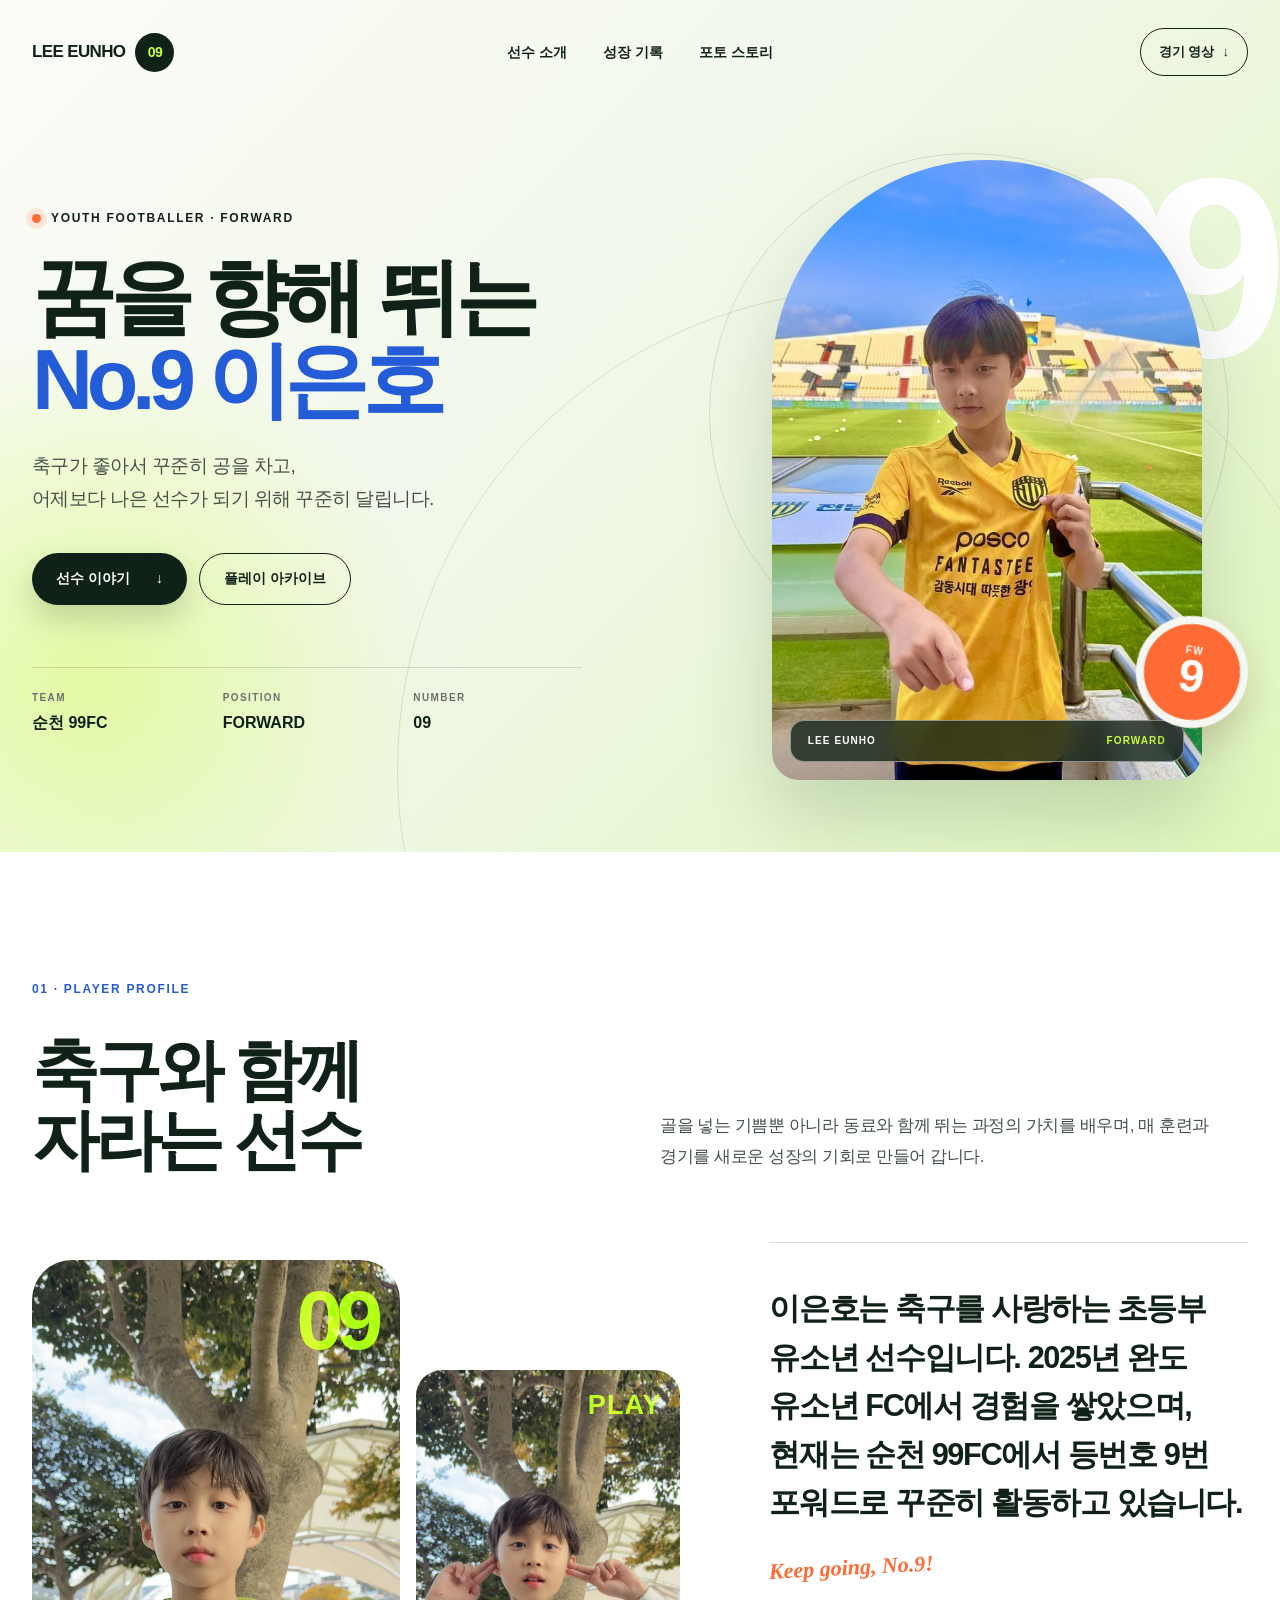
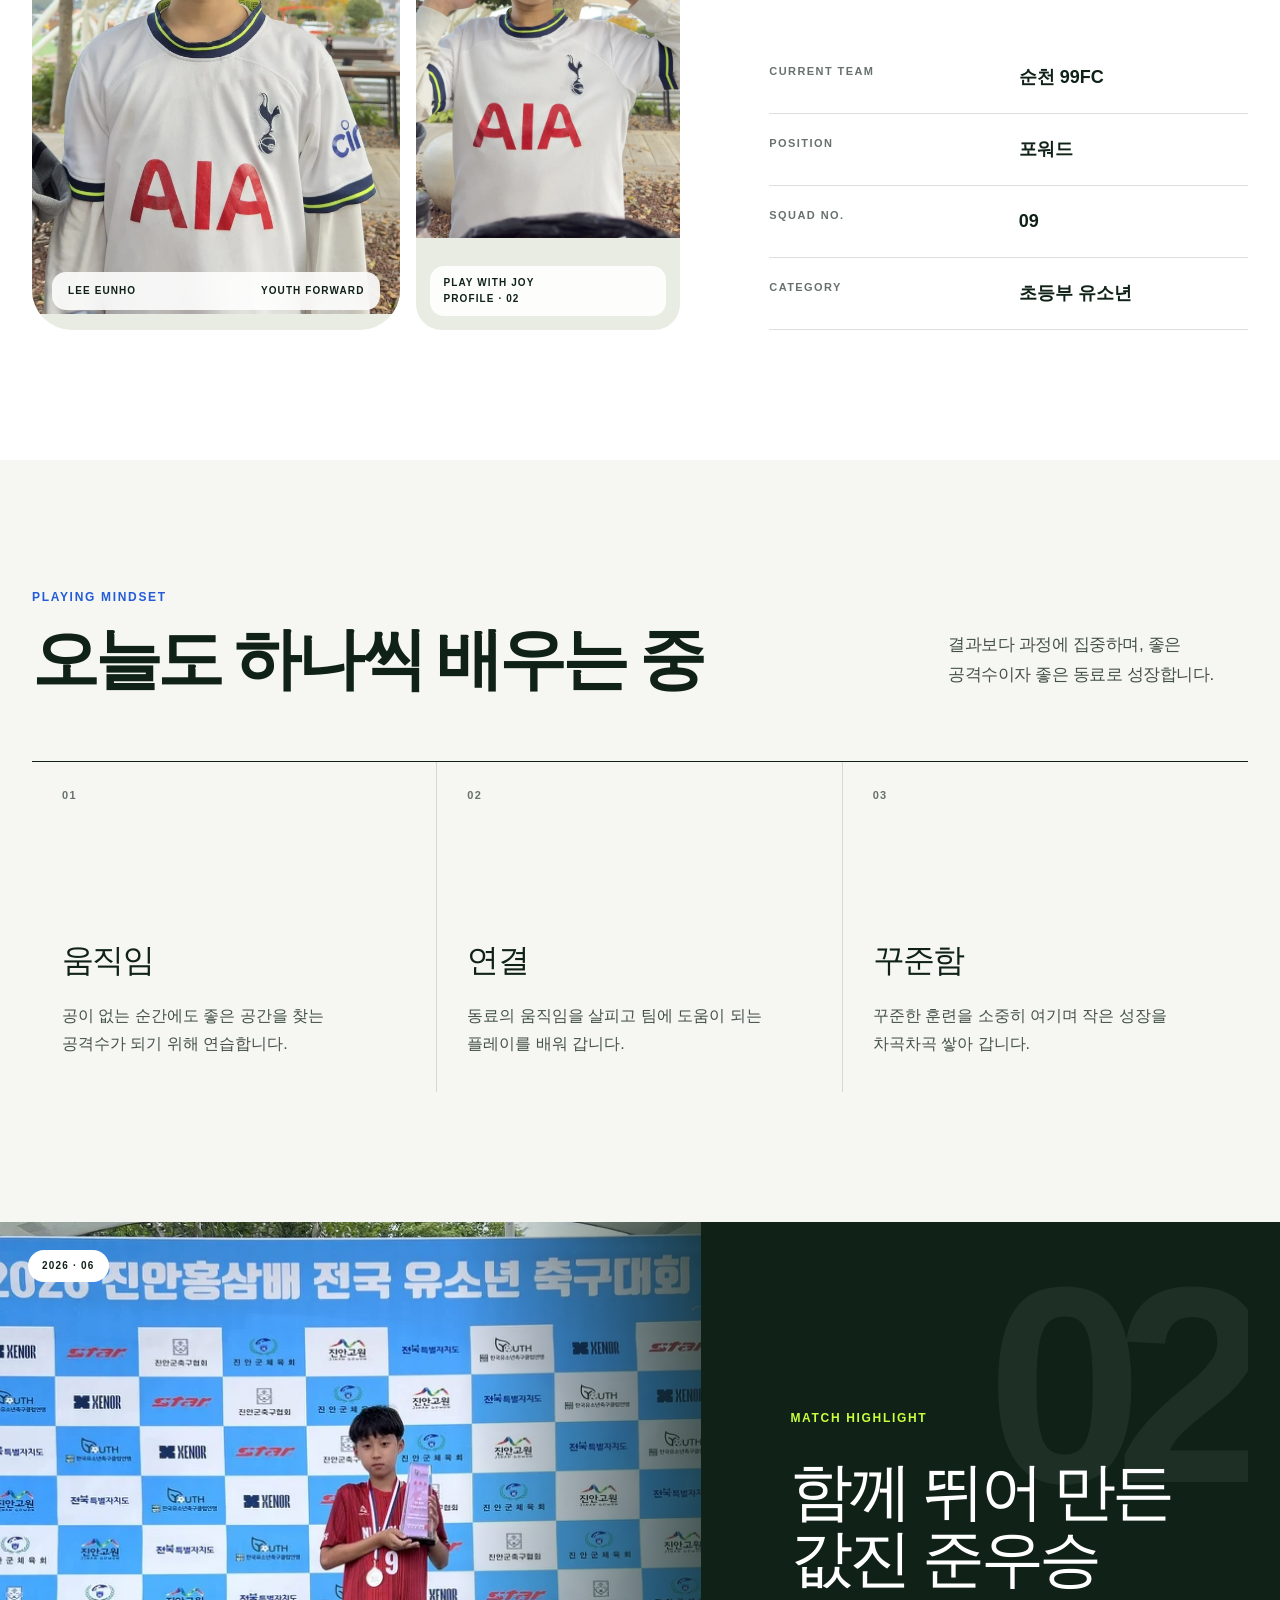
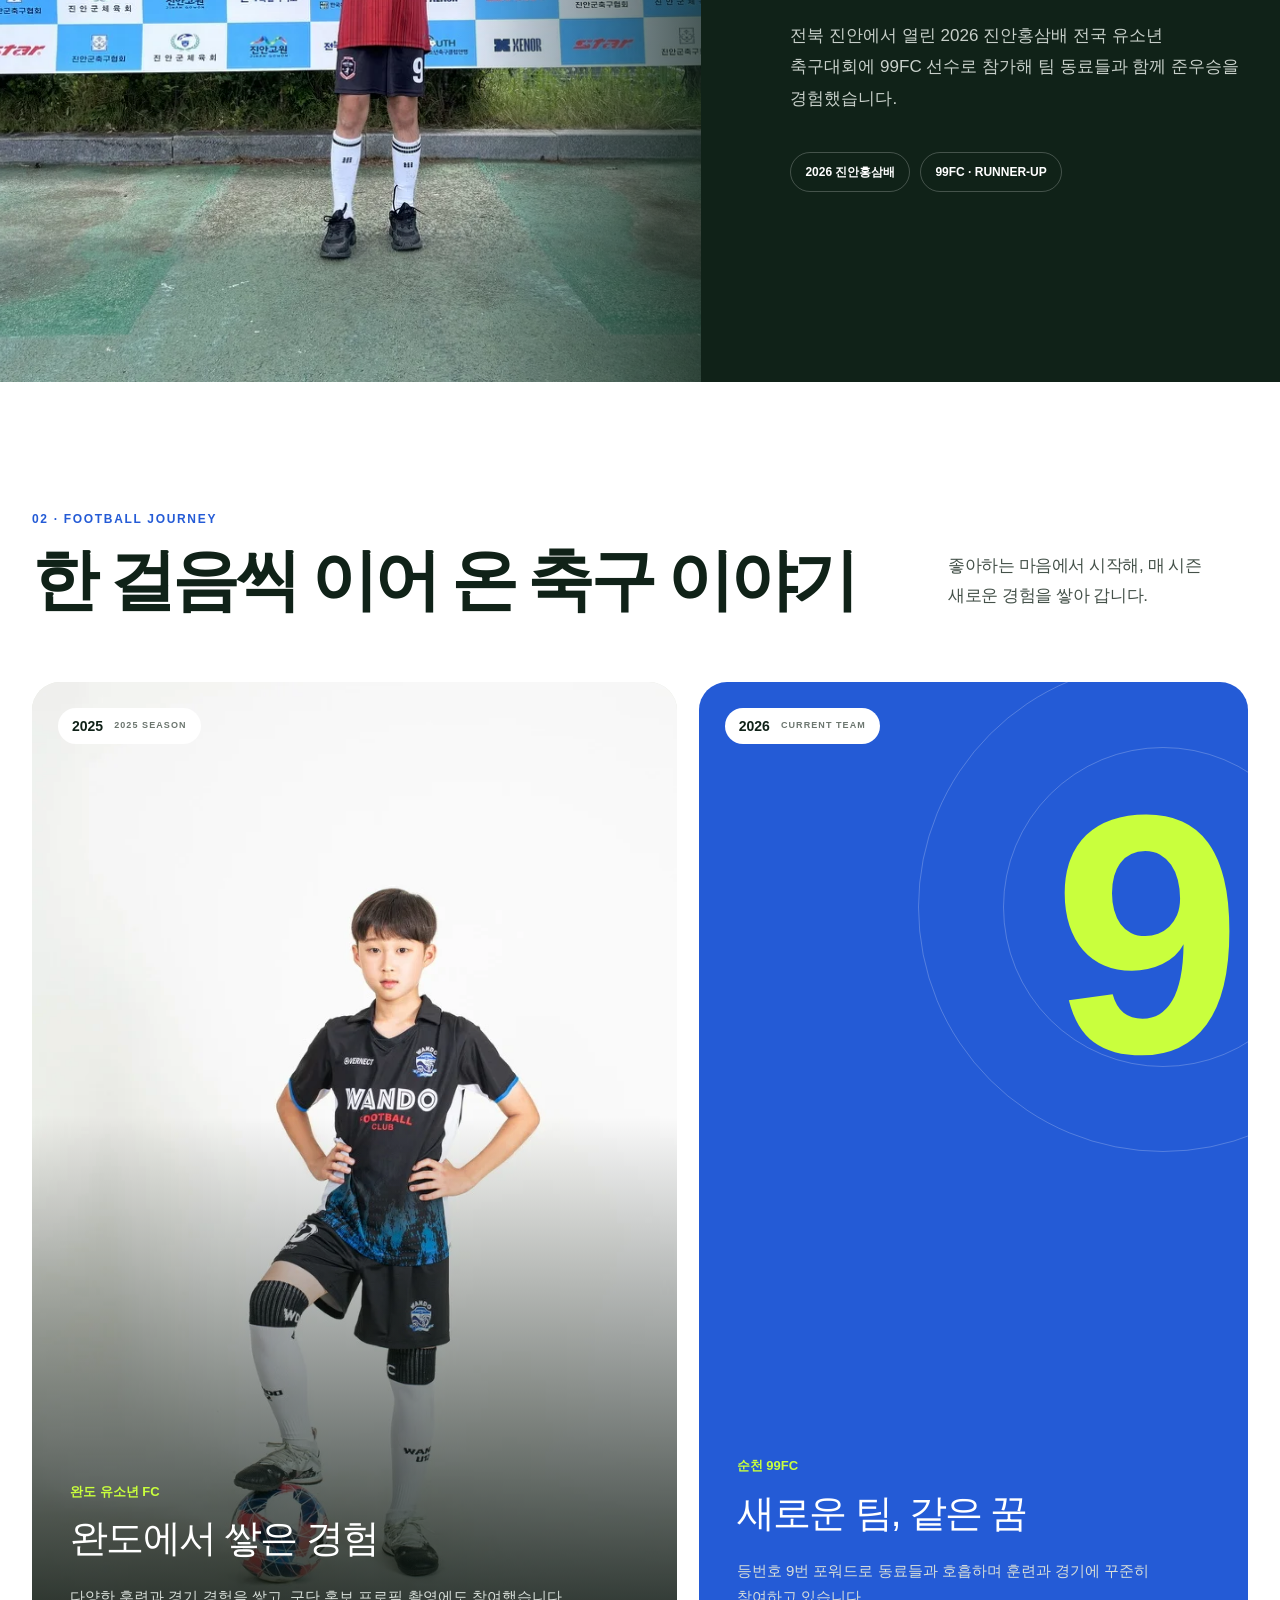
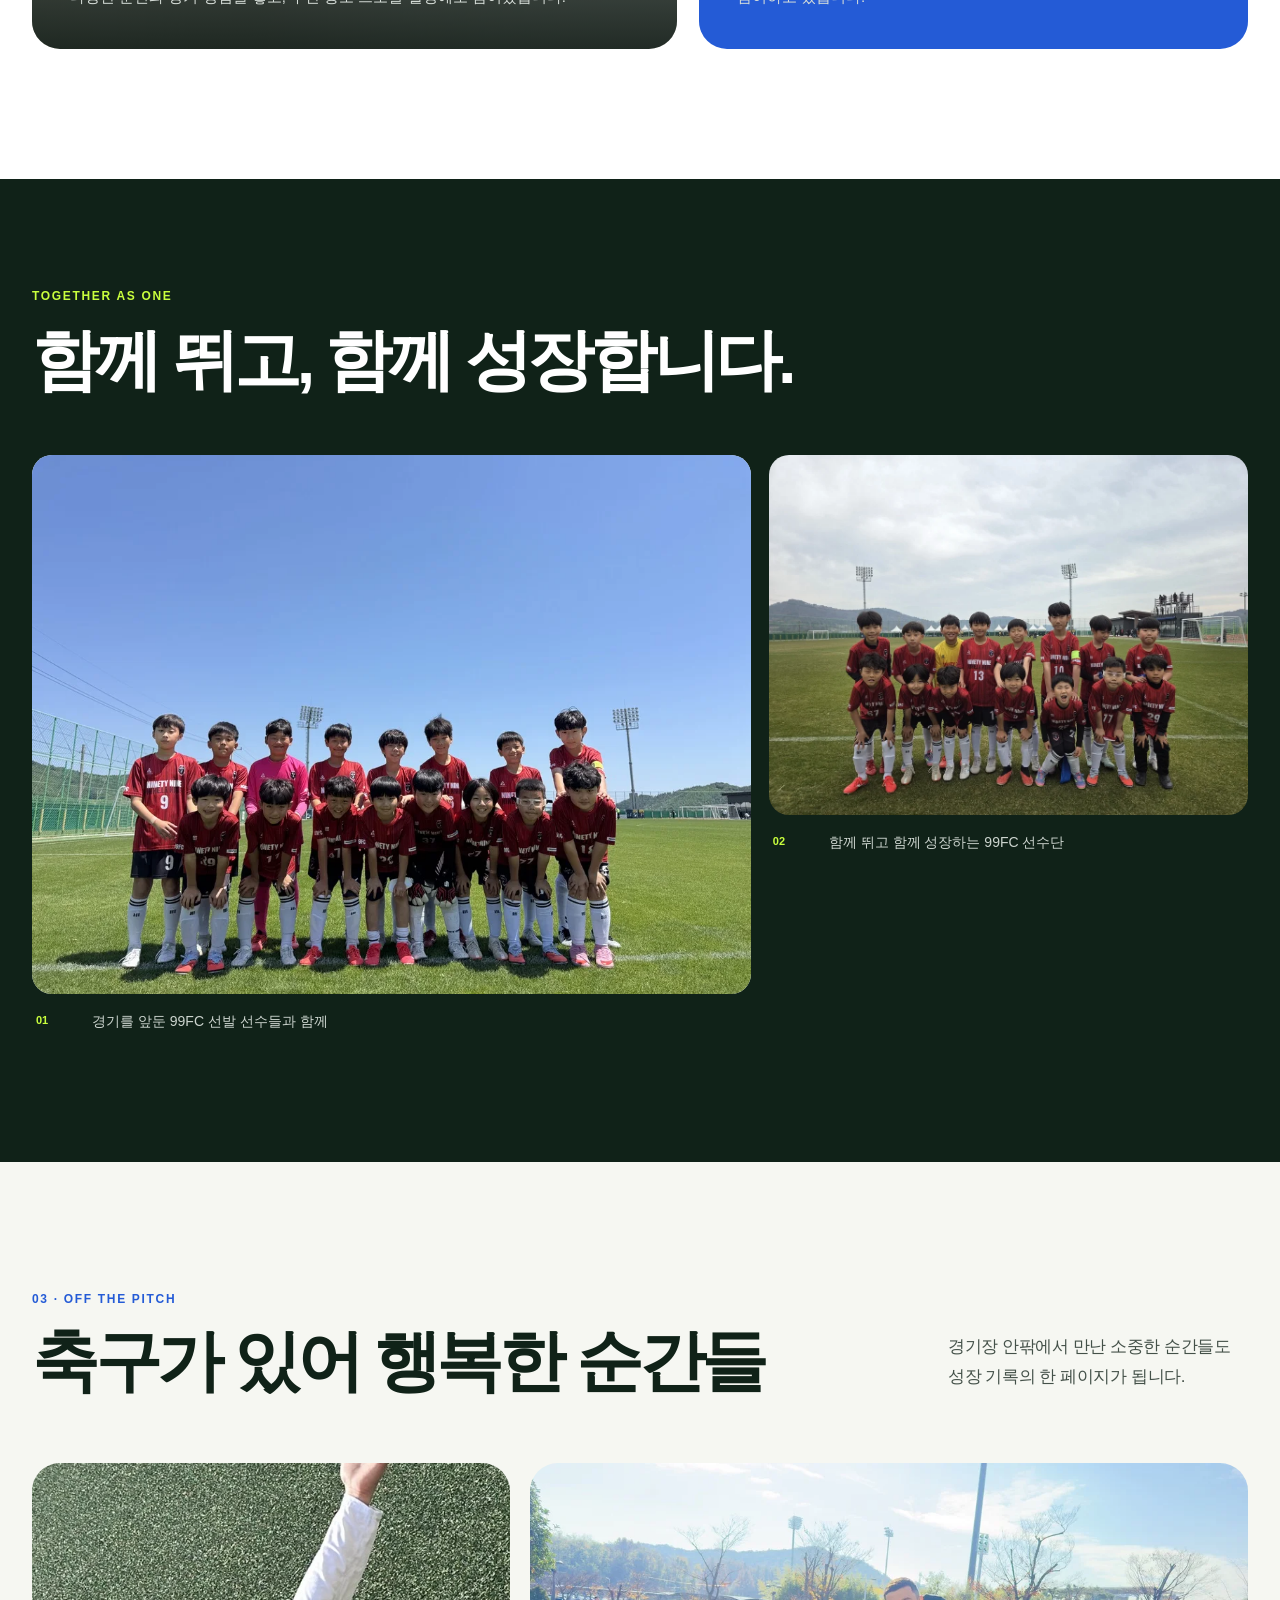
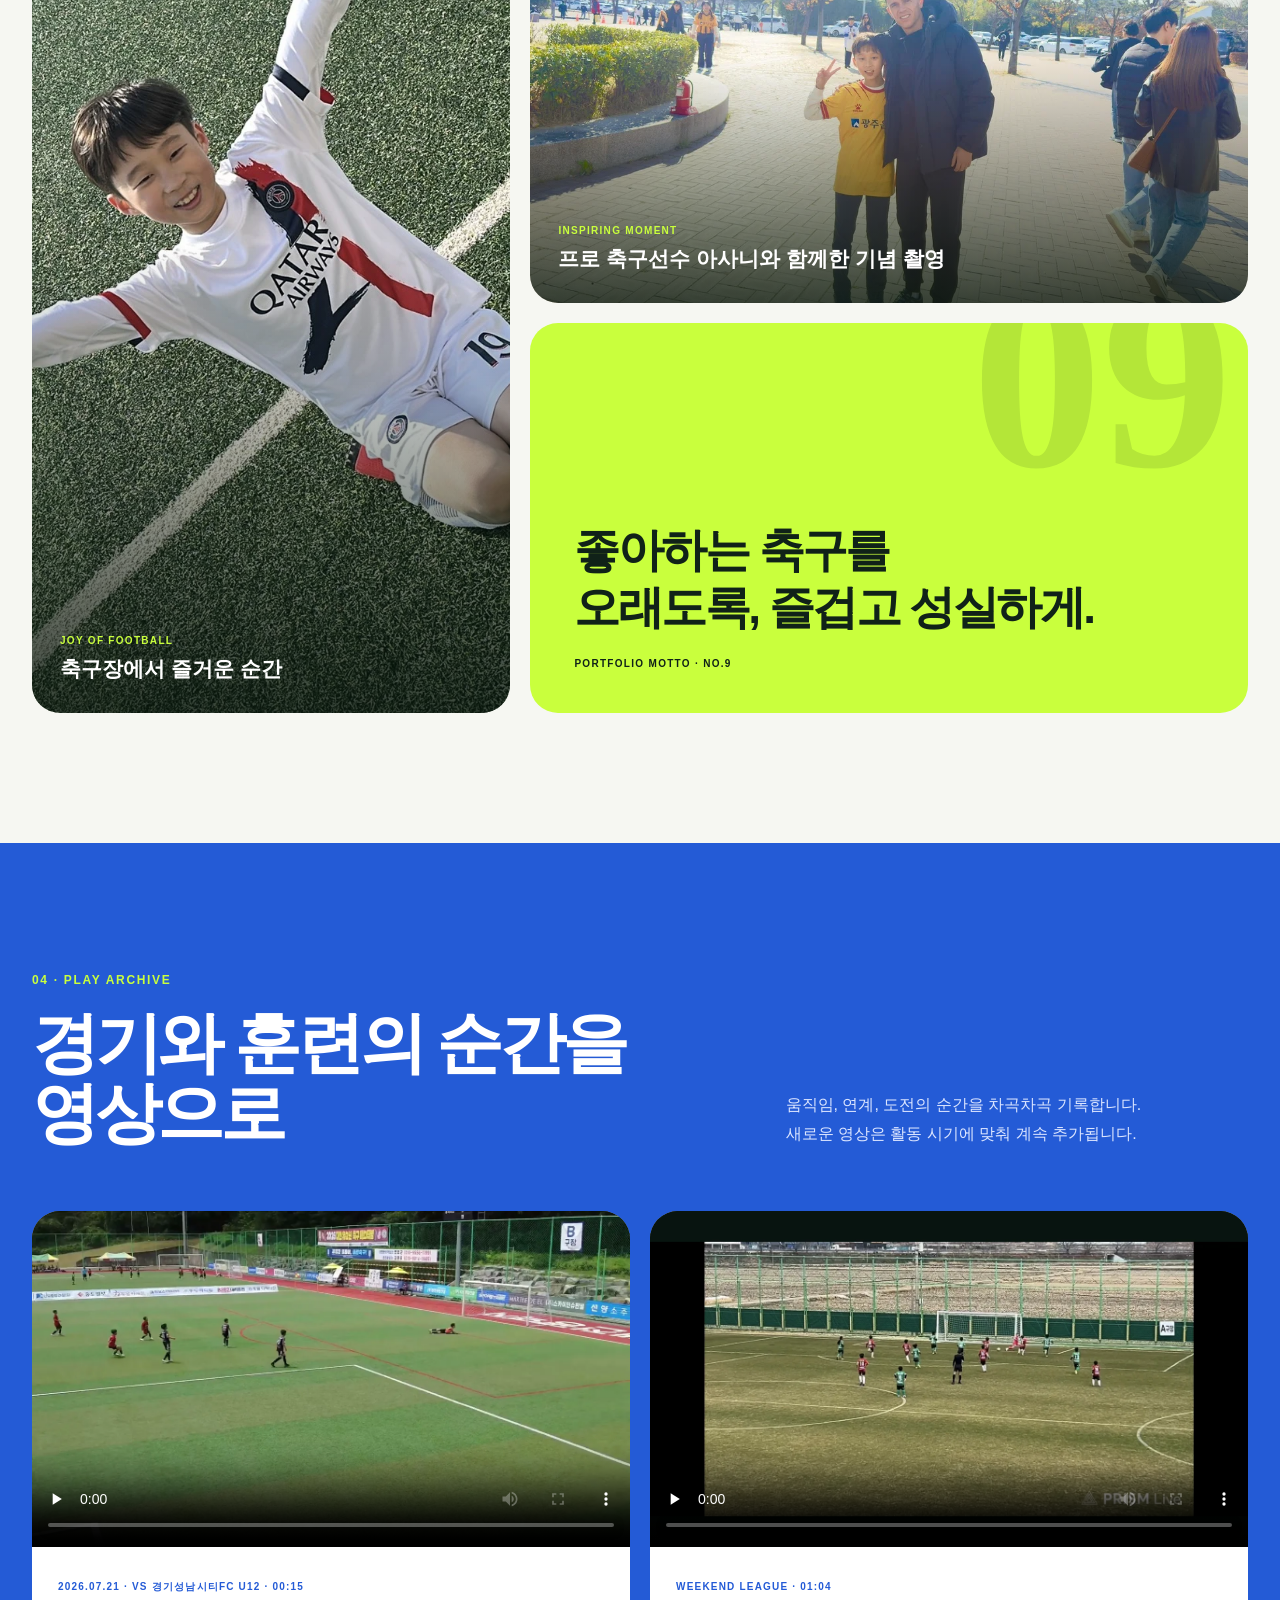
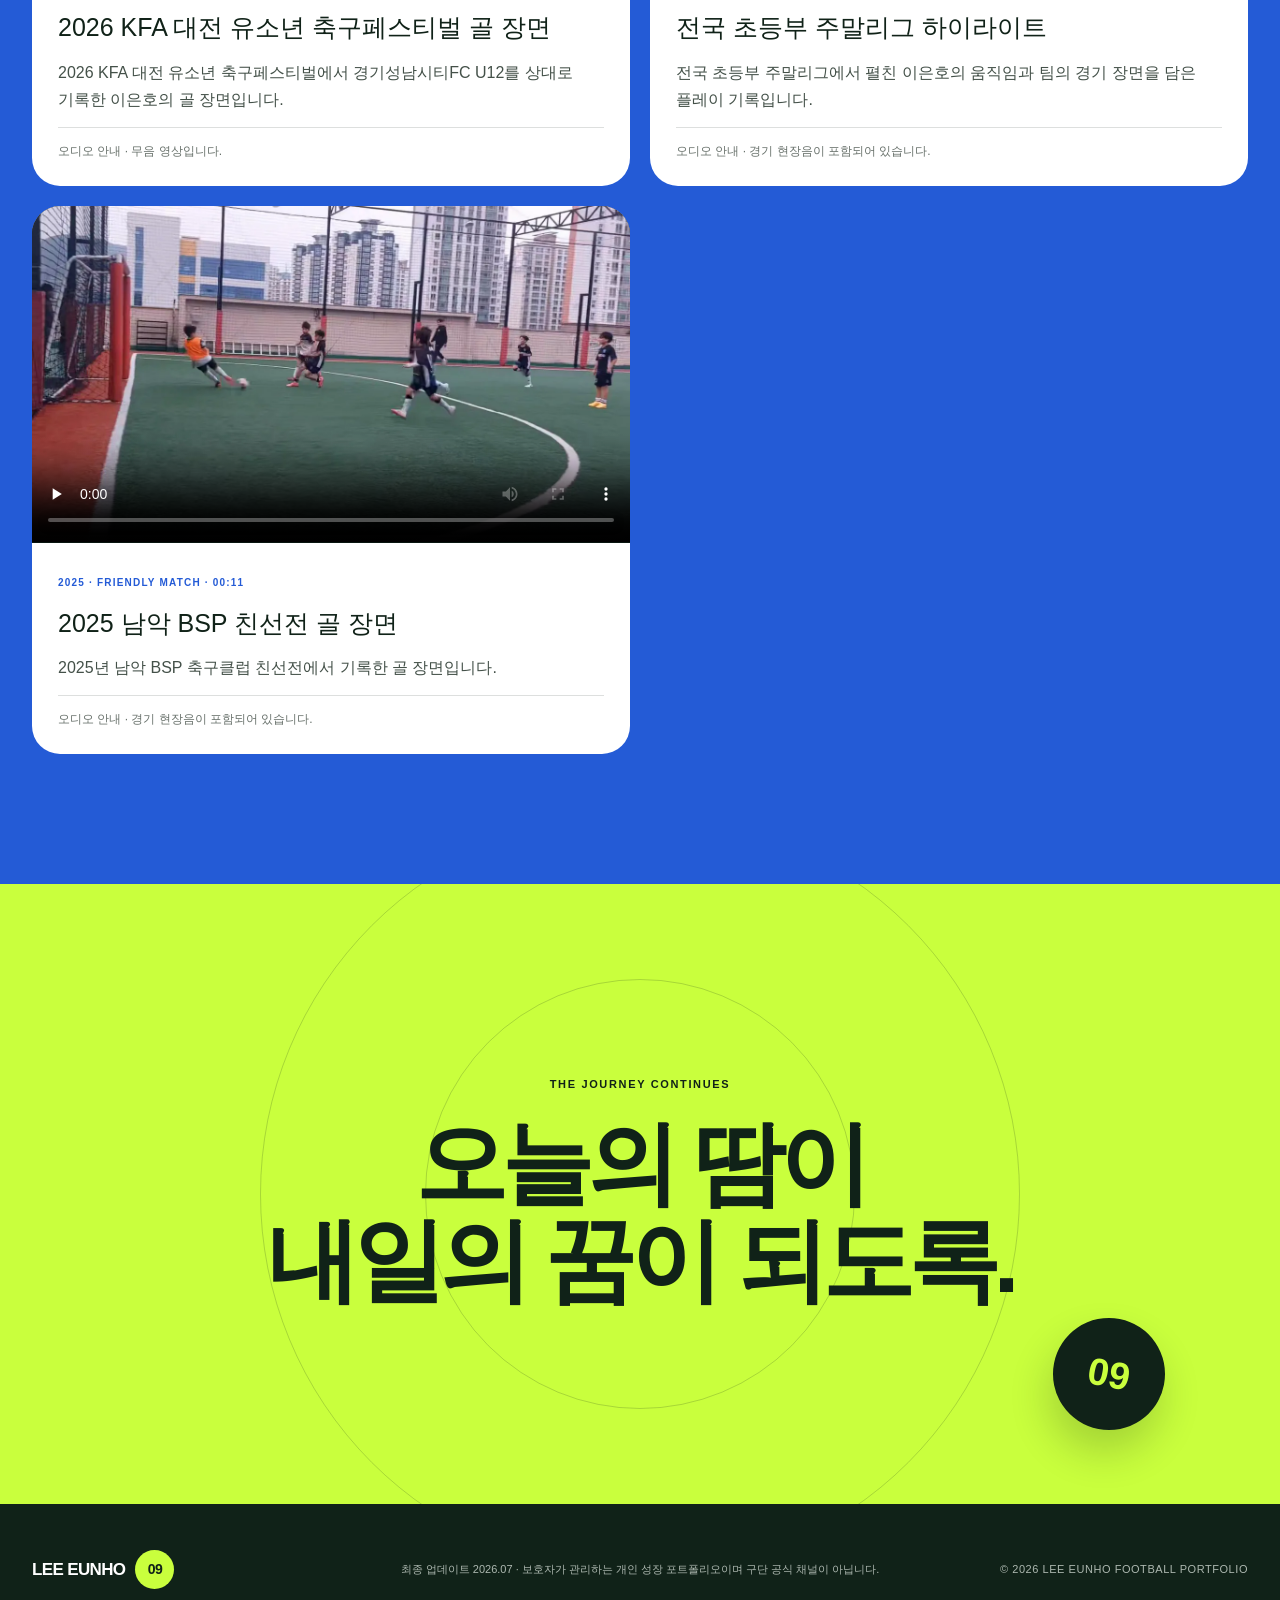
==== commit 0957c38b: "KFA 대전 유소년 축구페스티벌 골 영상 공개" ====
--- a/lee-eunho-football-portfolio/index.html
+++ b/lee-eunho-football-portfolio/index.html
@@ -1 +1 @@
-<!DOCTYPE html><html lang="ko"><head><meta charSet="utf-8"/><meta name="viewport" content="width=device-width, initial-scale=1"/><link rel="preload" href="/lee-eunho-football-portfolio/images/hero-stadium.webp" as="image" fetchPriority="high"/><link rel="stylesheet" href="/lee-eunho-football-portfolio/_next/static/chunks/0.q-bi77re6b..css" data-precedence="next"/><link rel="preload" as="script" fetchPriority="low" href="/lee-eunho-football-portfolio/_next/static/chunks/15xrurgzs99gv.js"/><script src="/lee-eunho-football-portfolio/_next/static/chunks/0gdae2tnzw3oi.js" async=""></script><script src="/lee-eunho-football-portfolio/_next/static/chunks/07lhk_q6pmm3r.js" async=""></script><script src="/lee-eunho-football-portfolio/_next/static/chunks/turbopack-148w5at_u42in.js" async=""></script><script src="/lee-eunho-football-portfolio/_next/static/chunks/0dbhjjzl8qfwv.js" async=""></script><title>이은호 | 꿈을 향해 뛰는 No.9</title><meta name="description" content="축구를 사랑하며 꾸준히 성장하는 유소년 공격수 이은호의 경기, 대회, 훈련 기록을 담은 포트폴리오입니다."/><link rel="canonical" href="https://eunhorang.github.io/lee-eunho-football-portfolio/"/><meta property="og:title" content="이은호 | 꿈을 향해 뛰는 No.9"/><meta property="og:description" content="순천 99FC 등번호 9번 포워드 이은호의 성장 기록"/><meta property="og:url" content="https://eunhorang.github.io/lee-eunho-football-portfolio/"/><meta property="og:site_name" content="이은호 Football Portfolio"/><meta property="og:locale" content="ko_KR"/><meta property="og:image" content="https://eunhorang.github.io/lee-eunho-football-portfolio/og.png"/><meta property="og:image:width" content="1200"/><meta property="og:image:height" content="630"/><meta property="og:image:alt" content="이은호 꿈을 향해 뛰는 No.9 축구 포트폴리오"/><meta property="og:type" content="website"/><meta name="twitter:card" content="summary_large_image"/><meta name="twitter:title" content="이은호 | 꿈을 향해 뛰는 No.9"/><meta name="twitter:description" content="순천 99FC 등번호 9번 포워드 이은호의 성장 기록"/><meta name="twitter:image" content="https://eunhorang.github.io/lee-eunho-football-portfolio/og.png"/><link rel="shortcut icon" href="https://eunhorang.github.io/lee-eunho-football-portfolio/favicon.png"/><link rel="icon" href="https://eunhorang.github.io/lee-eunho-football-portfolio/favicon.png"/><link rel="apple-touch-icon" href="https://eunhorang.github.io/lee-eunho-football-portfolio/favicon.png"/><script src="/lee-eunho-football-portfolio/_next/static/chunks/03~yq9q893hmn.js" noModule=""></script></head><body><div hidden=""><!--$--><!--/$--></div><a class="skip-link" href="#main-content">본문으로 바로가기</a><header class="site-header" id="top" aria-label="주요 메뉴"><a class="brand" href="#top" aria-label="이은호 포트폴리오 처음으로"><span class="brand-name">LEE EUNHO</span><span class="brand-number">09</span></a><nav class="desktop-nav" aria-label="페이지 내 이동"><a href="#profile">선수 소개</a><a href="#journey">성장 기록</a><a href="#moments">포토 스토리</a></nav><a class="header-cta" href="#videos">경기 영상 <span aria-hidden="true">↓</span></a><nav class="mobile-nav" aria-label="모바일 페이지 내 이동"><a href="#profile">선수 소개</a><a href="#journey">성장 기록</a><a href="#moments">포토 스토리</a><a href="#videos">경기 영상</a></nav></header><main id="main-content" tabindex="-1"><section class="hero" aria-labelledby="hero-title"><div class="hero-orbit hero-orbit-one" aria-hidden="true"></div><div class="hero-orbit hero-orbit-two" aria-hidden="true"></div><div class="hero-copy"><p class="eyebrow"><span class="eyebrow-dot" aria-hidden="true"></span>YOUTH FOOTBALLER · FORWARD</p><h1 id="hero-title">꿈을 향해 뛰는<span>No.9 이은호</span></h1><p class="hero-description">축구가 좋아서 꾸준히 공을 차고,<br/>어제보다 나은 선수가 되기 위해 꾸준히 달립니다.</p><div class="hero-actions"><a class="button button-primary" href="#profile">선수 이야기 <span aria-hidden="true">↓</span></a><a class="button button-secondary" href="#videos">플레이 아카이브</a></div><dl class="hero-facts"><div><dt>TEAM</dt><dd>순천 99FC</dd></div><div><dt>POSITION</dt><dd>FORWARD</dd></div><div><dt>NUMBER</dt><dd>09</dd></div></dl></div><div class="hero-visual"><span class="hero-big-number" aria-hidden="true">09</span><div class="hero-image-shell"><img class="hero-image" src="/lee-eunho-football-portfolio/images/hero-stadium.webp" alt="전남드래곤즈 경기를 관람하며 홈구장에서 기념 촬영한 이은호" width="621" height="978" fetchPriority="high"/><div class="hero-image-label"><span>LEE EUNHO</span><strong>FORWARD</strong></div></div><div class="hero-badge" aria-label="공격수 등번호 9번"><span>FW</span><strong>9</strong></div></div></section><section class="profile section" id="profile" aria-labelledby="profile-title"><div class="section-heading"><p class="section-kicker">01 · PLAYER PROFILE</p><h2 id="profile-title">축구와 함께<br/>자라는 선수</h2><p>골을 넣는 기쁨뿐 아니라 동료와 함께 뛰는 과정의 가치를 배우며, 매 훈련과 경기를 새로운 성장의 기회로 만들어 갑니다.</p></div><div class="profile-grid"><div class="profile-images" aria-label="이은호 선수 프로필 사진"><figure class="profile-portrait"><img src="/lee-eunho-football-portfolio/images/profile-main.webp" alt="흰색 축구 유니폼을 입고 정면을 바라보는 이은호의 상반신 프로필" width="666" height="1182" loading="lazy"/><figcaption><span>LEE EUNHO</span><span>YOUTH FORWARD</span></figcaption></figure><figure class="profile-portrait profile-portrait-secondary"><img src="/lee-eunho-football-portfolio/images/profile-playful.webp" alt="흰색 축구 유니폼을 입고 두 손으로 장난스러운 포즈를 취한 이은호" width="666" height="1182" loading="lazy"/><figcaption><span>PLAY WITH JOY</span><span>PROFILE · 02</span></figcaption></figure></div><div class="profile-details"><div class="profile-intro"><p class="large-copy">이은호는 축구를 사랑하는 초등부 유소년 선수입니다. 2025년 완도 유소년 FC에서 경험을 쌓았으며, 현재는 순천 99FC에서 등번호 9번 포워드로 꾸준히 활동하고 있습니다.</p><p class="hand-note">Keep going, No.9!</p></div><dl class="fact-list"><div><dt>CURRENT TEAM</dt><dd>순천 99FC</dd></div><div><dt>POSITION</dt><dd>포워드</dd></div><div><dt>SQUAD NO.</dt><dd>09</dd></div><div><dt>CATEGORY</dt><dd>초등부 유소년</dd></div></dl></div></div></section><section class="growth section" aria-labelledby="growth-title"><div class="section-heading row-heading"><div><p class="section-kicker">PLAYING MINDSET</p><h2 id="growth-title">오늘도 하나씩 배우는 중</h2></div><p>결과보다 과정에 집중하며, 좋은 공격수이자 좋은 동료로 성장합니다.</p></div><div class="growth-grid"><article class="growth-card"><span>01</span><h3>움직임</h3><p>공이 없는 순간에도 좋은 공간을 찾는 공격수가 되기 위해 연습합니다.</p></article><article class="growth-card"><span>02</span><h3>연결</h3><p>동료의 움직임을 살피고 팀에 도움이 되는 플레이를 배워 갑니다.</p></article><article class="growth-card"><span>03</span><h3>꾸준함</h3><p>꾸준한 훈련을 소중히 여기며 작은 성장을 차곡차곡 쌓아 갑니다.</p></article></div></section><section class="achievement section" aria-labelledby="achievement-title"><div class="achievement-photo"><img src="/lee-eunho-football-portfolio/images/jinan-runner-up.webp" alt="2026 진안홍삼배 전국 유소년 축구대회 준우승 트로피와 메달을 든 99FC 9번 이은호" width="1024" height="768" loading="lazy"/><span class="photo-index">2026 · 06</span></div><div class="achievement-copy"><p class="section-kicker light">MATCH HIGHLIGHT</p><p class="achievement-medal" aria-hidden="true">02</p><h2 id="achievement-title">함께 뛰어 만든<br/>값진 준우승</h2><p>전북 진안에서 열린 2026 진안홍삼배 전국 유소년 축구대회에 99FC 선수로 참가해 팀 동료들과 함께 준우승을 경험했습니다.</p><div class="achievement-meta"><span>2026 진안홍삼배</span><span>99FC · RUNNER-UP</span></div></div></section><section class="journey section" id="journey" aria-labelledby="journey-title"><div class="section-heading row-heading"><div><p class="section-kicker">02 · FOOTBALL JOURNEY</p><h2 id="journey-title">한 걸음씩 이어 온 축구 이야기</h2></div><p>좋아하는 마음에서 시작해, 매 시즌 새로운 경험을 쌓아 갑니다.</p></div><div class="timeline"><article class="timeline-card timeline-card-image"><div class="timeline-year"><span>2025</span><small>2025 SEASON</small></div><img src="/lee-eunho-football-portfolio/images/wando-profile.webp" alt="완도 유소년 FC 유니폼을 입고 축구공에 발을 올린 이은호의 2025년 홍보 프로필" width="724" height="1086" loading="lazy"/><div class="timeline-content"><p>완도 유소년 FC</p><h3>완도에서 쌓은 경험</h3><span>다양한 훈련과 경기 경험을 쌓고, 구단 홍보 프로필 촬영에도 참여했습니다.</span></div></article><article class="timeline-card timeline-card-current"><div class="timeline-year"><span>2026</span><small>CURRENT TEAM</small></div><div class="current-number" aria-hidden="true">9</div><div class="timeline-content"><p>순천 99FC</p><h3>새로운 팀, 같은 꿈</h3><span>등번호 9번 포워드로 동료들과 호흡하며 훈련과 경기에 꾸준히 참여하고 있습니다.</span></div></article></div></section><section class="team-story section" aria-labelledby="team-title"><div class="team-heading"><p class="section-kicker light">TOGETHER AS ONE</p><h2 id="team-title">함께 뛰고, 함께 성장합니다.</h2></div><div class="team-gallery"><figure class="team-photo team-photo-wide"><img src="/lee-eunho-football-portfolio/images/starting-eleven.webp" alt="99FC 경기 선발 선수들, 맨 왼쪽에 서 있는 9번 이은호" width="1024" height="768" loading="lazy"/><figcaption><span>01</span><p>경기를 앞둔 99FC 선발 선수들과 함께</p></figcaption></figure><figure class="team-photo"><img src="/lee-eunho-football-portfolio/images/team-99fc.webp" alt="경기장에서 함께 촬영한 순천 99FC 유소년 선수단" width="1024" height="768" loading="lazy"/><figcaption><span>02</span><p>함께 뛰고 함께 성장하는 99FC 선수단</p></figcaption></figure></div></section><section class="moments section" id="moments" aria-labelledby="moments-title"><div class="section-heading row-heading"><div><p class="section-kicker">03 · OFF THE PITCH</p><h2 id="moments-title">축구가 있어 행복한 순간들</h2></div><p>경기장 안팎에서 만난 소중한 순간들도 성장 기록의 한 페이지가 됩니다.</p></div><div class="moments-grid"><figure class="moment-card moment-happy"><img src="/lee-eunho-football-portfolio/images/happy-football.webp" alt="축구장에서 두 팔을 벌리고 환하게 웃는 이은호" width="718" height="1094" loading="lazy"/><figcaption><span>JOY OF FOOTBALL</span><strong>축구장에서 즐거운 순간</strong></figcaption></figure><figure class="moment-card moment-meeting"><img src="/lee-eunho-football-portfolio/images/with-asani.webp" alt="광주FC 유니폼을 입은 이은호가 아사니 선수와 함께 선 모습" width="1182" height="666" loading="lazy"/><figcaption><span>INSPIRING MOMENT</span><strong>프로 축구선수 아사니와 함께한 기념 촬영</strong></figcaption></figure><div class="moment-quote" aria-label="포트폴리오 다짐"><span aria-hidden="true">09</span><p>좋아하는 축구를<br/>오래도록, 즐겁고 성실하게.</p><small>PORTFOLIO MOTTO · NO.9</small></div></div></section><section class="videos section" id="videos" aria-labelledby="videos-title"><div class="video-heading"><div><p class="section-kicker light">04 · PLAY ARCHIVE</p><h2 id="videos-title">경기와 훈련의 순간을 영상으로</h2></div><p>움직임, 연계, 도전의 순간을 차곡차곡 기록합니다.<br/>새로운 영상은 활동 시기에 맞춰 계속 추가됩니다.</p></div><div class="video-grid"><article class="video-card"><video class="video-player" controls="" playsInline="" preload="none" poster="/lee-eunho-football-portfolio/images/videos/weekend-league-highlights.webp" aria-label="전국 초등부 주말리그 하이라이트 영상" aria-describedby="weekend-league-highlights-description weekend-league-highlights-audio-note"><source src="/lee-eunho-football-portfolio/videos/weekend-league-highlights.mp4" type="video/mp4"/>이 브라우저에서는 영상을 재생할 수 없습니다.<!-- --> <a href="/lee-eunho-football-portfolio/videos/weekend-league-highlights.mp4">영상 파일 열기</a></video><div class="video-card-copy"><span>WEEKEND LEAGUE · 01:04</span><h3>전국 초등부 주말리그 하이라이트</h3><p id="weekend-league-highlights-description">전국 초등부 주말리그에서 펼친 이은호의 움직임과 팀의 경기 장면을 담은 플레이 기록입니다.</p><p class="video-audio-note" id="weekend-league-highlights-audio-note">오디오 안내 · <!-- -->경기 현장음이 포함되어 있습니다.</p></div></article><article class="video-card"><video class="video-player" controls="" playsInline="" preload="none" poster="/lee-eunho-football-portfolio/images/videos/namaak-bsp-friendly-goal-2025.webp" aria-label="2025 남악 BSP 친선전 골 장면 영상" aria-describedby="namaak-bsp-friendly-goal-2025-description namaak-bsp-friendly-goal-2025-audio-note"><source src="/lee-eunho-football-portfolio/videos/namaak-bsp-friendly-goal-2025.mp4" type="video/mp4"/>이 브라우저에서는 영상을 재생할 수 없습니다.<!-- --> <a href="/lee-eunho-football-portfolio/videos/namaak-bsp-friendly-goal-2025.mp4">영상 파일 열기</a></video><div class="video-card-copy"><span>2025 · FRIENDLY MATCH · 00:11</span><h3>2025 남악 BSP 친선전 골 장면</h3><p id="namaak-bsp-friendly-goal-2025-description">2025년 남악 BSP 축구클럽 친선전에서 기록한 골 장면입니다.</p><p class="video-audio-note" id="namaak-bsp-friendly-goal-2025-audio-note">오디오 안내 · <!-- -->경기 현장음이 포함되어 있습니다.</p></div></article></div></section><section class="closing" aria-label="포트폴리오 소개"><p>THE JOURNEY CONTINUES</p><h2>오늘의 땀이<br/>내일의 꿈이 되도록.</h2><div class="closing-ball" aria-hidden="true">09</div></section></main><footer class="site-footer"><a class="brand footer-brand" href="#top"><span class="brand-name">LEE EUNHO</span><span class="brand-number">09</span></a><p class="footer-note">최종 업데이트 <!-- -->2026.07<!-- --> · 보호자가 관리하는 개인 성장 포트폴리오이며 구단 공식 채널이 아닙니다.</p><p class="footer-copyright">© <!-- -->2026<!-- --> LEE EUNHO FOOTBALL PORTFOLIO</p></footer><!--$--><!--/$--><script src="/lee-eunho-football-portfolio/_next/static/chunks/15xrurgzs99gv.js" id="_R_" async=""></script><script>(self.__next_f=self.__next_f||[]).push([0])</script><script>self.__next_f.push([1,"1:\"$Sreact.fragment\"\n2:I[39756,[\"/lee-eunho-football-portfolio/_next/static/chunks/0dbhjjzl8qfwv.js\"],\"default\"]\n3:I[37457,[\"/lee-eunho-football-portfolio/_next/static/chunks/0dbhjjzl8qfwv.js\"],\"default\"]\n11:I[68027,[\"/lee-eunho-football-portfolio/_next/static/chunks/0dbhjjzl8qfwv.js\"],\"default\",1]\n:HL[\"/lee-eunho-football-portfolio/_next/static/chunks/0.q-bi77re6b..css\",\"style\"]\n:HL[\"/lee-eunho-football-portfolio/images/hero-stadium.webp\",\"image\",{\"fetchPriority\":\"high\"}]\n"])</script><script>self.__next_f.push([1,"0:{\"P\":null,\"c\":[\"\",\"\"],\"q\":\"\",\"i\":false,\"f\":[[[\"\",{\"children\":[\"__PAGE__\",{}]},\"$undefined\",\"$undefined\",16],[[\"$\",\"$1\",\"c\",{\"children\":[[[\"$\",\"link\",\"0\",{\"rel\":\"stylesheet\",\"href\":\"/lee-eunho-football-portfolio/_next/static/chunks/0.q-bi77re6b..css\",\"precedence\":\"next\",\"crossOrigin\":\"$undefined\",\"nonce\":\"$undefined\"}],[\"$\",\"script\",\"script-0\",{\"src\":\"/lee-eunho-football-portfolio/_next/static/chunks/0dbhjjzl8qfwv.js\",\"async\":true,\"nonce\":\"$undefined\"}]],[\"$\",\"html\",null,{\"lang\":\"ko\",\"children\":[\"$\",\"body\",null,{\"children\":[\"$\",\"$L2\",null,{\"parallelRouterKey\":\"children\",\"error\":\"$undefined\",\"errorStyles\":\"$undefined\",\"errorScripts\":\"$undefined\",\"template\":[\"$\",\"$L3\",null,{}],\"templateStyles\":\"$undefined\",\"templateScripts\":\"$undefined\",\"notFound\":[[[\"$\",\"title\",null,{\"children\":\"404: This page could not be found.\"}],[\"$\",\"div\",null,{\"style\":{\"fontFamily\":\"system-ui,\\\"Segoe UI\\\",Roboto,Helvetica,Arial,sans-serif,\\\"Apple Color Emoji\\\",\\\"Segoe UI Emoji\\\"\",\"height\":\"100vh\",\"textAlign\":\"center\",\"display\":\"flex\",\"flexDirection\":\"column\",\"alignItems\":\"center\",\"justifyContent\":\"center\"},\"children\":[\"$\",\"div\",null,{\"children\":[[\"$\",\"style\",null,{\"dangerouslySetInnerHTML\":{\"__html\":\"body{color:#000;background:#fff;margin:0}.next-error-h1{border-right:1px solid rgba(0,0,0,.3)}@media (prefers-color-scheme:dark){body{color:#fff;background:#000}.next-error-h1{border-right:1px solid rgba(255,255,255,.3)}}\"}}],[\"$\",\"h1\",null,{\"className\":\"next-error-h1\",\"style\":{\"display\":\"inline-block\",\"margin\":\"0 20px 0 0\",\"padding\":\"0 23px 0 0\",\"fontSize\":24,\"fontWeight\":500,\"verticalAlign\":\"top\",\"lineHeight\":\"49px\"},\"children\":404}],[\"$\",\"div\",null,{\"style\":{\"display\":\"inline-block\"},\"children\":[\"$\",\"h2\",null,{\"style\":{\"fontSize\":14,\"fontWeight\":400,\"lineHeight\":\"49px\",\"margin\":0},\"children\":\"This page could not be found.\"}]}]]}]}]],[]],\"forbidden\":\"$undefined\",\"unauthorized\":\"$undefined\"}]}]}]]}],{\"children\":[[\"$\",\"$1\",\"c\",{\"children\":[[[\"$\",\"a\",null,{\"className\":\"skip-link\",\"href\":\"#main-content\",\"children\":\"본문으로 바로가기\"}],[\"$\",\"header\",null,{\"className\":\"site-header\",\"id\":\"top\",\"aria-label\":\"주요 메뉴\",\"children\":[[\"$\",\"a\",null,{\"className\":\"brand\",\"href\":\"#top\",\"aria-label\":\"이은호 포트폴리오 처음으로\",\"children\":[[\"$\",\"span\",null,{\"className\":\"brand-name\",\"children\":\"LEE EUNHO\"}],[\"$\",\"span\",null,{\"className\":\"brand-number\",\"children\":\"09\"}]]}],[\"$\",\"nav\",null,{\"className\":\"desktop-nav\",\"aria-label\":\"페이지 내 이동\",\"children\":[[\"$\",\"a\",null,{\"href\":\"#profile\",\"children\":\"선수 소개\"}],[\"$\",\"a\",null,{\"href\":\"#journey\",\"children\":\"성장 기록\"}],[\"$\",\"a\",null,{\"href\":\"#moments\",\"children\":\"포토 스토리\"}]]}],[\"$\",\"a\",null,{\"className\":\"header-cta\",\"href\":\"#videos\",\"children\":[\"경기 영상 \",[\"$\",\"span\",null,{\"aria-hidden\":\"true\",\"children\":\"↓\"}]]}],[\"$\",\"nav\",null,{\"className\":\"mobile-nav\",\"aria-label\":\"모바일 페이지 내 이동\",\"children\":[[\"$\",\"a\",null,{\"href\":\"#profile\",\"children\":\"선수 소개\"}],[\"$\",\"a\",null,{\"href\":\"#journey\",\"children\":\"성장 기록\"}],[\"$\",\"a\",null,{\"href\":\"#moments\",\"children\":\"포토 스토리\"}],[\"$\",\"a\",null,{\"href\":\"#videos\",\"children\":\"경기 영상\"}]]}]]}],[\"$\",\"main\",null,{\"id\":\"main-content\",\"tabIndex\":-1,\"children\":[[\"$\",\"section\",null,{\"className\":\"hero\",\"aria-labelledby\":\"hero-title\",\"children\":[[\"$\",\"div\",null,{\"className\":\"hero-orbit hero-orbit-one\",\"aria-hidden\":\"true\"}],[\"$\",\"div\",null,{\"className\":\"hero-orbit hero-orbit-two\",\"aria-hidden\":\"true\"}],[\"$\",\"div\",null,{\"className\":\"hero-copy\",\"children\":[[\"$\",\"p\",null,{\"className\":\"eyebrow\",\"children\":[[\"$\",\"span\",null,{\"className\":\"eyebrow-dot\",\"aria-hidden\":\"true\"}],\"YOUTH FOOTBALLER · FORWARD\"]}],[\"$\",\"h1\",null,{\"id\":\"hero-title\",\"children\":[\"꿈을 향해 뛰는\",[\"$\",\"span\",null,{\"children\":\"No.9 이은호\"}]]}],[\"$\",\"p\",null,{\"className\":\"hero-description\",\"children\":[\"축구가 좋아서 꾸준히 공을 차고,\",[\"$\",\"br\",null,{}],\"어제보다 나은 선수가 되기 위해 꾸준히 달립니다.\"]}],[\"$\",\"div\",null,{\"className\":\"hero-actions\",\"children\":[[\"$\",\"a\",null,{\"className\":\"button button-primary\",\"href\":\"#profile\",\"children\":[\"선수 이야기 \",[\"$\",\"span\",null,{\"aria-hidden\":\"true\",\"children\":\"↓\"}]]}],[\"$\",\"a\",null,{\"className\":\"button button-secondary\",\"href\":\"#videos\",\"children\":\"플레이 아카이브\"}]]}],[\"$\",\"dl\",null,{\"className\":\"hero-facts\",\"children\":[[\"$\",\"div\",null,{\"children\":[[\"$\",\"dt\",null,{\"children\":\"TEAM\"}],[\"$\",\"dd\",null,{\"children\":\"순천 99FC\"}]]}],[\"$\",\"div\",null,{\"children\":[[\"$\",\"dt\",null,{\"children\":\"POSITION\"}],[\"$\",\"dd\",null,{\"children\":\"FORWARD\"}]]}],[\"$\",\"div\",null,{\"children\":[[\"$\",\"dt\",null,{\"children\":\"NUMBER\"}],[\"$\",\"dd\",null,{\"children\":\"09\"}]]}]]}]]}],[\"$\",\"div\",null,{\"className\":\"hero-visual\",\"children\":[[\"$\",\"span\",null,{\"className\":\"hero-big-number\",\"aria-hidden\":\"true\",\"children\":\"09\"}],[\"$\",\"div\",null,{\"className\":\"hero-image-shell\",\"children\":[[\"$\",\"img\",null,{\"className\":\"hero-image\",\"src\":\"/lee-eunho-football-portfolio/images/hero-stadium.webp\",\"alt\":\"전남드래곤즈 경기를 관람하며 홈구장에서 기념 촬영한 이은호\",\"width\":\"621\",\"height\":\"978\",\"fetchPriority\":\"high\"}],[\"$\",\"div\",null,{\"className\":\"hero-image-label\",\"children\":[[\"$\",\"span\",null,{\"children\":\"LEE EUNHO\"}],\"$L4\"]}]]}],\"$L5\"]}]]}],\"$L6\",\"$L7\",\"$L8\",\"$L9\",\"$La\",\"$Lb\",\"$Lc\",\"$Ld\"]}],\"$Le\"],null,\"$Lf\"]}],{},null,false,null]},null,false,null],\"$L10\",false]],\"m\":\"$undefined\",\"G\":[\"$11\",[\"$L12\"]],\"S\":true,\"h\":null,\"s\":\"$undefined\",\"l\":\"$undefined\",\"p\":\"$undefined\",\"d\":\"$undefined\",\"b\":\"Sj0ffsGzVAjkq6KfPALcy\"}\n"])</script><script>self.__next_f.push([1,"13:I[97367,[\"/lee-eunho-football-portfolio/_next/static/chunks/0dbhjjzl8qfwv.js\"],\"OutletBoundary\"]\n14:\"$Sreact.suspense\"\n16:I[97367,[\"/lee-eunho-football-portfolio/_next/static/chunks/0dbhjjzl8qfwv.js\"],\"ViewportBoundary\"]\n18:I[97367,[\"/lee-eunho-football-portfolio/_next/static/chunks/0dbhjjzl8qfwv.js\"],\"MetadataBoundary\"]\n4:[\"$\",\"strong\",null,{\"children\":\"FORWARD\"}]\n5:[\"$\",\"div\",null,{\"className\":\"hero-badge\",\"aria-label\":\"공격수 등번호 9번\",\"children\":[[\"$\",\"span\",null,{\"children\":\"FW\"}],[\"$\",\"strong\",null,{\"children\":\"9\"}]]}]\n"])</script><script>self.__next_f.push([1,"6:[\"$\",\"section\",null,{\"className\":\"profile section\",\"id\":\"profile\",\"aria-labelledby\":\"profile-title\",\"children\":[[\"$\",\"div\",null,{\"className\":\"section-heading\",\"children\":[[\"$\",\"p\",null,{\"className\":\"section-kicker\",\"children\":\"01 · PLAYER PROFILE\"}],[\"$\",\"h2\",null,{\"id\":\"profile-title\",\"children\":[\"축구와 함께\",[\"$\",\"br\",null,{}],\"자라는 선수\"]}],[\"$\",\"p\",null,{\"children\":\"골을 넣는 기쁨뿐 아니라 동료와 함께 뛰는 과정의 가치를 배우며, 매 훈련과 경기를 새로운 성장의 기회로 만들어 갑니다.\"}]]}],[\"$\",\"div\",null,{\"className\":\"profile-grid\",\"children\":[[\"$\",\"div\",null,{\"className\":\"profile-images\",\"aria-label\":\"이은호 선수 프로필 사진\",\"children\":[[\"$\",\"figure\",null,{\"className\":\"profile-portrait\",\"children\":[[\"$\",\"img\",null,{\"src\":\"/lee-eunho-football-portfolio/images/profile-main.webp\",\"alt\":\"흰색 축구 유니폼을 입고 정면을 바라보는 이은호의 상반신 프로필\",\"width\":\"666\",\"height\":\"1182\",\"loading\":\"lazy\"}],[\"$\",\"figcaption\",null,{\"children\":[[\"$\",\"span\",null,{\"children\":\"LEE EUNHO\"}],[\"$\",\"span\",null,{\"children\":\"YOUTH FORWARD\"}]]}]]}],[\"$\",\"figure\",null,{\"className\":\"profile-portrait profile-portrait-secondary\",\"children\":[[\"$\",\"img\",null,{\"src\":\"/lee-eunho-football-portfolio/images/profile-playful.webp\",\"alt\":\"흰색 축구 유니폼을 입고 두 손으로 장난스러운 포즈를 취한 이은호\",\"width\":\"666\",\"height\":\"1182\",\"loading\":\"lazy\"}],[\"$\",\"figcaption\",null,{\"children\":[[\"$\",\"span\",null,{\"children\":\"PLAY WITH JOY\"}],[\"$\",\"span\",null,{\"children\":\"PROFILE · 02\"}]]}]]}]]}],[\"$\",\"div\",null,{\"className\":\"profile-details\",\"children\":[[\"$\",\"div\",null,{\"className\":\"profile-intro\",\"children\":[[\"$\",\"p\",null,{\"className\":\"large-copy\",\"children\":\"이은호는 축구를 사랑하는 초등부 유소년 선수입니다. 2025년 완도 유소년 FC에서 경험을 쌓았으며, 현재는 순천 99FC에서 등번호 9번 포워드로 꾸준히 활동하고 있습니다.\"}],[\"$\",\"p\",null,{\"className\":\"hand-note\",\"children\":\"Keep going, No.9!\"}]]}],[\"$\",\"dl\",null,{\"className\":\"fact-list\",\"children\":[[\"$\",\"div\",\"CURRENT TEAM\",{\"children\":[[\"$\",\"dt\",null,{\"children\":\"CURRENT TEAM\"}],[\"$\",\"dd\",null,{\"children\":\"순천 99FC\"}]]}],[\"$\",\"div\",\"POSITION\",{\"children\":[[\"$\",\"dt\",null,{\"children\":\"POSITION\"}],[\"$\",\"dd\",null,{\"children\":\"포워드\"}]]}],[\"$\",\"div\",\"SQUAD NO.\",{\"children\":[[\"$\",\"dt\",null,{\"children\":\"SQUAD NO.\"}],[\"$\",\"dd\",null,{\"children\":\"09\"}]]}],[\"$\",\"div\",\"CATEGORY\",{\"children\":[[\"$\",\"dt\",null,{\"children\":\"CATEGORY\"}],[\"$\",\"dd\",null,{\"children\":\"초등부 유소년\"}]]}]]}]]}]]}]]}]\n"])</script><script>self.__next_f.push([1,"7:[\"$\",\"section\",null,{\"className\":\"growth section\",\"aria-labelledby\":\"growth-title\",\"children\":[[\"$\",\"div\",null,{\"className\":\"section-heading row-heading\",\"children\":[[\"$\",\"div\",null,{\"children\":[[\"$\",\"p\",null,{\"className\":\"section-kicker\",\"children\":\"PLAYING MINDSET\"}],[\"$\",\"h2\",null,{\"id\":\"growth-title\",\"children\":\"오늘도 하나씩 배우는 중\"}]]}],[\"$\",\"p\",null,{\"children\":\"결과보다 과정에 집중하며, 좋은 공격수이자 좋은 동료로 성장합니다.\"}]]}],[\"$\",\"div\",null,{\"className\":\"growth-grid\",\"children\":[[\"$\",\"article\",\"01\",{\"className\":\"growth-card\",\"children\":[[\"$\",\"span\",null,{\"children\":\"01\"}],[\"$\",\"h3\",null,{\"children\":\"움직임\"}],[\"$\",\"p\",null,{\"children\":\"공이 없는 순간에도 좋은 공간을 찾는 공격수가 되기 위해 연습합니다.\"}]]}],[\"$\",\"article\",\"02\",{\"className\":\"growth-card\",\"children\":[[\"$\",\"span\",null,{\"children\":\"02\"}],[\"$\",\"h3\",null,{\"children\":\"연결\"}],[\"$\",\"p\",null,{\"children\":\"동료의 움직임을 살피고 팀에 도움이 되는 플레이를 배워 갑니다.\"}]]}],[\"$\",\"article\",\"03\",{\"className\":\"growth-card\",\"children\":[[\"$\",\"span\",null,{\"children\":\"03\"}],[\"$\",\"h3\",null,{\"children\":\"꾸준함\"}],[\"$\",\"p\",null,{\"children\":\"꾸준한 훈련을 소중히 여기며 작은 성장을 차곡차곡 쌓아 갑니다.\"}]]}]]}]]}]\n8:[\"$\",\"section\",null,{\"className\":\"achievement section\",\"aria-labelledby\":\"achievement-title\",\"children\":[[\"$\",\"div\",null,{\"className\":\"achievement-photo\",\"children\":[[\"$\",\"img\",null,{\"src\":\"/lee-eunho-football-portfolio/images/jinan-runner-up.webp\",\"alt\":\"2026 진안홍삼배 전국 유소년 축구대회 준우승 트로피와 메달을 든 99FC 9번 이은호\",\"width\":\"1024\",\"height\":\"768\",\"loading\":\"lazy\"}],[\"$\",\"span\",null,{\"className\":\"photo-index\",\"children\":\"2026 · 06\"}]]}],[\"$\",\"div\",null,{\"className\":\"achievement-copy\",\"children\":[[\"$\",\"p\",null,{\"className\":\"section-kicker light\",\"children\":\"MATCH HIGHLIGHT\"}],[\"$\",\"p\",null,{\"className\":\"achievement-medal\",\"aria-hidden\":\"true\",\"children\":\"02\"}],[\"$\",\"h2\",null,{\"id\":\"achievement-title\",\"children\":[\"함께 뛰어 만든\",[\"$\",\"br\",null,{}],\"값진 준우승\"]}],[\"$\",\"p\",null,{\"children\":\"전북 진안에서 열린 2026 진안홍삼배 전국 유소년 축구대회에 99FC 선수로 참가해 팀 동료들과 함께 준우승을 경험했습니다.\"}],[\"$\",\"div\",null,{\"className\":\"achievement-meta\",\"children\":[[\"$\",\"span\",null,{\"children\":\"2026 진안홍삼배\"}],[\"$\",\"span\",null,{\"children\":\"99FC · RUNNER-UP\"}]]}]]}]]}]\n"])</script><script>self.__next_f.push([1,"9:[\"$\",\"section\",null,{\"className\":\"journey section\",\"id\":\"journey\",\"aria-labelledby\":\"journey-title\",\"children\":[[\"$\",\"div\",null,{\"className\":\"section-heading row-heading\",\"children\":[[\"$\",\"div\",null,{\"children\":[[\"$\",\"p\",null,{\"className\":\"section-kicker\",\"children\":\"02 · FOOTBALL JOURNEY\"}],[\"$\",\"h2\",null,{\"id\":\"journey-title\",\"children\":\"한 걸음씩 이어 온 축구 이야기\"}]]}],[\"$\",\"p\",null,{\"children\":\"좋아하는 마음에서 시작해, 매 시즌 새로운 경험을 쌓아 갑니다.\"}]]}],[\"$\",\"div\",null,{\"className\":\"timeline\",\"children\":[[\"$\",\"article\",null,{\"className\":\"timeline-card timeline-card-image\",\"children\":[[\"$\",\"div\",null,{\"className\":\"timeline-year\",\"children\":[[\"$\",\"span\",null,{\"children\":\"2025\"}],[\"$\",\"small\",null,{\"children\":\"2025 SEASON\"}]]}],[\"$\",\"img\",null,{\"src\":\"/lee-eunho-football-portfolio/images/wando-profile.webp\",\"alt\":\"완도 유소년 FC 유니폼을 입고 축구공에 발을 올린 이은호의 2025년 홍보 프로필\",\"width\":\"724\",\"height\":\"1086\",\"loading\":\"lazy\"}],[\"$\",\"div\",null,{\"className\":\"timeline-content\",\"children\":[[\"$\",\"p\",null,{\"children\":\"완도 유소년 FC\"}],[\"$\",\"h3\",null,{\"children\":\"완도에서 쌓은 경험\"}],[\"$\",\"span\",null,{\"children\":\"다양한 훈련과 경기 경험을 쌓고, 구단 홍보 프로필 촬영에도 참여했습니다.\"}]]}]]}],[\"$\",\"article\",null,{\"className\":\"timeline-card timeline-card-current\",\"children\":[[\"$\",\"div\",null,{\"className\":\"timeline-year\",\"children\":[[\"$\",\"span\",null,{\"children\":\"2026\"}],[\"$\",\"small\",null,{\"children\":\"CURRENT TEAM\"}]]}],[\"$\",\"div\",null,{\"className\":\"current-number\",\"aria-hidden\":\"true\",\"children\":\"9\"}],[\"$\",\"div\",null,{\"className\":\"timeline-content\",\"children\":[[\"$\",\"p\",null,{\"children\":\"순천 99FC\"}],[\"$\",\"h3\",null,{\"children\":\"새로운 팀, 같은 꿈\"}],[\"$\",\"span\",null,{\"children\":\"등번호 9번 포워드로 동료들과 호흡하며 훈련과 경기에 꾸준히 참여하고 있습니다.\"}]]}]]}]]}]]}]\n"])</script><script>self.__next_f.push([1,"a:[\"$\",\"section\",null,{\"className\":\"team-story section\",\"aria-labelledby\":\"team-title\",\"children\":[[\"$\",\"div\",null,{\"className\":\"team-heading\",\"children\":[[\"$\",\"p\",null,{\"className\":\"section-kicker light\",\"children\":\"TOGETHER AS ONE\"}],[\"$\",\"h2\",null,{\"id\":\"team-title\",\"children\":\"함께 뛰고, 함께 성장합니다.\"}]]}],[\"$\",\"div\",null,{\"className\":\"team-gallery\",\"children\":[[\"$\",\"figure\",null,{\"className\":\"team-photo team-photo-wide\",\"children\":[[\"$\",\"img\",null,{\"src\":\"/lee-eunho-football-portfolio/images/starting-eleven.webp\",\"alt\":\"99FC 경기 선발 선수들, 맨 왼쪽에 서 있는 9번 이은호\",\"width\":\"1024\",\"height\":\"768\",\"loading\":\"lazy\"}],[\"$\",\"figcaption\",null,{\"children\":[[\"$\",\"span\",null,{\"children\":\"01\"}],[\"$\",\"p\",null,{\"children\":\"경기를 앞둔 99FC 선발 선수들과 함께\"}]]}]]}],[\"$\",\"figure\",null,{\"className\":\"team-photo\",\"children\":[[\"$\",\"img\",null,{\"src\":\"/lee-eunho-football-portfolio/images/team-99fc.webp\",\"alt\":\"경기장에서 함께 촬영한 순천 99FC 유소년 선수단\",\"width\":\"1024\",\"height\":\"768\",\"loading\":\"lazy\"}],[\"$\",\"figcaption\",null,{\"children\":[[\"$\",\"span\",null,{\"children\":\"02\"}],[\"$\",\"p\",null,{\"children\":\"함께 뛰고 함께 성장하는 99FC 선수단\"}]]}]]}]]}]]}]\n"])</script><script>self.__next_f.push([1,"b:[\"$\",\"section\",null,{\"className\":\"moments section\",\"id\":\"moments\",\"aria-labelledby\":\"moments-title\",\"children\":[[\"$\",\"div\",null,{\"className\":\"section-heading row-heading\",\"children\":[[\"$\",\"div\",null,{\"children\":[[\"$\",\"p\",null,{\"className\":\"section-kicker\",\"children\":\"03 · OFF THE PITCH\"}],[\"$\",\"h2\",null,{\"id\":\"moments-title\",\"children\":\"축구가 있어 행복한 순간들\"}]]}],[\"$\",\"p\",null,{\"children\":\"경기장 안팎에서 만난 소중한 순간들도 성장 기록의 한 페이지가 됩니다.\"}]]}],[\"$\",\"div\",null,{\"className\":\"moments-grid\",\"children\":[[\"$\",\"figure\",null,{\"className\":\"moment-card moment-happy\",\"children\":[[\"$\",\"img\",null,{\"src\":\"/lee-eunho-football-portfolio/images/happy-football.webp\",\"alt\":\"축구장에서 두 팔을 벌리고 환하게 웃는 이은호\",\"width\":\"718\",\"height\":\"1094\",\"loading\":\"lazy\"}],[\"$\",\"figcaption\",null,{\"children\":[[\"$\",\"span\",null,{\"children\":\"JOY OF FOOTBALL\"}],[\"$\",\"strong\",null,{\"children\":\"축구장에서 즐거운 순간\"}]]}]]}],[\"$\",\"figure\",null,{\"className\":\"moment-card moment-meeting\",\"children\":[[\"$\",\"img\",null,{\"src\":\"/lee-eunho-football-portfolio/images/with-asani.webp\",\"alt\":\"광주FC 유니폼을 입은 이은호가 아사니 선수와 함께 선 모습\",\"width\":\"1182\",\"height\":\"666\",\"loading\":\"lazy\"}],[\"$\",\"figcaption\",null,{\"children\":[[\"$\",\"span\",null,{\"children\":\"INSPIRING MOMENT\"}],[\"$\",\"strong\",null,{\"children\":\"프로 축구선수 아사니와 함께한 기념 촬영\"}]]}]]}],[\"$\",\"div\",null,{\"className\":\"moment-quote\",\"aria-label\":\"포트폴리오 다짐\",\"children\":[[\"$\",\"span\",null,{\"aria-hidden\":\"true\",\"children\":\"09\"}],[\"$\",\"p\",null,{\"children\":[\"좋아하는 축구를\",[\"$\",\"br\",null,{}],\"오래도록, 즐겁고 성실하게.\"]}],[\"$\",\"small\",null,{\"children\":\"PORTFOLIO MOTTO · NO.9\"}]]}]]}]]}]\n"])</script><script>self.__next_f.push([1,"c:[\"$\",\"section\",null,{\"className\":\"videos section\",\"id\":\"videos\",\"aria-labelledby\":\"videos-title\",\"children\":[[\"$\",\"div\",null,{\"className\":\"video-heading\",\"children\":[[\"$\",\"div\",null,{\"children\":[[\"$\",\"p\",null,{\"className\":\"section-kicker light\",\"children\":\"04 · PLAY ARCHIVE\"}],[\"$\",\"h2\",null,{\"id\":\"videos-title\",\"children\":\"경기와 훈련의 순간을 영상으로\"}]]}],[\"$\",\"p\",null,{\"children\":[\"움직임, 연계, 도전의 순간을 차곡차곡 기록합니다.\",[\"$\",\"br\",null,{}],\"새로운 영상은 활동 시기에 맞춰 계속 추가됩니다.\"]}]]}],[\"$\",\"div\",null,{\"className\":\"video-grid\",\"children\":[[\"$\",\"article\",\"weekend-league-highlights\",{\"className\":\"video-card\",\"children\":[[\"$\",\"video\",null,{\"className\":\"video-player\",\"controls\":true,\"playsInline\":true,\"preload\":\"none\",\"poster\":\"/lee-eunho-football-portfolio/images/videos/weekend-league-highlights.webp\",\"aria-label\":\"전국 초등부 주말리그 하이라이트 영상\",\"aria-describedby\":\"weekend-league-highlights-description weekend-league-highlights-audio-note\",\"children\":[[\"$\",\"source\",null,{\"src\":\"/lee-eunho-football-portfolio/videos/weekend-league-highlights.mp4\",\"type\":\"video/mp4\"}],\"이 브라우저에서는 영상을 재생할 수 없습니다.\",\" \",[\"$\",\"a\",null,{\"href\":\"/lee-eunho-football-portfolio/videos/weekend-league-highlights.mp4\",\"children\":\"영상 파일 열기\"}]]}],[\"$\",\"div\",null,{\"className\":\"video-card-copy\",\"children\":[[\"$\",\"span\",null,{\"children\":\"WEEKEND LEAGUE · 01:04\"}],[\"$\",\"h3\",null,{\"children\":\"전국 초등부 주말리그 하이라이트\"}],[\"$\",\"p\",null,{\"id\":\"weekend-league-highlights-description\",\"children\":\"전국 초등부 주말리그에서 펼친 이은호의 움직임과 팀의 경기 장면을 담은 플레이 기록입니다.\"}],[\"$\",\"p\",null,{\"className\":\"video-audio-note\",\"id\":\"weekend-league-highlights-audio-note\",\"children\":[\"오디오 안내 · \",\"경기 현장음이 포함되어 있습니다.\"]}]]}]]}],[\"$\",\"article\",\"namaak-bsp-friendly-goal-2025\",{\"className\":\"video-card\",\"children\":[[\"$\",\"video\",null,{\"className\":\"video-player\",\"controls\":true,\"playsInline\":true,\"preload\":\"none\",\"poster\":\"/lee-eunho-football-portfolio/images/videos/namaak-bsp-friendly-goal-2025.webp\",\"aria-label\":\"2025 남악 BSP 친선전 골 장면 영상\",\"aria-describedby\":\"namaak-bsp-friendly-goal-2025-description namaak-bsp-friendly-goal-2025-audio-note\",\"children\":[[\"$\",\"source\",null,{\"src\":\"/lee-eunho-football-portfolio/videos/namaak-bsp-friendly-goal-2025.mp4\",\"type\":\"video/mp4\"}],\"이 브라우저에서는 영상을 재생할 수 없습니다.\",\" \",[\"$\",\"a\",null,{\"href\":\"/lee-eunho-football-portfolio/videos/namaak-bsp-friendly-goal-2025.mp4\",\"children\":\"영상 파일 열기\"}]]}],[\"$\",\"div\",null,{\"className\":\"video-card-copy\",\"children\":[[\"$\",\"span\",null,{\"children\":\"2025 · FRIENDLY MATCH · 00:11\"}],[\"$\",\"h3\",null,{\"children\":\"2025 남악 BSP 친선전 골 장면\"}],[\"$\",\"p\",null,{\"id\":\"namaak-bsp-friendly-goal-2025-description\",\"children\":\"2025년 남악 BSP 축구클럽 친선전에서 기록한 골 장면입니다.\"}],[\"$\",\"p\",null,{\"className\":\"video-audio-note\",\"id\":\"namaak-bsp-friendly-goal-2025-audio-note\",\"children\":[\"오디오 안내 · \",\"경기 현장음이 포함되어 있습니다.\"]}]]}]]}]]}]]}]\n"])</script><script>self.__next_f.push([1,"d:[\"$\",\"section\",null,{\"className\":\"closing\",\"aria-label\":\"포트폴리오 소개\",\"children\":[[\"$\",\"p\",null,{\"children\":\"THE JOURNEY CONTINUES\"}],[\"$\",\"h2\",null,{\"children\":[\"오늘의 땀이\",[\"$\",\"br\",null,{}],\"내일의 꿈이 되도록.\"]}],[\"$\",\"div\",null,{\"className\":\"closing-ball\",\"aria-hidden\":\"true\",\"children\":\"09\"}]]}]\ne:[\"$\",\"footer\",null,{\"className\":\"site-footer\",\"children\":[[\"$\",\"a\",null,{\"className\":\"brand footer-brand\",\"href\":\"#top\",\"children\":[[\"$\",\"span\",null,{\"className\":\"brand-name\",\"children\":\"LEE EUNHO\"}],[\"$\",\"span\",null,{\"className\":\"brand-number\",\"children\":\"09\"}]]}],[\"$\",\"p\",null,{\"className\":\"footer-note\",\"children\":[\"최종 업데이트 \",\"2026.07\",\" · 보호자가 관리하는 개인 성장 포트폴리오이며 구단 공식 채널이 아닙니다.\"]}],[\"$\",\"p\",null,{\"className\":\"footer-copyright\",\"children\":[\"© \",2026,\" LEE EUNHO FOOTBALL PORTFOLIO\"]}]]}]\nf:[\"$\",\"$L13\",null,{\"children\":[\"$\",\"$14\",null,{\"name\":\"Next.MetadataOutlet\",\"children\":\"$@15\"}]}]\n10:[\"$\",\"$1\",\"h\",{\"children\":[null,[\"$\",\"$L16\",null,{\"children\":\"$L17\"}],[\"$\",\"div\",null,{\"hidden\":true,\"children\":[\"$\",\"$L18\",null,{\"children\":[\"$\",\"$14\",null,{\"name\":\"Next.Metadata\",\"children\":\"$L19\"}]}]}],null]}]\n12:[\"$\",\"link\",\"0\",{\"rel\":\"stylesheet\",\"href\":\"/lee-eunho-football-portfolio/_next/static/chunks/0.q-bi77re6b..css\",\"precedence\":\"next\",\"crossOrigin\":\"$undefined\",\"nonce\":\"$undefined\"}]\n"])</script><script>self.__next_f.push([1,"17:[[\"$\",\"meta\",\"0\",{\"charSet\":\"utf-8\"}],[\"$\",\"meta\",\"1\",{\"name\":\"viewport\",\"content\":\"width=device-width, initial-scale=1\"}]]\n"])</script><script>self.__next_f.push([1,"1a:I[27201,[\"/lee-eunho-football-portfolio/_next/static/chunks/0dbhjjzl8qfwv.js\"],\"IconMark\"]\n15:null\n"])</script><script>self.__next_f.push([1,"19:[[\"$\",\"title\",\"0\",{\"children\":\"이은호 | 꿈을 향해 뛰는 No.9\"}],[\"$\",\"meta\",\"1\",{\"name\":\"description\",\"content\":\"축구를 사랑하며 꾸준히 성장하는 유소년 공격수 이은호의 경기, 대회, 훈련 기록을 담은 포트폴리오입니다.\"}],[\"$\",\"link\",\"2\",{\"rel\":\"canonical\",\"href\":\"https://eunhorang.github.io/lee-eunho-football-portfolio/\"}],[\"$\",\"meta\",\"3\",{\"property\":\"og:title\",\"content\":\"이은호 | 꿈을 향해 뛰는 No.9\"}],[\"$\",\"meta\",\"4\",{\"property\":\"og:description\",\"content\":\"순천 99FC 등번호 9번 포워드 이은호의 성장 기록\"}],[\"$\",\"meta\",\"5\",{\"property\":\"og:url\",\"content\":\"https://eunhorang.github.io/lee-eunho-football-portfolio/\"}],[\"$\",\"meta\",\"6\",{\"property\":\"og:site_name\",\"content\":\"이은호 Football Portfolio\"}],[\"$\",\"meta\",\"7\",{\"property\":\"og:locale\",\"content\":\"ko_KR\"}],[\"$\",\"meta\",\"8\",{\"property\":\"og:image\",\"content\":\"https://eunhorang.github.io/lee-eunho-football-portfolio/og.png\"}],[\"$\",\"meta\",\"9\",{\"property\":\"og:image:width\",\"content\":\"1200\"}],[\"$\",\"meta\",\"10\",{\"property\":\"og:image:height\",\"content\":\"630\"}],[\"$\",\"meta\",\"11\",{\"property\":\"og:image:alt\",\"content\":\"이은호 꿈을 향해 뛰는 No.9 축구 포트폴리오\"}],[\"$\",\"meta\",\"12\",{\"property\":\"og:type\",\"content\":\"website\"}],[\"$\",\"meta\",\"13\",{\"name\":\"twitter:card\",\"content\":\"summary_large_image\"}],[\"$\",\"meta\",\"14\",{\"name\":\"twitter:title\",\"content\":\"이은호 | 꿈을 향해 뛰는 No.9\"}],[\"$\",\"meta\",\"15\",{\"name\":\"twitter:description\",\"content\":\"순천 99FC 등번호 9번 포워드 이은호의 성장 기록\"}],[\"$\",\"meta\",\"16\",{\"name\":\"twitter:image\",\"content\":\"https://eunhorang.github.io/lee-eunho-football-portfolio/og.png\"}],[\"$\",\"link\",\"17\",{\"rel\":\"shortcut icon\",\"href\":\"https://eunhorang.github.io/lee-eunho-football-portfolio/favicon.png\"}],[\"$\",\"link\",\"18\",{\"rel\":\"icon\",\"href\":\"https://eunhorang.github.io/lee-eunho-football-portfolio/favicon.png\"}],[\"$\",\"link\",\"19\",{\"rel\":\"apple-touch-icon\",\"href\":\"https://eunhorang.github.io/lee-eunho-football-portfolio/favicon.png\"}],[\"$\",\"$L1a\",\"20\",{}]]\n"])</script></body></html>+<!DOCTYPE html><html lang="ko"><head><meta charSet="utf-8"/><meta name="viewport" content="width=device-width, initial-scale=1"/><link rel="preload" href="/lee-eunho-football-portfolio/images/hero-stadium.webp" as="image" fetchPriority="high"/><link rel="stylesheet" href="/lee-eunho-football-portfolio/_next/static/chunks/07o3tiuzuldun.css" data-precedence="next"/><link rel="preload" as="script" fetchPriority="low" href="/lee-eunho-football-portfolio/_next/static/chunks/15xrurgzs99gv.js"/><script src="/lee-eunho-football-portfolio/_next/static/chunks/0gdae2tnzw3oi.js" async=""></script><script src="/lee-eunho-football-portfolio/_next/static/chunks/07lhk_q6pmm3r.js" async=""></script><script src="/lee-eunho-football-portfolio/_next/static/chunks/turbopack-148w5at_u42in.js" async=""></script><script src="/lee-eunho-football-portfolio/_next/static/chunks/0dbhjjzl8qfwv.js" async=""></script><title>이은호 | 꿈을 향해 뛰는 No.9</title><meta name="description" content="축구를 사랑하며 꾸준히 성장하는 유소년 공격수 이은호의 경기, 대회, 훈련 기록을 담은 포트폴리오입니다."/><link rel="canonical" href="https://eunhorang.github.io/lee-eunho-football-portfolio/"/><meta property="og:title" content="이은호 | 꿈을 향해 뛰는 No.9"/><meta property="og:description" content="순천 99FC 등번호 9번 포워드 이은호의 성장 기록"/><meta property="og:url" content="https://eunhorang.github.io/lee-eunho-football-portfolio/"/><meta property="og:site_name" content="이은호 Football Portfolio"/><meta property="og:locale" content="ko_KR"/><meta property="og:image" content="https://eunhorang.github.io/lee-eunho-football-portfolio/og.png"/><meta property="og:image:width" content="1200"/><meta property="og:image:height" content="630"/><meta property="og:image:alt" content="이은호 꿈을 향해 뛰는 No.9 축구 포트폴리오"/><meta property="og:type" content="website"/><meta name="twitter:card" content="summary_large_image"/><meta name="twitter:title" content="이은호 | 꿈을 향해 뛰는 No.9"/><meta name="twitter:description" content="순천 99FC 등번호 9번 포워드 이은호의 성장 기록"/><meta name="twitter:image" content="https://eunhorang.github.io/lee-eunho-football-portfolio/og.png"/><link rel="shortcut icon" href="https://eunhorang.github.io/lee-eunho-football-portfolio/favicon.png"/><link rel="icon" href="https://eunhorang.github.io/lee-eunho-football-portfolio/favicon.png"/><link rel="apple-touch-icon" href="https://eunhorang.github.io/lee-eunho-football-portfolio/favicon.png"/><script src="/lee-eunho-football-portfolio/_next/static/chunks/03~yq9q893hmn.js" noModule=""></script></head><body><div hidden=""><!--$--><!--/$--></div><a class="skip-link" href="#main-content">본문으로 바로가기</a><header class="site-header" id="top" aria-label="주요 메뉴"><a class="brand" href="#top" aria-label="이은호 포트폴리오 처음으로"><span class="brand-name">LEE EUNHO</span><span class="brand-number">09</span></a><nav class="desktop-nav" aria-label="페이지 내 이동"><a href="#profile">선수 소개</a><a href="#journey">성장 기록</a><a href="#moments">포토 스토리</a></nav><a class="header-cta" href="#videos">경기 영상 <span aria-hidden="true">↓</span></a><nav class="mobile-nav" aria-label="모바일 페이지 내 이동"><a href="#profile">선수 소개</a><a href="#journey">성장 기록</a><a href="#moments">포토 스토리</a><a href="#videos">경기 영상</a></nav></header><main id="main-content" tabindex="-1"><section class="hero" aria-labelledby="hero-title"><div class="hero-orbit hero-orbit-one" aria-hidden="true"></div><div class="hero-orbit hero-orbit-two" aria-hidden="true"></div><div class="hero-copy"><p class="eyebrow"><span class="eyebrow-dot" aria-hidden="true"></span>YOUTH FOOTBALLER · FORWARD</p><h1 id="hero-title">꿈을 향해 뛰는<span>No.9 이은호</span></h1><p class="hero-description">축구가 좋아서 꾸준히 공을 차고,<br/>어제보다 나은 선수가 되기 위해 꾸준히 달립니다.</p><div class="hero-actions"><a class="button button-primary" href="#profile">선수 이야기 <span aria-hidden="true">↓</span></a><a class="button button-secondary" href="#videos">플레이 아카이브</a></div><dl class="hero-facts"><div><dt>TEAM</dt><dd>순천 99FC</dd></div><div><dt>POSITION</dt><dd>FORWARD</dd></div><div><dt>NUMBER</dt><dd>09</dd></div></dl></div><div class="hero-visual"><span class="hero-big-number" aria-hidden="true">09</span><div class="hero-image-shell"><img class="hero-image" src="/lee-eunho-football-portfolio/images/hero-stadium.webp" alt="전남드래곤즈 경기를 관람하며 홈구장에서 기념 촬영한 이은호" width="621" height="978" fetchPriority="high"/><div class="hero-image-label"><span>LEE EUNHO</span><strong>FORWARD</strong></div></div><div class="hero-badge" aria-label="공격수 등번호 9번"><span>FW</span><strong>9</strong></div></div></section><section class="profile section" id="profile" aria-labelledby="profile-title"><div class="section-heading"><p class="section-kicker">01 · PLAYER PROFILE</p><h2 id="profile-title">축구와 함께<br/>자라는 선수</h2><p>골을 넣는 기쁨뿐 아니라 동료와 함께 뛰는 과정의 가치를 배우며, 매 훈련과 경기를 새로운 성장의 기회로 만들어 갑니다.</p></div><div class="profile-grid"><div class="profile-images" aria-label="이은호 선수 프로필 사진"><figure class="profile-portrait"><img src="/lee-eunho-football-portfolio/images/profile-main.webp" alt="흰색 축구 유니폼을 입고 정면을 바라보는 이은호의 상반신 프로필" width="666" height="1182" loading="lazy"/><figcaption><span>LEE EUNHO</span><span>YOUTH FORWARD</span></figcaption></figure><figure class="profile-portrait profile-portrait-secondary"><img src="/lee-eunho-football-portfolio/images/profile-playful.webp" alt="흰색 축구 유니폼을 입고 두 손으로 장난스러운 포즈를 취한 이은호" width="666" height="1182" loading="lazy"/><figcaption><span>PLAY WITH JOY</span><span>PROFILE · 02</span></figcaption></figure></div><div class="profile-details"><div class="profile-intro"><p class="large-copy">이은호는 축구를 사랑하는 초등부 유소년 선수입니다. 2025년 완도 유소년 FC에서 경험을 쌓았으며, 현재는 순천 99FC에서 등번호 9번 포워드로 꾸준히 활동하고 있습니다.</p><p class="hand-note">Keep going, No.9!</p></div><dl class="fact-list"><div><dt>CURRENT TEAM</dt><dd>순천 99FC</dd></div><div><dt>POSITION</dt><dd>포워드</dd></div><div><dt>SQUAD NO.</dt><dd>09</dd></div><div><dt>CATEGORY</dt><dd>초등부 유소년</dd></div></dl></div></div></section><section class="growth section" aria-labelledby="growth-title"><div class="section-heading row-heading"><div><p class="section-kicker">PLAYING MINDSET</p><h2 id="growth-title">오늘도 하나씩 배우는 중</h2></div><p>결과보다 과정에 집중하며, 좋은 공격수이자 좋은 동료로 성장합니다.</p></div><div class="growth-grid"><article class="growth-card"><span>01</span><h3>움직임</h3><p>공이 없는 순간에도 좋은 공간을 찾는 공격수가 되기 위해 연습합니다.</p></article><article class="growth-card"><span>02</span><h3>연결</h3><p>동료의 움직임을 살피고 팀에 도움이 되는 플레이를 배워 갑니다.</p></article><article class="growth-card"><span>03</span><h3>꾸준함</h3><p>꾸준한 훈련을 소중히 여기며 작은 성장을 차곡차곡 쌓아 갑니다.</p></article></div></section><section class="achievement section" aria-labelledby="achievement-title"><div class="achievement-photo"><img src="/lee-eunho-football-portfolio/images/jinan-runner-up.webp" alt="2026 진안홍삼배 전국 유소년 축구대회 준우승 트로피와 메달을 든 99FC 9번 이은호" width="1024" height="768" loading="lazy"/><span class="photo-index">2026 · 06</span></div><div class="achievement-copy"><p class="section-kicker light">MATCH HIGHLIGHT</p><p class="achievement-medal" aria-hidden="true">02</p><h2 id="achievement-title">함께 뛰어 만든<br/>값진 준우승</h2><p>전북 진안에서 열린 2026 진안홍삼배 전국 유소년 축구대회에 99FC 선수로 참가해 팀 동료들과 함께 준우승을 경험했습니다.</p><div class="achievement-meta"><span>2026 진안홍삼배</span><span>99FC · RUNNER-UP</span></div></div></section><section class="journey section" id="journey" aria-labelledby="journey-title"><div class="section-heading row-heading"><div><p class="section-kicker">02 · FOOTBALL JOURNEY</p><h2 id="journey-title">한 걸음씩 이어 온 축구 이야기</h2></div><p>좋아하는 마음에서 시작해, 매 시즌 새로운 경험을 쌓아 갑니다.</p></div><div class="timeline"><article class="timeline-card timeline-card-image"><div class="timeline-year"><span>2025</span><small>2025 SEASON</small></div><img src="/lee-eunho-football-portfolio/images/wando-profile.webp" alt="완도 유소년 FC 유니폼을 입고 축구공에 발을 올린 이은호의 2025년 홍보 프로필" width="724" height="1086" loading="lazy"/><div class="timeline-content"><p>완도 유소년 FC</p><h3>완도에서 쌓은 경험</h3><span>다양한 훈련과 경기 경험을 쌓고, 구단 홍보 프로필 촬영에도 참여했습니다.</span></div></article><article class="timeline-card timeline-card-current"><div class="timeline-year"><span>2026</span><small>CURRENT TEAM</small></div><div class="current-number" aria-hidden="true">9</div><div class="timeline-content"><p>순천 99FC</p><h3>새로운 팀, 같은 꿈</h3><span>등번호 9번 포워드로 동료들과 호흡하며 훈련과 경기에 꾸준히 참여하고 있습니다.</span></div></article></div></section><section class="team-story section" aria-labelledby="team-title"><div class="team-heading"><p class="section-kicker light">TOGETHER AS ONE</p><h2 id="team-title">함께 뛰고, 함께 성장합니다.</h2></div><div class="team-gallery"><figure class="team-photo team-photo-wide"><img src="/lee-eunho-football-portfolio/images/starting-eleven.webp" alt="99FC 경기 선발 선수들, 맨 왼쪽에 서 있는 9번 이은호" width="1024" height="768" loading="lazy"/><figcaption><span>01</span><p>경기를 앞둔 99FC 선발 선수들과 함께</p></figcaption></figure><figure class="team-photo"><img src="/lee-eunho-football-portfolio/images/team-99fc.webp" alt="경기장에서 함께 촬영한 순천 99FC 유소년 선수단" width="1024" height="768" loading="lazy"/><figcaption><span>02</span><p>함께 뛰고 함께 성장하는 99FC 선수단</p></figcaption></figure></div></section><section class="moments section" id="moments" aria-labelledby="moments-title"><div class="section-heading row-heading"><div><p class="section-kicker">03 · OFF THE PITCH</p><h2 id="moments-title">축구가 있어 행복한 순간들</h2></div><p>경기장 안팎에서 만난 소중한 순간들도 성장 기록의 한 페이지가 됩니다.</p></div><div class="moments-grid"><figure class="moment-card moment-happy"><img src="/lee-eunho-football-portfolio/images/happy-football.webp" alt="축구장에서 두 팔을 벌리고 환하게 웃는 이은호" width="718" height="1094" loading="lazy"/><figcaption><span>JOY OF FOOTBALL</span><strong>축구장에서 즐거운 순간</strong></figcaption></figure><figure class="moment-card moment-meeting"><img src="/lee-eunho-football-portfolio/images/with-asani.webp" alt="광주FC 유니폼을 입은 이은호가 아사니 선수와 함께 선 모습" width="1182" height="666" loading="lazy"/><figcaption><span>INSPIRING MOMENT</span><strong>프로 축구선수 아사니와 함께한 기념 촬영</strong></figcaption></figure><div class="moment-quote" aria-label="포트폴리오 다짐"><span aria-hidden="true">09</span><p>좋아하는 축구를<br/>오래도록, 즐겁고 성실하게.</p><small>PORTFOLIO MOTTO · NO.9</small></div></div></section><section class="videos section" id="videos" aria-labelledby="videos-title"><div class="video-heading"><div><p class="section-kicker light">04 · PLAY ARCHIVE</p><h2 id="videos-title">경기와 훈련의 순간을 영상으로</h2></div><p>움직임, 연계, 도전의 순간을 차곡차곡 기록합니다.<br/>새로운 영상은 활동 시기에 맞춰 계속 추가됩니다.</p></div><div class="video-grid"><article class="video-card"><video class="video-player" controls="" playsInline="" preload="none" poster="/lee-eunho-football-portfolio/images/videos/2026-kfa-daejeon-festival-goal.webp" aria-label="2026 KFA 대전 유소년 축구페스티벌 골 장면 영상" aria-describedby="2026-kfa-daejeon-festival-goal-description 2026-kfa-daejeon-festival-goal-audio-note"><source src="/lee-eunho-football-portfolio/videos/2026-kfa-daejeon-festival-goal.mp4" type="video/mp4"/>이 브라우저에서는 영상을 재생할 수 없습니다.<!-- --> <a href="/lee-eunho-football-portfolio/videos/2026-kfa-daejeon-festival-goal.mp4">영상 파일 열기</a></video><div class="video-card-copy"><span>2026.07.21 · VS 경기성남시티FC U12 · 00:15</span><h3>2026 KFA 대전 유소년 축구페스티벌 골 장면</h3><p id="2026-kfa-daejeon-festival-goal-description">2026 KFA 대전 유소년 축구페스티벌에서 경기성남시티FC U12를 상대로 기록한 이은호의 골 장면입니다.</p><p class="video-audio-note" id="2026-kfa-daejeon-festival-goal-audio-note">오디오 안내 · <!-- -->무음 영상입니다.</p></div></article><article class="video-card"><video class="video-player" controls="" playsInline="" preload="none" poster="/lee-eunho-football-portfolio/images/videos/weekend-league-highlights.webp" aria-label="전국 초등부 주말리그 하이라이트 영상" aria-describedby="weekend-league-highlights-description weekend-league-highlights-audio-note"><source src="/lee-eunho-football-portfolio/videos/weekend-league-highlights.mp4" type="video/mp4"/>이 브라우저에서는 영상을 재생할 수 없습니다.<!-- --> <a href="/lee-eunho-football-portfolio/videos/weekend-league-highlights.mp4">영상 파일 열기</a></video><div class="video-card-copy"><span>WEEKEND LEAGUE · 01:04</span><h3>전국 초등부 주말리그 하이라이트</h3><p id="weekend-league-highlights-description">전국 초등부 주말리그에서 펼친 이은호의 움직임과 팀의 경기 장면을 담은 플레이 기록입니다.</p><p class="video-audio-note" id="weekend-league-highlights-audio-note">오디오 안내 · <!-- -->경기 현장음이 포함되어 있습니다.</p></div></article><article class="video-card"><video class="video-player" controls="" playsInline="" preload="none" poster="/lee-eunho-football-portfolio/images/videos/namaak-bsp-friendly-goal-2025.webp" aria-label="2025 남악 BSP 친선전 골 장면 영상" aria-describedby="namaak-bsp-friendly-goal-2025-description namaak-bsp-friendly-goal-2025-audio-note"><source src="/lee-eunho-football-portfolio/videos/namaak-bsp-friendly-goal-2025.mp4" type="video/mp4"/>이 브라우저에서는 영상을 재생할 수 없습니다.<!-- --> <a href="/lee-eunho-football-portfolio/videos/namaak-bsp-friendly-goal-2025.mp4">영상 파일 열기</a></video><div class="video-card-copy"><span>2025 · FRIENDLY MATCH · 00:11</span><h3>2025 남악 BSP 친선전 골 장면</h3><p id="namaak-bsp-friendly-goal-2025-description">2025년 남악 BSP 축구클럽 친선전에서 기록한 골 장면입니다.</p><p class="video-audio-note" id="namaak-bsp-friendly-goal-2025-audio-note">오디오 안내 · <!-- -->경기 현장음이 포함되어 있습니다.</p></div></article></div></section><section class="closing" aria-label="포트폴리오 소개"><p>THE JOURNEY CONTINUES</p><h2>오늘의 땀이<br/>내일의 꿈이 되도록.</h2><div class="closing-ball" aria-hidden="true">09</div></section></main><footer class="site-footer"><a class="brand footer-brand" href="#top"><span class="brand-name">LEE EUNHO</span><span class="brand-number">09</span></a><p class="footer-note">최종 업데이트 <!-- -->2026.07<!-- --> · 보호자가 관리하는 개인 성장 포트폴리오이며 구단 공식 채널이 아닙니다.</p><p class="footer-copyright">© <!-- -->2026<!-- --> LEE EUNHO FOOTBALL PORTFOLIO</p></footer><!--$--><!--/$--><script src="/lee-eunho-football-portfolio/_next/static/chunks/15xrurgzs99gv.js" id="_R_" async=""></script><script>(self.__next_f=self.__next_f||[]).push([0])</script><script>self.__next_f.push([1,"1:\"$Sreact.fragment\"\n2:I[39756,[\"/lee-eunho-football-portfolio/_next/static/chunks/0dbhjjzl8qfwv.js\"],\"default\"]\n3:I[37457,[\"/lee-eunho-football-portfolio/_next/static/chunks/0dbhjjzl8qfwv.js\"],\"default\"]\n11:I[68027,[\"/lee-eunho-football-portfolio/_next/static/chunks/0dbhjjzl8qfwv.js\"],\"default\",1]\n:HL[\"/lee-eunho-football-portfolio/_next/static/chunks/07o3tiuzuldun.css\",\"style\"]\n:HL[\"/lee-eunho-football-portfolio/images/hero-stadium.webp\",\"image\",{\"fetchPriority\":\"high\"}]\n"])</script><script>self.__next_f.push([1,"0:{\"P\":null,\"c\":[\"\",\"\"],\"q\":\"\",\"i\":false,\"f\":[[[\"\",{\"children\":[\"__PAGE__\",{}]},\"$undefined\",\"$undefined\",16],[[\"$\",\"$1\",\"c\",{\"children\":[[[\"$\",\"link\",\"0\",{\"rel\":\"stylesheet\",\"href\":\"/lee-eunho-football-portfolio/_next/static/chunks/07o3tiuzuldun.css\",\"precedence\":\"next\",\"crossOrigin\":\"$undefined\",\"nonce\":\"$undefined\"}],[\"$\",\"script\",\"script-0\",{\"src\":\"/lee-eunho-football-portfolio/_next/static/chunks/0dbhjjzl8qfwv.js\",\"async\":true,\"nonce\":\"$undefined\"}]],[\"$\",\"html\",null,{\"lang\":\"ko\",\"children\":[\"$\",\"body\",null,{\"children\":[\"$\",\"$L2\",null,{\"parallelRouterKey\":\"children\",\"error\":\"$undefined\",\"errorStyles\":\"$undefined\",\"errorScripts\":\"$undefined\",\"template\":[\"$\",\"$L3\",null,{}],\"templateStyles\":\"$undefined\",\"templateScripts\":\"$undefined\",\"notFound\":[[[\"$\",\"title\",null,{\"children\":\"404: This page could not be found.\"}],[\"$\",\"div\",null,{\"style\":{\"fontFamily\":\"system-ui,\\\"Segoe UI\\\",Roboto,Helvetica,Arial,sans-serif,\\\"Apple Color Emoji\\\",\\\"Segoe UI Emoji\\\"\",\"height\":\"100vh\",\"textAlign\":\"center\",\"display\":\"flex\",\"flexDirection\":\"column\",\"alignItems\":\"center\",\"justifyContent\":\"center\"},\"children\":[\"$\",\"div\",null,{\"children\":[[\"$\",\"style\",null,{\"dangerouslySetInnerHTML\":{\"__html\":\"body{color:#000;background:#fff;margin:0}.next-error-h1{border-right:1px solid rgba(0,0,0,.3)}@media (prefers-color-scheme:dark){body{color:#fff;background:#000}.next-error-h1{border-right:1px solid rgba(255,255,255,.3)}}\"}}],[\"$\",\"h1\",null,{\"className\":\"next-error-h1\",\"style\":{\"display\":\"inline-block\",\"margin\":\"0 20px 0 0\",\"padding\":\"0 23px 0 0\",\"fontSize\":24,\"fontWeight\":500,\"verticalAlign\":\"top\",\"lineHeight\":\"49px\"},\"children\":404}],[\"$\",\"div\",null,{\"style\":{\"display\":\"inline-block\"},\"children\":[\"$\",\"h2\",null,{\"style\":{\"fontSize\":14,\"fontWeight\":400,\"lineHeight\":\"49px\",\"margin\":0},\"children\":\"This page could not be found.\"}]}]]}]}]],[]],\"forbidden\":\"$undefined\",\"unauthorized\":\"$undefined\"}]}]}]]}],{\"children\":[[\"$\",\"$1\",\"c\",{\"children\":[[[\"$\",\"a\",null,{\"className\":\"skip-link\",\"href\":\"#main-content\",\"children\":\"본문으로 바로가기\"}],[\"$\",\"header\",null,{\"className\":\"site-header\",\"id\":\"top\",\"aria-label\":\"주요 메뉴\",\"children\":[[\"$\",\"a\",null,{\"className\":\"brand\",\"href\":\"#top\",\"aria-label\":\"이은호 포트폴리오 처음으로\",\"children\":[[\"$\",\"span\",null,{\"className\":\"brand-name\",\"children\":\"LEE EUNHO\"}],[\"$\",\"span\",null,{\"className\":\"brand-number\",\"children\":\"09\"}]]}],[\"$\",\"nav\",null,{\"className\":\"desktop-nav\",\"aria-label\":\"페이지 내 이동\",\"children\":[[\"$\",\"a\",null,{\"href\":\"#profile\",\"children\":\"선수 소개\"}],[\"$\",\"a\",null,{\"href\":\"#journey\",\"children\":\"성장 기록\"}],[\"$\",\"a\",null,{\"href\":\"#moments\",\"children\":\"포토 스토리\"}]]}],[\"$\",\"a\",null,{\"className\":\"header-cta\",\"href\":\"#videos\",\"children\":[\"경기 영상 \",[\"$\",\"span\",null,{\"aria-hidden\":\"true\",\"children\":\"↓\"}]]}],[\"$\",\"nav\",null,{\"className\":\"mobile-nav\",\"aria-label\":\"모바일 페이지 내 이동\",\"children\":[[\"$\",\"a\",null,{\"href\":\"#profile\",\"children\":\"선수 소개\"}],[\"$\",\"a\",null,{\"href\":\"#journey\",\"children\":\"성장 기록\"}],[\"$\",\"a\",null,{\"href\":\"#moments\",\"children\":\"포토 스토리\"}],[\"$\",\"a\",null,{\"href\":\"#videos\",\"children\":\"경기 영상\"}]]}]]}],[\"$\",\"main\",null,{\"id\":\"main-content\",\"tabIndex\":-1,\"children\":[[\"$\",\"section\",null,{\"className\":\"hero\",\"aria-labelledby\":\"hero-title\",\"children\":[[\"$\",\"div\",null,{\"className\":\"hero-orbit hero-orbit-one\",\"aria-hidden\":\"true\"}],[\"$\",\"div\",null,{\"className\":\"hero-orbit hero-orbit-two\",\"aria-hidden\":\"true\"}],[\"$\",\"div\",null,{\"className\":\"hero-copy\",\"children\":[[\"$\",\"p\",null,{\"className\":\"eyebrow\",\"children\":[[\"$\",\"span\",null,{\"className\":\"eyebrow-dot\",\"aria-hidden\":\"true\"}],\"YOUTH FOOTBALLER · FORWARD\"]}],[\"$\",\"h1\",null,{\"id\":\"hero-title\",\"children\":[\"꿈을 향해 뛰는\",[\"$\",\"span\",null,{\"children\":\"No.9 이은호\"}]]}],[\"$\",\"p\",null,{\"className\":\"hero-description\",\"children\":[\"축구가 좋아서 꾸준히 공을 차고,\",[\"$\",\"br\",null,{}],\"어제보다 나은 선수가 되기 위해 꾸준히 달립니다.\"]}],[\"$\",\"div\",null,{\"className\":\"hero-actions\",\"children\":[[\"$\",\"a\",null,{\"className\":\"button button-primary\",\"href\":\"#profile\",\"children\":[\"선수 이야기 \",[\"$\",\"span\",null,{\"aria-hidden\":\"true\",\"children\":\"↓\"}]]}],[\"$\",\"a\",null,{\"className\":\"button button-secondary\",\"href\":\"#videos\",\"children\":\"플레이 아카이브\"}]]}],[\"$\",\"dl\",null,{\"className\":\"hero-facts\",\"children\":[[\"$\",\"div\",null,{\"children\":[[\"$\",\"dt\",null,{\"children\":\"TEAM\"}],[\"$\",\"dd\",null,{\"children\":\"순천 99FC\"}]]}],[\"$\",\"div\",null,{\"children\":[[\"$\",\"dt\",null,{\"children\":\"POSITION\"}],[\"$\",\"dd\",null,{\"children\":\"FORWARD\"}]]}],[\"$\",\"div\",null,{\"children\":[[\"$\",\"dt\",null,{\"children\":\"NUMBER\"}],[\"$\",\"dd\",null,{\"children\":\"09\"}]]}]]}]]}],[\"$\",\"div\",null,{\"className\":\"hero-visual\",\"children\":[[\"$\",\"span\",null,{\"className\":\"hero-big-number\",\"aria-hidden\":\"true\",\"children\":\"09\"}],[\"$\",\"div\",null,{\"className\":\"hero-image-shell\",\"children\":[[\"$\",\"img\",null,{\"className\":\"hero-image\",\"src\":\"/lee-eunho-football-portfolio/images/hero-stadium.webp\",\"alt\":\"전남드래곤즈 경기를 관람하며 홈구장에서 기념 촬영한 이은호\",\"width\":\"621\",\"height\":\"978\",\"fetchPriority\":\"high\"}],[\"$\",\"div\",null,{\"className\":\"hero-image-label\",\"children\":[[\"$\",\"span\",null,{\"children\":\"LEE EUNHO\"}],\"$L4\"]}]]}],\"$L5\"]}]]}],\"$L6\",\"$L7\",\"$L8\",\"$L9\",\"$La\",\"$Lb\",\"$Lc\",\"$Ld\"]}],\"$Le\"],null,\"$Lf\"]}],{},null,false,null]},null,false,null],\"$L10\",false]],\"m\":\"$undefined\",\"G\":[\"$11\",[\"$L12\"]],\"S\":true,\"h\":null,\"s\":\"$undefined\",\"l\":\"$undefined\",\"p\":\"$undefined\",\"d\":\"$undefined\",\"b\":\"7Ei7jKDvDwhjU_8ISxynz\"}\n"])</script><script>self.__next_f.push([1,"13:I[97367,[\"/lee-eunho-football-portfolio/_next/static/chunks/0dbhjjzl8qfwv.js\"],\"OutletBoundary\"]\n14:\"$Sreact.suspense\"\n16:I[97367,[\"/lee-eunho-football-portfolio/_next/static/chunks/0dbhjjzl8qfwv.js\"],\"ViewportBoundary\"]\n18:I[97367,[\"/lee-eunho-football-portfolio/_next/static/chunks/0dbhjjzl8qfwv.js\"],\"MetadataBoundary\"]\n4:[\"$\",\"strong\",null,{\"children\":\"FORWARD\"}]\n5:[\"$\",\"div\",null,{\"className\":\"hero-badge\",\"aria-label\":\"공격수 등번호 9번\",\"children\":[[\"$\",\"span\",null,{\"children\":\"FW\"}],[\"$\",\"strong\",null,{\"children\":\"9\"}]]}]\n"])</script><script>self.__next_f.push([1,"6:[\"$\",\"section\",null,{\"className\":\"profile section\",\"id\":\"profile\",\"aria-labelledby\":\"profile-title\",\"children\":[[\"$\",\"div\",null,{\"className\":\"section-heading\",\"children\":[[\"$\",\"p\",null,{\"className\":\"section-kicker\",\"children\":\"01 · PLAYER PROFILE\"}],[\"$\",\"h2\",null,{\"id\":\"profile-title\",\"children\":[\"축구와 함께\",[\"$\",\"br\",null,{}],\"자라는 선수\"]}],[\"$\",\"p\",null,{\"children\":\"골을 넣는 기쁨뿐 아니라 동료와 함께 뛰는 과정의 가치를 배우며, 매 훈련과 경기를 새로운 성장의 기회로 만들어 갑니다.\"}]]}],[\"$\",\"div\",null,{\"className\":\"profile-grid\",\"children\":[[\"$\",\"div\",null,{\"className\":\"profile-images\",\"aria-label\":\"이은호 선수 프로필 사진\",\"children\":[[\"$\",\"figure\",null,{\"className\":\"profile-portrait\",\"children\":[[\"$\",\"img\",null,{\"src\":\"/lee-eunho-football-portfolio/images/profile-main.webp\",\"alt\":\"흰색 축구 유니폼을 입고 정면을 바라보는 이은호의 상반신 프로필\",\"width\":\"666\",\"height\":\"1182\",\"loading\":\"lazy\"}],[\"$\",\"figcaption\",null,{\"children\":[[\"$\",\"span\",null,{\"children\":\"LEE EUNHO\"}],[\"$\",\"span\",null,{\"children\":\"YOUTH FORWARD\"}]]}]]}],[\"$\",\"figure\",null,{\"className\":\"profile-portrait profile-portrait-secondary\",\"children\":[[\"$\",\"img\",null,{\"src\":\"/lee-eunho-football-portfolio/images/profile-playful.webp\",\"alt\":\"흰색 축구 유니폼을 입고 두 손으로 장난스러운 포즈를 취한 이은호\",\"width\":\"666\",\"height\":\"1182\",\"loading\":\"lazy\"}],[\"$\",\"figcaption\",null,{\"children\":[[\"$\",\"span\",null,{\"children\":\"PLAY WITH JOY\"}],[\"$\",\"span\",null,{\"children\":\"PROFILE · 02\"}]]}]]}]]}],[\"$\",\"div\",null,{\"className\":\"profile-details\",\"children\":[[\"$\",\"div\",null,{\"className\":\"profile-intro\",\"children\":[[\"$\",\"p\",null,{\"className\":\"large-copy\",\"children\":\"이은호는 축구를 사랑하는 초등부 유소년 선수입니다. 2025년 완도 유소년 FC에서 경험을 쌓았으며, 현재는 순천 99FC에서 등번호 9번 포워드로 꾸준히 활동하고 있습니다.\"}],[\"$\",\"p\",null,{\"className\":\"hand-note\",\"children\":\"Keep going, No.9!\"}]]}],[\"$\",\"dl\",null,{\"className\":\"fact-list\",\"children\":[[\"$\",\"div\",\"CURRENT TEAM\",{\"children\":[[\"$\",\"dt\",null,{\"children\":\"CURRENT TEAM\"}],[\"$\",\"dd\",null,{\"children\":\"순천 99FC\"}]]}],[\"$\",\"div\",\"POSITION\",{\"children\":[[\"$\",\"dt\",null,{\"children\":\"POSITION\"}],[\"$\",\"dd\",null,{\"children\":\"포워드\"}]]}],[\"$\",\"div\",\"SQUAD NO.\",{\"children\":[[\"$\",\"dt\",null,{\"children\":\"SQUAD NO.\"}],[\"$\",\"dd\",null,{\"children\":\"09\"}]]}],[\"$\",\"div\",\"CATEGORY\",{\"children\":[[\"$\",\"dt\",null,{\"children\":\"CATEGORY\"}],[\"$\",\"dd\",null,{\"children\":\"초등부 유소년\"}]]}]]}]]}]]}]]}]\n"])</script><script>self.__next_f.push([1,"7:[\"$\",\"section\",null,{\"className\":\"growth section\",\"aria-labelledby\":\"growth-title\",\"children\":[[\"$\",\"div\",null,{\"className\":\"section-heading row-heading\",\"children\":[[\"$\",\"div\",null,{\"children\":[[\"$\",\"p\",null,{\"className\":\"section-kicker\",\"children\":\"PLAYING MINDSET\"}],[\"$\",\"h2\",null,{\"id\":\"growth-title\",\"children\":\"오늘도 하나씩 배우는 중\"}]]}],[\"$\",\"p\",null,{\"children\":\"결과보다 과정에 집중하며, 좋은 공격수이자 좋은 동료로 성장합니다.\"}]]}],[\"$\",\"div\",null,{\"className\":\"growth-grid\",\"children\":[[\"$\",\"article\",\"01\",{\"className\":\"growth-card\",\"children\":[[\"$\",\"span\",null,{\"children\":\"01\"}],[\"$\",\"h3\",null,{\"children\":\"움직임\"}],[\"$\",\"p\",null,{\"children\":\"공이 없는 순간에도 좋은 공간을 찾는 공격수가 되기 위해 연습합니다.\"}]]}],[\"$\",\"article\",\"02\",{\"className\":\"growth-card\",\"children\":[[\"$\",\"span\",null,{\"children\":\"02\"}],[\"$\",\"h3\",null,{\"children\":\"연결\"}],[\"$\",\"p\",null,{\"children\":\"동료의 움직임을 살피고 팀에 도움이 되는 플레이를 배워 갑니다.\"}]]}],[\"$\",\"article\",\"03\",{\"className\":\"growth-card\",\"children\":[[\"$\",\"span\",null,{\"children\":\"03\"}],[\"$\",\"h3\",null,{\"children\":\"꾸준함\"}],[\"$\",\"p\",null,{\"children\":\"꾸준한 훈련을 소중히 여기며 작은 성장을 차곡차곡 쌓아 갑니다.\"}]]}]]}]]}]\n8:[\"$\",\"section\",null,{\"className\":\"achievement section\",\"aria-labelledby\":\"achievement-title\",\"children\":[[\"$\",\"div\",null,{\"className\":\"achievement-photo\",\"children\":[[\"$\",\"img\",null,{\"src\":\"/lee-eunho-football-portfolio/images/jinan-runner-up.webp\",\"alt\":\"2026 진안홍삼배 전국 유소년 축구대회 준우승 트로피와 메달을 든 99FC 9번 이은호\",\"width\":\"1024\",\"height\":\"768\",\"loading\":\"lazy\"}],[\"$\",\"span\",null,{\"className\":\"photo-index\",\"children\":\"2026 · 06\"}]]}],[\"$\",\"div\",null,{\"className\":\"achievement-copy\",\"children\":[[\"$\",\"p\",null,{\"className\":\"section-kicker light\",\"children\":\"MATCH HIGHLIGHT\"}],[\"$\",\"p\",null,{\"className\":\"achievement-medal\",\"aria-hidden\":\"true\",\"children\":\"02\"}],[\"$\",\"h2\",null,{\"id\":\"achievement-title\",\"children\":[\"함께 뛰어 만든\",[\"$\",\"br\",null,{}],\"값진 준우승\"]}],[\"$\",\"p\",null,{\"children\":\"전북 진안에서 열린 2026 진안홍삼배 전국 유소년 축구대회에 99FC 선수로 참가해 팀 동료들과 함께 준우승을 경험했습니다.\"}],[\"$\",\"div\",null,{\"className\":\"achievement-meta\",\"children\":[[\"$\",\"span\",null,{\"children\":\"2026 진안홍삼배\"}],[\"$\",\"span\",null,{\"children\":\"99FC · RUNNER-UP\"}]]}]]}]]}]\n"])</script><script>self.__next_f.push([1,"9:[\"$\",\"section\",null,{\"className\":\"journey section\",\"id\":\"journey\",\"aria-labelledby\":\"journey-title\",\"children\":[[\"$\",\"div\",null,{\"className\":\"section-heading row-heading\",\"children\":[[\"$\",\"div\",null,{\"children\":[[\"$\",\"p\",null,{\"className\":\"section-kicker\",\"children\":\"02 · FOOTBALL JOURNEY\"}],[\"$\",\"h2\",null,{\"id\":\"journey-title\",\"children\":\"한 걸음씩 이어 온 축구 이야기\"}]]}],[\"$\",\"p\",null,{\"children\":\"좋아하는 마음에서 시작해, 매 시즌 새로운 경험을 쌓아 갑니다.\"}]]}],[\"$\",\"div\",null,{\"className\":\"timeline\",\"children\":[[\"$\",\"article\",null,{\"className\":\"timeline-card timeline-card-image\",\"children\":[[\"$\",\"div\",null,{\"className\":\"timeline-year\",\"children\":[[\"$\",\"span\",null,{\"children\":\"2025\"}],[\"$\",\"small\",null,{\"children\":\"2025 SEASON\"}]]}],[\"$\",\"img\",null,{\"src\":\"/lee-eunho-football-portfolio/images/wando-profile.webp\",\"alt\":\"완도 유소년 FC 유니폼을 입고 축구공에 발을 올린 이은호의 2025년 홍보 프로필\",\"width\":\"724\",\"height\":\"1086\",\"loading\":\"lazy\"}],[\"$\",\"div\",null,{\"className\":\"timeline-content\",\"children\":[[\"$\",\"p\",null,{\"children\":\"완도 유소년 FC\"}],[\"$\",\"h3\",null,{\"children\":\"완도에서 쌓은 경험\"}],[\"$\",\"span\",null,{\"children\":\"다양한 훈련과 경기 경험을 쌓고, 구단 홍보 프로필 촬영에도 참여했습니다.\"}]]}]]}],[\"$\",\"article\",null,{\"className\":\"timeline-card timeline-card-current\",\"children\":[[\"$\",\"div\",null,{\"className\":\"timeline-year\",\"children\":[[\"$\",\"span\",null,{\"children\":\"2026\"}],[\"$\",\"small\",null,{\"children\":\"CURRENT TEAM\"}]]}],[\"$\",\"div\",null,{\"className\":\"current-number\",\"aria-hidden\":\"true\",\"children\":\"9\"}],[\"$\",\"div\",null,{\"className\":\"timeline-content\",\"children\":[[\"$\",\"p\",null,{\"children\":\"순천 99FC\"}],[\"$\",\"h3\",null,{\"children\":\"새로운 팀, 같은 꿈\"}],[\"$\",\"span\",null,{\"children\":\"등번호 9번 포워드로 동료들과 호흡하며 훈련과 경기에 꾸준히 참여하고 있습니다.\"}]]}]]}]]}]]}]\n"])</script><script>self.__next_f.push([1,"a:[\"$\",\"section\",null,{\"className\":\"team-story section\",\"aria-labelledby\":\"team-title\",\"children\":[[\"$\",\"div\",null,{\"className\":\"team-heading\",\"children\":[[\"$\",\"p\",null,{\"className\":\"section-kicker light\",\"children\":\"TOGETHER AS ONE\"}],[\"$\",\"h2\",null,{\"id\":\"team-title\",\"children\":\"함께 뛰고, 함께 성장합니다.\"}]]}],[\"$\",\"div\",null,{\"className\":\"team-gallery\",\"children\":[[\"$\",\"figure\",null,{\"className\":\"team-photo team-photo-wide\",\"children\":[[\"$\",\"img\",null,{\"src\":\"/lee-eunho-football-portfolio/images/starting-eleven.webp\",\"alt\":\"99FC 경기 선발 선수들, 맨 왼쪽에 서 있는 9번 이은호\",\"width\":\"1024\",\"height\":\"768\",\"loading\":\"lazy\"}],[\"$\",\"figcaption\",null,{\"children\":[[\"$\",\"span\",null,{\"children\":\"01\"}],[\"$\",\"p\",null,{\"children\":\"경기를 앞둔 99FC 선발 선수들과 함께\"}]]}]]}],[\"$\",\"figure\",null,{\"className\":\"team-photo\",\"children\":[[\"$\",\"img\",null,{\"src\":\"/lee-eunho-football-portfolio/images/team-99fc.webp\",\"alt\":\"경기장에서 함께 촬영한 순천 99FC 유소년 선수단\",\"width\":\"1024\",\"height\":\"768\",\"loading\":\"lazy\"}],[\"$\",\"figcaption\",null,{\"children\":[[\"$\",\"span\",null,{\"children\":\"02\"}],[\"$\",\"p\",null,{\"children\":\"함께 뛰고 함께 성장하는 99FC 선수단\"}]]}]]}]]}]]}]\n"])</script><script>self.__next_f.push([1,"b:[\"$\",\"section\",null,{\"className\":\"moments section\",\"id\":\"moments\",\"aria-labelledby\":\"moments-title\",\"children\":[[\"$\",\"div\",null,{\"className\":\"section-heading row-heading\",\"children\":[[\"$\",\"div\",null,{\"children\":[[\"$\",\"p\",null,{\"className\":\"section-kicker\",\"children\":\"03 · OFF THE PITCH\"}],[\"$\",\"h2\",null,{\"id\":\"moments-title\",\"children\":\"축구가 있어 행복한 순간들\"}]]}],[\"$\",\"p\",null,{\"children\":\"경기장 안팎에서 만난 소중한 순간들도 성장 기록의 한 페이지가 됩니다.\"}]]}],[\"$\",\"div\",null,{\"className\":\"moments-grid\",\"children\":[[\"$\",\"figure\",null,{\"className\":\"moment-card moment-happy\",\"children\":[[\"$\",\"img\",null,{\"src\":\"/lee-eunho-football-portfolio/images/happy-football.webp\",\"alt\":\"축구장에서 두 팔을 벌리고 환하게 웃는 이은호\",\"width\":\"718\",\"height\":\"1094\",\"loading\":\"lazy\"}],[\"$\",\"figcaption\",null,{\"children\":[[\"$\",\"span\",null,{\"children\":\"JOY OF FOOTBALL\"}],[\"$\",\"strong\",null,{\"children\":\"축구장에서 즐거운 순간\"}]]}]]}],[\"$\",\"figure\",null,{\"className\":\"moment-card moment-meeting\",\"children\":[[\"$\",\"img\",null,{\"src\":\"/lee-eunho-football-portfolio/images/with-asani.webp\",\"alt\":\"광주FC 유니폼을 입은 이은호가 아사니 선수와 함께 선 모습\",\"width\":\"1182\",\"height\":\"666\",\"loading\":\"lazy\"}],[\"$\",\"figcaption\",null,{\"children\":[[\"$\",\"span\",null,{\"children\":\"INSPIRING MOMENT\"}],[\"$\",\"strong\",null,{\"children\":\"프로 축구선수 아사니와 함께한 기념 촬영\"}]]}]]}],[\"$\",\"div\",null,{\"className\":\"moment-quote\",\"aria-label\":\"포트폴리오 다짐\",\"children\":[[\"$\",\"span\",null,{\"aria-hidden\":\"true\",\"children\":\"09\"}],[\"$\",\"p\",null,{\"children\":[\"좋아하는 축구를\",[\"$\",\"br\",null,{}],\"오래도록, 즐겁고 성실하게.\"]}],[\"$\",\"small\",null,{\"children\":\"PORTFOLIO MOTTO · NO.9\"}]]}]]}]]}]\n"])</script><script>self.__next_f.push([1,"c:[\"$\",\"section\",null,{\"className\":\"videos section\",\"id\":\"videos\",\"aria-labelledby\":\"videos-title\",\"children\":[[\"$\",\"div\",null,{\"className\":\"video-heading\",\"children\":[[\"$\",\"div\",null,{\"children\":[[\"$\",\"p\",null,{\"className\":\"section-kicker light\",\"children\":\"04 · PLAY ARCHIVE\"}],[\"$\",\"h2\",null,{\"id\":\"videos-title\",\"children\":\"경기와 훈련의 순간을 영상으로\"}]]}],[\"$\",\"p\",null,{\"children\":[\"움직임, 연계, 도전의 순간을 차곡차곡 기록합니다.\",[\"$\",\"br\",null,{}],\"새로운 영상은 활동 시기에 맞춰 계속 추가됩니다.\"]}]]}],[\"$\",\"div\",null,{\"className\":\"video-grid\",\"children\":[[\"$\",\"article\",\"2026-kfa-daejeon-festival-goal\",{\"className\":\"video-card\",\"children\":[[\"$\",\"video\",null,{\"className\":\"video-player\",\"controls\":true,\"playsInline\":true,\"preload\":\"none\",\"poster\":\"/lee-eunho-football-portfolio/images/videos/2026-kfa-daejeon-festival-goal.webp\",\"aria-label\":\"2026 KFA 대전 유소년 축구페스티벌 골 장면 영상\",\"aria-describedby\":\"2026-kfa-daejeon-festival-goal-description 2026-kfa-daejeon-festival-goal-audio-note\",\"children\":[[\"$\",\"source\",null,{\"src\":\"/lee-eunho-football-portfolio/videos/2026-kfa-daejeon-festival-goal.mp4\",\"type\":\"video/mp4\"}],\"이 브라우저에서는 영상을 재생할 수 없습니다.\",\" \",[\"$\",\"a\",null,{\"href\":\"/lee-eunho-football-portfolio/videos/2026-kfa-daejeon-festival-goal.mp4\",\"children\":\"영상 파일 열기\"}]]}],[\"$\",\"div\",null,{\"className\":\"video-card-copy\",\"children\":[[\"$\",\"span\",null,{\"children\":\"2026.07.21 · VS 경기성남시티FC U12 · 00:15\"}],[\"$\",\"h3\",null,{\"children\":\"2026 KFA 대전 유소년 축구페스티벌 골 장면\"}],[\"$\",\"p\",null,{\"id\":\"2026-kfa-daejeon-festival-goal-description\",\"children\":\"2026 KFA 대전 유소년 축구페스티벌에서 경기성남시티FC U12를 상대로 기록한 이은호의 골 장면입니다.\"}],[\"$\",\"p\",null,{\"className\":\"video-audio-note\",\"id\":\"2026-kfa-daejeon-festival-goal-audio-note\",\"children\":[\"오디오 안내 · \",\"무음 영상입니다.\"]}]]}]]}],[\"$\",\"article\",\"weekend-league-highlights\",{\"className\":\"video-card\",\"children\":[[\"$\",\"video\",null,{\"className\":\"video-player\",\"controls\":true,\"playsInline\":true,\"preload\":\"none\",\"poster\":\"/lee-eunho-football-portfolio/images/videos/weekend-league-highlights.webp\",\"aria-label\":\"전국 초등부 주말리그 하이라이트 영상\",\"aria-describedby\":\"weekend-league-highlights-description weekend-league-highlights-audio-note\",\"children\":[[\"$\",\"source\",null,{\"src\":\"/lee-eunho-football-portfolio/videos/weekend-league-highlights.mp4\",\"type\":\"video/mp4\"}],\"이 브라우저에서는 영상을 재생할 수 없습니다.\",\" \",[\"$\",\"a\",null,{\"href\":\"/lee-eunho-football-portfolio/videos/weekend-league-highlights.mp4\",\"children\":\"영상 파일 열기\"}]]}],[\"$\",\"div\",null,{\"className\":\"video-card-copy\",\"children\":[[\"$\",\"span\",null,{\"children\":\"WEEKEND LEAGUE · 01:04\"}],[\"$\",\"h3\",null,{\"children\":\"전국 초등부 주말리그 하이라이트\"}],[\"$\",\"p\",null,{\"id\":\"weekend-league-highlights-description\",\"children\":\"전국 초등부 주말리그에서 펼친 이은호의 움직임과 팀의 경기 장면을 담은 플레이 기록입니다.\"}],[\"$\",\"p\",null,{\"className\":\"video-audio-note\",\"id\":\"weekend-league-highlights-audio-note\",\"children\":[\"오디오 안내 · \",\"경기 현장음이 포함되어 있습니다.\"]}]]}]]}],[\"$\",\"article\",\"namaak-bsp-friendly-goal-2025\",{\"className\":\"video-card\",\"children\":[[\"$\",\"video\",null,{\"className\":\"video-player\",\"controls\":true,\"playsInline\":true,\"preload\":\"none\",\"poster\":\"/lee-eunho-football-portfolio/images/videos/namaak-bsp-friendly-goal-2025.webp\",\"aria-label\":\"2025 남악 BSP 친선전 골 장면 영상\",\"aria-describedby\":\"namaak-bsp-friendly-goal-2025-description namaak-bsp-friendly-goal-2025-audio-note\",\"children\":[[\"$\",\"source\",null,{\"src\":\"/lee-eunho-football-portfolio/videos/namaak-bsp-friendly-goal-2025.mp4\",\"type\":\"video/mp4\"}],\"이 브라우저에서는 영상을 재생할 수 없습니다.\",\" \",[\"$\",\"a\",null,{\"href\":\"/lee-eunho-football-portfolio/videos/namaak-bsp-friendly-goal-2025.mp4\",\"children\":\"영상 파일 열기\"}]]}],[\"$\",\"div\",null,{\"className\":\"video-card-copy\",\"children\":[[\"$\",\"span\",null,{\"children\":\"2025 · FRIENDLY MATCH · 00:11\"}],[\"$\",\"h3\",null,{\"children\":\"2025 남악 BSP 친선전 골 장면\"}],[\"$\",\"p\",null,{\"id\":\"namaak-bsp-friendly-goal-2025-description\",\"children\":\"2025년 남악 BSP 축구클럽 친선전에서 기록한 골 장면입니다.\"}],[\"$\",\"p\",null,{\"className\":\"video-audio-note\",\"id\":\"namaak-bsp-friendly-goal-2025-audio-note\",\"children\":[\"오디오 안내 · \",\"경기 현장음이 포함되어 있습니다.\"]}]]}]]}]]}]]}]\n"])</script><script>self.__next_f.push([1,"d:[\"$\",\"section\",null,{\"className\":\"closing\",\"aria-label\":\"포트폴리오 소개\",\"children\":[[\"$\",\"p\",null,{\"children\":\"THE JOURNEY CONTINUES\"}],[\"$\",\"h2\",null,{\"children\":[\"오늘의 땀이\",[\"$\",\"br\",null,{}],\"내일의 꿈이 되도록.\"]}],[\"$\",\"div\",null,{\"className\":\"closing-ball\",\"aria-hidden\":\"true\",\"children\":\"09\"}]]}]\ne:[\"$\",\"footer\",null,{\"className\":\"site-footer\",\"children\":[[\"$\",\"a\",null,{\"className\":\"brand footer-brand\",\"href\":\"#top\",\"children\":[[\"$\",\"span\",null,{\"className\":\"brand-name\",\"children\":\"LEE EUNHO\"}],[\"$\",\"span\",null,{\"className\":\"brand-number\",\"children\":\"09\"}]]}],[\"$\",\"p\",null,{\"className\":\"footer-note\",\"children\":[\"최종 업데이트 \",\"2026.07\",\" · 보호자가 관리하는 개인 성장 포트폴리오이며 구단 공식 채널이 아닙니다.\"]}],[\"$\",\"p\",null,{\"className\":\"footer-copyright\",\"children\":[\"© \",2026,\" LEE EUNHO FOOTBALL PORTFOLIO\"]}]]}]\nf:[\"$\",\"$L13\",null,{\"children\":[\"$\",\"$14\",null,{\"name\":\"Next.MetadataOutlet\",\"children\":\"$@15\"}]}]\n10:[\"$\",\"$1\",\"h\",{\"children\":[null,[\"$\",\"$L16\",null,{\"children\":\"$L17\"}],[\"$\",\"div\",null,{\"hidden\":true,\"children\":[\"$\",\"$L18\",null,{\"children\":[\"$\",\"$14\",null,{\"name\":\"Next.Metadata\",\"children\":\"$L19\"}]}]}],null]}]\n12:[\"$\",\"link\",\"0\",{\"rel\":\"stylesheet\",\"href\":\"/lee-eunho-football-portfolio/_next/static/chunks/07o3tiuzuldun.css\",\"precedence\":\"next\",\"crossOrigin\":\"$undefined\",\"nonce\":\"$undefined\"}]\n"])</script><script>self.__next_f.push([1,"17:[[\"$\",\"meta\",\"0\",{\"charSet\":\"utf-8\"}],[\"$\",\"meta\",\"1\",{\"name\":\"viewport\",\"content\":\"width=device-width, initial-scale=1\"}]]\n"])</script><script>self.__next_f.push([1,"1a:I[27201,[\"/lee-eunho-football-portfolio/_next/static/chunks/0dbhjjzl8qfwv.js\"],\"IconMark\"]\n15:null\n"])</script><script>self.__next_f.push([1,"19:[[\"$\",\"title\",\"0\",{\"children\":\"이은호 | 꿈을 향해 뛰는 No.9\"}],[\"$\",\"meta\",\"1\",{\"name\":\"description\",\"content\":\"축구를 사랑하며 꾸준히 성장하는 유소년 공격수 이은호의 경기, 대회, 훈련 기록을 담은 포트폴리오입니다.\"}],[\"$\",\"link\",\"2\",{\"rel\":\"canonical\",\"href\":\"https://eunhorang.github.io/lee-eunho-football-portfolio/\"}],[\"$\",\"meta\",\"3\",{\"property\":\"og:title\",\"content\":\"이은호 | 꿈을 향해 뛰는 No.9\"}],[\"$\",\"meta\",\"4\",{\"property\":\"og:description\",\"content\":\"순천 99FC 등번호 9번 포워드 이은호의 성장 기록\"}],[\"$\",\"meta\",\"5\",{\"property\":\"og:url\",\"content\":\"https://eunhorang.github.io/lee-eunho-football-portfolio/\"}],[\"$\",\"meta\",\"6\",{\"property\":\"og:site_name\",\"content\":\"이은호 Football Portfolio\"}],[\"$\",\"meta\",\"7\",{\"property\":\"og:locale\",\"content\":\"ko_KR\"}],[\"$\",\"meta\",\"8\",{\"property\":\"og:image\",\"content\":\"https://eunhorang.github.io/lee-eunho-football-portfolio/og.png\"}],[\"$\",\"meta\",\"9\",{\"property\":\"og:image:width\",\"content\":\"1200\"}],[\"$\",\"meta\",\"10\",{\"property\":\"og:image:height\",\"content\":\"630\"}],[\"$\",\"meta\",\"11\",{\"property\":\"og:image:alt\",\"content\":\"이은호 꿈을 향해 뛰는 No.9 축구 포트폴리오\"}],[\"$\",\"meta\",\"12\",{\"property\":\"og:type\",\"content\":\"website\"}],[\"$\",\"meta\",\"13\",{\"name\":\"twitter:card\",\"content\":\"summary_large_image\"}],[\"$\",\"meta\",\"14\",{\"name\":\"twitter:title\",\"content\":\"이은호 | 꿈을 향해 뛰는 No.9\"}],[\"$\",\"meta\",\"15\",{\"name\":\"twitter:description\",\"content\":\"순천 99FC 등번호 9번 포워드 이은호의 성장 기록\"}],[\"$\",\"meta\",\"16\",{\"name\":\"twitter:image\",\"content\":\"https://eunhorang.github.io/lee-eunho-football-portfolio/og.png\"}],[\"$\",\"link\",\"17\",{\"rel\":\"shortcut icon\",\"href\":\"https://eunhorang.github.io/lee-eunho-football-portfolio/favicon.png\"}],[\"$\",\"link\",\"18\",{\"rel\":\"icon\",\"href\":\"https://eunhorang.github.io/lee-eunho-football-portfolio/favicon.png\"}],[\"$\",\"link\",\"19\",{\"rel\":\"apple-touch-icon\",\"href\":\"https://eunhorang.github.io/lee-eunho-football-portfolio/favicon.png\"}],[\"$\",\"$L1a\",\"20\",{}]]\n"])</script></body></html>
--- a/lee-eunho-football-portfolio/_next/static/chunks/07o3tiuzuldun.css
+++ b/lee-eunho-football-portfolio/_next/static/chunks/07o3tiuzuldun.css
@@ -0,0 +1 @@
+@layer theme{:root,:host{--font-sans:ui-sans-serif, system-ui, sans-serif, "Apple Color Emoji", "Segoe UI Emoji", "Segoe UI Symbol", "Noto Color Emoji";--font-mono:ui-monospace, SFMono-Regular, Menlo, Monaco, Consolas, "Liberation Mono", "Courier New", monospace;--spacing:.25rem;--radius-md:.375rem;--radius-lg:.5rem;--radius-xl:.75rem;--default-font-family:var(--font-sans);--default-mono-font-family:var(--font-mono)}}@layer base{*,:after,:before,::backdrop{box-sizing:border-box;border:0 solid;margin:0;padding:0}::file-selector-button{box-sizing:border-box;border:0 solid;margin:0;padding:0}html,:host{-webkit-text-size-adjust:100%;tab-size:4;line-height:1.5;font-family:var(--default-font-family,ui-sans-serif, system-ui, sans-serif, "Apple Color Emoji", "Segoe UI Emoji", "Segoe UI Symbol", "Noto Color Emoji");font-feature-settings:var(--default-font-feature-settings,normal);font-variation-settings:var(--default-font-variation-settings,normal);-webkit-tap-highlight-color:transparent}hr{height:0;color:inherit;border-top-width:1px}abbr:where([title]){-webkit-text-decoration:underline dotted;text-decoration:underline dotted}h1,h2,h3,h4,h5,h6{font-size:inherit;font-weight:inherit}a{color:inherit;-webkit-text-decoration:inherit;-webkit-text-decoration:inherit;-webkit-text-decoration:inherit;-webkit-text-decoration:inherit;text-decoration:inherit}b,strong{font-weight:bolder}code,kbd,samp,pre{font-family:var(--default-mono-font-family,ui-monospace, SFMono-Regular, Menlo, Monaco, Consolas, "Liberation Mono", "Courier New", monospace);font-feature-settings:var(--default-mono-font-feature-settings,normal);font-variation-settings:var(--default-mono-font-variation-settings,normal);font-size:1em}small{font-size:80%}sub,sup{vertical-align:baseline;font-size:75%;line-height:0;position:relative}sub{bottom:-.25em}sup{top:-.5em}table{text-indent:0;border-color:inherit;border-collapse:collapse}:-moz-focusring{outline:auto}progress{vertical-align:baseline}summary{display:list-item}ol,ul,menu{list-style:none}img,svg,video,canvas,audio,iframe,embed,object{vertical-align:middle;display:block}img,video{max-width:100%;height:auto}button,input,select,optgroup,textarea{font:inherit;font-feature-settings:inherit;font-variation-settings:inherit;letter-spacing:inherit;color:inherit;opacity:1;background-color:#0000;border-radius:0}::file-selector-button{font:inherit;font-feature-settings:inherit;font-variation-settings:inherit;letter-spacing:inherit;color:inherit;opacity:1;background-color:#0000;border-radius:0}:where(select:is([multiple],[size])) optgroup{font-weight:bolder}:where(select:is([multiple],[size])) optgroup option{padding-inline-start:20px}::file-selector-button{margin-inline-end:4px}::placeholder{opacity:1}@supports (not ((-webkit-appearance:-apple-pay-button))) or (contain-intrinsic-size:1px){::placeholder{color:currentColor}@supports (color:color-mix(in lab, red, red)){::placeholder{color:color-mix(in oklab, currentcolor 50%, transparent)}}}textarea{resize:vertical}::-webkit-search-decoration{-webkit-appearance:none}::-webkit-date-and-time-value{min-height:1lh;text-align:inherit}::-webkit-datetime-edit{display:inline-flex}::-webkit-datetime-edit-fields-wrapper{padding:0}::-webkit-datetime-edit{padding-block:0}::-webkit-datetime-edit-year-field{padding-block:0}::-webkit-datetime-edit-month-field{padding-block:0}::-webkit-datetime-edit-day-field{padding-block:0}::-webkit-datetime-edit-hour-field{padding-block:0}::-webkit-datetime-edit-minute-field{padding-block:0}::-webkit-datetime-edit-second-field{padding-block:0}::-webkit-datetime-edit-millisecond-field{padding-block:0}::-webkit-datetime-edit-meridiem-field{padding-block:0}::-webkit-calendar-picker-indicator{line-height:1}:-moz-ui-invalid{box-shadow:none}button,input:where([type=button],[type=reset],[type=submit]){appearance:button}::file-selector-button{appearance:button}::-webkit-inner-spin-button{height:auto}::-webkit-outer-spin-button{height:auto}[hidden]:where(:not([hidden=until-found])){display:none!important}}@layer components;@layer utilities{.static{position:static}.start{inset-inline-start:var(--spacing)}.table{display:table}}:root{--ink:#102218;--ink-soft:#445149;--paper:#f6f7f2;--white:#fff;--lime:#c9ff3d;--lime-soft:#eaffb4;--blue:#245bd6;--orange:#ff6b35;--line:#10221824;--radius-xl:40px;--radius-lg:28px;--radius-md:20px;--max-width:1320px}*{box-sizing:border-box}html{scroll-behavior:smooth;scroll-padding-top:104px}body{background:var(--paper);color:var(--ink);word-break:keep-all;overflow-wrap:break-word;text-rendering:optimizelegibility;margin:0;font-family:Pretendard Variable,Pretendard,SUIT Variable,SUIT,Apple SD Gothic Neo,Noto Sans KR,sans-serif}a{color:inherit;text-decoration:none}img{max-width:100%;display:block}button,a{-webkit-tap-highlight-color:#245bd638}a:focus-visible{outline:3px solid var(--orange);outline-offset:4px}#main-content:focus{outline:none}.skip-link{z-index:1000;background:var(--ink);color:var(--white);border-radius:10px;padding:12px 18px;transition:transform .18s;position:fixed;top:12px;left:12px;transform:translateY(-150%)}.skip-link:focus{transform:translateY(0)}.site-header{z-index:50;width:min(calc(100% - 64px), var(--max-width));grid-template-columns:1fr auto 1fr;align-items:center;height:104px;display:grid;position:absolute;top:0;left:50%;transform:translate(-50%)}.brand{letter-spacing:-.04em;align-items:center;gap:10px;width:max-content;font-weight:900;display:inline-flex}.brand-name{font-size:17px}.brand-number{background:var(--ink);width:39px;height:39px;color:var(--lime);border-radius:50%;place-items:center;font:900 14px/1 Arial,sans-serif;display:grid}.desktop-nav{align-items:center;gap:36px;font-size:14px;font-weight:700;display:flex}.mobile-nav{display:none}.desktop-nav a,.header-cta{transition:opacity .18s,transform .18s}.desktop-nav a:hover,.header-cta:hover{opacity:.62}.header-cta{border:1px solid var(--ink);border-radius:999px;justify-self:end;align-items:center;gap:8px;padding:13px 18px;font-size:13px;font-weight:800;display:flex}.hero{min-height:820px;padding:130px max(32px, calc((100vw - var(--max-width)) / 2)) 72px;background:radial-gradient(circle at 7% 80%,#c9ff3d6b,#0000 25%),linear-gradient(135deg,#fbfcf7 0%,#f1f7e9 48%,#dff7bb 100%);grid-template-columns:minmax(0,1.03fr) minmax(420px,.97fr);align-items:center;gap:24px;display:grid;position:relative;overflow:hidden}.hero:after{content:"";border:1px solid #1022181c;border-radius:50%;width:75vw;height:75vw;position:absolute;bottom:-31vw;right:-6vw}.hero-orbit{z-index:0;pointer-events:none;border:1px solid #1022181f;border-radius:50%;position:absolute}.hero-orbit-one{width:520px;height:520px;top:18%;right:4%}.hero-orbit-two{width:360px;height:360px;top:24%;right:10%}.hero-copy{z-index:2;padding-top:36px;position:relative}.eyebrow,.section-kicker{letter-spacing:.14em;align-items:center;gap:10px;margin:0;font:800 12px/1.2 Arial,sans-serif;display:flex}.eyebrow-dot{background:var(--orange);border-radius:50%;width:9px;height:9px;box-shadow:0 0 0 6px #ff6b3524}.hero h1{letter-spacing:-.075em;max-width:760px;margin:30px 0 26px;font-size:clamp(56px,6.6vw,104px);font-weight:900;line-height:.99}.hero h1 span{color:var(--blue);display:block}.hero-description{color:var(--ink-soft);letter-spacing:-.03em;margin:0;font-size:clamp(17px,1.5vw,21px);line-height:1.72}.hero-actions{flex-wrap:wrap;gap:12px;margin-top:38px;display:flex}.button{border-radius:999px;justify-content:center;align-items:center;gap:26px;min-height:52px;padding:0 24px;font-size:14px;font-weight:800;transition:transform .18s,box-shadow .18s;display:inline-flex}.button:hover{transform:translateY(-2px)}.button-primary{background:var(--ink);color:var(--white);box-shadow:0 14px 30px #1022182e}.button-secondary{border:1px solid var(--ink)}.hero-facts{border-top:1px solid var(--line);grid-template-columns:repeat(3,minmax(0,1fr));gap:22px;max-width:550px;margin:62px 0 0;padding-top:25px;display:grid}.hero-facts div{min-width:0}.hero-facts dt{color:#69736c;letter-spacing:.14em;margin-bottom:8px;font:700 10px/1 Arial,sans-serif}.hero-facts dd{margin:0;font-size:16px;font-weight:850}.hero-visual{z-index:2;align-self:end;min-height:650px;position:relative}.hero-big-number{z-index:-1;color:var(--white);letter-spacing:-.11em;text-shadow:0 0 1px #1022181a;font:900 clamp(140px,20vw,300px)/.78 Arial,sans-serif;position:absolute;top:6%;right:-2%}.hero-image-shell{background:#ddecbf;border-radius:220px 220px 28px 28px;width:min(430px,78%);height:620px;position:absolute;bottom:0;right:8%;overflow:hidden;box-shadow:0 36px 80px #26442a33}.hero-image{object-fit:cover;object-position:50% 38%;width:100%;height:100%}.hero-image-label{-webkit-backdrop-filter:blur(12px);backdrop-filter:blur(12px);color:var(--white);letter-spacing:.11em;background:#102218c7;border:1px solid #ffffff73;border-radius:14px;justify-content:space-between;align-items:center;padding:15px 17px;font:700 10px/1 Arial,sans-serif;display:flex;position:absolute;bottom:18px;left:18px;right:18px}.hero-image-label strong{color:var(--lime)}.hero-badge{border:8px solid var(--paper);background:var(--orange);width:112px;height:112px;color:var(--white);text-align:center;border-radius:50%;place-content:center;display:grid;position:absolute;bottom:52px;right:0;transform:rotate(8deg);box-shadow:0 16px 34px #6d341c33}.hero-badge span{letter-spacing:.16em;font:800 10px/1 Arial,sans-serif}.hero-badge strong{font:900 46px/.9 Arial,sans-serif}.section{padding:130px max(32px, calc((100vw - var(--max-width)) / 2))}.section-heading{grid-template-columns:1fr 1fr;gap:40px;margin-bottom:66px;display:grid}.section-heading .section-kicker{color:var(--blue);grid-column:1/-1}.section-heading h2,.video-heading h2,.team-heading h2,.closing h2{letter-spacing:-.065em;margin:0;font-size:clamp(42px,5.2vw,76px);font-weight:900;line-height:1.05}.section-heading>p:last-child,.row-heading>p{max-width:560px;color:var(--ink-soft);letter-spacing:-.025em;margin:auto 0 4px;font-size:17px;line-height:1.8}.profile{background:var(--white)}.profile-grid{grid-template-columns:minmax(0,1.15fr) minmax(380px,.85fr);align-items:stretch;gap:clamp(48px,7vw,100px);display:grid}.profile-images{grid-template-columns:minmax(0,1.05fr) minmax(180px,.75fr);align-items:end;gap:16px;display:grid}.profile-portrait{border-radius:var(--radius-xl);background:#e9ece3;min-height:670px;margin:0;position:relative;overflow:hidden}.profile-portrait:before{content:"09";z-index:2;color:var(--lime);letter-spacing:-.08em;mix-blend-mode:hard-light;font:900 84px/1 Arial,sans-serif;position:absolute;top:18px;right:24px}.profile-portrait-secondary{border-radius:26px;min-height:560px}.profile-portrait-secondary:before{content:"PLAY";color:var(--lime);letter-spacing:.04em;text-shadow:0 2px 14px #1022183d;font-size:27px;top:22px;right:18px}.profile-portrait.profile-portrait-secondary img{object-position:50% 40%}.profile-portrait.profile-portrait-secondary figcaption{flex-direction:column;gap:6px;padding:12px 13px;bottom:14px;left:14px;right:14px}.profile-portrait img{object-fit:cover;object-position:50% 38%;width:100%;height:100%}.profile-portrait figcaption{-webkit-backdrop-filter:blur(10px);backdrop-filter:blur(10px);letter-spacing:.11em;background:#ffffffe0;border-radius:14px;justify-content:space-between;padding:14px 16px;font:800 10px/1 Arial,sans-serif;display:flex;position:absolute;bottom:20px;left:20px;right:20px}.profile-details{border-top:1px solid var(--line);flex-direction:column;justify-content:space-between;display:flex}.profile-intro{padding-top:42px}.large-copy{letter-spacing:-.045em;max-width:730px;margin:0;font-size:clamp(23px,2.4vw,34px);font-weight:650;line-height:1.58}.hand-note{color:var(--orange);transform-origin:0;margin:30px 0 0;font:italic 700 22px/1.3 Georgia,serif;transform:rotate(-3deg)}.fact-list{margin:56px 0 0}.fact-list div{border-bottom:1px solid var(--line);grid-template-columns:1fr 1fr;gap:20px;padding:22px 0;display:grid}.fact-list dt{color:#68716b;letter-spacing:.13em;font:700 11px/1.3 Arial,sans-serif}.fact-list dd{margin:0;font-size:18px;font-weight:850}.growth{background:var(--paper)}.row-heading{grid-template-columns:minmax(0,1.5fr) minmax(300px,.5fr);align-items:end}.row-heading .section-kicker{margin-bottom:20px}.growth-grid{border-top:1px solid var(--ink);grid-template-columns:repeat(3,1fr);display:grid}.growth-card{border-right:1px solid var(--line);flex-direction:column;min-height:330px;padding:28px 30px 34px;transition:background .22s,color .22s,transform .22s;display:flex}.growth-card:last-child{border-right:0}.growth-card:hover{background:var(--lime);transform:translateY(-8px)}.growth-card>span{color:#68716b;letter-spacing:.12em;font:800 11px/1 Arial,sans-serif}.growth-card h3{letter-spacing:-.05em;margin:auto 0 18px;font-size:32px}.growth-card p{max-width:330px;color:var(--ink-soft);margin:0;font-size:16px;line-height:1.75}.achievement{background:var(--ink);min-height:760px;color:var(--white);grid-template-columns:1.1fr .9fr;padding-top:0;padding-bottom:0;display:grid}.achievement-photo{min-height:760px;margin-left:min(-32px, calc((var(--max-width) - 100vw) / 2));position:relative;overflow:hidden}.achievement-photo img{object-fit:cover;object-position:center;width:100%;height:100%}.achievement-photo:after{content:"";background:linear-gradient(90deg,#0000 65%,#102218b8);position:absolute;inset:0}.photo-index{z-index:2;background:var(--white);color:var(--ink);letter-spacing:.12em;border-radius:999px;padding:11px 14px;font:800 10px/1 Arial,sans-serif;position:absolute;top:28px;left:28px}.achievement-copy{flex-direction:column;justify-content:center;padding:80px 0 80px clamp(48px,7vw,104px);display:flex;position:relative;overflow:hidden}.section-kicker.light{color:var(--lime)}.achievement-medal{color:#ffffff0f;letter-spacing:-.1em;margin:0;font:900 280px/1 Arial,sans-serif;position:absolute;top:3%;right:1%}.achievement-copy h2{letter-spacing:-.065em;margin:32px 0 28px;font-size:clamp(43px,4.9vw,72px);line-height:1.07;position:relative}.achievement-copy>p:not(.section-kicker):not(.achievement-medal){color:#c8d0ca;max-width:510px;margin:0;font-size:17px;line-height:1.85;position:relative}.achievement-meta{flex-wrap:wrap;gap:10px;margin-top:38px;display:flex;position:relative}.achievement-meta span{border:1px solid #ffffff38;border-radius:999px;padding:10px 14px;font-size:12px;font-weight:700}.journey{background:var(--white)}.timeline{grid-template-columns:1.08fr .92fr;gap:22px;display:grid}.timeline-card{border-radius:var(--radius-lg);min-height:650px;position:relative;overflow:hidden}.timeline-card-image{background:#e6eae0}.timeline-card-image:after{content:"";background:linear-gradient(#0000,#05100ae0);position:absolute;inset:45% 0 0}.timeline-card img{object-fit:cover;object-position:center 42%;width:100%;height:100%}.timeline-year{z-index:3;background:var(--white);color:var(--ink);border-radius:999px;align-items:center;gap:11px;padding:11px 14px;display:flex;position:absolute;top:26px;left:26px}.timeline-year span{font:900 14px/1 Arial,sans-serif}.timeline-year small{color:#6c766f;letter-spacing:.12em;font:700 9px/1 Arial,sans-serif}.timeline-content{z-index:3;color:var(--white);position:absolute;bottom:40px;left:38px;right:38px}.timeline-content>p{color:var(--lime);margin:0 0 8px;font-size:13px;font-weight:800}.timeline-content h3{letter-spacing:-.045em;margin:0 0 17px;font-size:clamp(28px,3vw,42px)}.timeline-content>span{color:#d7ded9;max-width:530px;font-size:15px;line-height:1.7;display:block}.timeline-card-current{background:var(--blue)}.timeline-card-current:before,.timeline-card-current:after{content:"";border:1px solid #ffffff38;border-radius:50%;position:absolute}.timeline-card-current:before{width:490px;height:490px;top:-20px;right:-160px}.timeline-card-current:after{width:320px;height:320px;top:65px;right:-75px}.current-number{color:var(--lime);letter-spacing:-.1em;font:900 340px/1 Arial,sans-serif;position:absolute;top:82px;right:40px}.timeline-card-current .timeline-content p{color:var(--lime)}.team-story{background:var(--ink);color:var(--white);padding-top:110px}.team-heading{margin-bottom:60px}.team-heading .section-kicker{margin-bottom:22px}.team-gallery{grid-template-columns:1.2fr .8fr;gap:18px;display:grid}.team-photo{margin:0}.team-photo img{aspect-ratio:4/3;object-fit:cover;border-radius:var(--radius-md);width:100%}.team-photo-wide img{object-fit:contain;background:#dce9ef}.team-photo figcaption{color:#cdd5cf;grid-template-columns:42px 1fr;align-items:start;gap:14px;padding:17px 4px 0;font-size:14px;display:grid}.team-photo figcaption span{color:var(--lime);font:800 11px/1.7 Arial,sans-serif}.team-photo figcaption p{margin:0}.moments{background:var(--paper)}.moments-grid{grid-template-columns:.8fr 1.2fr;gap:20px;display:grid}.moment-card{border-radius:var(--radius-lg);min-height:520px;margin:0;position:relative;overflow:hidden}.moment-card img{object-fit:cover;width:100%;height:100%}.moment-happy{grid-row:span 2;min-height:850px}.moment-happy img{object-position:43% 46%}.moment-meeting{min-height:440px}.moment-meeting img{object-position:52% 50%}.moment-card:after{content:"";background:linear-gradient(#0000,#08160dcc);position:absolute;inset:45% 0 0}.moment-card figcaption{z-index:2;color:var(--white);flex-direction:column;gap:8px;display:flex;position:absolute;bottom:28px;left:28px;right:28px}.moment-card figcaption span{color:var(--lime);letter-spacing:.13em;font:800 10px/1 Arial,sans-serif}.moment-card figcaption strong{font-size:21px;line-height:1.45}.moment-quote{border-radius:var(--radius-lg);background:var(--lime);flex-direction:column;justify-content:flex-end;min-height:390px;margin:0;padding:44px;display:flex;position:relative;overflow:hidden}.moment-quote>span{color:#1022181c;font:900 260px/1 Georgia,serif;position:absolute;top:-75px;right:16px}.moment-quote p{letter-spacing:-.055em;margin:0;font-size:clamp(30px,3.6vw,52px);font-weight:900;line-height:1.22;position:relative}.moment-quote small{letter-spacing:.13em;margin-top:24px;font:800 10px/1 Arial,sans-serif}.videos{background:var(--blue);color:var(--white)}.video-heading{grid-template-columns:1.2fr .8fr;align-items:end;gap:60px;margin-bottom:62px;display:grid}.video-heading .section-kicker{margin-bottom:22px}.video-heading>p{color:#dbe5ff;max-width:500px;margin:0;font-size:16px;line-height:1.8}.video-grid{grid-template-columns:repeat(2,1fr);gap:20px;display:grid}.video-card{border-radius:var(--radius-lg);background:var(--white);color:var(--ink);overflow:hidden}.video-player{aspect-ratio:16/9;object-fit:contain;background:#081510;border:0;width:100%;display:block}.empty-play{background:var(--lime);width:72px;height:72px;color:var(--ink);border-radius:50%;place-items:center;display:grid;position:absolute;top:50%;left:50%;transform:translate(-50%,-50%)}.video-card-copy{padding:26px}.video-card-copy span{color:var(--blue);letter-spacing:.12em;font:800 10px/1 Arial,sans-serif}.video-card-copy h3{margin:12px 0;font-size:25px}.video-card-copy p{color:var(--ink-soft);margin:0;line-height:1.7}.video-card-copy .video-audio-note{border-top:1px solid var(--line);color:#68716b;margin-top:14px;padding-top:14px;font-size:12px;line-height:1.5}.video-empty{border-radius:var(--radius-xl);background:#061d5047;border:1px solid #ffffff47;grid-template-columns:1.25fr .75fr;display:grid;overflow:hidden}.video-empty-screen{background-color:#173b88;background-image:linear-gradient(#ffffff14 1px,#0000 1px),linear-gradient(90deg,#ffffff14 1px,#0000 1px),none;background-position:0 0,0 0,0 0;background-repeat:repeat,repeat,repeat;background-size:64px 64px;background-attachment:scroll,scroll,scroll;background-origin:padding-box,padding-box,padding-box;background-clip:border-box,border-box,border-box;min-height:460px;position:relative;overflow:hidden}.video-empty-screen:before,.video-empty-screen:after{content:"";border:1px solid #ffffff47;border-radius:50%;position:absolute}.video-empty-screen:before{width:540px;height:540px;top:-42px;left:50%;transform:translate(-50%)}.video-empty-screen:after{width:260px;height:260px;top:98px;left:50%;transform:translate(-50%)}.video-count{letter-spacing:.12em;font:800 10px/1 Arial,sans-serif;position:absolute;top:24px;left:26px}.empty-play{z-index:2;width:90px;height:90px;font-size:22px}.empty-line{background:#fff3;height:3px;position:absolute;bottom:28px;left:30px;right:30px}.empty-line:before{content:"";background:var(--lime);width:9%;height:100%;display:block}.video-empty-copy{background:var(--white);color:var(--ink);flex-direction:column;justify-content:center;padding:46px;display:flex}.video-empty-copy>span{color:var(--blue);letter-spacing:.13em;font:800 10px/1 Arial,sans-serif}.video-empty-copy h3{letter-spacing:-.045em;margin:16px 0 18px;font-size:clamp(27px,3vw,40px);line-height:1.22}.video-empty-copy p{color:var(--ink-soft);margin:0;font-size:15px;line-height:1.8}.closing{background:var(--lime);text-align:center;flex-direction:column;justify-content:center;align-items:center;min-height:620px;padding:90px 32px;display:flex;position:relative;overflow:hidden}.closing:before,.closing:after{content:"";border:1px solid #1022182e;border-radius:50%;position:absolute}.closing:before{width:760px;height:760px}.closing:after{width:430px;height:430px}.closing>p,.closing h2{z-index:2;position:relative}.closing>p{letter-spacing:.15em;margin:0 0 26px;font:800 11px/1 Arial,sans-serif}.closing h2{font-size:clamp(50px,7.2vw,104px)}.closing-ball{z-index:3;background:var(--ink);width:112px;height:112px;color:var(--lime);border-radius:50%;place-items:center;font:900 38px/1 Arial,sans-serif;display:grid;position:absolute;bottom:12%;right:9%;transform:rotate(11deg);box-shadow:0 22px 40px #10221833}.site-footer{min-height:130px;padding:28px max(32px, calc((100vw - var(--max-width)) / 2));background:var(--ink);color:var(--white);grid-template-columns:1fr auto 1fr;align-items:center;gap:30px;display:grid}.site-footer p{color:#adb8b0;margin:0;font-size:11px;line-height:1.5}.footer-note{text-align:center;max-width:520px}.footer-copyright{letter-spacing:.05em;justify-self:end;font-family:Arial,sans-serif}.footer-brand .brand-number{background:var(--lime);color:var(--ink)}@media (max-width:1050px){html{scroll-padding-top:144px}.site-header{grid-template-rows:82px 44px;grid-template-columns:1fr 1fr;align-content:start;width:calc(100% - 40px);height:136px}.desktop-nav{display:none}.mobile-nav{scrollbar-width:none;grid-column:1/-1;gap:8px;padding-bottom:8px;display:flex;overflow-x:auto}.mobile-nav::-webkit-scrollbar{display:none}.mobile-nav a{border:1px solid var(--line);background:#ffffff9e;border-radius:999px;flex:none;padding:8px 12px;font-size:12px;font-weight:800}.hero{grid-template-columns:1fr .8fr;min-height:auto;padding-top:154px}.hero-visual{min-height:590px}.hero-image-shell{width:92%;height:550px;right:0}.hero-badge{right:-10px}.profile-grid{gap:52px}.profile-portrait{min-height:600px}.profile-portrait-secondary{min-height:500px}.achievement{grid-template-columns:1fr}.achievement-photo{min-height:610px;margin:0 -32px}.achievement-photo:after{background:linear-gradient(#0000 70%,#102218b3)}.achievement-copy{padding:80px 0 100px}.timeline-card{min-height:580px}.site-footer{grid-template-columns:auto 1fr}.footer-note{text-align:right;justify-self:end}.footer-copyright{grid-column:1/-1}}@media (max-width:780px){:root{--radius-xl:28px;--radius-lg:24px}html{scroll-padding-top:134px}.site-header{grid-template-rows:76px 42px;height:126px}.brand-name{font-size:14px}.brand-number{width:34px;height:34px}.header-cta{padding:11px 14px;font-size:12px}.hero{grid-template-columns:1fr;padding:142px 20px 58px}.hero-copy{padding-top:12px}.hero h1{margin-top:22px;font-size:clamp(52px,15vw,78px)}.hero-description{font-size:16px}.hero-actions{margin-top:28px}.button{flex:1;gap:12px;min-width:145px;padding:0 17px}.hero-facts{gap:12px;margin-top:40px}.hero-facts dd{font-size:13px}.hero-visual{min-height:610px;margin-top:4px}.hero-image-shell{width:min(410px,92vw);height:590px;right:50%;transform:translate(50%)}.hero-badge{width:92px;height:92px;bottom:42px;right:2px}.hero-badge strong{font-size:38px}.hero-big-number{font-size:210px;top:10%;right:0}.section{padding:90px 20px}.section-heading,.row-heading,.video-heading{grid-template-columns:1fr;gap:24px;margin-bottom:46px}.section-heading{display:grid}.section-heading h2,.video-heading h2,.team-heading h2{font-size:clamp(39px,11vw,56px)}.section-heading>p:last-child,.row-heading>p{font-size:16px}.profile-grid{grid-template-columns:1fr;gap:42px}.profile-images{grid-template-columns:minmax(0,1fr) minmax(0,.78fr);gap:12px}.profile-portrait{min-height:min(640px,128vw)}.profile-portrait-secondary{min-height:min(520px,105vw)}.large-copy{font-size:22px}.fact-list div{grid-template-columns:.9fr 1.1fr}.growth-grid{grid-template-columns:1fr}.growth-card{border-right:0;border-bottom:1px solid var(--line);min-height:250px}.growth-card h3{margin-top:auto}.achievement{padding-top:0;padding-bottom:0}.achievement-photo{min-height:75vw;margin:0 -20px}.achievement-copy{padding:70px 0 80px}.timeline,.team-gallery,.moments-grid,.video-grid,.video-empty{grid-template-columns:1fr}.timeline-card{min-height:570px}.timeline-card-image{min-height:680px}.current-number{font-size:290px;top:105px}.team-story{padding-top:86px}.team-gallery{gap:38px}.moment-happy{min-height:710px}.moment-meeting{min-height:300px}.moment-quote{min-height:340px;padding:32px}.video-empty-screen{min-height:300px}.video-empty-copy{padding:34px 28px 40px}.closing{min-height:540px}.closing h2{font-size:clamp(48px,13vw,72px)}.closing-ball{width:88px;height:88px;font-size:31px;bottom:7%;right:5%}.site-footer{grid-template-columns:1fr;gap:20px;min-height:150px;padding:34px 20px}.footer-note,.footer-copyright{text-align:left;grid-column:auto;justify-self:start}}@media (max-width:360px){.mobile-nav{gap:4px}.mobile-nav a{letter-spacing:-.02em;padding-left:7px;padding-right:7px;font-size:11px}}@media (prefers-reduced-motion:reduce){html{scroll-behavior:auto}*,:before,:after{transition-duration:.01ms!important;animation-duration:.01ms!important;animation-iteration-count:1!important}}
